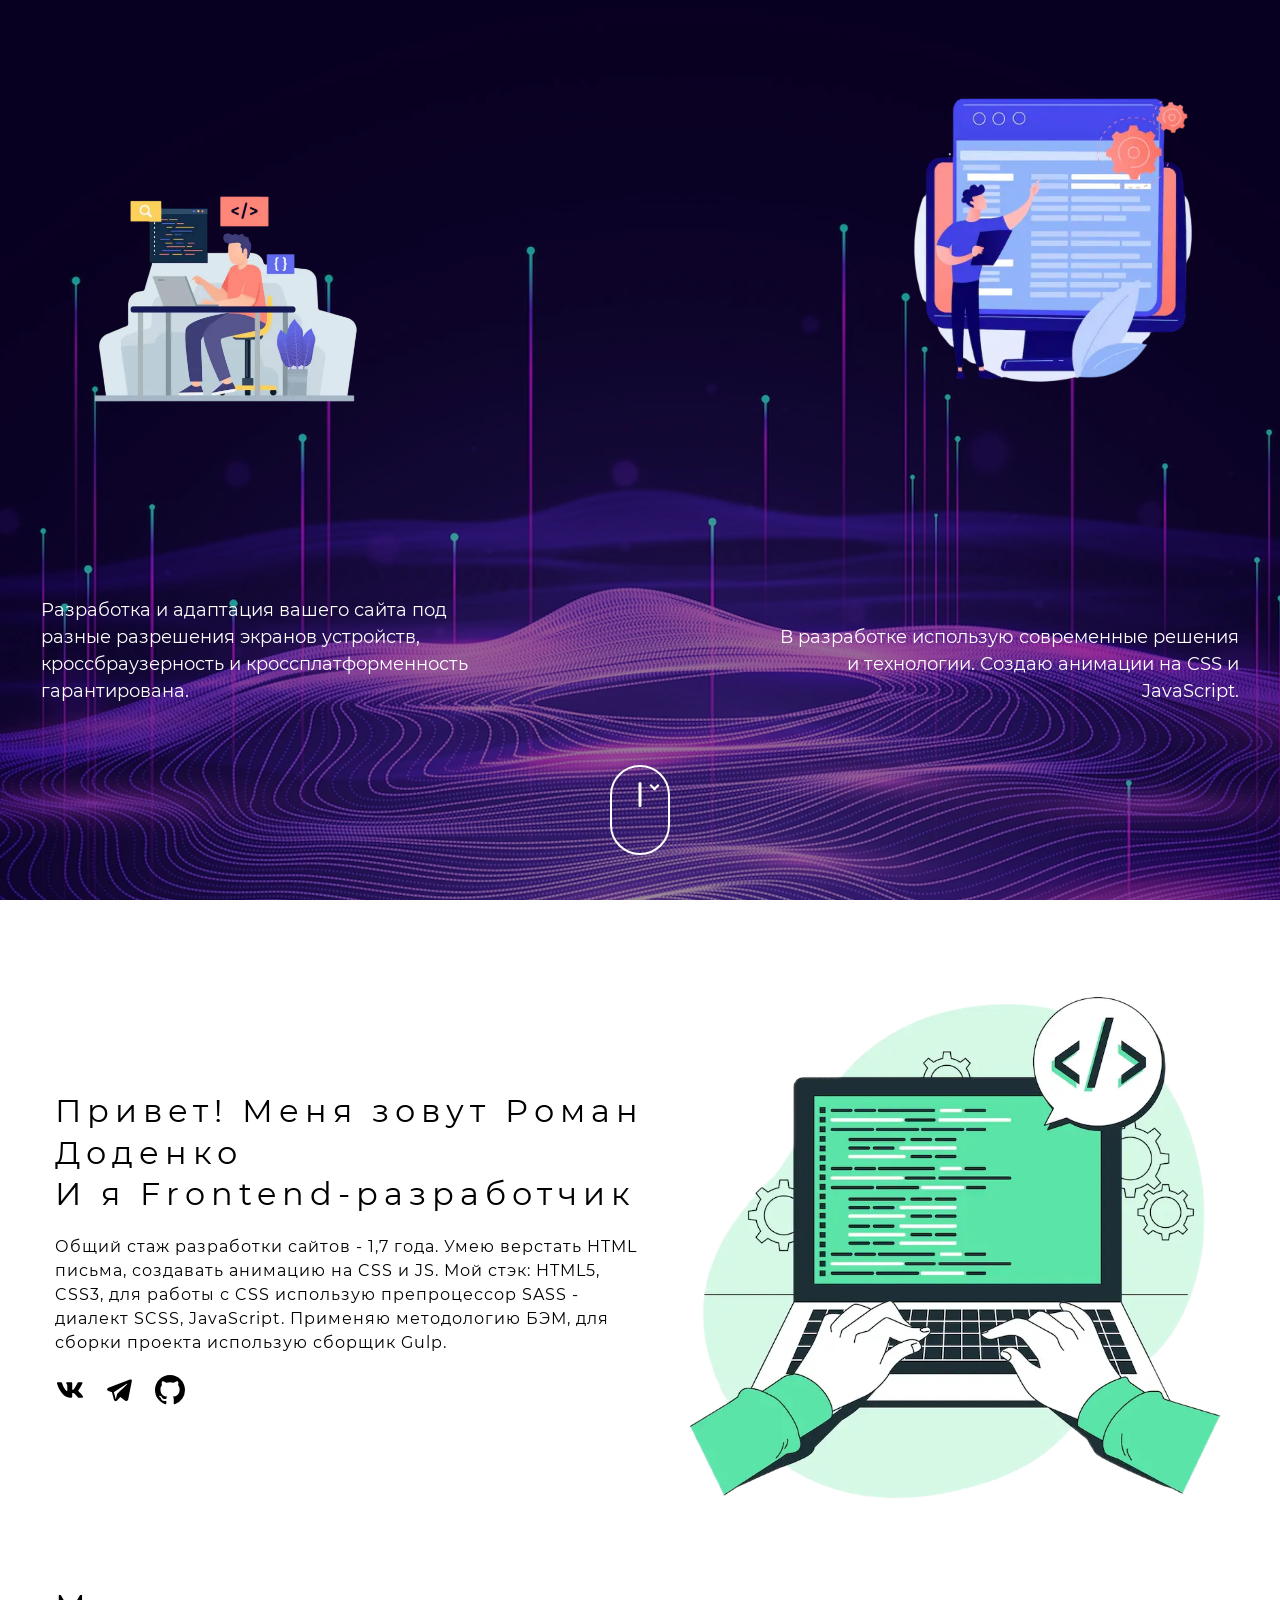
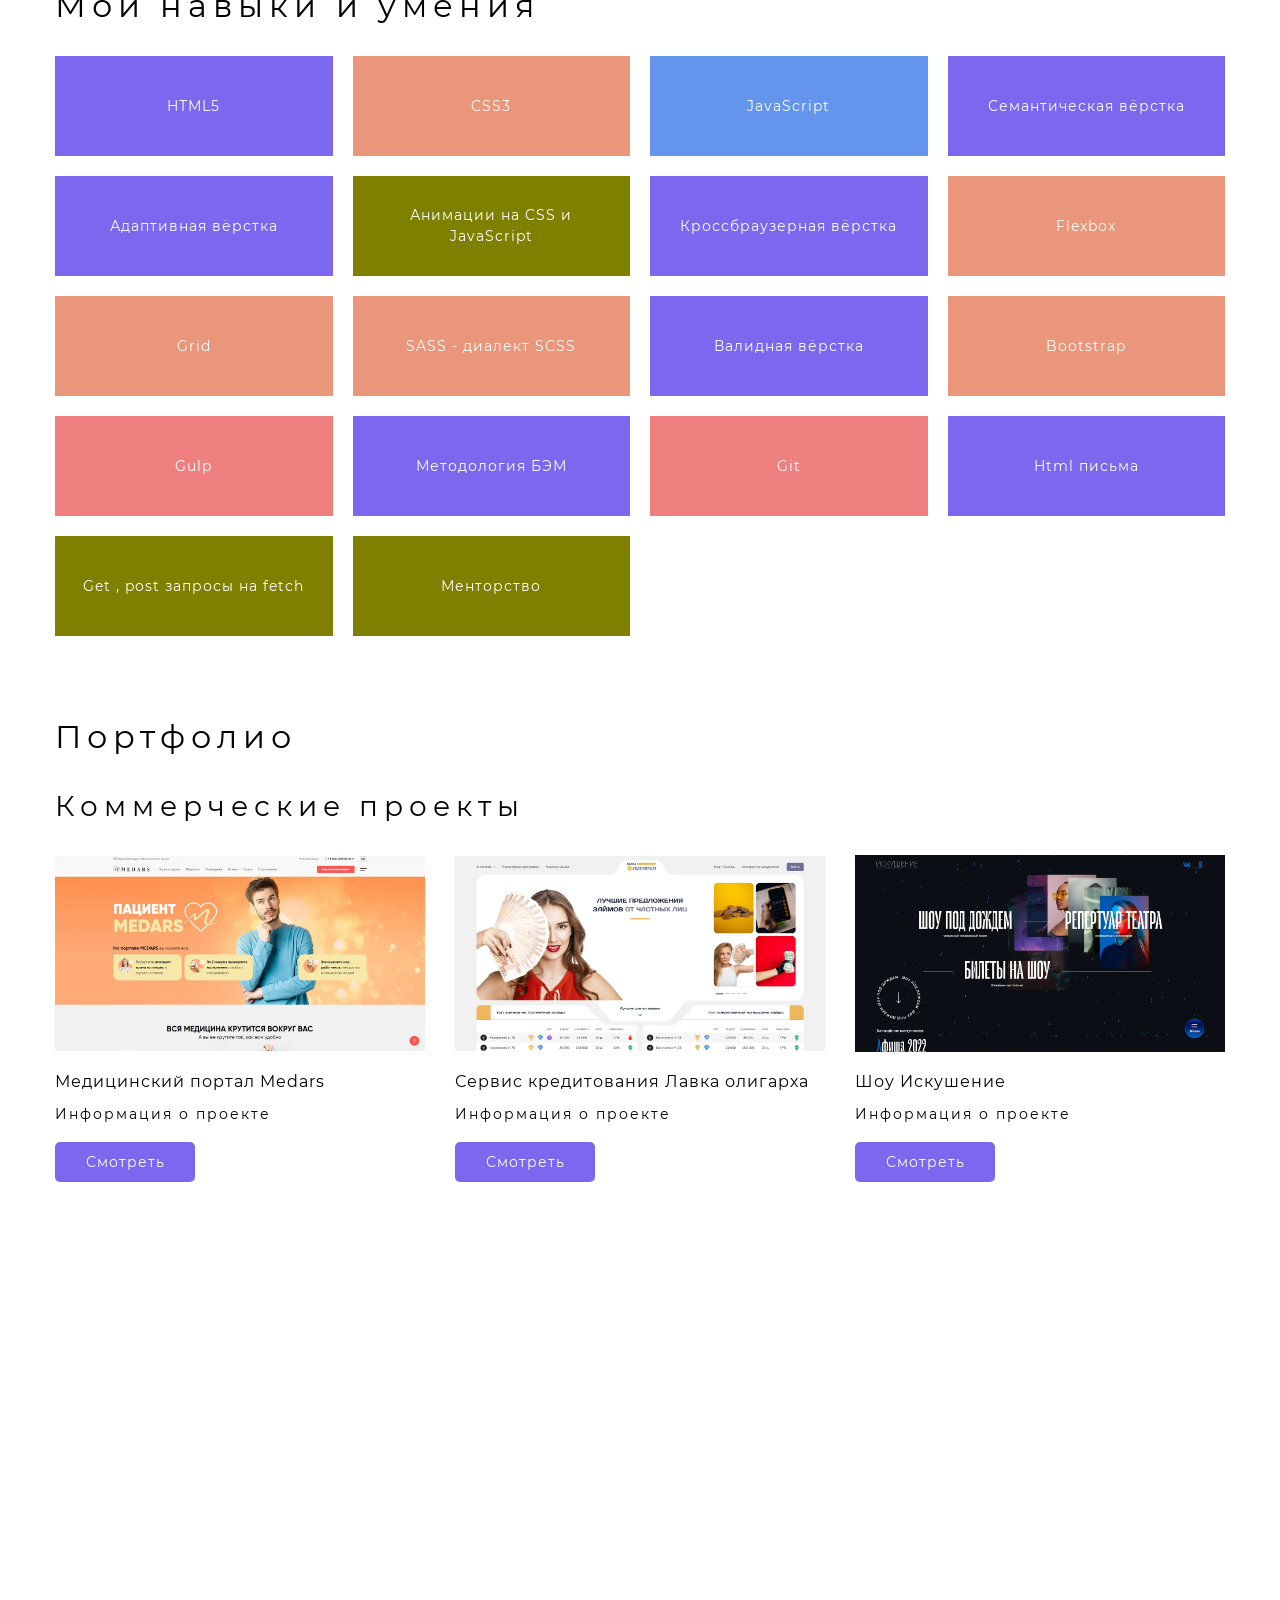
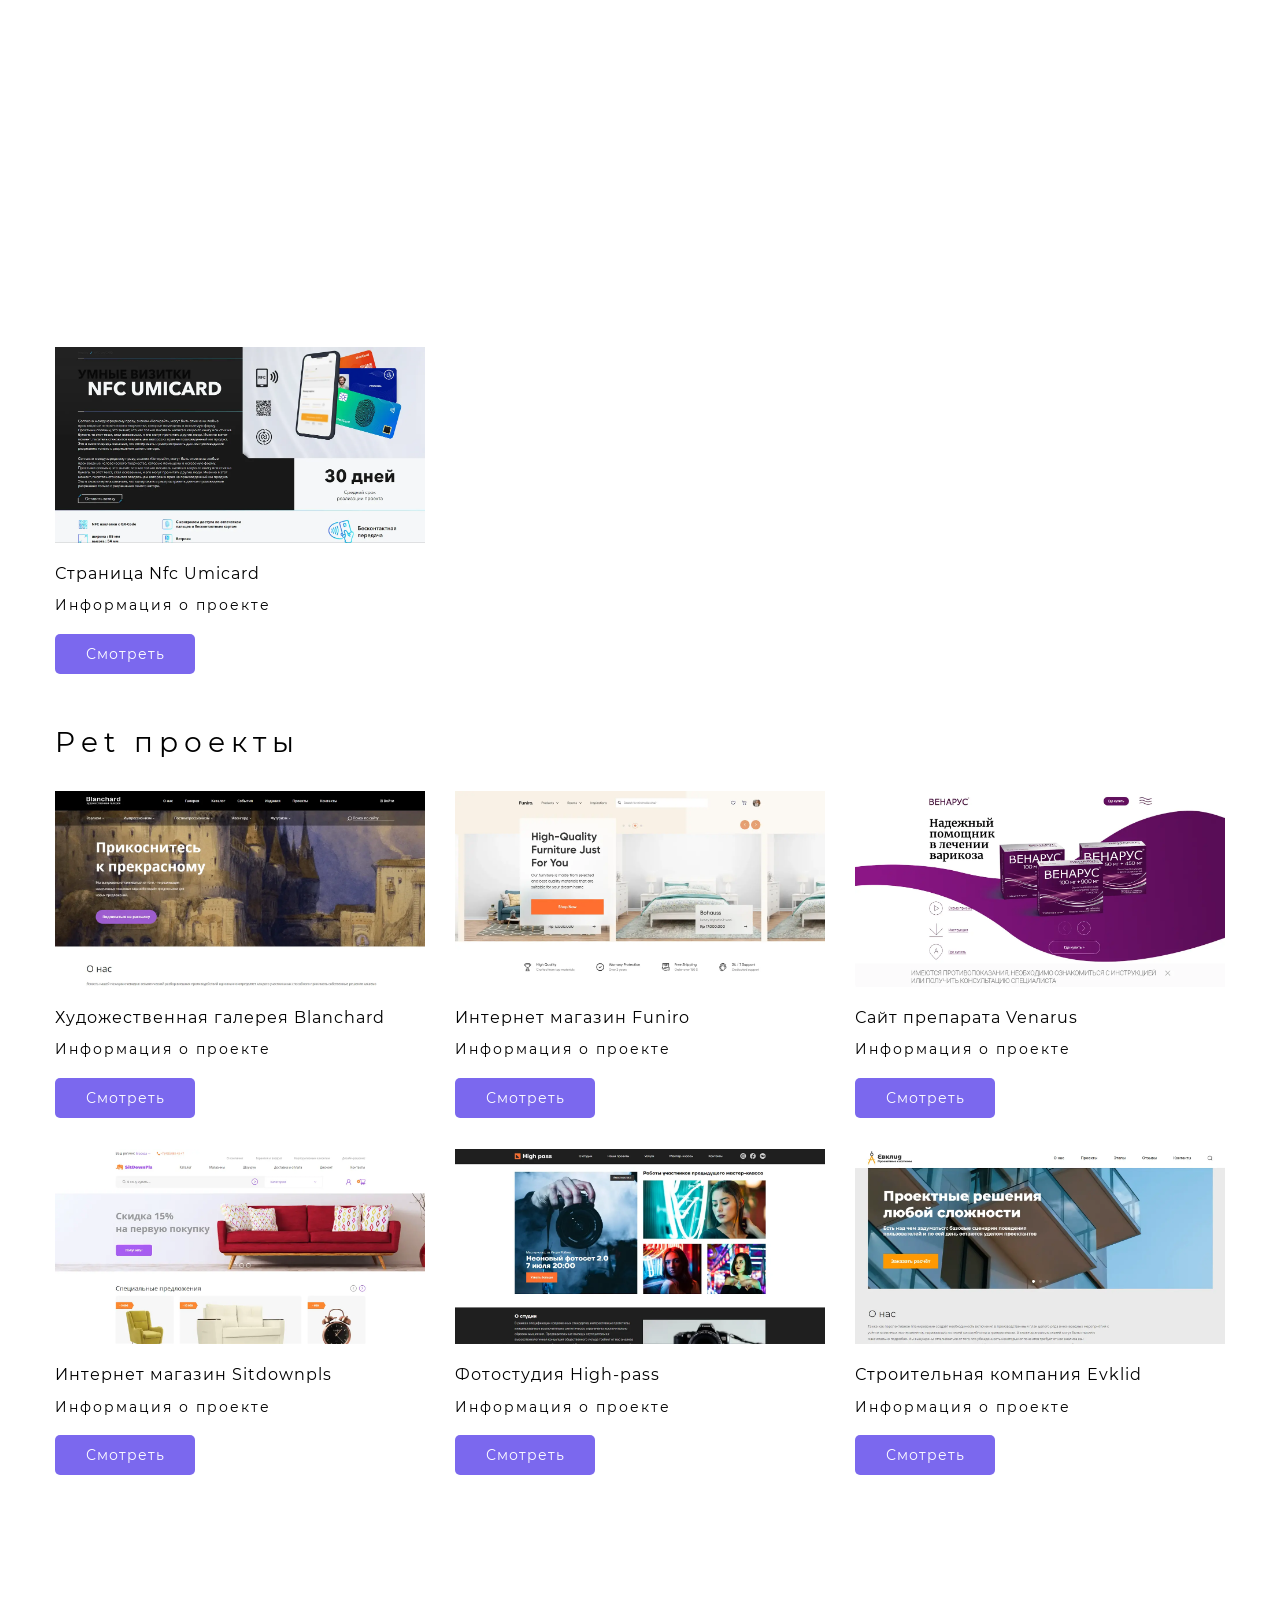
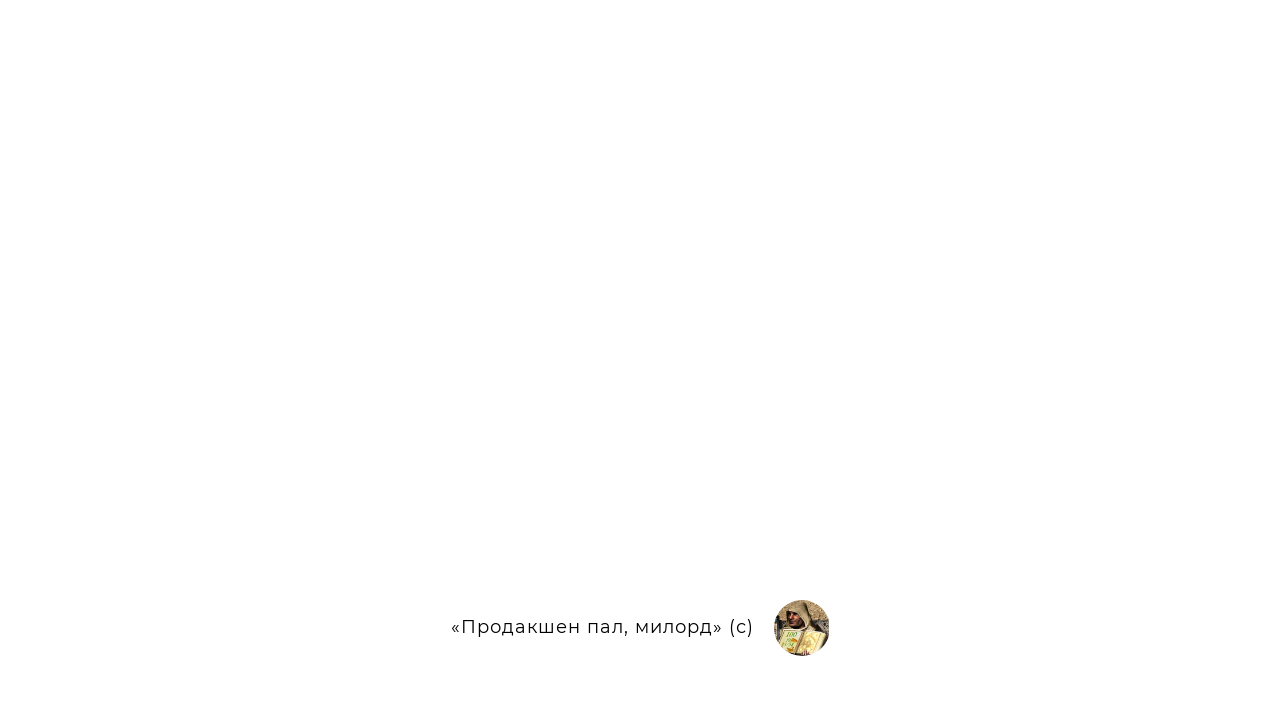
==== index.html @ 62f86262 "Новый сайт, и фикс херо блока" ====
<!DOCTYPE html>
<html lang="ru">

<head>
  <meta charset="UTF-8">
  <meta http-equiv="X-UA-Compatible" content="IE=edge">
  <meta name="viewport" content="width=device-width,initial-scale=1">
  <meta name="description" content="Роман Доденко. Frontend-разработчик. Личный сайт разработчика">
  <meta name="keywords"
    content="Frontend-разработчик, frontend-developer, frontend разработчик, frontend developer, html-верстальщик, html верстальщик, разработка сайта, вёрстка сайта, специалист по созданию сайтов, специалист по вёрстке, senior frontend-разработчик, senior frontend разработчик, senior frontend developer, senior frontend-developer, middle frontend-разработчик, middle frontend разработчик, middle frontend developer, middle frontend-developer">
  <meta name="author" content="Роман Доденко">
  <link rel="shortcut icon" href="./img/favicon.png">
  <link rel="preload" href="./fonts/Montserrat-Bold.woff" as="font">
  <link rel="preload" href="./fonts/Montserrat-Bold.woff2" as="font">
  <link rel="preload" href="./fonts/Montserrat-Regular.woff" as="font">
  <link rel="preload" href="./fonts/Montserrat-Regular.woff2" as="font">
  <link rel="preload" href="./fonts/Montserrat-Light.woff" as="font">
  <link rel="preload" href="./fonts/Montserrat-Light.woff2" as="font">
  <link rel="stylesheet" href="./resources/swiper/swiper.css">
  <link rel="stylesheet" href="./resources/aos/aos.css">
  <link rel="stylesheet" href="./css/main-min.css">
  <script defer="defer" src="./resources/swiper/swiper.js"></script>
  <script defer="defer" src="./resources/aos/aos.js"></script>
  <script defer="defer" src="./js/main.js"></script>
  <title>Роман Доденко. Frontend-разработчик</title>
</head>

<body>
  <div class="page aos-init">
    <header class="header header_display"></header>
    <main>
      <section class="welcome">
        <div class="welcome__container container"><strong class="welcome__strong"><span
              class="welcome__strong-span welcome__strong-span_1">Д</span><span
              class="welcome__strong-span welcome__strong-span_2">о</span><span
              class="welcome__strong-span welcome__strong-span_3">б</span><span
              class="welcome__strong-span welcome__strong-span_4">р</span><span
              class="welcome__strong-span welcome__strong-span_5">о</span> <span
              class="welcome__strong-span welcome__strong-span_6">п</span><span
              class="welcome__strong-span welcome__strong-span_7">о</span><span
              class="welcome__strong-span welcome__strong-span_8">ж</span><span
              class="welcome__strong-span welcome__strong-span_9">а</span><span
              class="welcome__strong-span welcome__strong-span_10">л</span><span
              class="welcome__strong-span welcome__strong-span_11">о</span><span
              class="welcome__strong-span welcome__strong-span_12">в</span><span
              class="welcome__strong-span welcome__strong-span_13">а</span><span
              class="welcome__strong-span welcome__strong-span_14">т</span><span
              class="welcome__strong-span welcome__strong-span_15">ь</span><span
              class="welcome__strong-span welcome__strong-span_16">!</span></strong>
          <div class="welcome__preload">
            <div class="welcome__image">
              <picture>
                <source srcset="./img/ryki.webp" type="image/webp"><img src="./img/ryki.png" loading="lazy" width="512"
                  height="512" alt="Ручки"></picture>
            </div>
            <div class="welcome__circle welcome-circle">
              <div class="welcome-circle__circle"></div>
              <div class="welcome-circle__circle1"></div>
            </div>
          </div>
        </div>
      </section>
      <section class="main-screen">
        <div class="main-screen__mouse main-screen-mouse">
          <div class="main-screen-mouse__item"><span class="main-screen-mouse__arrow"></span> <span
              class="main-screen-mouse__circle"></span></div>
        </div>
        <div class="main-screen__item main-screen__item_1">
          <h3 class="main-screen__text main-screen__text_1">Разработка и адаптация вашего сайта под разные разрешения
            экранов устройств, кроссбраузерность и кроссплатформенность гарантирована.</h3>
        </div>
        <div class="main-screen__item main-screen__item_2">
          <h3 class="main-screen__text main-screen__text_2">В разработке использую современные решения и технологии.
            Создаю анимации на CSS и JavaScript.</h3>
        </div>
        <div class="main-screen__middle-image main-screen__middle-image_1"><span></span></div>
        <div class="main-screen__middle-image main-screen__middle-image_2"><span></span></div>
        <div class="main-screen__big-image"><span></span></div>
      </section>
      <section class="hello">
        <div class="hello__container container">
          <div class="hello__content">
            <div class="hello__body">
              <h1 class="hello__title title-v1" data-aos="fade-up">Привет! Меня зовут Роман Доденко <span>И я
                  Frontend-разработчик</span></h1>
              <p class="hello__text text" data-aos="fade-up">
                Общий стаж разработки сайтов - 1,7 года.
                Умею верстать HTML письма, создавать анимацию на CSS и JS.
                Мой стэк: HTML5, CSS3, для работы с CSS использую препроцессор SASS - диалект SCSS, JavaScript.
                Применяю методологию БЭМ, для сборки проекта использую сборщик Gulp.</p>
              <ul class="hello__list" aria-label="Список социальных сетей" data-aos="fade-up">
                <li class="hello__item hello__item_1"><a class="hello__link" target="_blank"
                    href="https://vk.com/doden4ik" aria-label="Ссылка на вконтакте"><svg width="24" height="24">
                      <use xlink:href="./img/svg/sprites.svg#vk"></use>
                    </svg></a></li>
                <li class="hello__item hello__item_2"><a class="hello__link" target="_blank"
                    href="https://t.me/romand95" aria-label="Ссылка на телеграм"><svg width="24" height="24">
                      <use xlink:href="./img/svg/sprites.svg#telegram"></use>
                    </svg></a></li>
                <li class="hello__item hello__item_3"><a class="hello__link" target="_blank"
                    href="https://github.com/romandodenko/" aria-label="Ссылка на гитхаб"><svg width="16" height="16">
                      <use xlink:href="./img/svg/sprites.svg#github"></use>
                    </svg></a></li>
              </ul>
            </div>
            <div class="hello__image" data-aos="fade-left">
              <picture>
                <source srcset="./img/hello.webp" type="image/webp"><img src="./img/hello.png" loading="lazy"
                  width="500" height="500" alt="Картинка"></picture>
            </div>
          </div>
        </div>
      </section>
      <section class="about">
        <div class="about__container container">
          <h2 class="about__title title-v1">Мои навыки и умения</h2>
          <ul class="about__list" aria-label="Список моих навыков и умений">
            <li class="about__item about__item_1" data-aos="fade-up">
              <p class="about__text text-v2">HTML5</p>
            </li>
            <li class="about__item about__item_2" data-aos="fade-up">
              <p class="about__text text-v2">CSS3</p>
            </li>
            <li class="about__item about__item_3" data-aos="fade-up">
              <p class="about__text text-v2">JavaScript</p>
            </li>
            <li class="about__item about__item_1" data-aos="fade-up">
              <p class="about__text text-v2">Семантическая вёрстка</p>
            </li>
            <li class="about__item about__item_1" data-aos="fade-up">
              <p class="about__text text-v2">Адаптивная вёрстка</p>
            </li>
            <li class="about__item about__item_5" data-aos="fade-up">
              <p class="about__text text-v2">Анимации на CSS и JavaScript</p>
            </li>
            <li class="about__item about__item_1" data-aos="fade-up">
              <p class="about__text text-v2">Кроссбраузерная вёрстка</p>
            </li>
            <li class="about__item about__item_2" data-aos="fade-up">
              <p class="about__text text-v2">Flexbox</p>
            </li>
            <li class="about__item about__item_2" data-aos="fade-up">
              <p class="about__text text-v2">Grid</p>
            </li>
            <li class="about__item about__item_2" data-aos="fade-up">
              <p class="about__text text-v2">SASS - диалект SCSS</p>
            </li>
            <li class="about__item about__item_1" data-aos="fade-up">
              <p class="about__text text-v2">Валидная вёрстка</p>
            </li>
            <li class="about__item about__item_2" data-aos="fade-up">
              <p class="about__text text-v2">Bootstrap</p>
            </li>
            <li class="about__item about__item_4" data-aos="fade-up">
              <p class="about__text text-v2">Gulp</p>
            </li>
            <li class="about__item about__item_1" data-aos="fade-up">
              <p class="about__text text-v2">Методология БЭМ</p>
            </li>
            <li class="about__item about__item_4" data-aos="fade-up">
              <p class="about__text text-v2">Git</p>
            </li>
            <li class="about__item about__item_1" data-aos="fade-up">
              <p class="about__text text-v2">Html письма</p>
            </li>
            <li class="about__item about__item_5" data-aos="fade-up">
              <p class="about__text text-v2">Get , post запросы на fetch</p>
            </li>
            <li class="about__item about__item_5" data-aos="fade-up">
              <p class="about__text text-v2">Менторство</p>
            </li>
          </ul>
        </div>
      </section>
      <section class="portfolio">
        <div class="container">
          <h2 class="portfolio__title title-v1" data-aos="fade-right">Портфолио</h2>
          <ul class="portfolio__list portfolio-list" aria-label="Список портфолио">
            <li class="portfolio-list__item">
              <h3 class="portfolio-list__title title-v2" data-aos="fade-right">Коммерческие проекты</h3>
              <div class="portfolio-list__wrapper-slider">
                <div class="portfolio-list__swiper portfolio-swiper portfolio-swiper-1 swiper">
                  <ul class="portfolio-swiper__wrapper swiper-wrapper" aria-label="Список сайтов в портфолио">
                    <li class="portfolio-swiper__slide swiper-slide" data-aos="fade-up">
                      <div class="portfolio-swiper__image"><a target="_blank" href="./sites/commerce/medars/index.html"
                          aria-label="Ссылка на проект">
                          <picture>
                            <source srcset="./img/medars.webp" type="image/webp"><img src="./img/medars.png"
                              loading="lazy" width="460" height="301" alt="Картинка проекта"></picture>
                        </a></div>
                      <div class="portfolio-swiper__descr"><a class="portfolio-swiper__see" target="_blank"
                          href="./sites/commerce/medars/index.html" aria-label="Ссылка на проект">Медицинский портал
                          Medars </a><button class="portfolio-swiper__button"
                          aria-label="Информация о проекте">Информация о
                          проекте</button>
                        <p class="portfolio-swiper__text">Лендинг сайта медицинского портала Medars. Сайт был разработан
                          с нуля. Был реализован слайдер, выпадающее меню, анимация, аккордеон, сложная вёрстка и
                          адаптив.</p>
                      </div><a class="portfolio-swiper__link" target="_blank" href="./sites/commerce/medars/index.html"
                        aria-label="Ссылка на проект">Смотреть</a>
                    </li>
                    <li class="portfolio-swiper__slide swiper-slide" data-aos="fade-up">
                      <div class="portfolio-swiper__image"><a target="_blank"
                          href="./sites/commerce/lavka-oligarha/index.html" aria-label="Ссылка на проект">
                          <picture>
                            <source srcset="./img/lavka-oligarha.webp" type="image/webp"><img
                              src="./img/lavka-oligarha.png" loading="lazy" width="460" height="301"
                              alt="Картинка проекта"></picture>
                        </a></div>
                      <div class="portfolio-swiper__descr"><a class="portfolio-swiper__see" target="_blank"
                          href="./sites/commerce/lavka-oligarha/index.html" aria-label="Ссылка на проект">Сервис
                          кредитования Лавка олигарха </a><button class="portfolio-swiper__button"
                          aria-label="Информация о проекте">Информация о
                          проекте</button>
                        <p class="portfolio-swiper__text">Сайт состоит из 74 страниц. Сайт был разработан с нуля. На
                          данном сайте сделал множество слайдеров, кастомные селекты, кастомные инпуты, кастомные радио
                          кнопки. Аккордеон, табы. Подгрузку элементов при нажатии на кнопку. Была проделана большая
                          работа с DOM деревом. При наведении на пользователя на главной странице появляется статистика
                          пользователя. Добавление полей в конструкторе документов, появление элемента при заполнение
                          инпута. Сложный адаптив.</p>
                      </div><a class="portfolio-swiper__link" target="_blank"
                        href="./sites/commerce/lavka-oligarha/index.html" aria-label="Ссылка на проект">Смотреть</a>
                    </li>
                    <li class="portfolio-swiper__slide swiper-slide" data-aos="fade-up">
                      <div class="portfolio-swiper__image"><a target="_blank"
                          href="./sites/commerce/iskywenie/index.html" aria-label="Ссылка на проект">
                          <picture>
                            <source srcset="./img/iskywenie.webp" type="image/webp"><img src="./img/iskywenie.png"
                              loading="lazy" width="460" height="301" alt="Картинка проекта"></picture>
                        </a></div>
                      <div class="portfolio-swiper__descr"><a class="portfolio-swiper__see" target="_blank"
                          href="./sites/commerce/iskywenie/index.html" aria-label="Ссылка на проект">Шоу Искушение
                        </a><button class="portfolio-swiper__button" aria-label="Информация о проекте">Информация о
                          проекте</button>
                        <p class="portfolio-swiper__text">Лендинг сайта шоу Искушение. Сайт был разработан с нуля. На
                          данном сайте реализовал дождь, через canvas. При наведение на главный блок, появляются
                          фотографии. Классный ховер эффект капель при наведение на кнопку билеты.</p>
                      </div><a class="portfolio-swiper__link" target="_blank"
                        href="./sites/commerce/iskywenie/index.html" aria-label="Ссылка на проект">Смотреть</a>
                    </li>
                    <li class="portfolio-swiper__slide swiper-slide" data-aos="fade-up">
                      <div class="portfolio-swiper__image"><a target="_blank" href="./sites/commerce/akb/index.html"
                          aria-label="Ссылка на проект">
                          <picture>
                            <source srcset="./img/akb.webp" type="image/webp"><img src="./img/akb.png" loading="lazy"
                              width="460" height="301" alt="Картинка проекта"></picture>
                        </a></div>
                      <div class="portfolio-swiper__descr"><a class="portfolio-swiper__see" target="_blank"
                          href="./sites/commerce/akb/index.html" aria-label="Ссылка на проект">Интернет магазин
                          Zamena-AKB </a><button class="portfolio-swiper__button"
                          aria-label="Информация о проекте">Информация о
                          проекте</button>
                        <p class="portfolio-swiper__text">Сайт состоит из 6 страниц. Сайт был разработан с нуля. На
                          данном сайте сделал множество кастомных инпутов, селектов. Кастомный скролл. Фильтр в
                          каталоге. Попапы. Grid сетку. Вставил яндекс карту, с ленивой загрузкой( условно если
                          пользователь приближается к карте, до неё остается 500 пикселей, она загружается ), такой
                          метод улучшает загрузка сайта. Сложный адаптив.</p>
                      </div><a class="portfolio-swiper__link" target="_blank" href="./sites/commerce/akb/index.html"
                        aria-label="Ссылка на проект">Смотреть</a>
                    </li>
                    <li class="portfolio-swiper__slide swiper-slide" data-aos="fade-up">
                      <div class="portfolio-swiper__image">
                        <a target="_blank" href="./sites/commerce/septik-stroy/index.html" aria-label="Ссылка на проект">
                        <picture><source srcset="./img/septik-stroy.webp"type="image/webp"><img src="./img/septik-stroy.png" loading="lazy" width="460" height="301" alt="Картинка проекта"></picture>
                      </a>
                      </div>
                      <div class="portfolio-swiper__descr">
                        <a class="portfolio-swiper__see" target="_blank" href="./sites/commerce/septik-stroy/index.html" aria-label="Ссылка на проект">
                          Продажа и установка септиков на вашем участке Septik stroy
                        </a>
                        <button class="portfolio-swiper__button" aria-label="Информация о проекте">Информация о проекте</button>
                        <p class="portfolio-swiper__text">
                          Сайт состоит из 10 страниц. Сайт был разработан с нуля. На данном сайте сделал многоуровневое бургер меню. Множество слайдеров. Двойной слайдер. Яндекс карты. Подгрузку элементов при нажатии на кнопку. Грид сетки.
                        </p>
                      </div>
                      <a class="portfolio-swiper__link" target="_blank" href="./sites/commerce/septik-stroy/index.html" aria-label="Ссылка на проект">
                        Смотреть
                      </a>
                    </li>
                    <li class="portfolio-swiper__slide swiper-slide" data-aos="fade-up">
                      <div class="portfolio-swiper__image"><a target="_blank" href="./sites/commerce/grevs/index.html"
                          aria-label="Ссылка на проект">
                          <picture>
                            <source srcset="./img/grevs.webp" type="image/webp"><img src="./img/grevs.png"
                              loading="lazy" width="460" height="301" alt="Картинка проекта"></picture>
                        </a></div>
                      <div class="portfolio-swiper__descr"><a class="portfolio-swiper__see" target="_blank"
                          href="./sites/commerce/grevs/index.html" aria-label="Ссылка на проект">Интернет магазин Grevs
                        </a><button class="portfolio-swiper__button" aria-label="Информация о проекте">Информация о
                          проекте</button>
                        <p class="portfolio-swiper__text">Лендинг интернет магазина по продаже спортивной экипировки и
                          снаряжения Grevs. Сайт был разработан с нуля. На данном сайте сделал кастомные инпуты,
                          кастомный селект. Анимация.</p>
                      </div><a class="portfolio-swiper__link" target="_blank" href="./sites/commerce/grevs/index.html"
                        aria-label="Ссылка на проект">Смотреть</a>
                    </li>
                    <li class="portfolio-swiper__slide swiper-slide" data-aos="fade-up">
                      <div class="portfolio-swiper__image"><a target="_blank" href="./sites/commerce/ohta/index.html"
                          aria-label="Ссылка на проект">
                          <picture>
                            <source srcset="./img/ohta.webp" type="image/webp"><img src="./img/ohta.png" loading="lazy"
                              width="460" height="301" alt="Картинка проекта"></picture>
                        </a></div>
                      <div class="portfolio-swiper__descr"><a class="portfolio-swiper__see" target="_blank"
                          href="./sites/commerce/ohta/index.html" aria-label="Ссылка на проект">Апарт отель Ohta SKI
                          Resort </a><button class="portfolio-swiper__button"
                          aria-label="Информация о проекте">Информация о
                          проекте</button>
                        <p class="portfolio-swiper__text">Сайт состоит из 9 страниц. Сайт был разработан с нуля. На
                          данном сайте сделал множество слайдеров. Галерею. Кастомные инпуты. Табы. Попапы. Grid сетку
                          Вставил яндекс карту, с ленивой загрузкой( условно если пользователь приближается к карте, до
                          неё остается 500 пикселей, она загружается ), такой метод улучшает загрузка сайта.</p>
                      </div><a class="portfolio-swiper__link" target="_blank" href="./sites/commerce/ohta/index.html"
                        aria-label="Ссылка на проект">Смотреть</a>
                    </li>
                    <li class="portfolio-swiper__slide swiper-slide" data-aos="fade-up">
                      <div class="portfolio-swiper__image"><a target="_blank" href="./sites/commerce/quality/index.html"
                          aria-label="Ссылка на проект">
                          <picture>
                            <source srcset="./img/quality.webp" type="image/webp"><img src="./img/quality.png"
                              loading="lazy" width="460" height="301" alt="Картинка проекта"></picture>
                        </a></div>
                      <div class="portfolio-swiper__descr"><a class="portfolio-swiper__see" target="_blank"
                          href="./sites/commerce/quality/index.html" aria-label="Ссылка на проект">Сервис по ремонту
                          техники Quality </a><button class="portfolio-swiper__button"
                          aria-label="Информация о проекте">Информация о
                          проекте</button>
                        <p class="portfolio-swiper__text">Лендинг сервиса по ремонту техники Quality. Сайт был
                          разработан с нуля. На данном сайте сделал параллакс эффект. Grid сетку. Табы. Попапы. Анимацию
                          при скролле сайта. Вставил яндекс карту, с ленивой загрузкой( условно если пользователь
                          приближается к карте, до неё остается 500 пикселей, она загружается ), такой метод улучшает
                          загрузка сайта. Подключил и настроил форму для отправки письма на почту.</p>
                      </div><a class="portfolio-swiper__link" target="_blank" href="./sites/commerce/quality/index.html"
                        aria-label="Ссылка на проект">Смотреть</a>
                    </li>
                    <li class="portfolio-swiper__slide swiper-slide" data-aos="fade-up">
                      <div class="portfolio-swiper__image"><a target="_blank" href="./sites/commerce/lyasya/index.html"
                          aria-label="Ссылка на проект">
                          <picture>
                            <source srcset="./img/lyasya.webp" type="image/webp"><img src="./img/lyasya.png"
                              loading="lazy" width="460" height="301" alt="Картинка проекта"></picture>
                        </a></div>
                      <div class="portfolio-swiper__descr"><a class="portfolio-swiper__see" target="_blank"
                          href="./sites/commerce/lyasya/index.html" aria-label="Ссылка на проект">Интернет магазин Ляся
                        </a><button class="portfolio-swiper__button" aria-label="Информация о проекте">Информация о
                          проекте</button>
                        <p class="portfolio-swiper__text">Лендинг интернет магазина Ляся. Сайт был разработан с нуля. На
                          данном сайте сделал слайдер в главном блоке, слайдер в карточке товара, многорядный слайдер в
                          каталоге. Табы.</p>
                      </div><a class="portfolio-swiper__link" target="_blank" href="./sites/commerce/lyasya/index.html"
                        aria-label="Ссылка на проект">Смотреть</a>
                    </li>
                    <li class="portfolio-swiper__slide swiper-slide" data-aos="fade-up">
                      <div class="portfolio-swiper__image"><a target="_blank"
                          href="./sites/commerce/nfc-umicard/index.html" aria-label="Ссылка на проект">
                          <picture>
                            <source srcset="./img/umi-card-page.webp" type="image/webp"><img
                              src="./img/umi-card-page.png" loading="lazy" width="460" height="301"
                              alt="Картинка проекта"></picture>
                        </a></div>
                      <div class="portfolio-swiper__descr"><a class="portfolio-swiper__see" target="_blank"
                          href="./sites/commerce/nfc-umicard/index.html" aria-label="Ссылка на проект">Страница Nfc
                          Umicard </a><button class="portfolio-swiper__button"
                          aria-label="Информация о проекте">Информация о
                          проекте</button>
                        <p class="portfolio-swiper__text">Страница Nfc Umicard для сайта веб студии ABI business.
                          Страница была разработана с нуля. На данном сайте сделал интересный аккордеон. Сложный
                          адаптив.</p>
                      </div><a class="portfolio-swiper__link" target="_blank"
                        href="./sites/commerce/nfc-umicard/index.html" aria-label="Ссылка на проект">Смотреть</a>
                    </li>
                  </ul>
                </div>
                <div class="portfolio__controls">
                  <div class="portfolio-swiper-pagination portfolio-swiper-pagination-1 swiper-pagination"></div>
                </div>
              </div>
            </li>
            <li class="portfolio-list__item">
              <h3 class="portfolio-list__title title-v2" data-aos="fade-right">Pet проекты</h3>
              <div class="portfolio-list__wrapper-slider">
                <div class="portfolio-list__swiper portfolio-swiper portfolio-swiper-2 swiper">
                  <ul class="portfolio-swiper__wrapper swiper-wrapper" aria-label="Список сайтов в портфолио">
                    <li class="portfolio-swiper__slide swiper-slide" data-aos="fade-up">
                      <div class="portfolio-swiper__image"><a target="_blank" href="./sites/pet/blanchard/index.html"
                          aria-label="Ссылка на проект">
                          <picture>
                            <source srcset="./img/blanchard.webp" type="image/webp"><img src="./img/blanchard.png"
                              loading="lazy" width="460" height="301" alt="Картинка проекта"></picture>
                        </a></div>
                      <div class="portfolio-swiper__descr"><a class="portfolio-swiper__see" target="_blank"
                          href="./sites/pet/blanchard/index.html" aria-label="Ссылка на проект">Художественная галерея
                          Blanchard </a><button class="portfolio-swiper__button"
                          aria-label="Информация о проекте">Информация о
                          проекте</button>
                        <p class="portfolio-swiper__text">Лендинг художественной галереи Blanchard. Сайт был разработан
                          с нуля. На данном сайте сделал красивый слайдер на заднем фоне, с анимацией увеличения и
                          уменьшения. Аккордеон, табы. Тултип. Кастомный селект, слайдер с попапами. Кастомные инпуты.
                          Кастомный скролл. Вставил яндекс карту, с ленивой загрузкой( условно если пользователь
                          приближается к карте, до неё остается 500 пикселей, она загружается ), такой метод улучшает
                          загрузка сайта. Подключил и настроил форму для отправки письма на почту.</p>
                      </div><a class="portfolio-swiper__link" target="_blank" href="./sites/pet/blanchard/index.html"
                        aria-label="Ссылка на проект">Смотреть</a>
                    </li>
                    <li class="portfolio-swiper__slide swiper-slide" data-aos="fade-up">
                      <div class="portfolio-swiper__image"><a target="_blank" href="./sites/pet/funiro/index.html"
                          aria-label="Ссылка на проект">
                          <picture>
                            <source srcset="./img/funiro.webp" type="image/webp"><img src="./img/funiro.png"
                              loading="lazy" width="460" height="301" alt="Картинка проекта"></picture>
                        </a></div>
                      <div class="portfolio-swiper__descr"><a class="portfolio-swiper__see" target="_blank"
                          href="./sites/pet/funiro/index.html" aria-label="Ссылка на проект">Интернет магазин Funiro
                        </a><button class="portfolio-swiper__button" aria-label="Информация о проекте">Информация о
                          проекте</button>
                        <p class="portfolio-swiper__text">Лендинг интернет магазина Funiro. Сайт был разработан с нуля.
                          На данном сайте сделал множество необычных и красивых слайдеров. Красивый ховер эффект на
                          карточки. Красивую галерею.</p>
                      </div><a class="portfolio-swiper__link" target="_blank" href="./sites/pet/funiro/index.html"
                        aria-label="Ссылка на проект">Смотреть</a>
                    </li>
                    <li class="portfolio-swiper__slide swiper-slide" data-aos="fade-up">
                      <div class="portfolio-swiper__image"><a target="_blank" href="./sites/pet/venarus/index.html"
                          aria-label="Ссылка на проект">
                          <picture>
                            <source srcset="./img/venarus.webp" type="image/webp"><img src="./img/venarus.png"
                              loading="lazy" width="460" height="301" alt="Картинка проекта"></picture>
                        </a></div>
                      <div class="portfolio-swiper__descr"><a class="portfolio-swiper__see" target="_blank"
                          href="./sites/pet/venarus/index.html" aria-label="Ссылка на проект">Сайт препарата Venarus
                        </a><button class="portfolio-swiper__button" aria-label="Информация о проекте">Информация о
                          проекте</button>
                        <p class="portfolio-swiper__text">Лендинг препарата Venarus. Сайт был разработан с нуля. На
                          данном сайте сделал слайдеры, бесконечную анимацию прокрутки блока, много анимаций.</p>
                      </div><a class="portfolio-swiper__link" target="_blank" href="./sites/pet/venarus/index.html"
                        aria-label="Ссылка на проект">Смотреть</a>
                    </li>
                    <li class="portfolio-swiper__slide swiper-slide" data-aos="fade-up">
                      <div class="portfolio-swiper__image"><a target="_blank" href="./sites/pet/sitdownpls/index.html"
                          aria-label="Ссылка на проект">
                          <picture>
                            <source srcset="./img/sitdownpls.webp" type="image/webp"><img src="./img/sitdownpls.png"
                              loading="lazy" width="460" height="301" alt="Картинка проекта"></picture>
                        </a></div>
                      <div class="portfolio-swiper__descr"><a class="portfolio-swiper__see" target="_blank"
                          href="./sites/pet/sitdownpls/index.html" aria-label="Ссылка на проект">Интернет магазин
                          Sitdownpls </a><button class="portfolio-swiper__button"
                          aria-label="Информация о проекте">Информация о
                          проекте</button>
                        <p class="portfolio-swiper__text">Сайт состоит из 4 страниц. Сайт был разработан с нуля. На
                          данном сайте сделал множество слайдеров. Подключил и настроил форму для отправки письма на
                          почту. Кастомные селекты. Кастомные инпуты. Кастомный range цены. Фильтр в каталоге. Grid
                          сетку. Тултип.</p>
                      </div><a class="portfolio-swiper__link" target="_blank" href="./sites/pet/sitdownpls/index.html"
                        aria-label="Ссылка на проект">Смотреть</a>
                    </li>
                    <li class="portfolio-swiper__slide swiper-slide" data-aos="fade-up">
                      <div class="portfolio-swiper__image"><a target="_blank" href="./sites/pet/high-pass/index.html"
                          aria-label="Ссылка на проект">
                          <picture>
                            <source srcset="./img/high-pass.webp" type="image/webp"><img src="./img/high-pass.png"
                              loading="lazy" width="460" height="301" alt="Картинка проекта"></picture>
                        </a></div>
                      <div class="portfolio-swiper__descr"><a class="portfolio-swiper__see" target="_blank"
                          href="./sites/pet/high-pass/index.html" aria-label="Ссылка на проект">Фотостудия High-pass
                        </a><button class="portfolio-swiper__button" aria-label="Информация о проекте">Информация о
                          проекте</button>
                        <p class="portfolio-swiper__text">Лендинг фотостудии High-pass. Сайт был разработан с нуля.
                          Данный сайт сделан с помощью grid, добавил анимацию.</p>
                      </div><a class="portfolio-swiper__link" target="_blank" href="./sites/pet/high-pass/index.html"
                        aria-label="Ссылка на проект">Смотреть</a>
                    </li>
                    <li class="portfolio-swiper__slide swiper-slide" data-aos="fade-up">
                      <div class="portfolio-swiper__image"><a target="_blank" href="./sites/pet/evklid/index.html"
                          aria-label="Ссылка на проект">
                          <picture>
                            <source srcset="./img/evklid.webp" type="image/webp"><img src="./img/evklid.png"
                              loading="lazy" width="460" height="301" alt="Картинка проекта"></picture>
                        </a></div>
                      <div class="portfolio-swiper__descr"><a class="portfolio-swiper__see" target="_blank"
                          href="./sites/pet/evklid/index.html" aria-label="Ссылка на проект">Строительная компания
                          Evklid </a><button class="portfolio-swiper__button"
                          aria-label="Информация о проекте">Информация о
                          проекте</button>
                        <p class="portfolio-swiper__text">Лендинг строительной компании Evklid. Сайт был разработан с
                          нуля. На данном сайте сделал слайдер, аккордеон, табы, валидацию формы.</p>
                      </div><a class="portfolio-swiper__link" target="_blank" href="./sites/pet/evklid/index.html"
                        aria-label="Ссылка на проект">Смотреть</a>
                    </li>
                  </ul>
                </div>
                <div class="portfolio__controls">
                  <div class="portfolio-swiper-pagination portfolio-swiper-pagination-2 swiper-pagination"></div>
                </div>
              </div>
            </li>
          </ul>
        </div>
      </section>
      <section class="contacts">
        <div class="contacts__container container">
          <div class="contacts__left" data-aos="fade-right">
            <h2 class="contacts__title title-v1">Контакты</h2>
            <ul class="contacts__list contacts-list" aria-label="Список контактов">
              <li class="contacts-list__item">
                <h3 class="contacts-list__subtitle title-v3">Телефон</h3><a class="contacts-list__link"
                  href="tel:+79609179874" aria-label="Мой телефон">+7 960 917 98 74</a>
              </li>
              <li class="contacts-list__item">
                <h3 class="contacts-list__subtitle title-v3">Почта</h3><a class="contacts-list__link"
                  href="mailto:creed6695@mail.ru" aria-label="Моя почта">creed6695@mail.ru</a>
              </li>
              <li class="contacts-list__item">
                <h3 class="contacts-list__subtitle title-v3">Социальные сети</h3>
                <ul class="contacts-list__list contacts-sublist" aria-label="Список социальных сетей">
                  <li class="contacts-sublist__item contacts-sublist__item_1"><a class="contacts-sublist__link"
                      target="_blank" href="https://vk.com/doden4ik" aria-label="Ссылка на вконтакте"><svg width="24"
                        height="24">
                        <use xlink:href="./img/svg/sprites.svg#vk"></use>
                      </svg></a></li>
                  <li class="contacts-sublist__item contacts-sublist__item_2"><a class="contacts-sublist__link"
                      target="_blank" href="https://t.me/romand95" aria-label="Ссылка на телеграм"><svg width="24"
                        height="24">
                        <use xlink:href="./img/svg/sprites.svg#telegram"></use>
                      </svg></a></li>
                  <li class="contacts-sublist__item contacts-sublist__item_3"><a class="contacts-sublist__link"
                      target="_blank" href="https://github.com/romandodenko/" aria-label="Ссылка на гитхаб"><svg
                        width="16" height="16">
                        <use xlink:href="./img/svg/sprites.svg#github"></use>
                      </svg></a></li>
                </ul>
              </li>
            </ul>
          </div>
          <div class="contacts__image" data-aos="fade-up"><img src="./img/contacts.svg" loading="lazy" width="826"
              height="826" alt="Картинка"></div>
        </div>
      </section>
    </main>
    <footer class="footer">
      <div class="container">
        <div class="footer__item">
          <p class="footer__text"><q>Продакшен пал, милорд</q> (с)</p><span class="footer__icon">
            <picture>
              <source srcset="./img/footer.webp" type="image/webp"><img src="./img/footer.png" loading="lazy"
                width="100" height="100" alt="Картинка"></picture>
          </span>
        </div>
      </div>
    </footer>
  </div>
</body>

</html>
---- css/main-min.css ----
@charset "UTF-8";

* {
  padding: 0;
  margin: 0;
  border: 0
}

*,
:after,
:before {
  -webkit-box-sizing: border-box;
  box-sizing: border-box
}

:active,
:focus {
  outline: 0
}

a:active,
a:focus {
  outline: 0
}

aside,
footer,
header,
nav {
  display: block
}

body,
html {
  height: 100%;
  width: 100%;
  font-size: 100%;
  line-height: 1;
  font-size: 14px;
  -ms-text-size-adjust: 100%;
  -moz-text-size-adjust: 100%;
  -webkit-text-size-adjust: 100%
}

button,
input,
textarea {
  font-family: inherit
}

input::-ms-clear {
  display: none
}

input,
textarea {
  -webkit-appearance: none;
  border-radius: 0
}

button {
  cursor: pointer;
  background-color: transparent
}

button::-moz-focus-inner {
  padding: 0;
  border: 0
}

a {
  display: inline-block
}

a,
a:visited {
  text-decoration: none
}

a:hover {
  text-decoration: none
}

ul li {
  list-style: none
}

img {
  vertical-align: top
}

h1,
h2,
h3,
h4,
h5,
h6 {
  font-size: inherit;
  font-weight: inherit
}

picture {
  display: block;
  width: 100%;
  height: 100%
}

@font-face {
  font-family: Montserrat;
  font-style: normal;
  font-weight: 700;
  font-display: swap;
  src: local("Montserrat-Bold"), url(../fonts/Montserrat-Bold.woff2) format("woff2"), url(../fonts/Montserrat-Bold.woff) format("woff")
}

@font-face {
  font-family: Montserrat;
  font-style: normal;
  font-weight: 400;
  font-display: swap;
  src: local("Montserrat-Regular"), url(../fonts/Montserrat-Regular.woff2) format("woff2"), url(../fonts/Montserrat-Regular.woff) format("woff")
}

@font-face {
  font-family: Montserrat;
  font-style: normal;
  font-weight: 300;
  font-display: swap;
  src: local("Montserrat-Light"), url(../fonts/Montserrat-Light.woff2) format("woff2"), url(../fonts/Montserrat-Light.woff) format("woff")
}

:root {
  --black: #000000;
  --white: #ffffff;
  --purple: #7b68ee;
  --salmon: #e9967a;
  --cornflowerblue: #6495ed;
  --lightcoral: #f08080;
  --olive: #808000;
  --hover: #7b68ee;
  --active: #4169e1;
  --hover2: #ffffff;
  --active2: #ffffff
}

.container {
  max-width: 1210px;
  padding: 0 20px;
  margin: 0 auto
}

@media (max-width:991px) {
  .container {
    padding: 0 15px
  }
}

@media (max-width:600px) {
  .container {
    padding: 0 10px
  }
}

body {
  background-color: #fff
}

.page {
  display: -webkit-box;
  display: -ms-flexbox;
  display: flex;
  -webkit-box-orient: vertical;
  -webkit-box-direction: normal;
  -ms-flex-direction: column;
  flex-direction: column;
  font-family: Montserrat;
  min-height: 100%;
  overflow: hidden;
  max-width: 1920px;
  margin: 0 auto
}

main {
  -webkit-box-flex: 1;
  -ms-flex: 1 1 auto;
  flex: 1 1 auto
}

main:not(:last-child) {
  margin-bottom: 80px
}

@media (max-width:991px) {
  main:not(:last-child) {
    margin-bottom: 60px
  }
}

@media (max-width:600px) {
  main:not(:last-child) {
    margin-bottom: 40px
  }
}

.title-v1 {
  font-size: 32px;
  line-height: 1.3;
  font-weight: 400;
  color: var(--black);
  letter-spacing: 6px
}

@media (max-width:991px) {
  .title-v1 {
    font-size: 26px
  }
}

@media (max-width:600px) {
  .title-v1 {
    font-size: 22px
  }
}

.title-v1:not(:last-child) {
  margin-bottom: 30px
}

@media (max-width:991px) {
  .title-v1:not(:last-child) {
    margin-bottom: 25px
  }
}

@media (max-width:600px) {
  .title-v1:not(:last-child) {
    margin-bottom: 20px
  }
}

.title-v2 {
  font-size: 28px;
  line-height: 1.3;
  font-weight: 400;
  color: var(--black);
  letter-spacing: 6px
}

@media (max-width:991px) {
  .title-v2 {
    font-size: 24px
  }
}

@media (max-width:600px) {
  .title-v2 {
    font-size: 20px
  }
}

.title-v2:not(:last-child) {
  margin-bottom: 30px
}

@media (max-width:991px) {
  .title-v2:not(:last-child) {
    margin-bottom: 25px
  }
}

@media (max-width:600px) {
  .title-v2:not(:last-child) {
    margin-bottom: 20px
  }
}

.title-v3 {
  font-size: 22px;
  line-height: 1.3;
  font-weight: 400;
  color: var(--black);
  letter-spacing: 6px
}

@media (max-width:991px) {
  .title-v3 {
    font-size: 18px
  }
}

@media (max-width:600px) {
  .title-v3 {
    font-size: 16px
  }
}

.title-v3:not(:last-child) {
  margin-bottom: 30px
}

@media (max-width:991px) {
  .title-v3:not(:last-child) {
    margin-bottom: 25px
  }
}

@media (max-width:600px) {
  .title-v3:not(:last-child) {
    margin-bottom: 20px
  }
}

.text {
  font-size: 16px;
  line-height: 1.5;
  font-weight: 400;
  color: var(--black);
  letter-spacing: 1px
}

@media (max-width:600px) {
  .text {
    font-size: 14px
  }
}

.text-v2 {
  font-size: 14px;
  line-height: 1.5;
  font-weight: 400;
  color: var(--black);
  letter-spacing: 1px
}

@media (max-width:600px) {
  .text-v2 {
    font-size: 12px
  }
}

.header {
  padding: 20px 0
}

.header_display {
  display: none
}

.header__container {
  display: -webkit-box;
  display: -ms-flexbox;
  display: flex;
  -webkit-box-align: center;
  -ms-flex-align: center;
  align-items: center;
  -webkit-box-pack: justify;
  -ms-flex-pack: justify;
  justify-content: space-between;
  gap: 20px
}

.header__logo {
  -webkit-box-flex: 0;
  -ms-flex: 0 0 86px;
  flex: 0 0 86px;
  min-height: 30px;
  font-size: 42px;
  line-height: 1;
  font-weight: 400;
  color: var(--black);
  text-transform: uppercase;
  letter-spacing: 3px
}

@media (max-width:991px) {
  .header__logo {
    font-size: 34px;
    -webkit-box-flex: 0;
    -ms-flex: 0 0 71px;
    flex: 0 0 71px;
    min-height: 25px
  }
}

@media (max-width:600px) {
  .header__logo {
    font-size: 24px;
    -webkit-box-flex: 0;
    -ms-flex: 0 0 55px;
    flex: 0 0 55px
  }
}

.header__logo_menu {
  display: none;
  margin-right: auto;
  margin-bottom: 100px;
  -webkit-box-flex: 0;
  -ms-flex: none;
  flex: none
}

@media (max-width:991px) {
  .header__logo_menu {
    display: inline-block;
    font-size: 42px
  }
}

@media (max-width:991px) {
  .header__menu {
    display: -webkit-box;
    display: -ms-flexbox;
    display: flex;
    -webkit-box-orient: vertical;
    -webkit-box-direction: normal;
    -ms-flex-direction: column;
    flex-direction: column;
    position: fixed;
    top: 0;
    left: 0;
    width: 100vw;
    height: 100vh;
    background-color: var(--white);
    z-index: 100;
    padding: 30px;
    opacity: 0;
    visibility: hidden;
    pointer-events: none;
    overflow: auto;
    -webkit-transition: opacity .2s ease-in-out, visibility .2s ease-in-out, pointer-events .2s ease-in-out;
    -o-transition: opacity .2s ease-in-out, visibility .2s ease-in-out, pointer-events .2s ease-in-out;
    transition: opacity .2s ease-in-out, visibility .2s ease-in-out, pointer-events .2s ease-in-out
  }
}

@media (max-width:600px) {
  .header__menu {
    padding: 15px
  }
}

.header__exit-menu {
  display: none;
  position: absolute;
  width: 30px;
  height: 30px;
  background-color: transparent;
  top: 30px;
  right: 30px
}

@media (max-width:991px) {
  .header__exit-menu {
    display: block
  }
}

@media (max-width:600px) {
  .header__exit-menu {
    top: 15px;
    right: 15px
  }
}

.header__exit-menu::before {
  content: "";
  position: absolute;
  top: 12px;
  left: 0;
  width: 100%;
  height: 2px;
  background-color: var(--black);
  -webkit-transform: rotate(45deg);
  -ms-transform: rotate(45deg);
  transform: rotate(45deg)
}

.header__exit-menu::after {
  content: "";
  position: absolute;
  top: 12px;
  right: 0;
  width: 100%;
  height: 2px;
  background-color: var(--black);
  -webkit-transform: rotate(-45deg);
  -ms-transform: rotate(-45deg);
  transform: rotate(-45deg)
}

.menu-active {
  opacity: 1;
  visibility: visible;
  pointer-events: visible
}

.burger {
  display: none;
  -webkit-box-orient: vertical;
  -webkit-box-direction: normal;
  -ms-flex-direction: column;
  flex-direction: column;
  -webkit-box-pack: justify;
  -ms-flex-pack: justify;
  justify-content: space-between;
  position: relative;
  -webkit-box-flex: 0;
  -ms-flex: 0 0 42px;
  flex: 0 0 42px;
  height: 25px;
  background-color: transparent;
  z-index: 10
}

@media (max-width:991px) {
  .burger {
    display: -webkit-box;
    display: -ms-flexbox;
    display: flex
  }
}

@media (max-width:600px) {
  .burger {
    -webkit-box-flex: 0;
    -ms-flex: 0 0 32px;
    flex: 0 0 32px
  }
}

.burger span {
  display: block;
  width: 100%;
  height: 3px;
  background-color: var(--black);
  margin-bottom: 5px;
  border-radius: 10px
}

.burger span:first-child {
  margin-bottom: 5px
}

.burger span:last-child {
  margin-bottom: 0
}

.nav__list {
  display: -webkit-box;
  display: -ms-flexbox;
  display: flex;
  -webkit-box-align: center;
  -ms-flex-align: center;
  align-items: center;
  -ms-flex-wrap: wrap;
  flex-wrap: wrap;
  gap: 20px 50px
}

@media (max-width:991px) {
  .nav__list {
    row-gap: 50px;
    -webkit-box-orient: vertical;
    -webkit-box-direction: normal;
    -ms-flex-direction: column;
    flex-direction: column
  }
}

@media (max-width:991px) {
  .nav__list_footer {
    -webkit-box-orient: horizontal;
    -webkit-box-direction: normal;
    -ms-flex-direction: row;
    flex-direction: row;
    row-gap: 15px
  }
}

@media (max-width:700px) {
  .nav__list_footer {
    row-gap: 10px;
    -webkit-box-pack: center;
    -ms-flex-pack: center;
    justify-content: center
  }
}

.nav__link {
  font-size: 22px;
  line-height: 1.2;
  font-weight: 400;
  letter-spacing: 2px;
  color: var(--black)
}

@media (max-width:991px) {
  .nav__link_footer {
    font-size: 18px
  }
}

@media (max-width:600px) {
  .nav__link_footer {
    font-size: 16px
  }
}

.nav__link span {
  display: inline-block;
  -webkit-transition: -webkit-transform .2s ease;
  transition: -webkit-transform .2s ease;
  -o-transition: transform .2s ease;
  transition: transform .2s ease;
  transition: transform .2s ease, -webkit-transform .2s ease
}

@media (any-hover:hover) {
  .nav__link:hover span:first-child {
    -webkit-transform: translateY(-5px);
    -ms-transform: translateY(-5px);
    transform: translateY(-5px)
  }

  .nav__link:hover span:last-child {
    -webkit-transform: translateY(5px);
    -ms-transform: translateY(5px);
    transform: translateY(5px)
  }
}

.nav__link:active span:first-child {
  -webkit-transform: translateY(-5px);
  -ms-transform: translateY(-5px);
  transform: translateY(-5px);
  -webkit-transition-duration: .1s;
  -o-transition-duration: .1s;
  transition-duration: .1s
}

.nav__link:active span:last-child {
  -webkit-transform: translateY(5px);
  -ms-transform: translateY(5px);
  transform: translateY(5px);
  -webkit-transition-duration: .1s;
  -o-transition-duration: .1s;
  transition-duration: .1s
}

.welcome {
  position: fixed;
  top: 0;
  left: 0;
  height: 100vh;
  width: 100vw;
  z-index: 100;
  background-color: var(--white);
  -webkit-transition: opacity .4s ease, visibility .4s ease;
  -o-transition: opacity .4s ease, visibility .4s ease;
  transition: opacity .4s ease, visibility .4s ease
}

.welcome.welcome-disabled {
  opacity: 0;
  visibility: hidden
}

.welcome__container {
  display: -webkit-box;
  display: -ms-flexbox;
  display: flex;
  -webkit-box-align: center;
  -ms-flex-align: center;
  align-items: center;
  -webkit-box-pack: center;
  -ms-flex-pack: center;
  justify-content: center;
  -webkit-box-orient: vertical;
  -webkit-box-direction: normal;
  -ms-flex-direction: column;
  flex-direction: column;
  gap: 20px;
  height: 100vh
}

@media (max-width:991px) {
  .welcome__container {
    gap: 15px
  }
}

.welcome__strong {
  display: block;
  font-size: 32px;
  line-height: 1.2;
  color: var(--black);
  font-weight: 700;
  letter-spacing: 8px;
  text-align: center
}

@media (max-width:1439px) {
  .welcome__strong {
    font-size: 28px
  }
}

@media (max-width:1220px) {
  .welcome__strong {
    font-size: 24px
  }
}

@media (max-width:991px) {
  .welcome__strong {
    font-size: 20px
  }
}

@media (max-width:600px) {
  .welcome__strong {
    font-size: 18px;
    letter-spacing: 6px
  }
}

.welcome__image {
  width: 200px;
  height: 200px
}

@media (max-width:991px) {
  .welcome__image {
    width: 150px;
    height: 150px
  }
}

@media (max-width:600px) {
  .welcome__image {
    width: 100px;
    height: 100px
  }
}

.welcome__image img {
  display: block;
  width: 100%;
  height: 100%;
  -o-object-fit: contain;
  object-fit: contain;
  -o-object-position: center;
  object-position: center
}

.welcome__preload {
  position: relative;
  -webkit-animation-name: welcomeCircle;
  animation-name: welcomeCircle;
  -webkit-animation-duration: 1s;
  animation-duration: 1s;
  -webkit-animation-fill-mode: forwards;
  animation-fill-mode: forwards;
  -webkit-animation-timing-function: ease;
  animation-timing-function: ease;
  opacity: 0
}

.welcome__strong-span {
  display: inline-block;
  -webkit-animation-timing-function: ease;
  animation-timing-function: ease;
  -webkit-animation-duration: .5s;
  animation-duration: .5s;
  -webkit-animation-fill-mode: forwards;
  animation-fill-mode: forwards;
  opacity: 0
}

.welcome__strong-span_1 {
  -webkit-animation-name: span1;
  animation-name: span1;
  -webkit-animation-delay: .4s;
  animation-delay: .4s
}

.welcome__strong-span_2 {
  -webkit-animation-name: span2;
  animation-name: span2;
  -webkit-animation-delay: .3s;
  animation-delay: .3s
}

.welcome__strong-span_3 {
  -webkit-animation-name: span3;
  animation-name: span3;
  -webkit-animation-delay: .2s;
  animation-delay: .2s
}

.welcome__strong-span_4 {
  -webkit-animation-name: span4;
  animation-name: span4;
  -webkit-animation-delay: .1s;
  animation-delay: .1s
}

.welcome__strong-span_5 {
  -webkit-animation-name: span5;
  animation-name: span5
}

.welcome__strong-span_6 {
  -webkit-animation-name: span6;
  animation-name: span6
}

.welcome__strong-span_7 {
  -webkit-animation-name: span7;
  animation-name: span7;
  -webkit-animation-delay: .1s;
  animation-delay: .1s
}

.welcome__strong-span_8 {
  -webkit-animation-name: span8;
  animation-name: span8;
  -webkit-animation-delay: .2s;
  animation-delay: .2s
}

.welcome__strong-span_9 {
  -webkit-animation-name: span9;
  animation-name: span9;
  -webkit-animation-delay: .3s;
  animation-delay: .3s
}

.welcome__strong-span_10 {
  -webkit-animation-name: span10;
  animation-name: span10;
  -webkit-animation-delay: .4s;
  animation-delay: .4s
}

.welcome__strong-span_11 {
  -webkit-animation-name: span11;
  animation-name: span11;
  -webkit-animation-delay: .5s;
  animation-delay: .5s
}

.welcome__strong-span_12 {
  -webkit-animation-name: span12;
  animation-name: span12;
  -webkit-animation-delay: .6s;
  animation-delay: .6s
}

.welcome__strong-span_13 {
  -webkit-animation-name: span13;
  animation-name: span13;
  -webkit-animation-delay: .7s;
  animation-delay: .7s
}

.welcome__strong-span_14 {
  -webkit-animation-name: span14;
  animation-name: span14;
  -webkit-animation-delay: .8s;
  animation-delay: .8s
}

.welcome__strong-span_15 {
  -webkit-animation-name: span15;
  animation-name: span15;
  -webkit-animation-delay: .9s;
  animation-delay: .9s
}

.welcome__strong-span_16 {
  -webkit-animation-name: span16;
  animation-name: span16;
  -webkit-animation-delay: 1s;
  animation-delay: 1s
}

.welcome-circle {
  position: absolute;
  top: 30px;
  left: 50%;
  -webkit-transform: translateX(-50%);
  -ms-transform: translateX(-50%);
  transform: translateX(-50%);
  display: -webkit-box;
  display: -ms-flexbox;
  display: flex;
  -webkit-box-align: center;
  -ms-flex-align: center;
  align-items: center;
  -webkit-box-pack: center;
  -ms-flex-pack: center;
  justify-content: center;
  width: 50px;
  height: 50px;
  -webkit-animation-name: welcomeCircleOpacity;
  animation-name: welcomeCircleOpacity;
  -webkit-animation-duration: 1s;
  animation-duration: 1s;
  -webkit-animation-fill-mode: forwards;
  animation-fill-mode: forwards;
  -webkit-animation-timing-function: ease;
  animation-timing-function: ease;
  -webkit-animation-delay: 1s;
  animation-delay: 1s;
  opacity: 0
}

@media (max-width:991px) {
  .welcome-circle {
    top: 10px
  }
}

@media (max-width:600px) {
  .welcome-circle {
    width: 30px;
    height: 30px
  }
}

.welcome-circle__circle {
  position: absolute;
  top: 0;
  left: 0;
  background-color: rgba(0, 0, 0, 0);
  border: 5px solid #000;
  opacity: .9;
  border-right: 5px solid transparent;
  border-left: 5px solid transparent;
  border-radius: 50px;
  -webkit-box-shadow: 0 0 35px #000;
  box-shadow: 0 0 35px #000;
  width: 50px;
  height: 50px;
  margin: 0 auto;
  -moz-animation: spinPulse 1s infinite ease-in-out;
  -webkit-animation: spinPulse 1s infinite linear
}

@media (max-width:600px) {
  .welcome-circle__circle {
    width: 30px;
    height: 30px
  }
}

.welcome-circle__circle1 {
  background-color: rgba(0, 0, 0, 0);
  border: 5px solid #000;
  opacity: .9;
  border-left: 5px solid transparent;
  border-right: 5px solid transparent;
  border-radius: 50px;
  -webkit-box-shadow: 0 0 15px #2187e7;
  box-shadow: 0 0 15px #2187e7;
  width: 30px;
  height: 30px;
  -moz-animation: spinoffPulse 1s infinite linear;
  -webkit-animation: spinoffPulse 1s infinite linear
}

@media (max-width:600px) {
  .welcome-circle__circle1 {
    display: none
  }
}

@-webkit-keyframes welcomeCircleOpacity {
  0% {
    opacity: 0
  }

  100% {
    opacity: 1
  }
}

@keyframes welcomeCircleOpacity {
  0% {
    opacity: 0
  }

  100% {
    opacity: 1
  }
}

@-webkit-keyframes welcomeCircle {
  0% {
    -webkit-transform: translateY(200px);
    transform: translateY(200px);
    opacity: 0
  }

  100% {
    -webkit-transform: translateY(0);
    transform: translateY(0);
    opacity: 1
  }
}

@keyframes welcomeCircle {
  0% {
    -webkit-transform: translateY(200px);
    transform: translateY(200px);
    opacity: 0
  }

  100% {
    -webkit-transform: translateY(0);
    transform: translateY(0);
    opacity: 1
  }
}

@-webkit-keyframes spinPulse {
  0% {
    -webkit-transform: rotate(160deg);
    opacity: 0;
    -webkit-box-shadow: 0 0 1px #2187e7;
    box-shadow: 0 0 1px #2187e7
  }

  50% {
    -webkit-transform: rotate(145deg);
    opacity: 1
  }

  100% {
    -webkit-transform: rotate(-320deg);
    opacity: 0
  }
}

@-webkit-keyframes spinoffPulse {
  0% {
    -webkit-transform: rotate(0)
  }

  100% {
    -webkit-transform: rotate(360deg)
  }
}

@-webkit-keyframes span1 {
  0% {
    opacity: 0;
    -webkit-transform: translateX(-500px) scale(.1);
    transform: translateX(-500px) scale(.1)
  }

  100% {
    opacity: 1;
    -webkit-transform: translateX(0) scale(1);
    transform: translateX(0) scale(1)
  }
}

@keyframes span1 {
  0% {
    opacity: 0;
    -webkit-transform: translateX(-500px) scale(.1);
    transform: translateX(-500px) scale(.1)
  }

  100% {
    opacity: 1;
    -webkit-transform: translateX(0) scale(1);
    transform: translateX(0) scale(1)
  }
}

@-webkit-keyframes span2 {
  0% {
    opacity: 0;
    -webkit-transform: translateX(-450px) scale(.1);
    transform: translateX(-450px) scale(.1)
  }

  100% {
    opacity: 1;
    -webkit-transform: translateX(0) scale(1);
    transform: translateX(0) scale(1)
  }
}

@keyframes span2 {
  0% {
    opacity: 0;
    -webkit-transform: translateX(-450px) scale(.1);
    transform: translateX(-450px) scale(.1)
  }

  100% {
    opacity: 1;
    -webkit-transform: translateX(0) scale(1);
    transform: translateX(0) scale(1)
  }
}

@-webkit-keyframes span3 {
  0% {
    opacity: 0;
    -webkit-transform: translateX(-400px) scale(.1);
    transform: translateX(-400px) scale(.1)
  }

  100% {
    opacity: 1;
    -webkit-transform: translateX(0) scale(1);
    transform: translateX(0) scale(1)
  }
}

@keyframes span3 {
  0% {
    opacity: 0;
    -webkit-transform: translateX(-400px) scale(.1);
    transform: translateX(-400px) scale(.1)
  }

  100% {
    opacity: 1;
    -webkit-transform: translateX(0) scale(1);
    transform: translateX(0) scale(1)
  }
}

@-webkit-keyframes span4 {
  0% {
    opacity: 0;
    -webkit-transform: translateX(-350px) scale(.1);
    transform: translateX(-350px) scale(.1)
  }

  100% {
    opacity: 1;
    -webkit-transform: translateX(0) scale(1);
    transform: translateX(0) scale(1)
  }
}

@keyframes span4 {
  0% {
    opacity: 0;
    -webkit-transform: translateX(-350px) scale(.1);
    transform: translateX(-350px) scale(.1)
  }

  100% {
    opacity: 1;
    -webkit-transform: translateX(0) scale(1);
    transform: translateX(0) scale(1)
  }
}

@-webkit-keyframes span5 {
  0% {
    opacity: 0;
    -webkit-transform: translateX(300px) scale(.1);
    transform: translateX(300px) scale(.1)
  }

  100% {
    opacity: 1;
    -webkit-transform: translateX(0) scale(1);
    transform: translateX(0) scale(1)
  }
}

@keyframes span5 {
  0% {
    opacity: 0;
    -webkit-transform: translateX(300px) scale(.1);
    transform: translateX(300px) scale(.1)
  }

  100% {
    opacity: 1;
    -webkit-transform: translateX(0) scale(1);
    transform: translateX(0) scale(1)
  }
}

@-webkit-keyframes span6 {
  0% {
    opacity: 0;
    -webkit-transform: translateX(500px) scale(.1);
    transform: translateX(500px) scale(.1)
  }

  100% {
    opacity: 1;
    -webkit-transform: translateX(0) scale(1);
    transform: translateX(0) scale(1)
  }
}

@keyframes span6 {
  0% {
    opacity: 0;
    -webkit-transform: translateX(500px) scale(.1);
    transform: translateX(500px) scale(.1)
  }

  100% {
    opacity: 1;
    -webkit-transform: translateX(0) scale(1);
    transform: translateX(0) scale(1)
  }
}

@-webkit-keyframes span7 {
  0% {
    opacity: 0;
    -webkit-transform: translateX(480px) scale(.1);
    transform: translateX(480px) scale(.1)
  }

  100% {
    opacity: 1;
    -webkit-transform: translateX(0) scale(1);
    transform: translateX(0) scale(1)
  }
}

@keyframes span7 {
  0% {
    opacity: 0;
    -webkit-transform: translateX(480px) scale(.1);
    transform: translateX(480px) scale(.1)
  }

  100% {
    opacity: 1;
    -webkit-transform: translateX(0) scale(1);
    transform: translateX(0) scale(1)
  }
}

@-webkit-keyframes span8 {
  0% {
    opacity: 0;
    -webkit-transform: translateX(460px) scale(.1);
    transform: translateX(460px) scale(.1)
  }

  100% {
    opacity: 1;
    -webkit-transform: translateX(0) scale(1);
    transform: translateX(0) scale(1)
  }
}

@keyframes span8 {
  0% {
    opacity: 0;
    -webkit-transform: translateX(460px) scale(.1);
    transform: translateX(460px) scale(.1)
  }

  100% {
    opacity: 1;
    -webkit-transform: translateX(0) scale(1);
    transform: translateX(0) scale(1)
  }
}

@-webkit-keyframes span9 {
  0% {
    opacity: 0;
    -webkit-transform: translateX(440px) scale(.1);
    transform: translateX(440px) scale(.1)
  }

  100% {
    opacity: 1;
    -webkit-transform: translateX(0) scale(1);
    transform: translateX(0) scale(1)
  }
}

@keyframes span9 {
  0% {
    opacity: 0;
    -webkit-transform: translateX(440px) scale(.1);
    transform: translateX(440px) scale(.1)
  }

  100% {
    opacity: 1;
    -webkit-transform: translateX(0) scale(1);
    transform: translateX(0) scale(1)
  }
}

@-webkit-keyframes span10 {
  0% {
    opacity: 0;
    -webkit-transform: translateX(420px) scale(.1);
    transform: translateX(420px) scale(.1)
  }

  100% {
    opacity: 1;
    -webkit-transform: translateX(0) scale(1);
    transform: translateX(0) scale(1)
  }
}

@keyframes span10 {
  0% {
    opacity: 0;
    -webkit-transform: translateX(420px) scale(.1);
    transform: translateX(420px) scale(.1)
  }

  100% {
    opacity: 1;
    -webkit-transform: translateX(0) scale(1);
    transform: translateX(0) scale(1)
  }
}

@-webkit-keyframes span11 {
  0% {
    opacity: 0;
    -webkit-transform: translateX(400px) scale(.1);
    transform: translateX(400px) scale(.1)
  }

  100% {
    opacity: 1;
    -webkit-transform: translateX(0) scale(1);
    transform: translateX(0) scale(1)
  }
}

@keyframes span11 {
  0% {
    opacity: 0;
    -webkit-transform: translateX(400px) scale(.1);
    transform: translateX(400px) scale(.1)
  }

  100% {
    opacity: 1;
    -webkit-transform: translateX(0) scale(1);
    transform: translateX(0) scale(1)
  }
}

@-webkit-keyframes span12 {
  0% {
    opacity: 0;
    -webkit-transform: translateX(380px) scale(.1);
    transform: translateX(380px) scale(.1)
  }

  100% {
    opacity: 1;
    -webkit-transform: translateX(0) scale(1);
    transform: translateX(0) scale(1)
  }
}

@keyframes span12 {
  0% {
    opacity: 0;
    -webkit-transform: translateX(380px) scale(.1);
    transform: translateX(380px) scale(.1)
  }

  100% {
    opacity: 1;
    -webkit-transform: translateX(0) scale(1);
    transform: translateX(0) scale(1)
  }
}

@-webkit-keyframes span13 {
  0% {
    opacity: 0;
    -webkit-transform: translateX(360px) scale(.1);
    transform: translateX(360px) scale(.1)
  }

  100% {
    opacity: 1;
    -webkit-transform: translateX(0) scale(1);
    transform: translateX(0) scale(1)
  }
}

@keyframes span13 {
  0% {
    opacity: 0;
    -webkit-transform: translateX(360px) scale(.1);
    transform: translateX(360px) scale(.1)
  }

  100% {
    opacity: 1;
    -webkit-transform: translateX(0) scale(1);
    transform: translateX(0) scale(1)
  }
}

@-webkit-keyframes span14 {
  0% {
    opacity: 0;
    -webkit-transform: translateX(340px) scale(.1);
    transform: translateX(340px) scale(.1)
  }

  100% {
    opacity: 1;
    -webkit-transform: translateX(0) scale(1);
    transform: translateX(0) scale(1)
  }
}

@keyframes span14 {
  0% {
    opacity: 0;
    -webkit-transform: translateX(340px) scale(.1);
    transform: translateX(340px) scale(.1)
  }

  100% {
    opacity: 1;
    -webkit-transform: translateX(0) scale(1);
    transform: translateX(0) scale(1)
  }
}

@-webkit-keyframes span15 {
  0% {
    opacity: 0;
    -webkit-transform: translateX(320px) scale(.1);
    transform: translateX(320px) scale(.1)
  }

  100% {
    opacity: 1;
    -webkit-transform: translateX(0) scale(1);
    transform: translateX(0) scale(1)
  }
}

@keyframes span15 {
  0% {
    opacity: 0;
    -webkit-transform: translateX(320px) scale(.1);
    transform: translateX(320px) scale(.1)
  }

  100% {
    opacity: 1;
    -webkit-transform: translateX(0) scale(1);
    transform: translateX(0) scale(1)
  }
}

@-webkit-keyframes span16 {
  0% {
    opacity: 0;
    -webkit-transform: translateX(300px) scale(.1);
    transform: translateX(300px) scale(.1)
  }

  100% {
    opacity: 1;
    -webkit-transform: translateX(0) scale(1);
    transform: translateX(0) scale(1)
  }
}

@keyframes span16 {
  0% {
    opacity: 0;
    -webkit-transform: translateX(300px) scale(.1);
    transform: translateX(300px) scale(.1)
  }

  100% {
    opacity: 1;
    -webkit-transform: translateX(0) scale(1);
    transform: translateX(0) scale(1)
  }
}

@media (max-width:600px) {
  @-webkit-keyframes span1 {
    0% {
      opacity: 0;
      -webkit-transform: translateX(-300px) scale(.1);
      transform: translateX(-300px) scale(.1)
    }

    100% {
      opacity: 1;
      -webkit-transform: translateX(0) scale(1);
      transform: translateX(0) scale(1)
    }
  }

  @keyframes span1 {
    0% {
      opacity: 0;
      -webkit-transform: translateX(-300px) scale(.1);
      transform: translateX(-300px) scale(.1)
    }

    100% {
      opacity: 1;
      -webkit-transform: translateX(0) scale(1);
      transform: translateX(0) scale(1)
    }
  }

  @-webkit-keyframes span2 {
    0% {
      opacity: 0;
      -webkit-transform: translateX(-280px) scale(.1);
      transform: translateX(-280px) scale(.1)
    }

    100% {
      opacity: 1;
      -webkit-transform: translateX(0) scale(1);
      transform: translateX(0) scale(1)
    }
  }

  @keyframes span2 {
    0% {
      opacity: 0;
      -webkit-transform: translateX(-280px) scale(.1);
      transform: translateX(-280px) scale(.1)
    }

    100% {
      opacity: 1;
      -webkit-transform: translateX(0) scale(1);
      transform: translateX(0) scale(1)
    }
  }

  @-webkit-keyframes span3 {
    0% {
      opacity: 0;
      -webkit-transform: translateX(-260px) scale(.1);
      transform: translateX(-260px) scale(.1)
    }

    100% {
      opacity: 1;
      -webkit-transform: translateX(0) scale(1);
      transform: translateX(0) scale(1)
    }
  }

  @keyframes span3 {
    0% {
      opacity: 0;
      -webkit-transform: translateX(-260px) scale(.1);
      transform: translateX(-260px) scale(.1)
    }

    100% {
      opacity: 1;
      -webkit-transform: translateX(0) scale(1);
      transform: translateX(0) scale(1)
    }
  }

  @-webkit-keyframes span4 {
    0% {
      opacity: 0;
      -webkit-transform: translateX(-240px) scale(.1);
      transform: translateX(-240px) scale(.1)
    }

    100% {
      opacity: 1;
      -webkit-transform: translateX(0) scale(1);
      transform: translateX(0) scale(1)
    }
  }

  @keyframes span4 {
    0% {
      opacity: 0;
      -webkit-transform: translateX(-240px) scale(.1);
      transform: translateX(-240px) scale(.1)
    }

    100% {
      opacity: 1;
      -webkit-transform: translateX(0) scale(1);
      transform: translateX(0) scale(1)
    }
  }

  @-webkit-keyframes span5 {
    0% {
      opacity: 0;
      -webkit-transform: translateX(220px) scale(.1);
      transform: translateX(220px) scale(.1)
    }

    100% {
      opacity: 1;
      -webkit-transform: translateX(0) scale(1);
      transform: translateX(0) scale(1)
    }
  }

  @keyframes span5 {
    0% {
      opacity: 0;
      -webkit-transform: translateX(220px) scale(.1);
      transform: translateX(220px) scale(.1)
    }

    100% {
      opacity: 1;
      -webkit-transform: translateX(0) scale(1);
      transform: translateX(0) scale(1)
    }
  }

  @-webkit-keyframes span6 {
    0% {
      opacity: 0;
      -webkit-transform: translateX(300px) scale(.1);
      transform: translateX(300px) scale(.1)
    }

    100% {
      opacity: 1;
      -webkit-transform: translateX(0) scale(1);
      transform: translateX(0) scale(1)
    }
  }

  @keyframes span6 {
    0% {
      opacity: 0;
      -webkit-transform: translateX(300px) scale(.1);
      transform: translateX(300px) scale(.1)
    }

    100% {
      opacity: 1;
      -webkit-transform: translateX(0) scale(1);
      transform: translateX(0) scale(1)
    }
  }

  @-webkit-keyframes span7 {
    0% {
      opacity: 0;
      -webkit-transform: translateX(280px) scale(.1);
      transform: translateX(280px) scale(.1)
    }

    100% {
      opacity: 1;
      -webkit-transform: translateX(0) scale(1);
      transform: translateX(0) scale(1)
    }
  }

  @keyframes span7 {
    0% {
      opacity: 0;
      -webkit-transform: translateX(280px) scale(.1);
      transform: translateX(280px) scale(.1)
    }

    100% {
      opacity: 1;
      -webkit-transform: translateX(0) scale(1);
      transform: translateX(0) scale(1)
    }
  }

  @-webkit-keyframes span8 {
    0% {
      opacity: 0;
      -webkit-transform: translateX(260px) scale(.1);
      transform: translateX(260px) scale(.1)
    }

    100% {
      opacity: 1;
      -webkit-transform: translateX(0) scale(1);
      transform: translateX(0) scale(1)
    }
  }

  @keyframes span8 {
    0% {
      opacity: 0;
      -webkit-transform: translateX(260px) scale(.1);
      transform: translateX(260px) scale(.1)
    }

    100% {
      opacity: 1;
      -webkit-transform: translateX(0) scale(1);
      transform: translateX(0) scale(1)
    }
  }

  @-webkit-keyframes span9 {
    0% {
      opacity: 0;
      -webkit-transform: translateX(240px) scale(.1);
      transform: translateX(240px) scale(.1)
    }

    100% {
      opacity: 1;
      -webkit-transform: translateX(0) scale(1);
      transform: translateX(0) scale(1)
    }
  }

  @keyframes span9 {
    0% {
      opacity: 0;
      -webkit-transform: translateX(240px) scale(.1);
      transform: translateX(240px) scale(.1)
    }

    100% {
      opacity: 1;
      -webkit-transform: translateX(0) scale(1);
      transform: translateX(0) scale(1)
    }
  }

  @-webkit-keyframes span10 {
    0% {
      opacity: 0;
      -webkit-transform: translateX(220px) scale(.1);
      transform: translateX(220px) scale(.1)
    }

    100% {
      opacity: 1;
      -webkit-transform: translateX(0) scale(1);
      transform: translateX(0) scale(1)
    }
  }

  @keyframes span10 {
    0% {
      opacity: 0;
      -webkit-transform: translateX(220px) scale(.1);
      transform: translateX(220px) scale(.1)
    }

    100% {
      opacity: 1;
      -webkit-transform: translateX(0) scale(1);
      transform: translateX(0) scale(1)
    }
  }

  @-webkit-keyframes span11 {
    0% {
      opacity: 0;
      -webkit-transform: translateX(200px) scale(.1);
      transform: translateX(200px) scale(.1)
    }

    100% {
      opacity: 1;
      -webkit-transform: translateX(0) scale(1);
      transform: translateX(0) scale(1)
    }
  }

  @keyframes span11 {
    0% {
      opacity: 0;
      -webkit-transform: translateX(200px) scale(.1);
      transform: translateX(200px) scale(.1)
    }

    100% {
      opacity: 1;
      -webkit-transform: translateX(0) scale(1);
      transform: translateX(0) scale(1)
    }
  }

  @-webkit-keyframes span12 {
    0% {
      opacity: 0;
      -webkit-transform: translateX(180px) scale(.1);
      transform: translateX(180px) scale(.1)
    }

    100% {
      opacity: 1;
      -webkit-transform: translateX(0) scale(1);
      transform: translateX(0) scale(1)
    }
  }

  @keyframes span12 {
    0% {
      opacity: 0;
      -webkit-transform: translateX(180px) scale(.1);
      transform: translateX(180px) scale(.1)
    }

    100% {
      opacity: 1;
      -webkit-transform: translateX(0) scale(1);
      transform: translateX(0) scale(1)
    }
  }

  @-webkit-keyframes span13 {
    0% {
      opacity: 0;
      -webkit-transform: translateX(160px) scale(.1);
      transform: translateX(160px) scale(.1)
    }

    100% {
      opacity: 1;
      -webkit-transform: translateX(0) scale(1);
      transform: translateX(0) scale(1)
    }
  }

  @keyframes span13 {
    0% {
      opacity: 0;
      -webkit-transform: translateX(160px) scale(.1);
      transform: translateX(160px) scale(.1)
    }

    100% {
      opacity: 1;
      -webkit-transform: translateX(0) scale(1);
      transform: translateX(0) scale(1)
    }
  }

  @-webkit-keyframes span14 {
    0% {
      opacity: 0;
      -webkit-transform: translateX(140px) scale(.1);
      transform: translateX(140px) scale(.1)
    }

    100% {
      opacity: 1;
      -webkit-transform: translateX(0) scale(1);
      transform: translateX(0) scale(1)
    }
  }

  @keyframes span14 {
    0% {
      opacity: 0;
      -webkit-transform: translateX(140px) scale(.1);
      transform: translateX(140px) scale(.1)
    }

    100% {
      opacity: 1;
      -webkit-transform: translateX(0) scale(1);
      transform: translateX(0) scale(1)
    }
  }

  @-webkit-keyframes span15 {
    0% {
      opacity: 0;
      -webkit-transform: translateX(120px) scale(.1);
      transform: translateX(120px) scale(.1)
    }

    100% {
      opacity: 1;
      -webkit-transform: translateX(0) scale(1);
      transform: translateX(0) scale(1)
    }
  }

  @keyframes span15 {
    0% {
      opacity: 0;
      -webkit-transform: translateX(120px) scale(.1);
      transform: translateX(120px) scale(.1)
    }

    100% {
      opacity: 1;
      -webkit-transform: translateX(0) scale(1);
      transform: translateX(0) scale(1)
    }
  }

  @-webkit-keyframes span16 {
    0% {
      opacity: 0;
      -webkit-transform: translateX(100px) scale(.1);
      transform: translateX(100px) scale(.1)
    }

    100% {
      opacity: 1;
      -webkit-transform: translateX(0) scale(1);
      transform: translateX(0) scale(1)
    }
  }

  @keyframes span16 {
    0% {
      opacity: 0;
      -webkit-transform: translateX(100px) scale(.1);
      transform: translateX(100px) scale(.1)
    }

    100% {
      opacity: 1;
      -webkit-transform: translateX(0) scale(1);
      transform: translateX(0) scale(1)
    }
  }
}

.main-screen {
  position: fixed;
  width: 100%;
  height: 100%;
  top: 0;
  left: 0;
  pointer-events: none
}
@media (max-width: 1439px) {

}
@media (max-width: 1220px) {

}
@media (max-width: 991px) {
  .main-screen {
    display: none;
  }
}
@media (max-width: 600px) {

}
.main-screen-mouse {
  position: absolute;
  bottom: 5vh;
  left: 50%;
  -webkit-transform: translateX(-50%);
  -ms-transform: translateX(-50%);
  transform: translateX(-50%);
  border-radius: 50px;
  width: 60px;
  height: 90px;
  border: 2px solid var(--white);
  z-index: 10;
  overflow: hidden;
  -webkit-transition: opacity .3s ease, visibility .3s ease;
  -o-transition: opacity .3s ease, visibility .3s ease;
  transition: opacity .3s ease, visibility .3s ease
}

@media (max-width:991px) {
  .main-screen-mouse {
    bottom: 3vh;
    width: 50px;
    height: 80px
  }
}

.main-screen-mouse__item {
  position: absolute;
  top: 15px;
  left: 50%;
  -webkit-transform: translateX(-50%);
  -ms-transform: translateX(-50%);
  transform: translateX(-50%);
  width: 30px;
  height: 30px
}

.main-screen-mouse__arrow {
  position: absolute;
  top: 0;
  right: -3px;
  width: 7px;
  height: 7px;
  border-bottom: 2px solid var(--white);
  border-right: 2px solid var(--white);
  -webkit-transform: rotate(45deg);
  -ms-transform: rotate(45deg);
  transform: rotate(45deg);
  -webkit-animation-name: mainScreenMouseArrow;
  animation-name: mainScreenMouseArrow;
  -webkit-animation-timing-function: ease;
  animation-timing-function: ease;
  -webkit-animation-duration: 2s;
  animation-duration: 2s;
  -webkit-animation-iteration-count: infinite;
  animation-iteration-count: infinite
}

@media (max-width:991px) {
  .main-screen-mouse__arrow {
    right: 0
  }
}

.main-screen-mouse__circle {
  display: block;
  position: absolute;
  top: 0;
  left: 50%;
  -webkit-transform: translateX(-50%);
  -ms-transform: translateX(-50%);
  transform: translateX(-50%);
  width: 3px;
  height: 25px;
  background-color: var(--white);
  border-radius: 20px
}

@media (max-width:991px) {
  .main-screen-mouse__circle {
    height: 20px
  }
}

@-webkit-keyframes mainScreenMouseArrow {
  0% {
    opacity: 0;
    -webkit-transform: translateY(-10px) rotate(45deg);
    transform: translateY(-10px) rotate(45deg)
  }

  50% {
    opacity: 1;
    -webkit-transform: translateY(20px) rotate(45deg);
    transform: translateY(20px) rotate(45deg)
  }

  100% {
    opacity: 0;
    -webkit-transform: translateY(20px) rotate(45deg);
    transform: translateY(20px) rotate(45deg)
  }
}

@keyframes mainScreenMouseArrow {
  0% {
    opacity: 0;
    -webkit-transform: translateY(-10px) rotate(45deg);
    transform: translateY(-10px) rotate(45deg)
  }

  50% {
    opacity: 1;
    -webkit-transform: translateY(20px) rotate(45deg);
    transform: translateY(20px) rotate(45deg)
  }

  100% {
    opacity: 0;
    -webkit-transform: translateY(20px) rotate(45deg);
    transform: translateY(20px) rotate(45deg)
  }
}

.main-screen__item {
  position: absolute;
  z-index: 3;
  width: 600px;
  padding: 15px;
  will-change: transform
}

@media (max-width:1320px) {
  .main-screen__item {
    width: 500px
  }
}

@media (max-width:600px) {
  .main-screen__item {
    width: 100%
  }
}

.main-screen__text {
  font-size: 22px;
  line-height: 1.5;
  color: var(--white);
  font-weight: 400;
  -webkit-transition: color .4s ease;
  -o-transition: color .4s ease;
  transition: color .4s ease
}

@media (max-width:1320px) {
  .main-screen__text {
    font-size: 18px
  }
}

@media (max-width:600px) {
  .main-screen__text {
    font-size: 16px
  }
}

@media (max-width:450px) {
  .main-screen__text {
    font-size: 14px
  }
}

.main-screen__item_1 {
  bottom: 12vh;
  left: 12vw
}

@media (max-width:1660px) {
  .main-screen__item_1 {
    left: 4vw
  }
}

@media (max-width:1320px) {
  .main-screen__item_1 {
    left: 2vw;
    bottom: 20vh
  }
}

@media (max-width:991px) {
  .main-screen__item_1 {
    bottom: 32vh;
    left: 1vh
  }
}

.main-screen__item_2 {
  bottom: 12vh;
  right: 12vw
}

@media (max-width:1660px) {
  .main-screen__item_2 {
    right: 4vw
  }
}

@media (max-width:1320px) {
  .main-screen__item_2 {
    right: 2vw;
    bottom: 20vh
  }
}

@media (max-width:991px) {
  .main-screen__item_2 {
    bottom: 18vh;
    right: 1vh
  }
}

.main-screen__text_1 {
  text-align: left
}

.main-screen__text_2 {
  text-align: right
}

.main-screen__middle-image {
  position: fixed;
  z-index: 2;
  width: 400px
}

@media (max-width:1320px) {
  .main-screen__middle-image {
    width: 300px
  }
}

@media (max-width:991px) {
  .main-screen__middle-image {
    width: 250px
  }
}

@media (max-width:600px) {
  .main-screen__middle-image {
    width: 300px
  }
}

@media (max-width:400px) {
  .main-screen__middle-image {
    width: 100%
  }
}

.main-screen__middle-image span {
  display: block
}

.main-screen__middle-image_1 {
  left: 10vw;
  top: 20vh
}

@media (max-width:1660px) {
  .main-screen__middle-image_1 {
    left: 6vw
  }
}

@media (max-width:991px) {
  .main-screen__middle-image_1 {
    top: 15vh;
    left: 3vw
  }
}

.no-webp .main-screen__middle-image_1 span {
  background-image: url(../img/image-2.png)
}

.main-screen__middle-image_1 span {
  background-position: 0 0;
  background-repeat: no-repeat;
  background-size: contain;
  padding-bottom: 76%;
  -webkit-transform: translate(0, 0);
  -ms-transform: translate(0, 0);
  transform: translate(0, 0);
  -webkit-transition: -webkit-transform .8s ease;
  transition: -webkit-transform .8s ease;
  -o-transition: transform .8s ease;
  transition: transform .8s ease;
  transition: transform .8s ease, -webkit-transform .8s ease;
  -webkit-transition-delay: 2.3s;
  -o-transition-delay: 2.3s;
  transition-delay: 2.3s
}

.main-screen__middle-image_2 {
  right: 10vw;
  top: 10vh
}

@media (max-width:1660px) {
  .main-screen__middle-image_2 {
    right: 6vw
  }
}

@media (max-width:991px) {
  .main-screen__middle-image_2 {
    right: 3vw
  }
}

@media (max-width:600px) {
  .main-screen__middle-image_2 {
    display: none
  }
}

.no-webp .main-screen__middle-image_2 span {
  background-image: url(../img/image-3.png)
}

.main-screen__middle-image_2 span {
  background-position: 0 0;
  background-repeat: no-repeat;
  background-size: contain;
  padding-bottom: 100%;
  -webkit-transform: translate(0, 0);
  -ms-transform: translate(0, 0);
  transform: translate(0, 0);
  -webkit-transition: -webkit-transform .8s ease;
  transition: -webkit-transform .8s ease;
  -o-transition: transform .8s ease;
  transition: transform .8s ease;
  transition: transform .8s ease, -webkit-transform .8s ease;
  -webkit-transition-delay: 2.3s;
  -o-transition-delay: 2.3s;
  transition-delay: 2.3s
}

.main-screen__big-image,
.main-screen__big-image span {
  position: absolute;
  top: 0;
  left: 0;
  width: 100%;
  height: 100%;
  z-index: 1
}

.no-webp .main-screen__big-image span {
  background-image: url(../img/image-1.jpg)
}

.main-screen__big-image span {
  background-position: top;
  background-repeat: no-repeat;
  background-size: cover;
  -webkit-transform: translate(0, 0);
  -ms-transform: translate(0, 0);
  transform: translate(0, 0);
  -webkit-transition: -webkit-transform 1.5s ease;
  transition: -webkit-transform 1.5s ease;
  -o-transition: transform 1.5s ease;
  transition: transform 1.5s ease;
  transition: transform 1.5s ease, -webkit-transform 1.5s ease;
  -webkit-transition-delay: 1.5s;
  -o-transition-delay: 1.5s;
  transition-delay: 1.5s
}

@media (max-width:600px) {
  .main-screen__big-image span {
    background-repeat: no-repeat
  }
}

.main-screen__big-image span::before {
  content: "";
  position: absolute;
  top: 0;
  left: 0;
  background-color: rgba(0, 0, 0, .4);
  width: 100%;
  height: 100%
}

.hello {
  padding-top: 110vh
}
@media (max-width: 1439px) {

}
@media (max-width: 1220px) {

}
@media (max-width: 991px) {
  .hello {
  padding-top: 60px;
  }
}
@media (max-width: 600px) {

}
.hello:not(:last-child) {
  margin-bottom: 80px
}

@media (max-width:991px) {
  .hello:not(:last-child) {
    margin-bottom: 60px
  }
}

@media (max-width:600px) {
  .hello:not(:last-child) {
    margin-bottom: 40px
  }
}

.hello__content {
  display: -webkit-box;
  display: -ms-flexbox;
  display: flex;
  -webkit-box-align: center;
  -ms-flex-align: center;
  align-items: center;
  gap: 30px
}

@media (max-width:850px) {
  .hello__content {
    -webkit-box-orient: vertical;
    -webkit-box-direction: normal;
    -ms-flex-direction: column;
    flex-direction: column
  }
}

.hello__body {
  -webkit-box-flex: 0;
  -ms-flex: 0 1 600px;
  flex: 0 1 600px
}

@media (max-width:850px) {
  .hello__body {
    -webkit-box-flex: 0;
    -ms-flex: none;
    flex: none;
    width: 100%
  }
}

.hello__title span {
  display: block
}

.hello__title:not(:last-child) {
  margin-bottom: 20px
}

@media (max-width:991px) {
  .hello__title:not(:last-child) {
    margin-bottom: 20px
  }
}

@media (max-width:600px) {
  .hello__title:not(:last-child) {
    margin-bottom: 20px
  }
}

.hello__text:not(:last-child) {
  margin-bottom: 20px
}

@media (max-width:991px) {
  .hello__text:not(:last-child) {
    margin-bottom: 20px
  }
}

@media (max-width:600px) {
  .hello__text:not(:last-child) {
    margin-bottom: 20px
  }
}

.hello__image {
  position: relative;
  -webkit-box-flex: 0;
  -ms-flex: 0 1 542px;
  flex: 0 1 542px;
  padding-bottom: 44%
}

@media (max-width:850px) {
  .hello__image {
    -webkit-box-flex: 0;
    -ms-flex: none;
    flex: none;
    width: 100%;
    max-width: 800px;
    margin: 0 auto;
    padding-bottom: 55%
  }
}

@media (max-width:500px) {
  .hello__image {
    padding-bottom: 75%
  }
}

.hello__image img {
  position: absolute;
  top: 0;
  left: 0;
  display: block;
  width: 100%;
  height: 100%;
  -o-object-fit: contain;
  object-fit: contain;
  -o-object-position: center;
  object-position: center
}

.hello__list {
  display: -webkit-box;
  display: -ms-flexbox;
  display: flex;
  -webkit-box-align: center;
  -ms-flex-align: center;
  align-items: center;
  -ms-flex-wrap: wrap;
  flex-wrap: wrap;
  gap: 20px
}

.hello__item {
  position: relative;
  -webkit-box-flex: 0;
  -ms-flex: 0 0 30px;
  flex: 0 0 30px;
  height: 30px
}

.hello__link {
  position: absolute;
  top: 0;
  left: 0;
  width: 100%;
  height: 100%
}

@media (any-hover:hover) {
  .hello__link:hover svg {
    fill: var(--hover)
  }
}

.hello__link:active svg {
  fill: var(--active);
  -webkit-transition-duration: .1s;
  -o-transition-duration: .1s;
  transition-duration: .1s
}

.hello__link svg {
  display: block;
  width: 100%;
  height: 100%;
  -o-object-fit: contain;
  object-fit: contain;
  -o-object-position: center;
  object-position: center;
  fill: var(--black);
  -webkit-transition: fill .4s ease;
  -o-transition: fill .4s ease;
  transition: fill .4s ease
}

.about:not(:last-child) {
  margin-bottom: 80px
}

@media (max-width:991px) {
  .about:not(:last-child) {
    margin-bottom: 60px
  }
}

@media (max-width:600px) {
  .about:not(:last-child) {
    margin-bottom: 40px
  }
}

.about__list {
  display: -ms-grid;
  display: grid;
  grid-template: auto/repeat(auto-fill, minmax(230px, 1fr));
  gap: 20px
}

@media (max-width:991px) {
  .about__list {
    gap: 15px
  }
}

@media (max-width:600px) {
  .about__list {
    gap: 10px
  }
}

.about__item {
  display: -webkit-box;
  display: -ms-flexbox;
  display: flex;
  -webkit-box-align: center;
  -ms-flex-align: center;
  align-items: center;
  -webkit-box-pack: center;
  -ms-flex-pack: center;
  justify-content: center;
  min-height: 100px;
  padding: 20px
}

@media (max-width:991px) {
  .about__item {
    padding: 15px
  }
}

@media (max-width:600px) {
  .about__item {
    min-height: 70px;
    padding: 10px
  }
}

.about__item_1 {
  background-color: var(--purple)
}

.about__item_2 {
  background-color: var(--salmon)
}

.about__item_3 {
  background-color: var(--cornflowerblue)
}

.about__item_4 {
  background-color: var(--lightcoral)
}

.about__item_5 {
  background-color: var(--olive)
}

.about__text {
  text-align: center;
  color: var(--white)
}

.contacts:not(:last-child) {
  margin-bottom: 80px
}

@media (max-width:991px) {
  .contacts:not(:last-child) {
    margin-bottom: 60px
  }
}

@media (max-width:600px) {
  .contacts:not(:last-child) {
    margin-bottom: 40px
  }
}

.contacts__container {
  display: -webkit-box;
  display: -ms-flexbox;
  display: flex;
  -webkit-box-pack: justify;
  -ms-flex-pack: justify;
  justify-content: space-between;
  gap: 20px
}

@media (max-width:650px) {
  .contacts__container {
    -webkit-box-orient: vertical;
    -webkit-box-direction: normal;
    -ms-flex-direction: column;
    flex-direction: column;
    gap: 30px;
    -webkit-box-pack: start;
    -ms-flex-pack: start;
    justify-content: flex-start
  }
}

.contacts__left {
  -webkit-box-flex: 0;
  -ms-flex: 0 0 400px;
  flex: 0 0 400px
}

@media (max-width:991px) {
  .contacts__left {
    -webkit-box-flex: 0;
    -ms-flex: 0 0 260px;
    flex: 0 0 260px
  }
}

@media (max-width:650px) {
  .contacts__left {
    -webkit-box-flex: 0;
    -ms-flex: none;
    flex: none;
    width: 100%
  }
}

.contacts__image {
  position: relative;
  -webkit-box-flex: 0;
  -ms-flex: 0 1 826px;
  flex: 0 1 826px;
  padding-bottom: 44%
}

@media (max-width:650px) {
  .contacts__image {
    -webkit-box-flex: 0;
    -ms-flex: none;
    flex: none;
    width: 100%;
    max-width: 800px;
    margin: 0 auto;
    padding-bottom: 65%
  }
}

@media (max-width:450px) {
  .contacts__image {
    padding-bottom: 75%
  }
}

.contacts__image img {
  position: absolute;
  top: 0;
  left: 0;
  display: block;
  width: 100%;
  height: 100%;
  -o-object-fit: contain;
  object-fit: contain;
  -o-object-position: center;
  object-position: center
}

.contacts-list__item:not(:last-child) {
  margin-bottom: 30px
}

@media (max-width:991px) {
  .contacts-list__item:not(:last-child) {
    margin-bottom: 25px
  }
}

@media (max-width:600px) {
  .contacts-list__item:not(:last-child) {
    margin-bottom: 20px
  }
}

.contacts-list__subtitle:not(:last-child) {
  margin-bottom: 30px
}

@media (max-width:991px) {
  .contacts-list__subtitle:not(:last-child) {
    margin-bottom: 25px
  }
}

@media (max-width:600px) {
  .contacts-list__subtitle:not(:last-child) {
    margin-bottom: 20px
  }
}

.contacts-list__link {
  font-size: 16px;
  line-height: 1.2;
  color: var(--black);
  font-weight: 400;
  letter-spacing: 1px;
  -webkit-transition: color .2s ease;
  -o-transition: color .2s ease;
  transition: color .2s ease
}

@media (max-width:600px) {
  .contacts-list__link {
    font-size: 18px
  }
}

@media (any-hover:hover) {
  .contacts-list__link:hover {
    color: var(--hover)
  }
}

.contacts-list__link:active {
  color: var(--active);
  -webkit-transition-duration: .1s;
  -o-transition-duration: .1s;
  transition-duration: .1s
}

.contacts-sublist {
  display: -webkit-box;
  display: -ms-flexbox;
  display: flex;
  -webkit-box-align: center;
  -ms-flex-align: center;
  align-items: center;
  -ms-flex-wrap: wrap;
  flex-wrap: wrap;
  gap: 20px
}

.contacts-sublist__item {
  position: relative;
  -webkit-box-flex: 0;
  -ms-flex: 0 0 30px;
  flex: 0 0 30px;
  height: 30px
}

.contacts-sublist__link {
  position: absolute;
  top: 0;
  left: 0;
  width: 100%;
  height: 100%
}

@media (any-hover:hover) {
  .contacts-sublist__link:hover svg {
    fill: var(--hover)
  }
}

.contacts-sublist__link:active svg {
  fill: var(--active);
  -webkit-transition-duration: .1s;
  -o-transition-duration: .1s;
  transition-duration: .1s
}

.contacts-sublist__link svg {
  display: block;
  width: 100%;
  height: 100%;
  -o-object-fit: contain;
  object-fit: contain;
  -o-object-position: center;
  object-position: center;
  fill: var(--black);
  -webkit-transition: fill .4s ease;
  -o-transition: fill .4s ease;
  transition: fill .4s ease
}

.portfolio-list__item:not(:last-child) {
  margin-bottom: 50px
}

@media (max-width:991px) {
  .portfolio-list__item:not(:last-child) {
    margin-bottom: 40px
  }
}

@media (max-width:600px) {
  .portfolio-list__item:not(:last-child) {
    margin-bottom: 30px
  }
}

.portfolio-swiper {
  overflow: visible
}

@media (max-width:991px) {
  .portfolio-swiper {
    overflow: hidden;
  }
  .portfolio-swiper:not(:last-child) {
    margin-bottom: 50px
  }
}

@media (max-width:600px) {
  .portfolio-swiper:not(:last-child) {
    margin-bottom: 30px
  }
}

.portfolio-swiper__wrapper {
  display: -ms-grid;
  display: grid;
  grid-template: auto/repeat(auto-fill, minmax(350px, 1fr));
  gap: 30px
}

@media (max-width:991px) {
  .portfolio-swiper__wrapper {
    display: -webkit-box;
    display: -ms-flexbox;
    display: flex;
    gap: 0
  }
}

.portfolio-swiper__slide {
  display: -webkit-box;
  display: -ms-flexbox;
  display: flex;
  -webkit-box-orient: vertical;
  -webkit-box-direction: normal;
  -ms-flex-direction: column;
  flex-direction: column;
  height: auto
}

.portfolio-swiper__descr {
  position: relative;
  height: 100%;
  -webkit-box-flex: 0;
  -ms-flex: 0 1 auto;
  flex: 0 1 auto;
  display: -webkit-box;
  display: -ms-flexbox;
  display: flex;
  -webkit-box-orient: vertical;
  -webkit-box-direction: normal;
  -ms-flex-direction: column;
  flex-direction: column
}

.portfolio-swiper__descr:not(:last-child) {
  margin-bottom: 20px
}

@media (max-width:991px) {
  .portfolio-swiper__descr:not(:last-child) {
    margin-bottom: 15px
  }
}

.portfolio-swiper__image {
  position: relative;
  padding-bottom: 53.5%;
  -ms-flex-negative: 0;
  flex-shrink: 0
}

.portfolio-swiper__image:not(:last-child) {
  margin-bottom: 20px
}

@media (max-width:991px) {
  .portfolio-swiper__image:not(:last-child) {
    margin-bottom: 15px
  }
}

@media (max-width:600px) {
  .portfolio-swiper__image:not(:last-child) {
    margin-bottom: 10px
  }
}

.portfolio-swiper__image a {
  position: absolute;
  bottom: 0;
  left: 0;
  display: block;
  width: 100%;
  height: 100%
}

.portfolio-swiper__image a picture img {
  display: block;
  width: 100%;
  height: 100%;
  -o-object-fit: contain;
  object-fit: contain;
  -o-object-position: center;
  object-position: center
}

.portfolio-swiper__button {
  background-color: transparent;
  display: block;
  font-size: 14px;
  line-height: 1.1;
  font-weight: 400;
  color: var(--black);
  letter-spacing: 2px;
  -ms-flex-item-align: start;
  align-self: flex-start;
  -webkit-transition: color .2s ease;
  -o-transition: color .2s ease;
  transition: color .2s ease
}

@media (max-width:600px) {
  .portfolio-swiper__button {
    font-size: 12px
  }
}

@media (any-hover:hover) {
  .portfolio-swiper__button:hover {
    color: var(--hover)
  }
}

.portfolio-swiper__button:active {
  color: var(--active);
  -webkit-transition-duration: .1s;
  -o-transition-duration: .1s;
  transition-duration: .1s
}

.portfolio-swiper__see {
  -webkit-box-flex: 0;
  -ms-flex: 0 1 auto;
  flex: 0 1 auto;
  height: 100%;
  font-size: 16px;
  line-height: 1.2;
  color: var(--black);
  font-weight: 400;
  letter-spacing: 1px;
  -webkit-transition: color .2s ease;
  -o-transition: color .2s ease;
  transition: color .2s ease
}

@media (max-width:600px) {
  .portfolio-swiper__see {
    font-size: 14px
  }
}

@media (any-hover:hover) {
  .portfolio-swiper__see:hover {
    color: var(--hover)
  }
}

.portfolio-swiper__see:active {
  color: var(--active);
  -webkit-transition-duration: .1s;
  -o-transition-duration: .1s;
  transition-duration: .1s
}

.portfolio-swiper__see:not(:last-child) {
  margin-bottom: 15px
}

@media (max-width:600px) {
  .portfolio-swiper__see:not(:last-child) {
    margin-bottom: 10px
  }
}

.portfolio-swiper__text {
  position: absolute;
  bottom: 0;
  left: 0;
  width: 100%;
  padding: 15px;
  background-color: var(--white);
  font-size: 14px;
  line-height: 1.5;
  font-weight: 400;
  color: var(--black);
  letter-spacing: 1px;
  z-index: 10;
  opacity: 0;
  visibility: hidden;
  border: 1px solid var(--black);
  -webkit-transition: opacity .5s ease, visibility .5s ease;
  -o-transition: opacity .5s ease, visibility .5s ease;
  transition: opacity .5s ease, visibility .5s ease
}

@media (max-width:991px) {
  .portfolio-swiper__text {
    padding: 10px;
    max-height: 350px;
    overflow-y: scroll;
    overflow-x: hidden
  }

  .portfolio-swiper__text::-webkit-scrollbar {
    width: 2px;
    background-color: var(--white)
  }

  .portfolio-swiper__text::-webkit-scrollbar-thumb {
    background-color: var(--black)
  }
}

@media (max-width:600px) {
  .portfolio-swiper__text {
    font-size: 12px;
    max-height: 250px
  }
}

.portfolio-swiper__text:not(:last-child) {
  margin-bottom: 20px
}

@media (max-width:991px) {
  .portfolio-swiper__text:not(:last-child) {
    margin-bottom: 15px
  }
}

@media (max-width:600px) {
  .portfolio-swiper__text:not(:last-child) {
    margin-bottom: 10px
  }
}

.portfolio-swiper__link {
  display: -webkit-box;
  display: -ms-flexbox;
  display: flex;
  -webkit-box-align: center;
  -ms-flex-align: center;
  align-items: center;
  -webkit-box-pack: center;
  -ms-flex-pack: center;
  justify-content: center;
  padding: 10px;
  width: -webkit-fit-content;
  width: -moz-fit-content;
  width: fit-content;
  min-width: 140px;
  min-height: 40px;
  font-size: 14px;
  line-height: 1;
  font-weight: 400;
  letter-spacing: 1px;
  color: var(--white);
  border-radius: 5px;
  background-color: var(--purple);
  -webkit-transition: color .2s ease, background-color .2s ease;
  -o-transition: color .2s ease, background-color .2s ease;
  transition: color .2s ease, background-color .2s ease
}

@media (max-width:600px) {
  .portfolio-swiper__link {
    font-size: 12px;
    min-width: 120px;
    min-height: 35px
  }
}

@media (any-hover:hover) {
  .portfolio-swiper__link:hover {
    color: var(--purple);
    background-color: var(--hover2)
  }
}

.portfolio-swiper__link:active {
  color: var(--purple);
  background-color: var(--active2);
  -webkit-transition-duration: .1s;
  -o-transition-duration: .1s;
  transition-duration: .1s
}

.portfolio-swiper-descr-active .portfolio-swiper__text {
  opacity: 1;
  visibility: visible
}

.portfolio:not(:last-child) {
  margin-bottom: 80px
}

@media (max-width:991px) {
  .portfolio:not(:last-child) {
    margin-bottom: 60px
  }
}

@media (max-width:600px) {
  .portfolio:not(:last-child) {
    margin-bottom: 40px
  }
}

.portfolio__controls {
  position: relative;
  display: none
}

@media (max-width:991px) {
  .portfolio__controls {
    display: block
  }
}

.portfolio-swiper-pagination {
  position: static;
  gap: 10px;
  display: -webkit-box;
  display: -ms-flexbox;
  display: flex;
  -webkit-box-align: center;
  -ms-flex-align: center;
  align-items: center;
  -webkit-box-pack: center;
  -ms-flex-pack: center;
  justify-content: center
}

@media (max-width:600px) {
  .portfolio-swiper-pagination {
    gap: 8px
  }
}

.portfolio-swiper-pagination .swiper-pagination-bullet {
  background-color: transparent;
  width: 15px;
  height: 15px;
  border: 1px solid var(--purple);
  opacity: 1
}

@media (max-width:600px) {
  .portfolio-swiper-pagination .swiper-pagination-bullet {
    width: 12px;
    height: 12px
  }
}

.portfolio-swiper-pagination .swiper-pagination-bullet-active {
  background-color: var(--purple)
}

.portfolio__controls .swiper-pagination-horizontal.swiper-pagination-bullets .swiper-pagination-bullet {
  margin: 0
}

.footer {
  padding: 50px 0
}

.footer__text {
  font-size: 18px;
  line-height: 1.3;
  color: var(--black);
  font-weight: 400;
  letter-spacing: 1px
}

@media (max-width:991px) {
  .footer__text {
    font-size: 16px
  }
}

@media (max-width:600px) {
  .footer__text {
    font-size: 14px
  }
}

.footer__item {
  display: -webkit-box;
  display: -ms-flexbox;
  display: flex;
  -webkit-box-align: center;
  -ms-flex-align: center;
  align-items: center;
  -webkit-box-pack: center;
  -ms-flex-pack: center;
  justify-content: center;
  gap: 20px
}

@media (max-width:600px) {
  .footer__item {
    gap: 15px
  }
}

.footer__icon {
  display: block;
  -webkit-box-flex: 0;
  -ms-flex: 0 0 56px;
  flex: 0 0 56px;
  height: 56px;
  overflow: hidden;
  border-radius: 50%
}

@media (max-width:991px) {
  .footer__icon {
    -webkit-box-flex: 0;
    -ms-flex: 0 0 48px;
    flex: 0 0 48px;
    height: 48px
  }
}

@media (max-width:600px) {
  .footer__icon {
    -webkit-box-flex: 0;
    -ms-flex: 0 0 38px;
    flex: 0 0 38px;
    height: 38px
  }
}

.footer__icon img {
  display: block;
  width: 100%;
  height: 100%;
  -o-object-fit: contain;
  object-fit: contain;
  -o-object-position: center;
  object-position: center
}

.webp .main-screen__middle-image_1 span {
  background-image: url(../img/image-2.webp)
}

.webp .main-screen__middle-image_2 span {
  background-image: url(../img/image-3.webp)
}

.webp .main-screen__big-image span {
  background-image: url(../img/image-1.webp)
}
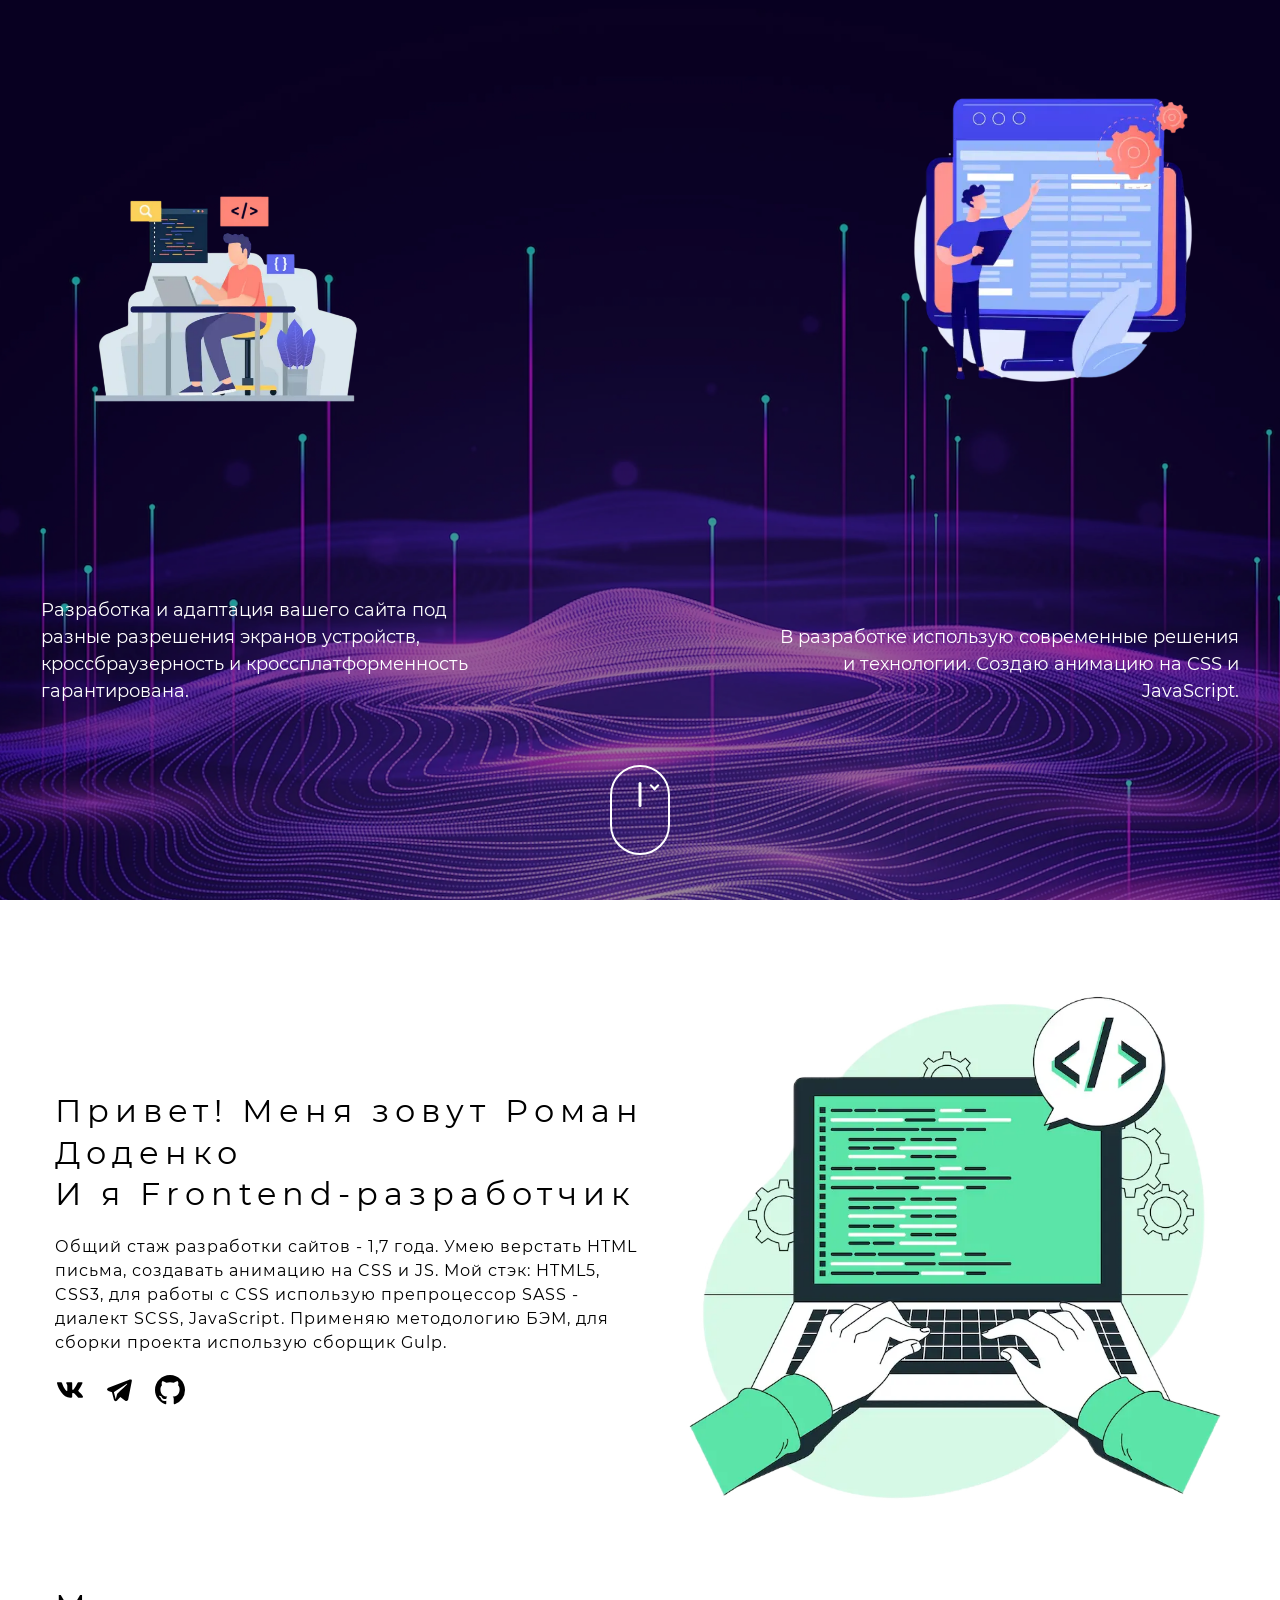
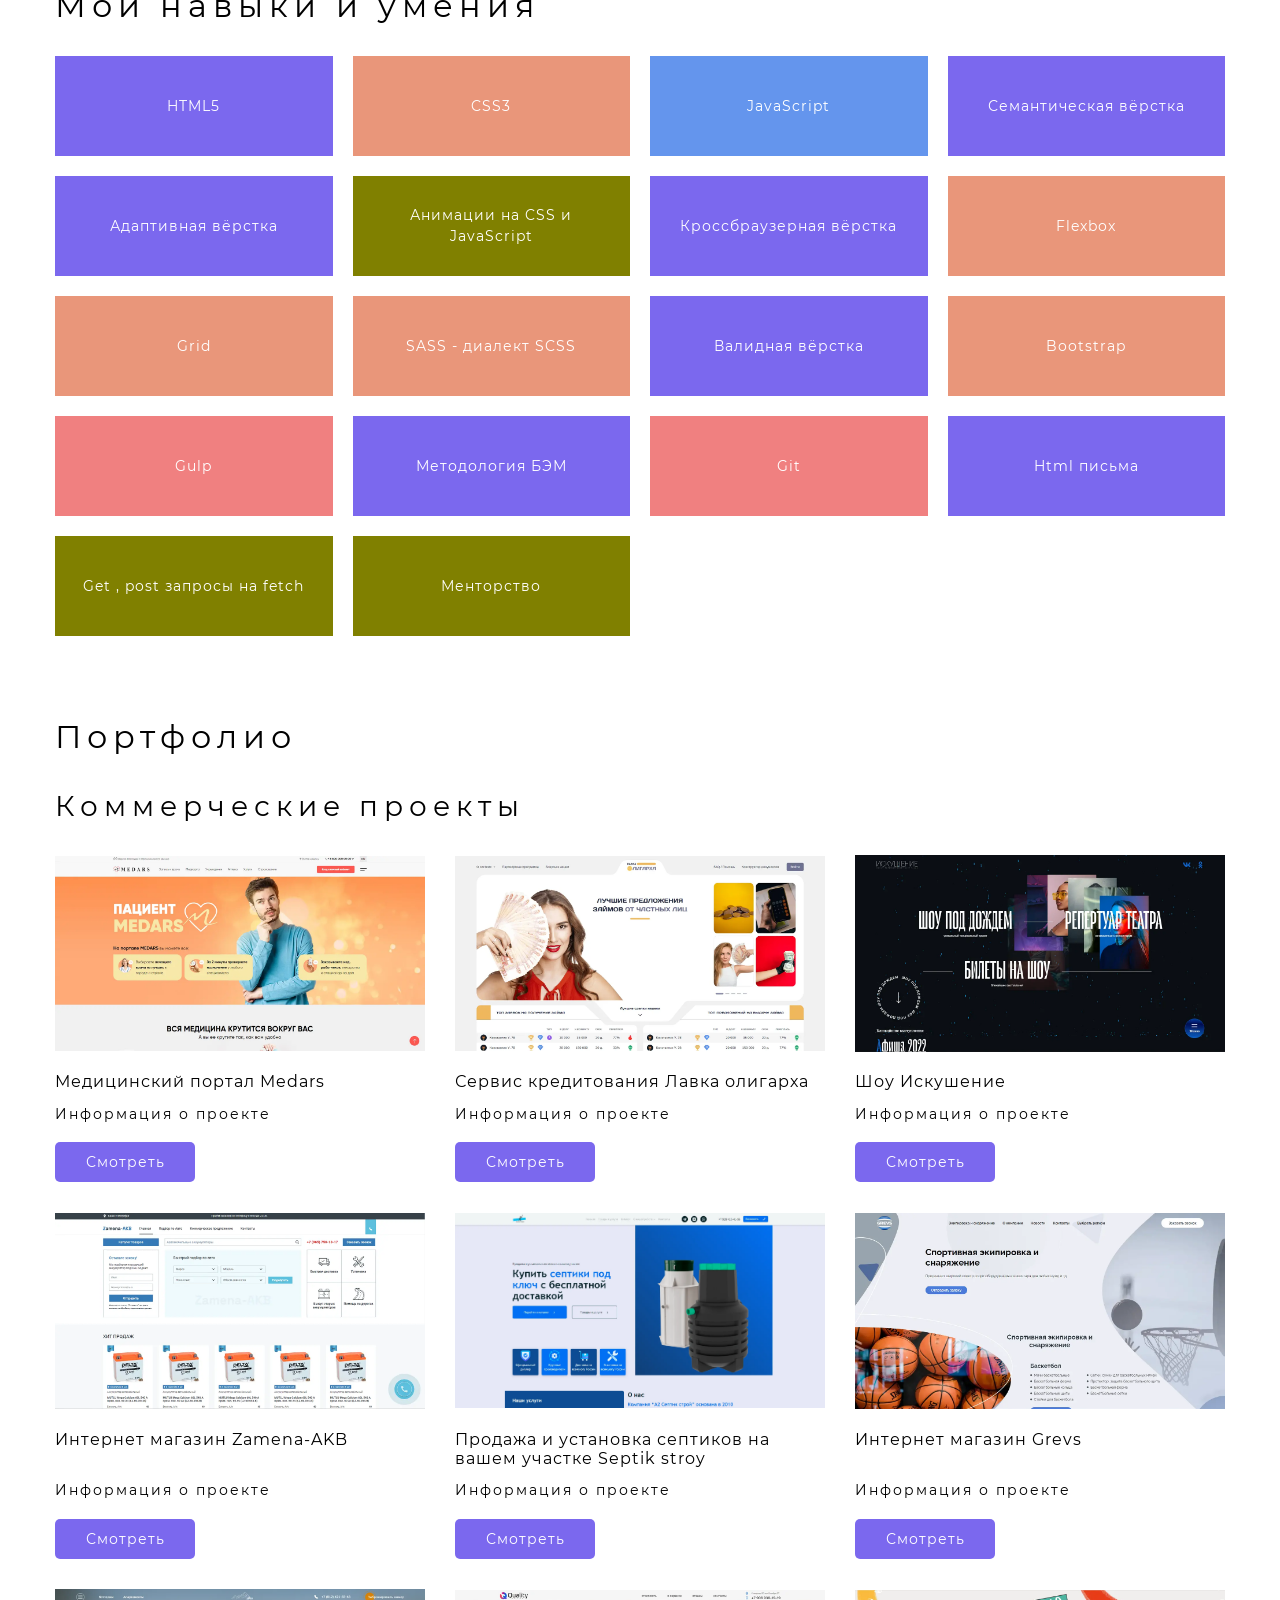
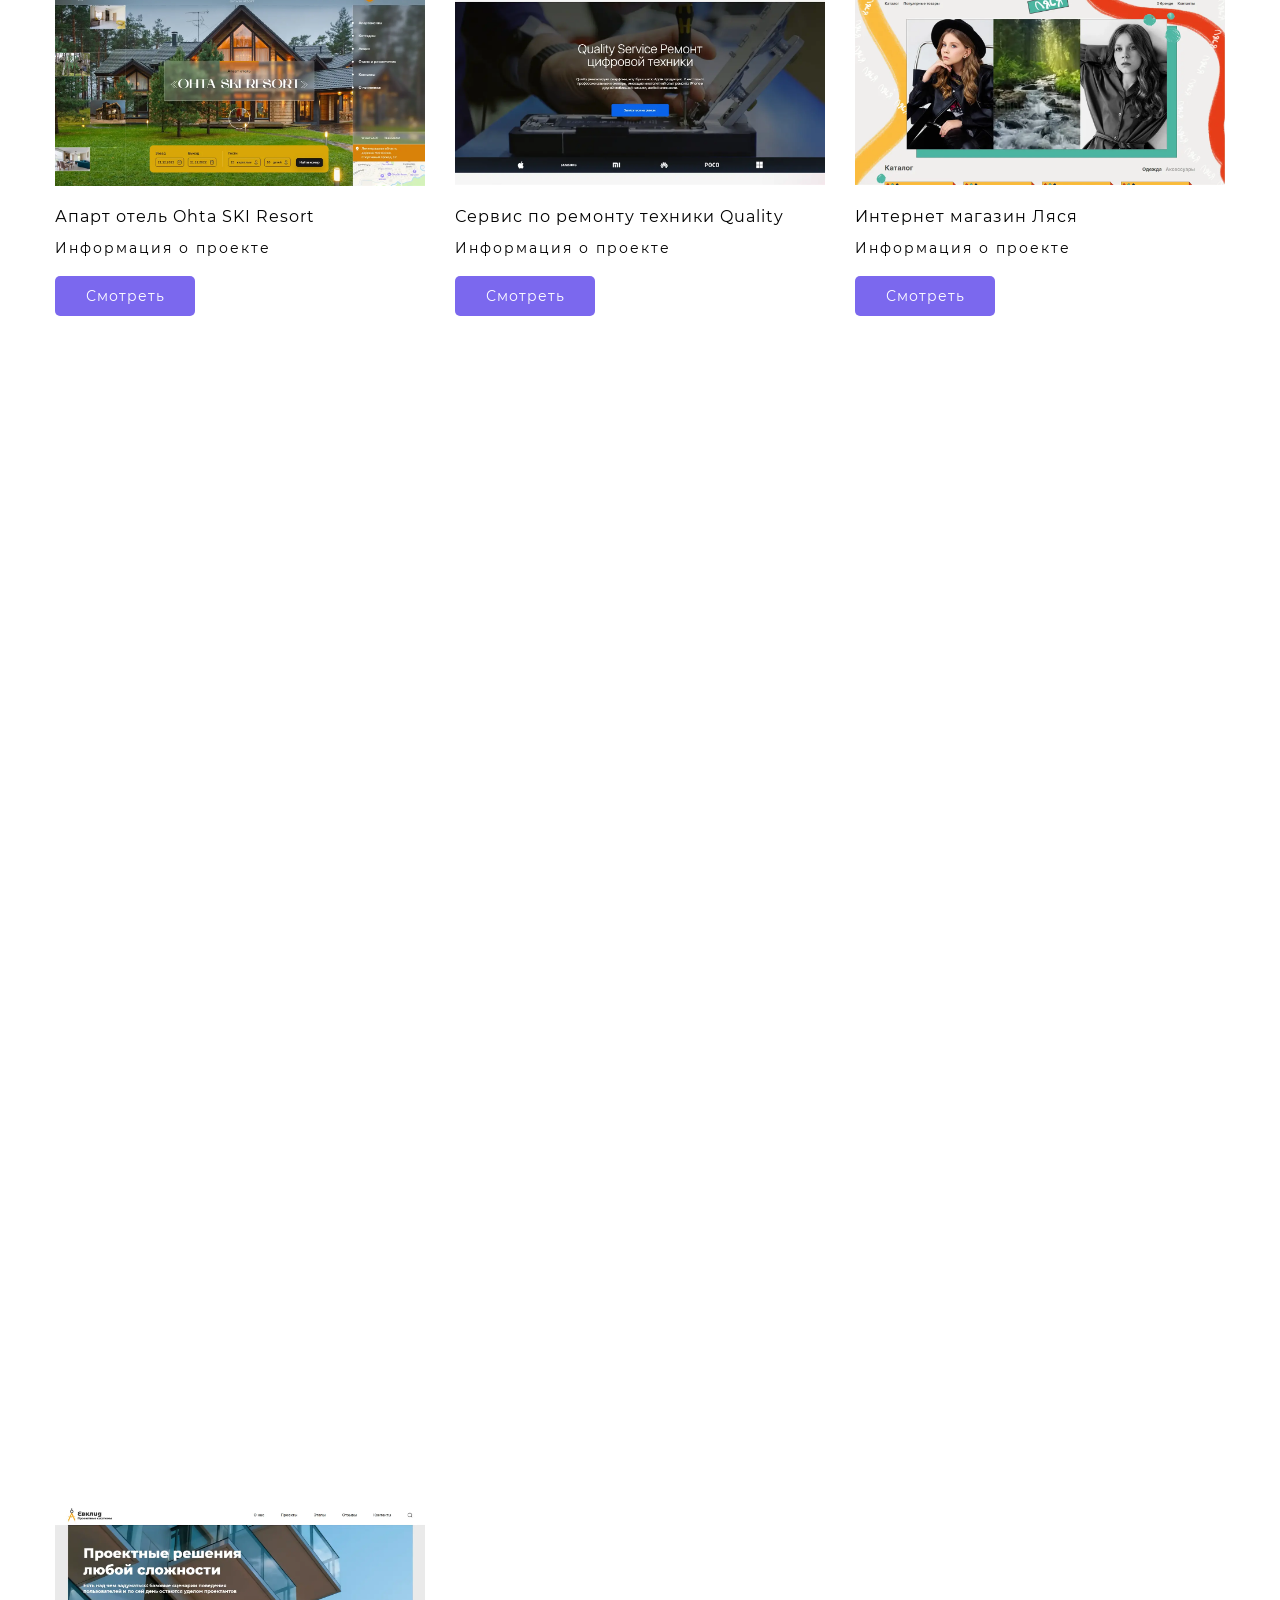
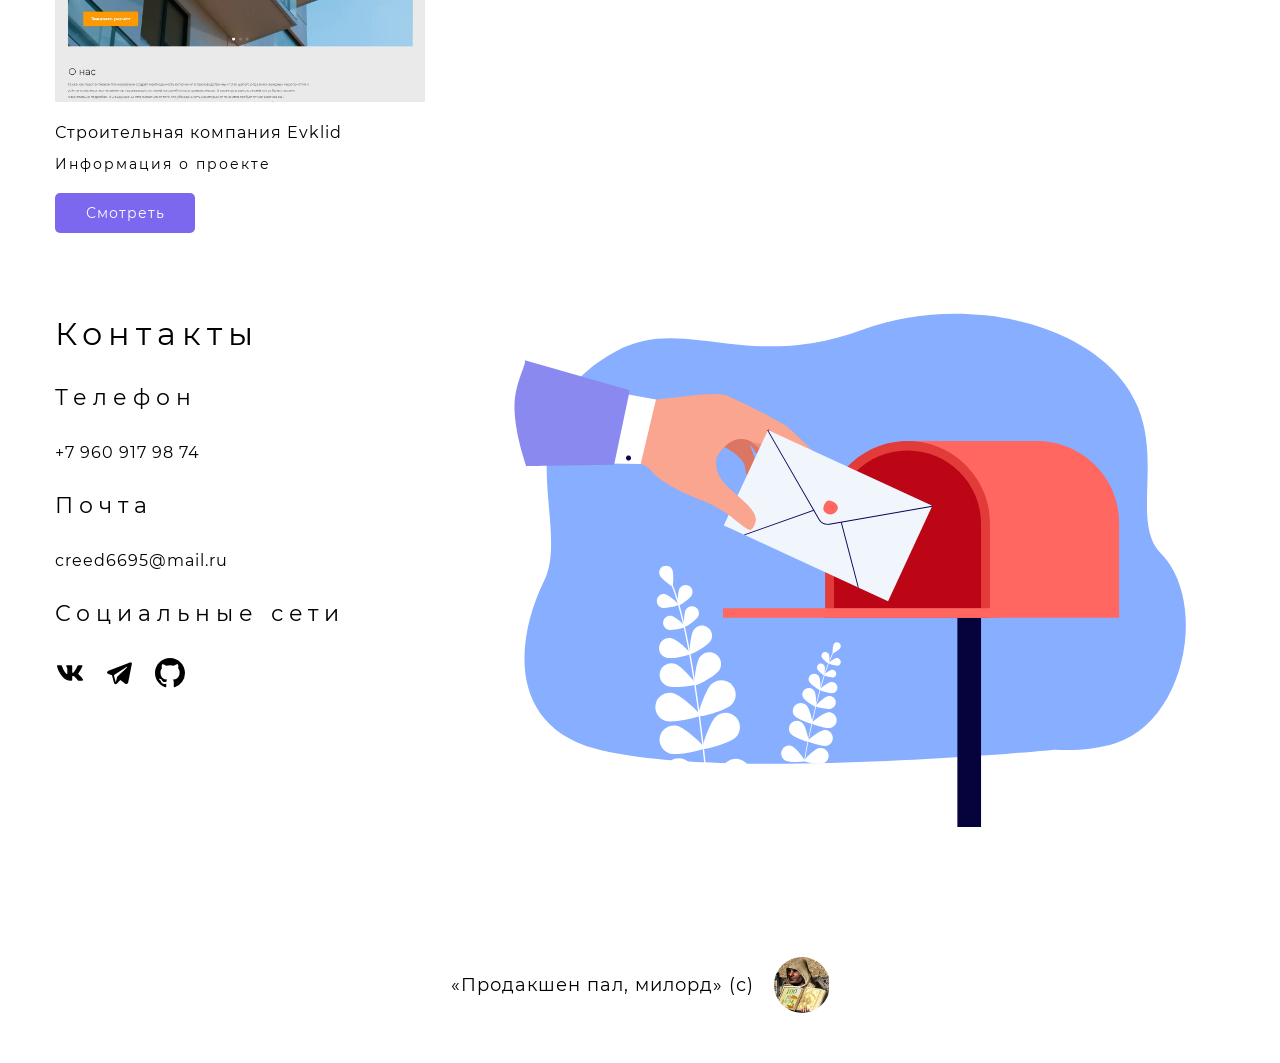
==== commit 77247b2a: "Новый сайт, плюс фиксы - 1" ====
--- a/index.html
+++ b/index.html
@@ -71,7 +71,7 @@
         </div>
         <div class="main-screen__item main-screen__item_2">
           <h3 class="main-screen__text main-screen__text_2">В разработке использую современные решения и технологии.
-            Создаю анимации на CSS и JavaScript.</h3>
+            Создаю анимацию на CSS и JavaScript.</h3>
         </div>
         <div class="main-screen__middle-image main-screen__middle-image_1"><span></span></div>
         <div class="main-screen__middle-image main-screen__middle-image_2"><span></span></div>
@@ -270,7 +270,7 @@
                         </a>
                         <button class="portfolio-swiper__button" aria-label="Информация о проекте">Информация о проекте</button>
                         <p class="portfolio-swiper__text">
-                          Сайт состоит из 10 страниц. Сайт был разработан с нуля. На данном сайте сделал многоуровневое бургер меню. Множество слайдеров. Двойной слайдер. Яндекс карты. Подгрузку элементов при нажатии на кнопку. Грид сетки.
+                          Сайт состоит из 10 страниц. Сайт был разработан с нуля. На данном сайте сделал выпадающий список в меню. Множество слайдеров. Двойной слайдер. Яндекс карты. Грид сетки. Сделал отправку форм на сервер, через метод fetch.
                         </p>
                       </div>
                       <a class="portfolio-swiper__link" target="_blank" href="./sites/commerce/septik-stroy/index.html" aria-label="Ссылка на проект">
@@ -434,6 +434,27 @@
                           данном сайте сделал слайдеры, бесконечную анимацию прокрутки блока, много анимаций.</p>
                       </div><a class="portfolio-swiper__link" target="_blank" href="./sites/pet/venarus/index.html"
                         aria-label="Ссылка на проект">Смотреть</a>
+                    </li>
+                    <li class="portfolio-swiper__slide swiper-slide" data-aos="fade-up">
+                      <div class="portfolio-swiper__image">
+                        <a target="_blank" href="./sites/pet/interactive/index.html" aria-label="Ссылка на проект">
+                        <picture>
+                          <source srcset="./img/interactive.webp" type="image/webp">
+                          <img src="./img/interactive.png" loading="lazy" width="460" height="301" alt="Картинка проекта"></picture>
+                      </a>
+                      </div>
+                      <div class="portfolio-swiper__descr">
+                        <a class="portfolio-swiper__see" target="_blank" href="./sites/pet/interactive/index.html" aria-label="Ссылка на проект">
+                          Интерактивные элементы
+                        </a>
+                        <button class="portfolio-swiper__button" aria-label="Информация о проекте">Информация о проекте</button>
+                        <p class="portfolio-swiper__text">
+                          Сделан выпадающий список, таймер в слайдере, переключение слайдов - анимация fade, калькулятор, валидация формы, отправка данных на сервер с калькулятора(чтобы её посмотреть, нужно нажать на кнопку оставить заявку, открыть девтулс и в объекте будут данные).
+                        </p>
+                      </div>
+                      <a class="portfolio-swiper__link" target="_blank" href="./sites/pet/interactive/index.html" aria-label="Ссылка на проект">
+                        Смотреть
+                      </a>
                     </li>
                     <li class="portfolio-swiper__slide swiper-slide" data-aos="fade-up">
                       <div class="portfolio-swiper__image"><a target="_blank" href="./sites/pet/sitdownpls/index.html"
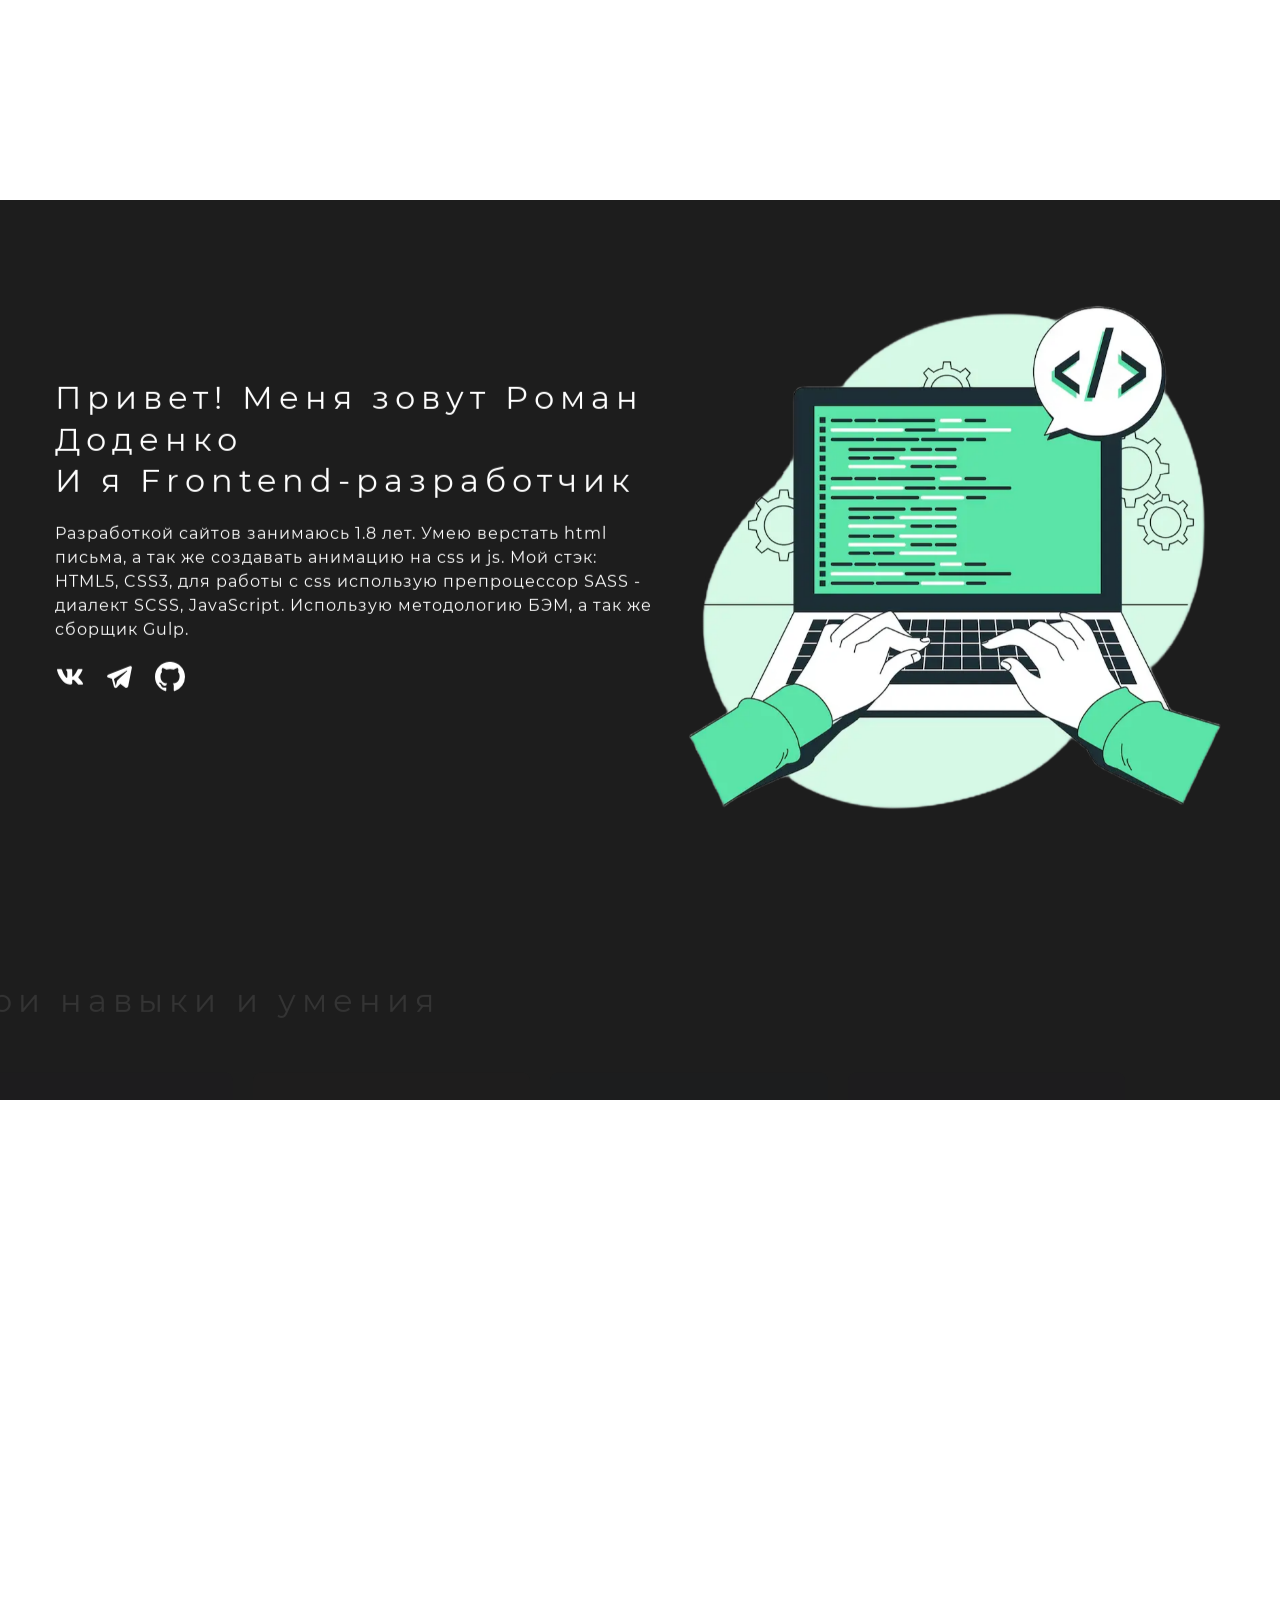
==== commit 8b504f6f: "Новая версия" ====
--- a/index.html
+++ b/index.html
@@ -4,7 +4,7 @@
 <head>
   <meta charset="UTF-8">
   <meta http-equiv="X-UA-Compatible" content="IE=edge">
-  <meta name="viewport" content="width=device-width,initial-scale=1">
+  <meta name="viewport" content="width=device-width, initial-scale=1.0">
   <meta name="description" content="Роман Доденко. Frontend-разработчик. Личный сайт разработчика">
   <meta name="keywords"
     content="Frontend-разработчик, frontend-developer, frontend разработчик, frontend developer, html-верстальщик, html верстальщик, разработка сайта, вёрстка сайта, специалист по созданию сайтов, специалист по вёрстке, senior frontend-разработчик, senior frontend разработчик, senior frontend developer, senior frontend-developer, middle frontend-разработчик, middle frontend разработчик, middle frontend developer, middle frontend-developer">
@@ -17,558 +17,684 @@
   <link rel="preload" href="./fonts/Montserrat-Light.woff" as="font">
   <link rel="preload" href="./fonts/Montserrat-Light.woff2" as="font">
   <link rel="stylesheet" href="./resources/swiper/swiper.css">
-  <link rel="stylesheet" href="./resources/aos/aos.css">
   <link rel="stylesheet" href="./css/main-min.css">
-  <script defer="defer" src="./resources/swiper/swiper.js"></script>
-  <script defer="defer" src="./resources/aos/aos.js"></script>
-  <script defer="defer" src="./js/main.js"></script>
+  <script defer src="./resources/swiper/swiper.js"></script>
+  <script defer src="./resources/gsap/gsap.min.js"></script>
+  <script defer src="./resources/gsap/ScrollTrigger.min.js"></script>
+  <script defer src="./resources/gsap/ScrollSmoother.min.js"></script>
+  <script defer src="./js/main.js"></script>
   <title>Роман Доденко. Frontend-разработчик</title>
 </head>
 
 <body>
-  <div class="page aos-init">
-    <header class="header header_display"></header>
-    <main>
-      <section class="welcome">
-        <div class="welcome__container container"><strong class="welcome__strong"><span
-              class="welcome__strong-span welcome__strong-span_1">Д</span><span
-              class="welcome__strong-span welcome__strong-span_2">о</span><span
-              class="welcome__strong-span welcome__strong-span_3">б</span><span
-              class="welcome__strong-span welcome__strong-span_4">р</span><span
-              class="welcome__strong-span welcome__strong-span_5">о</span> <span
-              class="welcome__strong-span welcome__strong-span_6">п</span><span
-              class="welcome__strong-span welcome__strong-span_7">о</span><span
-              class="welcome__strong-span welcome__strong-span_8">ж</span><span
-              class="welcome__strong-span welcome__strong-span_9">а</span><span
-              class="welcome__strong-span welcome__strong-span_10">л</span><span
-              class="welcome__strong-span welcome__strong-span_11">о</span><span
-              class="welcome__strong-span welcome__strong-span_12">в</span><span
-              class="welcome__strong-span welcome__strong-span_13">а</span><span
-              class="welcome__strong-span welcome__strong-span_14">т</span><span
-              class="welcome__strong-span welcome__strong-span_15">ь</span><span
-              class="welcome__strong-span welcome__strong-span_16">!</span></strong>
-          <div class="welcome__preload">
-            <div class="welcome__image">
-              <picture>
-                <source srcset="./img/ryki.webp" type="image/webp"><img src="./img/ryki.png" loading="lazy" width="512"
-                  height="512" alt="Ручки"></picture>
-            </div>
-            <div class="welcome__circle welcome-circle">
-              <div class="welcome-circle__circle"></div>
-              <div class="welcome-circle__circle1"></div>
+  <div class="page">
+    <div class="scroll">
+      <header class="header header_display">
+      </header>
+      <main>
+        <section class="hello">
+          <div class="hello__container container">
+            <div class="hello__content">
+              <div class="hello__body" data-speed=".75">
+                <h1 class="hello__title title-v1">
+                  Привет! Меня зовут Роман Доденко
+                  <span>И я Frontend-разработчик</span>
+                </h1>
+                <p class="hello__text text">Разработкой сайтов занимаюсь 1.8 лет. Умею верстать html
+                  письма, а так же создавать анимацию на css и js. Мой стэк: HTML5, CSS3, для работы с css использую
+                  препроцессор SASS - диалект SCSS,
+                  JavaScript. Использую методологию БЭМ, а так же сборщик Gulp.</p>
+                <ul class="hello__list" aria-label="Список социальных сетей">
+                  <li class="hello__item hello__item_1">
+                    <a class="hello__link" target="_blank" href="https://vk.com/doden4ik"
+                      aria-label="Ссылка на вконтакте">
+                      <svg width="24" height="24">
+                        <use xlink:href="./img/svg/sprites.svg#vk"></use>
+                      </svg>
+                    </a>
+                  </li>
+                  <li class="hello__item hello__item_2">
+                    <a class="hello__link" target="_blank" href="https://t.me/romand95" aria-label="Ссылка на телеграм">
+                      <svg width="24" height="24">
+                        <use xlink:href="./img/svg/sprites.svg#telegram"></use>
+                      </svg>
+                    </a>
+                  </li>
+                  <li class="hello__item hello__item_3">
+                    <a class="hello__link" target="_blank" href="https://github.com/romandodenko/"
+                      aria-label="Ссылка на гитхаб">
+                      <svg width="16" height="16">
+                        <use xlink:href="./img/svg/sprites.svg#github"></use>
+                      </svg>
+                    </a>
+                  </li>
+                </ul>
+              </div>
+              <div class="hello__image" data-speed=".6">
+                <picture>
+                  <source srcset="./img/hello.webp" type="image/webp"><img src="./img/hello.png" loading="lazy"
+                    width="500" height="500" alt="Картинка"></picture>
+              </div>
             </div>
           </div>
-        </div>
-      </section>
-      <section class="main-screen">
-        <div class="main-screen__mouse main-screen-mouse">
-          <div class="main-screen-mouse__item"><span class="main-screen-mouse__arrow"></span> <span
-              class="main-screen-mouse__circle"></span></div>
-        </div>
-        <div class="main-screen__item main-screen__item_1">
-          <h3 class="main-screen__text main-screen__text_1">Разработка и адаптация вашего сайта под разные разрешения
-            экранов устройств, кроссбраузерность и кроссплатформенность гарантирована.</h3>
-        </div>
-        <div class="main-screen__item main-screen__item_2">
-          <h3 class="main-screen__text main-screen__text_2">В разработке использую современные решения и технологии.
-            Создаю анимацию на CSS и JavaScript.</h3>
-        </div>
-        <div class="main-screen__middle-image main-screen__middle-image_1"><span></span></div>
-        <div class="main-screen__middle-image main-screen__middle-image_2"><span></span></div>
-        <div class="main-screen__big-image"><span></span></div>
-      </section>
-      <section class="hello">
-        <div class="hello__container container">
-          <div class="hello__content">
-            <div class="hello__body">
-              <h1 class="hello__title title-v1" data-aos="fade-up">Привет! Меня зовут Роман Доденко <span>И я
-                  Frontend-разработчик</span></h1>
-              <p class="hello__text text" data-aos="fade-up">
-                Общий стаж разработки сайтов - 1,7 года.
-                Умею верстать HTML письма, создавать анимацию на CSS и JS.
-                Мой стэк: HTML5, CSS3, для работы с CSS использую препроцессор SASS - диалект SCSS, JavaScript.
-                Применяю методологию БЭМ, для сборки проекта использую сборщик Gulp.</p>
-              <ul class="hello__list" aria-label="Список социальных сетей" data-aos="fade-up">
-                <li class="hello__item hello__item_1"><a class="hello__link" target="_blank"
-                    href="https://vk.com/doden4ik" aria-label="Ссылка на вконтакте"><svg width="24" height="24">
-                      <use xlink:href="./img/svg/sprites.svg#vk"></use>
-                    </svg></a></li>
-                <li class="hello__item hello__item_2"><a class="hello__link" target="_blank"
-                    href="https://t.me/romand95" aria-label="Ссылка на телеграм"><svg width="24" height="24">
-                      <use xlink:href="./img/svg/sprites.svg#telegram"></use>
-                    </svg></a></li>
-                <li class="hello__item hello__item_3"><a class="hello__link" target="_blank"
-                    href="https://github.com/romandodenko/" aria-label="Ссылка на гитхаб"><svg width="16" height="16">
-                      <use xlink:href="./img/svg/sprites.svg#github"></use>
-                    </svg></a></li>
+        </section>
+        <section class="about">
+          <div class="about__container container">
+            <h2 class="about__title title-v1">
+              Мои навыки и умения
+            </h2>
+            <ul class="about__list" aria-label="Список моих навыков и умений">
+              <li class="about__item about__item_1">
+                <p class="about__text text-v2">
+                  HTML5
+                </p>
+              </li>
+              <li class="about__item about__item_2">
+                <p class="about__text text-v2">
+                  CSS3
+                </p>
+              </li>
+              <li class="about__item about__item_3">
+                <p class="about__text text-v2">
+                  JavaScript
+                </p>
+              </li>
+              <li class="about__item about__item_1">
+                <p class="about__text text-v2">
+                  Семантическая вёрстка
+                </p>
+              </li>
+              <li class="about__item about__item_1">
+                <p class="about__text text-v2">
+                  Адаптивная вёрстка
+                </p>
+              </li>
+              <li class="about__item about__item_5">
+                <p class="about__text text-v2">
+                  Анимации на CSS и JavaScript
+                </p>
+              </li>
+              <li class="about__item about__item_1">
+                <p class="about__text text-v2">
+                  Кроссбраузерная вёрстка
+                </p>
+              </li>
+              <li class="about__item about__item_2">
+                <p class="about__text text-v2">
+                  Flexbox
+                </p>
+              </li>
+              <li class="about__item about__item_2">
+                <p class="about__text text-v2">
+                  Grid
+                </p>
+              </li>
+              <li class="about__item about__item_2">
+                <p class="about__text text-v2">
+                  SASS - диалект SCSS
+                </p>
+              </li>
+              <li class="about__item about__item_1">
+                <p class="about__text text-v2">
+                  Валидная вёрстка
+                </p>
+              </li>
+
+              <li class="about__item about__item_2">
+                <p class="about__text text-v2">
+                  Bootstrap
+                </p>
+              </li>
+              <li class="about__item about__item_4">
+                <p class="about__text text-v2">
+                  Gulp
+                </p>
+              </li>
+              <li class="about__item about__item_1">
+                <p class="about__text text-v2">
+                  Методология БЭМ
+                </p>
+              </li>
+              <li class="about__item about__item_4">
+                <p class="about__text text-v2">
+                  Git
+                </p>
+              </li>
+              <li class="about__item about__item_1">
+                <p class="about__text text-v2">
+                  Html письма
+                </p>
+              </li>
+
+              <li class="about__item about__item_3">
+                <p class="about__text text-v2">
+                  Get , post запросы на fetch
+                </p>
+              </li>
+              <li class="about__item about__item_4">
+                <p class="about__text text-v2">
+                  Менторство
+                </p>
+              </li>
+            </ul>
+          </div>
+        </section>
+        <section class="portfolio">
+          <div class="container">
+            <h2 class="portfolio__title title-v1">
+              Портфолио
+            </h2>
+            <ul class="portfolio__list portfolio-list" aria-label="Список портфолио">
+              <li class="portfolio-list__item">
+                <h3 class="portfolio-list__title title-v2">
+                  Коммерческие проекты
+                </h3>
+                <div class="portfolio-list__wrapper-slider">
+                  <div class="portfolio-list__swiper portfolio-swiper portfolio-swiper-1 swiper">
+                    <ul class="portfolio-swiper__wrapper swiper-wrapper" aria-label="Список сайтов в портфолио">
+                      <li class="portfolio-swiper__slide swiper-slide">
+                        <div class="portfolio-swiper__image">
+                          <a target="_blank" href="./sites/commerce/medars/index.html" aria-label="Ссылка на проект">
+                            <picture>
+                              <source srcset="./img/medars.webp" type="image/webp"><img src="./img/medars.png"
+                                loading="lazy" width="460" height="301" alt="Картинка проекта"></picture>
+                          </a>
+                        </div>
+                        <div class="portfolio-swiper__descr">
+                          <a class="portfolio-swiper__see" target="_blank" href="./sites/commerce/medars/index.html" aria-label="Ссылка на проект">
+                            Медицинский портал Medars
+                          </a>
+                          <p class="portfolio-swiper__text">
+                            Лендинг сайта медицинского портала Medars. Сайт был разработан с нуля. Был реализован
+                            слайдер, выпадающее меню, анимация,
+                            аккордеон, сложная вёрстка и адаптив.
+                          </p>
+                          <a class="portfolio-swiper__link" target="_blank" href="./sites/commerce/medars/index.html"
+                            aria-label="Ссылка на проект">
+                            Смотреть
+                          </a>
+                        </div>
+                      </li>
+                      <li class="portfolio-swiper__slide swiper-slide">
+                        <div class="portfolio-swiper__image">
+                          <a target="_blank" href="./sites/commerce/lavka-oligarha/index.html"
+                            aria-label="Ссылка на проект">
+                            <picture>
+                              <source srcset="./img/lavka-oligarha.webp" type="image/webp"><img
+                                src="./img/lavka-oligarha.png" loading="lazy" width="460" height="301"
+                                alt="Картинка проекта"></picture>
+                          </a>
+                        </div>
+                        <div class="portfolio-swiper__descr">
+                          <a class="portfolio-swiper__see" target="_blank" href="./sites/commerce/lavka-oligarha/index.html" aria-label="Ссылка на проект">
+                            Сервис кредитования Лавка олигарха
+                          </a>
+                          <p class="portfolio-swiper__text">
+                            Сайт состоит из 74 страниц. Сайт был разработан с нуля. На данном сайте сделал множество
+                            слайдеров, кастомные селекты, кастомные инпуты, кастомные радио кнопки. Аккордеон, табы.
+                            Подгрузку элементов при нажатии на кнопку. Была проделана большая работа с DOM деревом.
+                            При наведении на пользователя на главной странице появляется статистика пользователя.
+                            Добавление полей в конструкторе документов, появление элемента при заполнение инпута.
+                            Сложный адаптив.
+                          </p>
+                          <a class="portfolio-swiper__link" target="_blank"
+                            href="./sites/commerce/lavka-oligarha/index.html" aria-label="Ссылка на проект">
+                            Смотреть
+                          </a>
+                        </div>
+                      </li>
+                      <li class="portfolio-swiper__slide swiper-slide">
+                        <div class="portfolio-swiper__image">
+                          <a target="_blank" href="./sites/commerce/iskywenie/index.html" aria-label="Ссылка на проект">
+                            <picture>
+                              <source srcset="./img/iskywenie.webp" type="image/webp"><img src="./img/iskywenie.png"
+                                loading="lazy" width="460" height="301" alt="Картинка проекта"></picture>
+                          </a>
+                        </div>
+                        <div class="portfolio-swiper__descr">
+                          <a class="portfolio-swiper__see" target="_blank" href="./sites/commerce/iskywenie/index.html" aria-label="Ссылка на проект">
+                            Шоу Искушение
+                          </a>
+                          <p class="portfolio-swiper__text">
+                            Лендинг сайта шоу Искушение. Сайт был разработан с нуля. На данном сайте реализовал дождь,
+                            через canvas. При наведение на главный блок, появляются фотографии. Классный ховер эффект
+                            капель при наведение на кнопку билеты.
+                          </p>
+                          <a class="portfolio-swiper__link" target="_blank" href="./sites/commerce/iskywenie/index.html"
+                            aria-label="Ссылка на проект">
+                            Смотреть
+                          </a>
+                        </div>
+                      </li>
+                      <li class="portfolio-swiper__slide swiper-slide">
+                        <div class="portfolio-swiper__image">
+                          <a target="_blank" href="./sites/commerce/akb/index.html" aria-label="Ссылка на проект">
+                            <picture>
+                              <source srcset="./img/akb.webp" type="image/webp"><img src="./img/akb.png" loading="lazy"
+                                width="460" height="301" alt="Картинка проекта"></picture>
+                          </a>
+                        </div>
+                        <div class="portfolio-swiper__descr">
+                          <a class="portfolio-swiper__see" target="_blank" href="./sites/commerce/akb/index.html" aria-label="Ссылка на проект">
+                            Интернет магазин Zamena-AKB
+                          </a>
+                          <p class="portfolio-swiper__text">
+                            Сайт состоит из 6 страниц. Сайт был разработан с нуля. На данном сайте сделал множество
+                            кастомных инпутов, селектов. Кастомный скролл. Фильтр в каталоге. Попапы. Grid сетку.
+                            Вставил яндекс карту, с ленивой загрузкой( условно если пользователь приближается к карте,
+                            до неё остается 500 пикселей, она загружается ), такой метод улучшает загрузка сайта.
+                            Сложный адаптив.
+                          </p>
+                          <a class="portfolio-swiper__link" target="_blank" href="./sites/commerce/akb/index.html"
+                            aria-label="Ссылка на проект">
+                            Смотреть
+                          </a>
+                        </div>
+                      </li>
+                      <li class="portfolio-swiper__slide swiper-slide">
+                        <div class="portfolio-swiper__image">
+                          <a target="_blank" href="./sites/commerce/septik-stroy/index.html"
+                            aria-label="Ссылка на проект">
+                            <picture>
+                              <source srcset="./img/septik-stroy.webp" type="image/webp"><img
+                                src="./img/septik-stroy.png" loading="lazy" width="460" height="301"
+                                alt="Картинка проекта"></picture>
+                          </a>
+                        </div>
+                        <div class="portfolio-swiper__descr">
+                          <a class="portfolio-swiper__see" target="_blank" href="./sites/commerce/septik-stroy/index.html" aria-label="Ссылка на проект">
+                            Продажа и установка септиков на вашем участке Septik stroy
+                          </a>
+                          <p class="portfolio-swiper__text">
+                            Сайт состоит из 10 страниц. Сайт был разработан с нуля. На данном сайте сделал выпадающий
+                            список в меню. Множество слайдеров. Двойной слайдер. Яндекс карты. Грид сетки. Сделал
+                            отправку форм на сервер, через метод fetch.
+                          </p>
+                          <a class="portfolio-swiper__link" target="_blank"
+                            href="./sites/commerce/septik-stroy/index.html" aria-label="Ссылка на проект">
+                            Смотреть
+                          </a>
+                        </div>
+                      </li>
+                      <li class="portfolio-swiper__slide swiper-slide">
+                        <div class="portfolio-swiper__image">
+                          <a target="_blank" href="./sites/commerce/grevs/index.html" aria-label="Ссылка на проект">
+                            <picture>
+                              <source srcset="./img/grevs.webp" type="image/webp"><img src="./img/grevs.png"
+                                loading="lazy" width="460" height="301" alt="Картинка проекта"></picture>
+                          </a>
+                        </div>
+                        <div class="portfolio-swiper__descr">
+                          <a class="portfolio-swiper__see" target="_blank" href="./sites/commerce/grevs/index.html" aria-label="Ссылка на проект">
+                            Интернет магазин Grevs
+                          </a>
+                          <p class="portfolio-swiper__text">
+                            Лендинг интернет магазина по продаже спортивной экипировки и снаряжения Grevs. Сайт был
+                            разработан с нуля. На данном сайте сделал кастомные инпуты, кастомный селект. Анимация.
+                          </p>
+                          <a class="portfolio-swiper__link" target="_blank" href="./sites/commerce/grevs/index.html"
+                            aria-label="Ссылка на проект">
+                            Смотреть
+                          </a>
+                        </div>
+                      </li>
+                      <li class="portfolio-swiper__slide swiper-slide">
+                        <div class="portfolio-swiper__image">
+                          <a target="_blank" href="./sites/commerce/ohta/index.html" aria-label="Ссылка на проект">
+                            <picture>
+                              <source srcset="./img/ohta.webp" type="image/webp"><img src="./img/ohta.png"
+                                loading="lazy" width="460" height="301" alt="Картинка проекта"></picture>
+                          </a>
+                        </div>
+                        <div class="portfolio-swiper__descr">
+                          <a class="portfolio-swiper__see" target="_blank" href="./sites/commerce/ohta/index.html"
+                            aria-label="Ссылка на проект">
+                            Апарт отель Ohta SKI Resort
+                          </a>
+                          <p class="portfolio-swiper__text">
+                            Сайт состоит из 9 страниц. Сайт был разработан с нуля. На данном сайте сделал множество
+                            слайдеров. Галерею. Кастомные инпуты. Табы. Попапы. Grid сетку Вставил яндекс карту, с
+                            ленивой загрузкой( условно если пользователь приближается к карте, до неё остается 500
+                            пикселей, она загружается ), такой метод улучшает загрузка сайта.
+                          </p>
+                          <a class="portfolio-swiper__link" target="_blank" href="./sites/commerce/ohta/index.html"
+                            aria-label="Ссылка на проект">
+                            Смотреть
+                          </a>
+                        </div>
+                      </li>
+                      <li class="portfolio-swiper__slide swiper-slide">
+                        <div class="portfolio-swiper__image">
+                          <a target="_blank" href="./sites/commerce/quality/index.html" aria-label="Ссылка на проект">
+                            <picture>
+                              <source srcset="./img/quality.webp" type="image/webp"><img src="./img/quality.png"
+                                loading="lazy" width="460" height="301" alt="Картинка проекта"></picture>
+                          </a>
+                        </div>
+                        <div class="portfolio-swiper__descr">
+                          <a class="portfolio-swiper__see" target="_blank" href="./sites/commerce/quality/index.html" aria-label="Ссылка на проект">
+                            Сервис по ремонту техники Quality
+                          </a>
+                          <p class="portfolio-swiper__text">
+                            Лендинг сервиса по ремонту техники Quality. Сайт был разработан с нуля. На данном сайте
+                            сделал параллакс эффект. Grid сетку. Табы. Попапы. Анимацию при скролле сайта. Вставил
+                            яндекс карту, с ленивой загрузкой( условно если пользователь приближается к карте, до неё
+                            остается 500 пикселей, она загружается ), такой метод улучшает загрузка сайта. Подключил и
+                            настроил форму для отправки письма на почту.
+                          </p>
+                          <a class="portfolio-swiper__link" target="_blank" href="./sites/commerce/quality/index.html"
+                            aria-label="Ссылка на проект">
+                            Смотреть
+                          </a>
+                        </div>
+                      </li>
+                      <li class="portfolio-swiper__slide swiper-slide">
+                        <div class="portfolio-swiper__image">
+                          <a target="_blank" href="./sites/commerce/lyasya/index.html" aria-label="Ссылка на проект">
+                            <picture>
+                              <source srcset="./img/lyasya.webp" type="image/webp"><img src="./img/lyasya.png"
+                                loading="lazy" width="460" height="301" alt="Картинка проекта"></picture>
+                          </a>
+                        </div>
+                        <div class="portfolio-swiper__descr">
+                          <a class="portfolio-swiper__see" target="_blank" href="./sites/commerce/lyasya/index.html"
+                            aria-label="Ссылка на проект">
+                            Интернет магазин Ляся
+                          </a>
+                          <p class="portfolio-swiper__text">
+                            Лендинг интернет магазина Ляся. Сайт был разработан с нуля. На данном сайте сделал слайдер в
+                            главном блоке, слайдер в карточке товара, многорядный слайдер в каталоге. Табы.
+                          </p>
+                          <a class="portfolio-swiper__link" target="_blank" href="./sites/commerce/lyasya/index.html"
+                            aria-label="Ссылка на проект">
+                            Смотреть
+                          </a>
+                        </div>
+                      </li>
+                      <li class="portfolio-swiper__slide swiper-slide">
+                        <div class="portfolio-swiper__image">
+                          <a target="_blank" href="./sites/commerce/nfc-umicard/index.html" aria-label="Ссылка на проект">
+                            <picture>
+                              <source srcset="./img/umi-card-page.webp" type="image/webp"><img
+                                src="./img/umi-card-page.png" loading="lazy" width="460" height="301"
+                                alt="Картинка проекта"></picture>
+                          </a>
+                        </div>
+                        <div class="portfolio-swiper__descr">
+                          <a class="portfolio-swiper__see" target="_blank"
+                            href="./sites/commerce/nfc-umicard/index.html" aria-label="Ссылка на проект">
+                            Страница Nfc Umicard
+                          </a>
+                          <p class="portfolio-swiper__text">
+                            Страница Nfc Umicard для сайта веб студии ABI business. Страница была разработана с нуля. На
+                            данном сайте сделал интересный аккордеон. Сложный адаптив.
+                          </p>
+                          <a class="portfolio-swiper__link" target="_blank"
+                            href="./sites/commerce/nfc-umicard/index.html" aria-label="Ссылка на проект">
+                            Смотреть
+                          </a>
+                        </div>
+                      </li>
+                    </ul>
+                  </div>
+                  <div class="portfolio__controls">
+                    <div class="portfolio-swiper-pagination portfolio-swiper-pagination-1 swiper-pagination"></div>
+                  </div>
+                </div>
+              </li>
+              <li class="portfolio-list__item">
+                <h3 class="portfolio-list__title title-v2">
+                  Pet проекты
+                </h3>
+                <div class="portfolio-list__wrapper-slider">
+                  <div class="portfolio-list__swiper portfolio-swiper portfolio-swiper-2 swiper">
+                    <ul class="portfolio-swiper__wrapper swiper-wrapper" aria-label="Список сайтов в портфолио">
+                      <li class="portfolio-swiper__slide swiper-slide">
+                        <div class="portfolio-swiper__image">
+                          <a target="_blank" href="./sites/pet/blanchard/index.html" aria-label="Ссылка на проект">
+                            <picture>
+                              <source srcset="./img/blanchard.webp" type="image/webp"><img src="./img/blanchard.png"
+                                loading="lazy" width="460" height="301" alt="Картинка проекта"></picture>
+                          </a>
+                        </div>
+                        <div class="portfolio-swiper__descr">
+                          <a class="portfolio-swiper__see" target="_blank" href="./sites/pet/blanchard/index.html" aria-label="Ссылка на проект">
+                            Художественная галерея Blanchard
+                          </a>
+                          <p class="portfolio-swiper__text">
+                            Лендинг художественной галереи Blanchard. Сайт был разработан с нуля. На данном сайте сделал
+                            красивый слайдер на заднем фоне, с анимацией увеличения и уменьшения. Аккордеон, табы.
+                            Тултип. Кастомный селект, слайдер с попапами. Кастомные инпуты. Кастомный скролл. Вставил
+                            яндекс карту, с ленивой загрузкой( условно если пользователь приближается к карте, до неё
+                            остается 500 пикселей, она загружается ), такой метод улучшает загрузка сайта. Подключил и
+                            настроил форму для отправки письма на почту.
+                          </p>
+                          <a class="portfolio-swiper__link" target="_blank" href="./sites/pet/blanchard/index.html"
+                            aria-label="Ссылка на проект">
+                            Смотреть
+                          </a>
+                        </div>
+                      </li>
+                      <li class="portfolio-swiper__slide swiper-slide">
+                        <div class="portfolio-swiper__image">
+                          <a target="_blank" href="./sites/pet/funiro/index.html" aria-label="Ссылка на проект">
+                            <picture>
+                              <source srcset="./img/funiro.webp" type="image/webp"><img src="./img/funiro.png"
+                                loading="lazy" width="460" height="301" alt="Картинка проекта"></picture>
+                          </a>
+                        </div>
+                        <div class="portfolio-swiper__descr">
+                          <a class="portfolio-swiper__see" target="_blank" href="./sites/pet/funiro/index.html" aria-label="Ссылка на проект">
+                            Интернет магазин Funiro
+                          </a>
+                          <p class="portfolio-swiper__text">
+                            Лендинг интернет магазина Funiro. Сайт был разработан с нуля. На данном сайте сделал
+                            множество необычных и красивых слайдеров. Красивый ховер эффект на карточки. Красивую
+                            галерею.
+                          </p>
+                          <a class="portfolio-swiper__link" target="_blank" href="./sites/pet/funiro/index.html"
+                            aria-label="Ссылка на проект">
+                            Смотреть
+                          </a>
+                        </div>
+                      </li>
+                      <li class="portfolio-swiper__slide swiper-slide">
+                        <div class="portfolio-swiper__image">
+                          <a target="_blank" href="./sites/pet/venarus/index.html" aria-label="Ссылка на проект">
+                            <picture>
+                              <source srcset="./img/venarus.webp" type="image/webp"><img src="./img/venarus.png"
+                                loading="lazy" width="460" height="301" alt="Картинка проекта"></picture>
+                          </a>
+                        </div>
+                        <div class="portfolio-swiper__descr">
+                          <a class="portfolio-swiper__see" target="_blank" href="./sites/pet/venarus/index.html" aria-label="Ссылка на проект">
+                            Сайт препарата Venarus
+                          </a>
+                          <p class="portfolio-swiper__text">
+                            Лендинг препарата Venarus. Сайт был разработан с нуля. На данном сайте сделал слайдеры,
+                            бесконечную анимацию прокрутки блока, много анимаций.
+                          </p>
+                          <a class="portfolio-swiper__link" target="_blank" href="./sites/pet/venarus/index.html"
+                            aria-label="Ссылка на проект">
+                            Смотреть
+                          </a>
+                        </div>
+                      </li>
+                      <li class="portfolio-swiper__slide swiper-slide">
+                        <div class="portfolio-swiper__image">
+                          <a target="_blank" href="./sites/pet/interactive/index.html" aria-label="Ссылка на проект">
+                            <picture>
+                              <source srcset="./img/interactive.webp" type="image/webp"><img src="./img/interactive.png"
+                                loading="lazy" width="460" height="301" alt="Картинка проекта"></picture>
+                          </a>
+                        </div>
+                        <div class="portfolio-swiper__descr">
+                          <a class="portfolio-swiper__see" target="_blank" href="./sites/pet/interactive/index.html" aria-label="Ссылка на проект">
+                            Интерактивные элементы
+                          </a>
+                          <p class="portfolio-swiper__text">
+                            Сделан выпадающий список, таймер в слайдере, переключение слайдов - анимация fade,
+                            калькулятор, валидация формы, отправка данных на сервер с калькулятора(чтобы её посмотреть,
+                            нужно нажать на кнопку оставить заявку, открыть девтулс и в объекте будут данные).
+                          </p>
+                          <a class="portfolio-swiper__link" target="_blank" href="./sites/pet/interactive/index.html"
+                            aria-label="Ссылка на проект">
+                            Смотреть
+                          </a>
+                        </div>
+                      </li>
+                      <li class="portfolio-swiper__slide swiper-slide">
+                        <div class="portfolio-swiper__image">
+                          <a target="_blank" href="./sites/pet/sitdownpls/index.html" aria-label="Ссылка на проект">
+                            <picture>
+                              <source srcset="./img/sitdownpls.webp" type="image/webp"><img src="./img/sitdownpls.png"
+                                loading="lazy" width="460" height="301" alt="Картинка проекта"></picture>
+                          </a>
+                        </div>
+                        <div class="portfolio-swiper__descr">
+                          <a class="portfolio-swiper__see" target="_blank" href="./sites/pet/sitdownpls/index.html" aria-label="Ссылка на проект">
+                            Интернет магазин Sitdownpls
+                          </a>
+                          <p class="portfolio-swiper__text">
+                            Сайт состоит из 4 страниц. Сайт был разработан с нуля. На данном сайте сделал множество
+                            слайдеров. Подключил и настроил форму для отправки письма на почту. Кастомные селекты.
+                            Кастомные инпуты. Кастомный range цены. Фильтр в каталоге. Grid сетку. Тултип.
+                          </p>
+                          <a class="portfolio-swiper__link" target="_blank" href="./sites/pet/sitdownpls/index.html"
+                            aria-label="Ссылка на проект">
+                            Смотреть
+                          </a>
+                        </div>
+                      </li>
+                      <li class="portfolio-swiper__slide swiper-slide">
+                        <div class="portfolio-swiper__image">
+                          <a target="_blank" href="./sites/pet/high-pass/index.html" aria-label="Ссылка на проект">
+                            <picture>
+                              <source srcset="./img/high-pass.webp" type="image/webp"><img src="./img/high-pass.png"
+                                loading="lazy" width="460" height="301" alt="Картинка проекта"></picture>
+                          </a>
+                        </div>
+                        <div class="portfolio-swiper__descr">
+                          <a class="portfolio-swiper__see" target="_blank" href="./sites/pet/high-pass/index.html" aria-label="Ссылка на проект">
+                            Фотостудия High-pass
+                          </a>
+                          <p class="portfolio-swiper__text">
+                            Лендинг фотостудии High-pass. Сайт был разработан с нуля. Данный сайт сделан с помощью grid,
+                            добавил анимацию.
+                          </p>
+                          <a class="portfolio-swiper__link" target="_blank" href="./sites/pet/high-pass/index.html"
+                            aria-label="Ссылка на проект">
+                            Смотреть
+                          </a>
+                        </div>
+                      </li>
+                      <li class="portfolio-swiper__slide swiper-slide">
+                        <div class="portfolio-swiper__image">
+                          <a target="_blank" href="./sites/pet/evklid/index.html" aria-label="Ссылка на проект">
+                            <picture>
+                              <source srcset="./img/evklid.webp" type="image/webp"><img src="./img/evklid.png"
+                                loading="lazy" width="460" height="301" alt="Картинка проекта"></picture>
+                          </a>
+                        </div>
+                        <div class="portfolio-swiper__descr">
+                          <a class="portfolio-swiper__see" target="_blank" href="./sites/pet/evklid/index.html" aria-label="Ссылка на проект">
+                            Строительная компания Evklid
+                          </a>
+                          <p class="portfolio-swiper__text">
+                            Лендинг строительной компании Evklid. Сайт был разработан с нуля. На данном сайте сделал
+                            слайдер, аккордеон, табы, валидацию формы.
+                          </p>
+                          <a class="portfolio-swiper__link" target="_blank" href="./sites/pet/evklid/index.html"
+                            aria-label="Ссылка на проект">
+                            Смотреть
+                          </a>
+                        </div>
+                      </li>
+                    </ul>
+                  </div>
+                  <div class="portfolio__controls">
+                    <div class="portfolio-swiper-pagination portfolio-swiper-pagination-2 swiper-pagination"></div>
+                  </div>
+                </div>
+              </li>
+            </ul>
+          </div>
+        </section>
+        <section class="contacts">
+          <div class="contacts__container container">
+            <div class="contacts__left">
+              <h2 class="contacts__title title-v1">
+                Контакты
+              </h2>
+              <ul class="contacts__list contacts-list" aria-label="Список контактов">
+                <li class="contacts-list__item">
+                  <h3 class="contacts-list__subtitle title-v3">
+                    Телефон
+                  </h3>
+                  <a class="contacts-list__link" href="tel:+79609179874" aria-label="Мой телефон">
+                    +7 960 917 98 74
+                  </a>
+                </li>
+                <li class="contacts-list__item">
+                  <h3 class="contacts-list__subtitle title-v3">
+                    Почта
+                  </h3>
+                  <a class="contacts-list__link" href="mailto:creed6695@mail.ru" aria-label="Моя почта">
+                    creed6695@mail.ru
+                  </a>
+                </li>
+                <li class="contacts-list__item">
+                  <h3 class="contacts-list__subtitle title-v3">
+                    Социальные сети
+                  </h3>
+                  <ul class="contacts-list__list contacts-sublist" aria-label="Список социальных сетей">
+                    <li class="contacts-sublist__item contacts-sublist__item_1">
+                      <a class="contacts-sublist__link" target="_blank" href="https://vk.com/doden4ik"
+                        aria-label="Ссылка на вконтакте">
+                        <svg width="24" height="24">
+                          <use xlink:href="./img/svg/sprites.svg#vk"></use>
+                        </svg>
+                      </a>
+                    </li>
+                    <li class="contacts-sublist__item contacts-sublist__item_2">
+                      <a class="contacts-sublist__link" target="_blank" href="https://t.me/romand95"
+                        aria-label="Ссылка на телеграм">
+                        <svg width="24" height="24">
+                          <use xlink:href="./img/svg/sprites.svg#telegram"></use>
+                        </svg>
+                      </a>
+                    </li>
+                    <li class="contacts-sublist__item contacts-sublist__item_3">
+                      <a class="contacts-sublist__link" target="_blank" href="https://github.com/romandodenko/"
+                        aria-label="Ссылка на гитхаб">
+                        <svg width="16" height="16">
+                          <use xlink:href="./img/svg/sprites.svg#github"></use>
+                        </svg>
+                      </a>
+                    </li>
+                  </ul>
+                </li>
               </ul>
             </div>
-            <div class="hello__image" data-aos="fade-left">
-              <picture>
-                <source srcset="./img/hello.webp" type="image/webp"><img src="./img/hello.png" loading="lazy"
-                  width="500" height="500" alt="Картинка"></picture>
+            <div class="contacts__image">
+              <img src="./img/contacts.svg" loading="lazy" width="826" height="826" alt="Картинка">
             </div>
           </div>
+        </section>
+      </main>
+      <footer class="footer">
+        <div class="container">
+          <div class="footer__item">
+            <p class="footer__text"> <q>Продакшен пал, милорд</q> (с)</p>
+            <span class="footer__icon">
+              <picture>
+                <source srcset="./img/footer.webp" type="image/webp"><img src="./img/footer.png" loading="lazy"
+                  width="100" height="100" alt="Картинка"></picture>
+            </span>
+          </div>
         </div>
-      </section>
-      <section class="about">
-        <div class="about__container container">
-          <h2 class="about__title title-v1">Мои навыки и умения</h2>
-          <ul class="about__list" aria-label="Список моих навыков и умений">
-            <li class="about__item about__item_1" data-aos="fade-up">
-              <p class="about__text text-v2">HTML5</p>
-            </li>
-            <li class="about__item about__item_2" data-aos="fade-up">
-              <p class="about__text text-v2">CSS3</p>
-            </li>
-            <li class="about__item about__item_3" data-aos="fade-up">
-              <p class="about__text text-v2">JavaScript</p>
-            </li>
-            <li class="about__item about__item_1" data-aos="fade-up">
-              <p class="about__text text-v2">Семантическая вёрстка</p>
-            </li>
-            <li class="about__item about__item_1" data-aos="fade-up">
-              <p class="about__text text-v2">Адаптивная вёрстка</p>
-            </li>
-            <li class="about__item about__item_5" data-aos="fade-up">
-              <p class="about__text text-v2">Анимации на CSS и JavaScript</p>
-            </li>
-            <li class="about__item about__item_1" data-aos="fade-up">
-              <p class="about__text text-v2">Кроссбраузерная вёрстка</p>
-            </li>
-            <li class="about__item about__item_2" data-aos="fade-up">
-              <p class="about__text text-v2">Flexbox</p>
-            </li>
-            <li class="about__item about__item_2" data-aos="fade-up">
-              <p class="about__text text-v2">Grid</p>
-            </li>
-            <li class="about__item about__item_2" data-aos="fade-up">
-              <p class="about__text text-v2">SASS - диалект SCSS</p>
-            </li>
-            <li class="about__item about__item_1" data-aos="fade-up">
-              <p class="about__text text-v2">Валидная вёрстка</p>
-            </li>
-            <li class="about__item about__item_2" data-aos="fade-up">
-              <p class="about__text text-v2">Bootstrap</p>
-            </li>
-            <li class="about__item about__item_4" data-aos="fade-up">
-              <p class="about__text text-v2">Gulp</p>
-            </li>
-            <li class="about__item about__item_1" data-aos="fade-up">
-              <p class="about__text text-v2">Методология БЭМ</p>
-            </li>
-            <li class="about__item about__item_4" data-aos="fade-up">
-              <p class="about__text text-v2">Git</p>
-            </li>
-            <li class="about__item about__item_1" data-aos="fade-up">
-              <p class="about__text text-v2">Html письма</p>
-            </li>
-            <li class="about__item about__item_5" data-aos="fade-up">
-              <p class="about__text text-v2">Get , post запросы на fetch</p>
-            </li>
-            <li class="about__item about__item_5" data-aos="fade-up">
-              <p class="about__text text-v2">Менторство</p>
-            </li>
-          </ul>
-        </div>
-      </section>
-      <section class="portfolio">
-        <div class="container">
-          <h2 class="portfolio__title title-v1" data-aos="fade-right">Портфолио</h2>
-          <ul class="portfolio__list portfolio-list" aria-label="Список портфолио">
-            <li class="portfolio-list__item">
-              <h3 class="portfolio-list__title title-v2" data-aos="fade-right">Коммерческие проекты</h3>
-              <div class="portfolio-list__wrapper-slider">
-                <div class="portfolio-list__swiper portfolio-swiper portfolio-swiper-1 swiper">
-                  <ul class="portfolio-swiper__wrapper swiper-wrapper" aria-label="Список сайтов в портфолио">
-                    <li class="portfolio-swiper__slide swiper-slide" data-aos="fade-up">
-                      <div class="portfolio-swiper__image"><a target="_blank" href="./sites/commerce/medars/index.html"
-                          aria-label="Ссылка на проект">
-                          <picture>
-                            <source srcset="./img/medars.webp" type="image/webp"><img src="./img/medars.png"
-                              loading="lazy" width="460" height="301" alt="Картинка проекта"></picture>
-                        </a></div>
-                      <div class="portfolio-swiper__descr"><a class="portfolio-swiper__see" target="_blank"
-                          href="./sites/commerce/medars/index.html" aria-label="Ссылка на проект">Медицинский портал
-                          Medars </a><button class="portfolio-swiper__button"
-                          aria-label="Информация о проекте">Информация о
-                          проекте</button>
-                        <p class="portfolio-swiper__text">Лендинг сайта медицинского портала Medars. Сайт был разработан
-                          с нуля. Был реализован слайдер, выпадающее меню, анимация, аккордеон, сложная вёрстка и
-                          адаптив.</p>
-                      </div><a class="portfolio-swiper__link" target="_blank" href="./sites/commerce/medars/index.html"
-                        aria-label="Ссылка на проект">Смотреть</a>
-                    </li>
-                    <li class="portfolio-swiper__slide swiper-slide" data-aos="fade-up">
-                      <div class="portfolio-swiper__image"><a target="_blank"
-                          href="./sites/commerce/lavka-oligarha/index.html" aria-label="Ссылка на проект">
-                          <picture>
-                            <source srcset="./img/lavka-oligarha.webp" type="image/webp"><img
-                              src="./img/lavka-oligarha.png" loading="lazy" width="460" height="301"
-                              alt="Картинка проекта"></picture>
-                        </a></div>
-                      <div class="portfolio-swiper__descr"><a class="portfolio-swiper__see" target="_blank"
-                          href="./sites/commerce/lavka-oligarha/index.html" aria-label="Ссылка на проект">Сервис
-                          кредитования Лавка олигарха </a><button class="portfolio-swiper__button"
-                          aria-label="Информация о проекте">Информация о
-                          проекте</button>
-                        <p class="portfolio-swiper__text">Сайт состоит из 74 страниц. Сайт был разработан с нуля. На
-                          данном сайте сделал множество слайдеров, кастомные селекты, кастомные инпуты, кастомные радио
-                          кнопки. Аккордеон, табы. Подгрузку элементов при нажатии на кнопку. Была проделана большая
-                          работа с DOM деревом. При наведении на пользователя на главной странице появляется статистика
-                          пользователя. Добавление полей в конструкторе документов, появление элемента при заполнение
-                          инпута. Сложный адаптив.</p>
-                      </div><a class="portfolio-swiper__link" target="_blank"
-                        href="./sites/commerce/lavka-oligarha/index.html" aria-label="Ссылка на проект">Смотреть</a>
-                    </li>
-                    <li class="portfolio-swiper__slide swiper-slide" data-aos="fade-up">
-                      <div class="portfolio-swiper__image"><a target="_blank"
-                          href="./sites/commerce/iskywenie/index.html" aria-label="Ссылка на проект">
-                          <picture>
-                            <source srcset="./img/iskywenie.webp" type="image/webp"><img src="./img/iskywenie.png"
-                              loading="lazy" width="460" height="301" alt="Картинка проекта"></picture>
-                        </a></div>
-                      <div class="portfolio-swiper__descr"><a class="portfolio-swiper__see" target="_blank"
-                          href="./sites/commerce/iskywenie/index.html" aria-label="Ссылка на проект">Шоу Искушение
-                        </a><button class="portfolio-swiper__button" aria-label="Информация о проекте">Информация о
-                          проекте</button>
-                        <p class="portfolio-swiper__text">Лендинг сайта шоу Искушение. Сайт был разработан с нуля. На
-                          данном сайте реализовал дождь, через canvas. При наведение на главный блок, появляются
-                          фотографии. Классный ховер эффект капель при наведение на кнопку билеты.</p>
-                      </div><a class="portfolio-swiper__link" target="_blank"
-                        href="./sites/commerce/iskywenie/index.html" aria-label="Ссылка на проект">Смотреть</a>
-                    </li>
-                    <li class="portfolio-swiper__slide swiper-slide" data-aos="fade-up">
-                      <div class="portfolio-swiper__image"><a target="_blank" href="./sites/commerce/akb/index.html"
-                          aria-label="Ссылка на проект">
-                          <picture>
-                            <source srcset="./img/akb.webp" type="image/webp"><img src="./img/akb.png" loading="lazy"
-                              width="460" height="301" alt="Картинка проекта"></picture>
-                        </a></div>
-                      <div class="portfolio-swiper__descr"><a class="portfolio-swiper__see" target="_blank"
-                          href="./sites/commerce/akb/index.html" aria-label="Ссылка на проект">Интернет магазин
-                          Zamena-AKB </a><button class="portfolio-swiper__button"
-                          aria-label="Информация о проекте">Информация о
-                          проекте</button>
-                        <p class="portfolio-swiper__text">Сайт состоит из 6 страниц. Сайт был разработан с нуля. На
-                          данном сайте сделал множество кастомных инпутов, селектов. Кастомный скролл. Фильтр в
-                          каталоге. Попапы. Grid сетку. Вставил яндекс карту, с ленивой загрузкой( условно если
-                          пользователь приближается к карте, до неё остается 500 пикселей, она загружается ), такой
-                          метод улучшает загрузка сайта. Сложный адаптив.</p>
-                      </div><a class="portfolio-swiper__link" target="_blank" href="./sites/commerce/akb/index.html"
-                        aria-label="Ссылка на проект">Смотреть</a>
-                    </li>
-                    <li class="portfolio-swiper__slide swiper-slide" data-aos="fade-up">
-                      <div class="portfolio-swiper__image">
-                        <a target="_blank" href="./sites/commerce/septik-stroy/index.html" aria-label="Ссылка на проект">
-                        <picture><source srcset="./img/septik-stroy.webp"type="image/webp"><img src="./img/septik-stroy.png" loading="lazy" width="460" height="301" alt="Картинка проекта"></picture>
-                      </a>
-                      </div>
-                      <div class="portfolio-swiper__descr">
-                        <a class="portfolio-swiper__see" target="_blank" href="./sites/commerce/septik-stroy/index.html" aria-label="Ссылка на проект">
-                          Продажа и установка септиков на вашем участке Septik stroy
-                        </a>
-                        <button class="portfolio-swiper__button" aria-label="Информация о проекте">Информация о проекте</button>
-                        <p class="portfolio-swiper__text">
-                          Сайт состоит из 10 страниц. Сайт был разработан с нуля. На данном сайте сделал выпадающий список в меню. Множество слайдеров. Двойной слайдер. Яндекс карты. Грид сетки. Сделал отправку форм на сервер, через метод fetch.
-                        </p>
-                      </div>
-                      <a class="portfolio-swiper__link" target="_blank" href="./sites/commerce/septik-stroy/index.html" aria-label="Ссылка на проект">
-                        Смотреть
-                      </a>
-                    </li>
-                    <li class="portfolio-swiper__slide swiper-slide" data-aos="fade-up">
-                      <div class="portfolio-swiper__image"><a target="_blank" href="./sites/commerce/grevs/index.html"
-                          aria-label="Ссылка на проект">
-                          <picture>
-                            <source srcset="./img/grevs.webp" type="image/webp"><img src="./img/grevs.png"
-                              loading="lazy" width="460" height="301" alt="Картинка проекта"></picture>
-                        </a></div>
-                      <div class="portfolio-swiper__descr"><a class="portfolio-swiper__see" target="_blank"
-                          href="./sites/commerce/grevs/index.html" aria-label="Ссылка на проект">Интернет магазин Grevs
-                        </a><button class="portfolio-swiper__button" aria-label="Информация о проекте">Информация о
-                          проекте</button>
-                        <p class="portfolio-swiper__text">Лендинг интернет магазина по продаже спортивной экипировки и
-                          снаряжения Grevs. Сайт был разработан с нуля. На данном сайте сделал кастомные инпуты,
-                          кастомный селект. Анимация.</p>
-                      </div><a class="portfolio-swiper__link" target="_blank" href="./sites/commerce/grevs/index.html"
-                        aria-label="Ссылка на проект">Смотреть</a>
-                    </li>
-                    <li class="portfolio-swiper__slide swiper-slide" data-aos="fade-up">
-                      <div class="portfolio-swiper__image"><a target="_blank" href="./sites/commerce/ohta/index.html"
-                          aria-label="Ссылка на проект">
-                          <picture>
-                            <source srcset="./img/ohta.webp" type="image/webp"><img src="./img/ohta.png" loading="lazy"
-                              width="460" height="301" alt="Картинка проекта"></picture>
-                        </a></div>
-                      <div class="portfolio-swiper__descr"><a class="portfolio-swiper__see" target="_blank"
-                          href="./sites/commerce/ohta/index.html" aria-label="Ссылка на проект">Апарт отель Ohta SKI
-                          Resort </a><button class="portfolio-swiper__button"
-                          aria-label="Информация о проекте">Информация о
-                          проекте</button>
-                        <p class="portfolio-swiper__text">Сайт состоит из 9 страниц. Сайт был разработан с нуля. На
-                          данном сайте сделал множество слайдеров. Галерею. Кастомные инпуты. Табы. Попапы. Grid сетку
-                          Вставил яндекс карту, с ленивой загрузкой( условно если пользователь приближается к карте, до
-                          неё остается 500 пикселей, она загружается ), такой метод улучшает загрузка сайта.</p>
-                      </div><a class="portfolio-swiper__link" target="_blank" href="./sites/commerce/ohta/index.html"
-                        aria-label="Ссылка на проект">Смотреть</a>
-                    </li>
-                    <li class="portfolio-swiper__slide swiper-slide" data-aos="fade-up">
-                      <div class="portfolio-swiper__image"><a target="_blank" href="./sites/commerce/quality/index.html"
-                          aria-label="Ссылка на проект">
-                          <picture>
-                            <source srcset="./img/quality.webp" type="image/webp"><img src="./img/quality.png"
-                              loading="lazy" width="460" height="301" alt="Картинка проекта"></picture>
-                        </a></div>
-                      <div class="portfolio-swiper__descr"><a class="portfolio-swiper__see" target="_blank"
-                          href="./sites/commerce/quality/index.html" aria-label="Ссылка на проект">Сервис по ремонту
-                          техники Quality </a><button class="portfolio-swiper__button"
-                          aria-label="Информация о проекте">Информация о
-                          проекте</button>
-                        <p class="portfolio-swiper__text">Лендинг сервиса по ремонту техники Quality. Сайт был
-                          разработан с нуля. На данном сайте сделал параллакс эффект. Grid сетку. Табы. Попапы. Анимацию
-                          при скролле сайта. Вставил яндекс карту, с ленивой загрузкой( условно если пользователь
-                          приближается к карте, до неё остается 500 пикселей, она загружается ), такой метод улучшает
-                          загрузка сайта. Подключил и настроил форму для отправки письма на почту.</p>
-                      </div><a class="portfolio-swiper__link" target="_blank" href="./sites/commerce/quality/index.html"
-                        aria-label="Ссылка на проект">Смотреть</a>
-                    </li>
-                    <li class="portfolio-swiper__slide swiper-slide" data-aos="fade-up">
-                      <div class="portfolio-swiper__image"><a target="_blank" href="./sites/commerce/lyasya/index.html"
-                          aria-label="Ссылка на проект">
-                          <picture>
-                            <source srcset="./img/lyasya.webp" type="image/webp"><img src="./img/lyasya.png"
-                              loading="lazy" width="460" height="301" alt="Картинка проекта"></picture>
-                        </a></div>
-                      <div class="portfolio-swiper__descr"><a class="portfolio-swiper__see" target="_blank"
-                          href="./sites/commerce/lyasya/index.html" aria-label="Ссылка на проект">Интернет магазин Ляся
-                        </a><button class="portfolio-swiper__button" aria-label="Информация о проекте">Информация о
-                          проекте</button>
-                        <p class="portfolio-swiper__text">Лендинг интернет магазина Ляся. Сайт был разработан с нуля. На
-                          данном сайте сделал слайдер в главном блоке, слайдер в карточке товара, многорядный слайдер в
-                          каталоге. Табы.</p>
-                      </div><a class="portfolio-swiper__link" target="_blank" href="./sites/commerce/lyasya/index.html"
-                        aria-label="Ссылка на проект">Смотреть</a>
-                    </li>
-                    <li class="portfolio-swiper__slide swiper-slide" data-aos="fade-up">
-                      <div class="portfolio-swiper__image"><a target="_blank"
-                          href="./sites/commerce/nfc-umicard/index.html" aria-label="Ссылка на проект">
-                          <picture>
-                            <source srcset="./img/umi-card-page.webp" type="image/webp"><img
-                              src="./img/umi-card-page.png" loading="lazy" width="460" height="301"
-                              alt="Картинка проекта"></picture>
-                        </a></div>
-                      <div class="portfolio-swiper__descr"><a class="portfolio-swiper__see" target="_blank"
-                          href="./sites/commerce/nfc-umicard/index.html" aria-label="Ссылка на проект">Страница Nfc
-                          Umicard </a><button class="portfolio-swiper__button"
-                          aria-label="Информация о проекте">Информация о
-                          проекте</button>
-                        <p class="portfolio-swiper__text">Страница Nfc Umicard для сайта веб студии ABI business.
-                          Страница была разработана с нуля. На данном сайте сделал интересный аккордеон. Сложный
-                          адаптив.</p>
-                      </div><a class="portfolio-swiper__link" target="_blank"
-                        href="./sites/commerce/nfc-umicard/index.html" aria-label="Ссылка на проект">Смотреть</a>
-                    </li>
-                  </ul>
-                </div>
-                <div class="portfolio__controls">
-                  <div class="portfolio-swiper-pagination portfolio-swiper-pagination-1 swiper-pagination"></div>
-                </div>
-              </div>
-            </li>
-            <li class="portfolio-list__item">
-              <h3 class="portfolio-list__title title-v2" data-aos="fade-right">Pet проекты</h3>
-              <div class="portfolio-list__wrapper-slider">
-                <div class="portfolio-list__swiper portfolio-swiper portfolio-swiper-2 swiper">
-                  <ul class="portfolio-swiper__wrapper swiper-wrapper" aria-label="Список сайтов в портфолио">
-                    <li class="portfolio-swiper__slide swiper-slide" data-aos="fade-up">
-                      <div class="portfolio-swiper__image"><a target="_blank" href="./sites/pet/blanchard/index.html"
-                          aria-label="Ссылка на проект">
-                          <picture>
-                            <source srcset="./img/blanchard.webp" type="image/webp"><img src="./img/blanchard.png"
-                              loading="lazy" width="460" height="301" alt="Картинка проекта"></picture>
-                        </a></div>
-                      <div class="portfolio-swiper__descr"><a class="portfolio-swiper__see" target="_blank"
-                          href="./sites/pet/blanchard/index.html" aria-label="Ссылка на проект">Художественная галерея
-                          Blanchard </a><button class="portfolio-swiper__button"
-                          aria-label="Информация о проекте">Информация о
-                          проекте</button>
-                        <p class="portfolio-swiper__text">Лендинг художественной галереи Blanchard. Сайт был разработан
-                          с нуля. На данном сайте сделал красивый слайдер на заднем фоне, с анимацией увеличения и
-                          уменьшения. Аккордеон, табы. Тултип. Кастомный селект, слайдер с попапами. Кастомные инпуты.
-                          Кастомный скролл. Вставил яндекс карту, с ленивой загрузкой( условно если пользователь
-                          приближается к карте, до неё остается 500 пикселей, она загружается ), такой метод улучшает
-                          загрузка сайта. Подключил и настроил форму для отправки письма на почту.</p>
-                      </div><a class="portfolio-swiper__link" target="_blank" href="./sites/pet/blanchard/index.html"
-                        aria-label="Ссылка на проект">Смотреть</a>
-                    </li>
-                    <li class="portfolio-swiper__slide swiper-slide" data-aos="fade-up">
-                      <div class="portfolio-swiper__image"><a target="_blank" href="./sites/pet/funiro/index.html"
-                          aria-label="Ссылка на проект">
-                          <picture>
-                            <source srcset="./img/funiro.webp" type="image/webp"><img src="./img/funiro.png"
-                              loading="lazy" width="460" height="301" alt="Картинка проекта"></picture>
-                        </a></div>
-                      <div class="portfolio-swiper__descr"><a class="portfolio-swiper__see" target="_blank"
-                          href="./sites/pet/funiro/index.html" aria-label="Ссылка на проект">Интернет магазин Funiro
-                        </a><button class="portfolio-swiper__button" aria-label="Информация о проекте">Информация о
-                          проекте</button>
-                        <p class="portfolio-swiper__text">Лендинг интернет магазина Funiro. Сайт был разработан с нуля.
-                          На данном сайте сделал множество необычных и красивых слайдеров. Красивый ховер эффект на
-                          карточки. Красивую галерею.</p>
-                      </div><a class="portfolio-swiper__link" target="_blank" href="./sites/pet/funiro/index.html"
-                        aria-label="Ссылка на проект">Смотреть</a>
-                    </li>
-                    <li class="portfolio-swiper__slide swiper-slide" data-aos="fade-up">
-                      <div class="portfolio-swiper__image"><a target="_blank" href="./sites/pet/venarus/index.html"
-                          aria-label="Ссылка на проект">
-                          <picture>
-                            <source srcset="./img/venarus.webp" type="image/webp"><img src="./img/venarus.png"
-                              loading="lazy" width="460" height="301" alt="Картинка проекта"></picture>
-                        </a></div>
-                      <div class="portfolio-swiper__descr"><a class="portfolio-swiper__see" target="_blank"
-                          href="./sites/pet/venarus/index.html" aria-label="Ссылка на проект">Сайт препарата Venarus
-                        </a><button class="portfolio-swiper__button" aria-label="Информация о проекте">Информация о
-                          проекте</button>
-                        <p class="portfolio-swiper__text">Лендинг препарата Venarus. Сайт был разработан с нуля. На
-                          данном сайте сделал слайдеры, бесконечную анимацию прокрутки блока, много анимаций.</p>
-                      </div><a class="portfolio-swiper__link" target="_blank" href="./sites/pet/venarus/index.html"
-                        aria-label="Ссылка на проект">Смотреть</a>
-                    </li>
-                    <li class="portfolio-swiper__slide swiper-slide" data-aos="fade-up">
-                      <div class="portfolio-swiper__image">
-                        <a target="_blank" href="./sites/pet/interactive/index.html" aria-label="Ссылка на проект">
-                        <picture>
-                          <source srcset="./img/interactive.webp" type="image/webp">
-                          <img src="./img/interactive.png" loading="lazy" width="460" height="301" alt="Картинка проекта"></picture>
-                      </a>
-                      </div>
-                      <div class="portfolio-swiper__descr">
-                        <a class="portfolio-swiper__see" target="_blank" href="./sites/pet/interactive/index.html" aria-label="Ссылка на проект">
-                          Интерактивные элементы
-                        </a>
-                        <button class="portfolio-swiper__button" aria-label="Информация о проекте">Информация о проекте</button>
-                        <p class="portfolio-swiper__text">
-                          Сделан выпадающий список, таймер в слайдере, переключение слайдов - анимация fade, калькулятор, валидация формы, отправка данных на сервер с калькулятора(чтобы её посмотреть, нужно нажать на кнопку оставить заявку, открыть девтулс и в объекте будут данные).
-                        </p>
-                      </div>
-                      <a class="portfolio-swiper__link" target="_blank" href="./sites/pet/interactive/index.html" aria-label="Ссылка на проект">
-                        Смотреть
-                      </a>
-                    </li>
-                    <li class="portfolio-swiper__slide swiper-slide" data-aos="fade-up">
-                      <div class="portfolio-swiper__image"><a target="_blank" href="./sites/pet/sitdownpls/index.html"
-                          aria-label="Ссылка на проект">
-                          <picture>
-                            <source srcset="./img/sitdownpls.webp" type="image/webp"><img src="./img/sitdownpls.png"
-                              loading="lazy" width="460" height="301" alt="Картинка проекта"></picture>
-                        </a></div>
-                      <div class="portfolio-swiper__descr"><a class="portfolio-swiper__see" target="_blank"
-                          href="./sites/pet/sitdownpls/index.html" aria-label="Ссылка на проект">Интернет магазин
-                          Sitdownpls </a><button class="portfolio-swiper__button"
-                          aria-label="Информация о проекте">Информация о
-                          проекте</button>
-                        <p class="portfolio-swiper__text">Сайт состоит из 4 страниц. Сайт был разработан с нуля. На
-                          данном сайте сделал множество слайдеров. Подключил и настроил форму для отправки письма на
-                          почту. Кастомные селекты. Кастомные инпуты. Кастомный range цены. Фильтр в каталоге. Grid
-                          сетку. Тултип.</p>
-                      </div><a class="portfolio-swiper__link" target="_blank" href="./sites/pet/sitdownpls/index.html"
-                        aria-label="Ссылка на проект">Смотреть</a>
-                    </li>
-                    <li class="portfolio-swiper__slide swiper-slide" data-aos="fade-up">
-                      <div class="portfolio-swiper__image"><a target="_blank" href="./sites/pet/high-pass/index.html"
-                          aria-label="Ссылка на проект">
-                          <picture>
-                            <source srcset="./img/high-pass.webp" type="image/webp"><img src="./img/high-pass.png"
-                              loading="lazy" width="460" height="301" alt="Картинка проекта"></picture>
-                        </a></div>
-                      <div class="portfolio-swiper__descr"><a class="portfolio-swiper__see" target="_blank"
-                          href="./sites/pet/high-pass/index.html" aria-label="Ссылка на проект">Фотостудия High-pass
-                        </a><button class="portfolio-swiper__button" aria-label="Информация о проекте">Информация о
-                          проекте</button>
-                        <p class="portfolio-swiper__text">Лендинг фотостудии High-pass. Сайт был разработан с нуля.
-                          Данный сайт сделан с помощью grid, добавил анимацию.</p>
-                      </div><a class="portfolio-swiper__link" target="_blank" href="./sites/pet/high-pass/index.html"
-                        aria-label="Ссылка на проект">Смотреть</a>
-                    </li>
-                    <li class="portfolio-swiper__slide swiper-slide" data-aos="fade-up">
-                      <div class="portfolio-swiper__image"><a target="_blank" href="./sites/pet/evklid/index.html"
-                          aria-label="Ссылка на проект">
-                          <picture>
-                            <source srcset="./img/evklid.webp" type="image/webp"><img src="./img/evklid.png"
-                              loading="lazy" width="460" height="301" alt="Картинка проекта"></picture>
-                        </a></div>
-                      <div class="portfolio-swiper__descr"><a class="portfolio-swiper__see" target="_blank"
-                          href="./sites/pet/evklid/index.html" aria-label="Ссылка на проект">Строительная компания
-                          Evklid </a><button class="portfolio-swiper__button"
-                          aria-label="Информация о проекте">Информация о
-                          проекте</button>
-                        <p class="portfolio-swiper__text">Лендинг строительной компании Evklid. Сайт был разработан с
-                          нуля. На данном сайте сделал слайдер, аккордеон, табы, валидацию формы.</p>
-                      </div><a class="portfolio-swiper__link" target="_blank" href="./sites/pet/evklid/index.html"
-                        aria-label="Ссылка на проект">Смотреть</a>
-                    </li>
-                  </ul>
-                </div>
-                <div class="portfolio__controls">
-                  <div class="portfolio-swiper-pagination portfolio-swiper-pagination-2 swiper-pagination"></div>
-                </div>
-              </div>
-            </li>
-          </ul>
-        </div>
-      </section>
-      <section class="contacts">
-        <div class="contacts__container container">
-          <div class="contacts__left" data-aos="fade-right">
-            <h2 class="contacts__title title-v1">Контакты</h2>
-            <ul class="contacts__list contacts-list" aria-label="Список контактов">
-              <li class="contacts-list__item">
-                <h3 class="contacts-list__subtitle title-v3">Телефон</h3><a class="contacts-list__link"
-                  href="tel:+79609179874" aria-label="Мой телефон">+7 960 917 98 74</a>
-              </li>
-              <li class="contacts-list__item">
-                <h3 class="contacts-list__subtitle title-v3">Почта</h3><a class="contacts-list__link"
-                  href="mailto:creed6695@mail.ru" aria-label="Моя почта">creed6695@mail.ru</a>
-              </li>
-              <li class="contacts-list__item">
-                <h3 class="contacts-list__subtitle title-v3">Социальные сети</h3>
-                <ul class="contacts-list__list contacts-sublist" aria-label="Список социальных сетей">
-                  <li class="contacts-sublist__item contacts-sublist__item_1"><a class="contacts-sublist__link"
-                      target="_blank" href="https://vk.com/doden4ik" aria-label="Ссылка на вконтакте"><svg width="24"
-                        height="24">
-                        <use xlink:href="./img/svg/sprites.svg#vk"></use>
-                      </svg></a></li>
-                  <li class="contacts-sublist__item contacts-sublist__item_2"><a class="contacts-sublist__link"
-                      target="_blank" href="https://t.me/romand95" aria-label="Ссылка на телеграм"><svg width="24"
-                        height="24">
-                        <use xlink:href="./img/svg/sprites.svg#telegram"></use>
-                      </svg></a></li>
-                  <li class="contacts-sublist__item contacts-sublist__item_3"><a class="contacts-sublist__link"
-                      target="_blank" href="https://github.com/romandodenko/" aria-label="Ссылка на гитхаб"><svg
-                        width="16" height="16">
-                        <use xlink:href="./img/svg/sprites.svg#github"></use>
-                      </svg></a></li>
-                </ul>
-              </li>
-            </ul>
-          </div>
-          <div class="contacts__image" data-aos="fade-up"><img src="./img/contacts.svg" loading="lazy" width="826"
-              height="826" alt="Картинка"></div>
-        </div>
-      </section>
-    </main>
-    <footer class="footer">
-      <div class="container">
-        <div class="footer__item">
-          <p class="footer__text"><q>Продакшен пал, милорд</q> (с)</p><span class="footer__icon">
-            <picture>
-              <source srcset="./img/footer.webp" type="image/webp"><img src="./img/footer.png" loading="lazy"
-                width="100" height="100" alt="Картинка"></picture>
-          </span>
-        </div>
-      </div>
-    </footer>
+      </footer>
+    </div>
   </div>
 </body>
 
--- a/css/main-min.css
+++ b/css/main-min.css
@@ -1,5 +1,3 @@
-@charset "UTF-8";
-
 * {
   padding: 0;
   margin: 0;
@@ -177,7 +175,16 @@
   min-height: 100%;
   overflow: hidden;
   max-width: 1920px;
-  margin: 0 auto
+  margin: 0 auto;
+  background-size: 3px
+}
+
+.no-webp .no-webp .page {
+  background-image: url(../img/bg.jpg)
+}
+
+.webp .page {
+  background-image: url(../img/bg.webp)
 }
 
 main {
@@ -206,7 +213,7 @@
   font-size: 32px;
   line-height: 1.3;
   font-weight: 400;
-  color: var(--black);
+  color: var(--white);
   letter-spacing: 6px
 }
 
@@ -242,7 +249,7 @@
   font-size: 28px;
   line-height: 1.3;
   font-weight: 400;
-  color: var(--black);
+  color: var(--white);
   letter-spacing: 6px
 }
 
@@ -278,7 +285,7 @@
   font-size: 22px;
   line-height: 1.3;
   font-weight: 400;
-  color: var(--black);
+  color: var(--white);
   letter-spacing: 6px
 }
 
@@ -314,7 +321,7 @@
   font-size: 16px;
   line-height: 1.5;
   font-weight: 400;
-  color: var(--black);
+  color: var(--white);
   letter-spacing: 1px
 }
 
@@ -328,7 +335,7 @@
   font-size: 14px;
   line-height: 1.5;
   font-weight: 400;
-  color: var(--black);
+  color: var(--white);
   letter-spacing: 1px
 }
 
@@ -338,335 +345,33 @@
   }
 }
 
-.header {
-  padding: 20px 0
-}
-
-.header_display {
-  display: none
-}
-
-.header__container {
-  display: -webkit-box;
-  display: -ms-flexbox;
-  display: flex;
-  -webkit-box-align: center;
-  -ms-flex-align: center;
-  align-items: center;
-  -webkit-box-pack: justify;
-  -ms-flex-pack: justify;
-  justify-content: space-between;
-  gap: 20px
-}
-
-.header__logo {
-  -webkit-box-flex: 0;
-  -ms-flex: 0 0 86px;
-  flex: 0 0 86px;
-  min-height: 30px;
-  font-size: 42px;
-  line-height: 1;
-  font-weight: 400;
-  color: var(--black);
-  text-transform: uppercase;
-  letter-spacing: 3px
-}
-
-@media (max-width:991px) {
-  .header__logo {
-    font-size: 34px;
-    -webkit-box-flex: 0;
-    -ms-flex: 0 0 71px;
-    flex: 0 0 71px;
-    min-height: 25px
-  }
-}
-
-@media (max-width:600px) {
-  .header__logo {
-    font-size: 24px;
-    -webkit-box-flex: 0;
-    -ms-flex: 0 0 55px;
-    flex: 0 0 55px
-  }
-}
-
-.header__logo_menu {
-  display: none;
-  margin-right: auto;
-  margin-bottom: 100px;
-  -webkit-box-flex: 0;
-  -ms-flex: none;
-  flex: none
-}
-
-@media (max-width:991px) {
-  .header__logo_menu {
-    display: inline-block;
-    font-size: 42px
-  }
-}
-
-@media (max-width:991px) {
-  .header__menu {
-    display: -webkit-box;
-    display: -ms-flexbox;
-    display: flex;
-    -webkit-box-orient: vertical;
-    -webkit-box-direction: normal;
-    -ms-flex-direction: column;
-    flex-direction: column;
-    position: fixed;
-    top: 0;
-    left: 0;
-    width: 100vw;
-    height: 100vh;
-    background-color: var(--white);
-    z-index: 100;
-    padding: 30px;
-    opacity: 0;
-    visibility: hidden;
-    pointer-events: none;
-    overflow: auto;
-    -webkit-transition: opacity .2s ease-in-out, visibility .2s ease-in-out, pointer-events .2s ease-in-out;
-    -o-transition: opacity .2s ease-in-out, visibility .2s ease-in-out, pointer-events .2s ease-in-out;
-    transition: opacity .2s ease-in-out, visibility .2s ease-in-out, pointer-events .2s ease-in-out
-  }
-}
-
-@media (max-width:600px) {
-  .header__menu {
-    padding: 15px
-  }
-}
-
-.header__exit-menu {
-  display: none;
-  position: absolute;
-  width: 30px;
-  height: 30px;
-  background-color: transparent;
-  top: 30px;
-  right: 30px
-}
-
-@media (max-width:991px) {
-  .header__exit-menu {
-    display: block
-  }
-}
-
-@media (max-width:600px) {
-  .header__exit-menu {
-    top: 15px;
-    right: 15px
-  }
-}
-
-.header__exit-menu::before {
-  content: "";
-  position: absolute;
-  top: 12px;
-  left: 0;
-  width: 100%;
-  height: 2px;
-  background-color: var(--black);
-  -webkit-transform: rotate(45deg);
-  -ms-transform: rotate(45deg);
-  transform: rotate(45deg)
-}
-
-.header__exit-menu::after {
-  content: "";
-  position: absolute;
-  top: 12px;
-  right: 0;
-  width: 100%;
-  height: 2px;
-  background-color: var(--black);
-  -webkit-transform: rotate(-45deg);
-  -ms-transform: rotate(-45deg);
-  transform: rotate(-45deg)
-}
-
-.menu-active {
-  opacity: 1;
-  visibility: visible;
-  pointer-events: visible
-}
-
-.burger {
-  display: none;
-  -webkit-box-orient: vertical;
-  -webkit-box-direction: normal;
-  -ms-flex-direction: column;
-  flex-direction: column;
-  -webkit-box-pack: justify;
-  -ms-flex-pack: justify;
-  justify-content: space-between;
-  position: relative;
-  -webkit-box-flex: 0;
-  -ms-flex: 0 0 42px;
-  flex: 0 0 42px;
-  height: 25px;
-  background-color: transparent;
-  z-index: 10
-}
-
-@media (max-width:991px) {
-  .burger {
-    display: -webkit-box;
-    display: -ms-flexbox;
-    display: flex
-  }
-}
-
-@media (max-width:600px) {
-  .burger {
-    -webkit-box-flex: 0;
-    -ms-flex: 0 0 32px;
-    flex: 0 0 32px
-  }
-}
-
-.burger span {
-  display: block;
-  width: 100%;
-  height: 3px;
-  background-color: var(--black);
-  margin-bottom: 5px;
-  border-radius: 10px
-}
-
-.burger span:first-child {
-  margin-bottom: 5px
-}
-
-.burger span:last-child {
-  margin-bottom: 0
-}
-
-.nav__list {
-  display: -webkit-box;
-  display: -ms-flexbox;
-  display: flex;
-  -webkit-box-align: center;
-  -ms-flex-align: center;
-  align-items: center;
-  -ms-flex-wrap: wrap;
-  flex-wrap: wrap;
-  gap: 20px 50px
-}
-
-@media (max-width:991px) {
-  .nav__list {
-    row-gap: 50px;
-    -webkit-box-orient: vertical;
-    -webkit-box-direction: normal;
-    -ms-flex-direction: column;
-    flex-direction: column
-  }
-}
-
-@media (max-width:991px) {
-  .nav__list_footer {
-    -webkit-box-orient: horizontal;
-    -webkit-box-direction: normal;
-    -ms-flex-direction: row;
-    flex-direction: row;
-    row-gap: 15px
-  }
-}
-
-@media (max-width:700px) {
-  .nav__list_footer {
-    row-gap: 10px;
-    -webkit-box-pack: center;
-    -ms-flex-pack: center;
-    justify-content: center
-  }
-}
-
-.nav__link {
-  font-size: 22px;
-  line-height: 1.2;
-  font-weight: 400;
-  letter-spacing: 2px;
-  color: var(--black)
-}
-
-@media (max-width:991px) {
-  .nav__link_footer {
-    font-size: 18px
-  }
-}
-
-@media (max-width:600px) {
-  .nav__link_footer {
-    font-size: 16px
-  }
-}
-
-.nav__link span {
-  display: inline-block;
-  -webkit-transition: -webkit-transform .2s ease;
-  transition: -webkit-transform .2s ease;
-  -o-transition: transform .2s ease;
-  transition: transform .2s ease;
-  transition: transform .2s ease, -webkit-transform .2s ease
-}
-
-@media (any-hover:hover) {
-  .nav__link:hover span:first-child {
-    -webkit-transform: translateY(-5px);
-    -ms-transform: translateY(-5px);
-    transform: translateY(-5px)
-  }
-
-  .nav__link:hover span:last-child {
-    -webkit-transform: translateY(5px);
-    -ms-transform: translateY(5px);
-    transform: translateY(5px)
-  }
-}
-
-.nav__link:active span:first-child {
-  -webkit-transform: translateY(-5px);
-  -ms-transform: translateY(-5px);
-  transform: translateY(-5px);
-  -webkit-transition-duration: .1s;
-  -o-transition-duration: .1s;
-  transition-duration: .1s
-}
-
-.nav__link:active span:last-child {
-  -webkit-transform: translateY(5px);
-  -ms-transform: translateY(5px);
-  transform: translateY(5px);
-  -webkit-transition-duration: .1s;
-  -o-transition-duration: .1s;
-  transition-duration: .1s
-}
-
-.welcome {
-  position: fixed;
-  top: 0;
-  left: 0;
-  height: 100vh;
-  width: 100vw;
-  z-index: 100;
-  background-color: var(--white);
-  -webkit-transition: opacity .4s ease, visibility .4s ease;
-  -o-transition: opacity .4s ease, visibility .4s ease;
-  transition: opacity .4s ease, visibility .4s ease
-}
-
-.welcome.welcome-disabled {
-  opacity: 0;
-  visibility: hidden
-}
-
-.welcome__container {
+.webp .no-webp .page {
+  background-image: url(../img/bg.webp)
+}
+
+.scroll {
+  will-change: transform
+}
+
+.hello:not(:last-child) {
+  margin-bottom: 80px
+}
+
+@media (max-width:991px) {
+  .hello:not(:last-child) {
+    margin-bottom: 60px
+  }
+}
+
+@media (max-width:600px) {
+  .hello:not(:last-child) {
+    margin-bottom: 40px
+  }
+}
+
+.hello__container {
+  padding-top: 10vh;
+  min-height: 100vh;
   display: -webkit-box;
   display: -ms-flexbox;
   display: flex;
@@ -675,1732 +380,7 @@
   align-items: center;
   -webkit-box-pack: center;
   -ms-flex-pack: center;
-  justify-content: center;
-  -webkit-box-orient: vertical;
-  -webkit-box-direction: normal;
-  -ms-flex-direction: column;
-  flex-direction: column;
-  gap: 20px;
-  height: 100vh
-}
-
-@media (max-width:991px) {
-  .welcome__container {
-    gap: 15px
-  }
-}
-
-.welcome__strong {
-  display: block;
-  font-size: 32px;
-  line-height: 1.2;
-  color: var(--black);
-  font-weight: 700;
-  letter-spacing: 8px;
-  text-align: center
-}
-
-@media (max-width:1439px) {
-  .welcome__strong {
-    font-size: 28px
-  }
-}
-
-@media (max-width:1220px) {
-  .welcome__strong {
-    font-size: 24px
-  }
-}
-
-@media (max-width:991px) {
-  .welcome__strong {
-    font-size: 20px
-  }
-}
-
-@media (max-width:600px) {
-  .welcome__strong {
-    font-size: 18px;
-    letter-spacing: 6px
-  }
-}
-
-.welcome__image {
-  width: 200px;
-  height: 200px
-}
-
-@media (max-width:991px) {
-  .welcome__image {
-    width: 150px;
-    height: 150px
-  }
-}
-
-@media (max-width:600px) {
-  .welcome__image {
-    width: 100px;
-    height: 100px
-  }
-}
-
-.welcome__image img {
-  display: block;
-  width: 100%;
-  height: 100%;
-  -o-object-fit: contain;
-  object-fit: contain;
-  -o-object-position: center;
-  object-position: center
-}
-
-.welcome__preload {
-  position: relative;
-  -webkit-animation-name: welcomeCircle;
-  animation-name: welcomeCircle;
-  -webkit-animation-duration: 1s;
-  animation-duration: 1s;
-  -webkit-animation-fill-mode: forwards;
-  animation-fill-mode: forwards;
-  -webkit-animation-timing-function: ease;
-  animation-timing-function: ease;
-  opacity: 0
-}
-
-.welcome__strong-span {
-  display: inline-block;
-  -webkit-animation-timing-function: ease;
-  animation-timing-function: ease;
-  -webkit-animation-duration: .5s;
-  animation-duration: .5s;
-  -webkit-animation-fill-mode: forwards;
-  animation-fill-mode: forwards;
-  opacity: 0
-}
-
-.welcome__strong-span_1 {
-  -webkit-animation-name: span1;
-  animation-name: span1;
-  -webkit-animation-delay: .4s;
-  animation-delay: .4s
-}
-
-.welcome__strong-span_2 {
-  -webkit-animation-name: span2;
-  animation-name: span2;
-  -webkit-animation-delay: .3s;
-  animation-delay: .3s
-}
-
-.welcome__strong-span_3 {
-  -webkit-animation-name: span3;
-  animation-name: span3;
-  -webkit-animation-delay: .2s;
-  animation-delay: .2s
-}
-
-.welcome__strong-span_4 {
-  -webkit-animation-name: span4;
-  animation-name: span4;
-  -webkit-animation-delay: .1s;
-  animation-delay: .1s
-}
-
-.welcome__strong-span_5 {
-  -webkit-animation-name: span5;
-  animation-name: span5
-}
-
-.welcome__strong-span_6 {
-  -webkit-animation-name: span6;
-  animation-name: span6
-}
-
-.welcome__strong-span_7 {
-  -webkit-animation-name: span7;
-  animation-name: span7;
-  -webkit-animation-delay: .1s;
-  animation-delay: .1s
-}
-
-.welcome__strong-span_8 {
-  -webkit-animation-name: span8;
-  animation-name: span8;
-  -webkit-animation-delay: .2s;
-  animation-delay: .2s
-}
-
-.welcome__strong-span_9 {
-  -webkit-animation-name: span9;
-  animation-name: span9;
-  -webkit-animation-delay: .3s;
-  animation-delay: .3s
-}
-
-.welcome__strong-span_10 {
-  -webkit-animation-name: span10;
-  animation-name: span10;
-  -webkit-animation-delay: .4s;
-  animation-delay: .4s
-}
-
-.welcome__strong-span_11 {
-  -webkit-animation-name: span11;
-  animation-name: span11;
-  -webkit-animation-delay: .5s;
-  animation-delay: .5s
-}
-
-.welcome__strong-span_12 {
-  -webkit-animation-name: span12;
-  animation-name: span12;
-  -webkit-animation-delay: .6s;
-  animation-delay: .6s
-}
-
-.welcome__strong-span_13 {
-  -webkit-animation-name: span13;
-  animation-name: span13;
-  -webkit-animation-delay: .7s;
-  animation-delay: .7s
-}
-
-.welcome__strong-span_14 {
-  -webkit-animation-name: span14;
-  animation-name: span14;
-  -webkit-animation-delay: .8s;
-  animation-delay: .8s
-}
-
-.welcome__strong-span_15 {
-  -webkit-animation-name: span15;
-  animation-name: span15;
-  -webkit-animation-delay: .9s;
-  animation-delay: .9s
-}
-
-.welcome__strong-span_16 {
-  -webkit-animation-name: span16;
-  animation-name: span16;
-  -webkit-animation-delay: 1s;
-  animation-delay: 1s
-}
-
-.welcome-circle {
-  position: absolute;
-  top: 30px;
-  left: 50%;
-  -webkit-transform: translateX(-50%);
-  -ms-transform: translateX(-50%);
-  transform: translateX(-50%);
-  display: -webkit-box;
-  display: -ms-flexbox;
-  display: flex;
-  -webkit-box-align: center;
-  -ms-flex-align: center;
-  align-items: center;
-  -webkit-box-pack: center;
-  -ms-flex-pack: center;
-  justify-content: center;
-  width: 50px;
-  height: 50px;
-  -webkit-animation-name: welcomeCircleOpacity;
-  animation-name: welcomeCircleOpacity;
-  -webkit-animation-duration: 1s;
-  animation-duration: 1s;
-  -webkit-animation-fill-mode: forwards;
-  animation-fill-mode: forwards;
-  -webkit-animation-timing-function: ease;
-  animation-timing-function: ease;
-  -webkit-animation-delay: 1s;
-  animation-delay: 1s;
-  opacity: 0
-}
-
-@media (max-width:991px) {
-  .welcome-circle {
-    top: 10px
-  }
-}
-
-@media (max-width:600px) {
-  .welcome-circle {
-    width: 30px;
-    height: 30px
-  }
-}
-
-.welcome-circle__circle {
-  position: absolute;
-  top: 0;
-  left: 0;
-  background-color: rgba(0, 0, 0, 0);
-  border: 5px solid #000;
-  opacity: .9;
-  border-right: 5px solid transparent;
-  border-left: 5px solid transparent;
-  border-radius: 50px;
-  -webkit-box-shadow: 0 0 35px #000;
-  box-shadow: 0 0 35px #000;
-  width: 50px;
-  height: 50px;
-  margin: 0 auto;
-  -moz-animation: spinPulse 1s infinite ease-in-out;
-  -webkit-animation: spinPulse 1s infinite linear
-}
-
-@media (max-width:600px) {
-  .welcome-circle__circle {
-    width: 30px;
-    height: 30px
-  }
-}
-
-.welcome-circle__circle1 {
-  background-color: rgba(0, 0, 0, 0);
-  border: 5px solid #000;
-  opacity: .9;
-  border-left: 5px solid transparent;
-  border-right: 5px solid transparent;
-  border-radius: 50px;
-  -webkit-box-shadow: 0 0 15px #2187e7;
-  box-shadow: 0 0 15px #2187e7;
-  width: 30px;
-  height: 30px;
-  -moz-animation: spinoffPulse 1s infinite linear;
-  -webkit-animation: spinoffPulse 1s infinite linear
-}
-
-@media (max-width:600px) {
-  .welcome-circle__circle1 {
-    display: none
-  }
-}
-
-@-webkit-keyframes welcomeCircleOpacity {
-  0% {
-    opacity: 0
-  }
-
-  100% {
-    opacity: 1
-  }
-}
-
-@keyframes welcomeCircleOpacity {
-  0% {
-    opacity: 0
-  }
-
-  100% {
-    opacity: 1
-  }
-}
-
-@-webkit-keyframes welcomeCircle {
-  0% {
-    -webkit-transform: translateY(200px);
-    transform: translateY(200px);
-    opacity: 0
-  }
-
-  100% {
-    -webkit-transform: translateY(0);
-    transform: translateY(0);
-    opacity: 1
-  }
-}
-
-@keyframes welcomeCircle {
-  0% {
-    -webkit-transform: translateY(200px);
-    transform: translateY(200px);
-    opacity: 0
-  }
-
-  100% {
-    -webkit-transform: translateY(0);
-    transform: translateY(0);
-    opacity: 1
-  }
-}
-
-@-webkit-keyframes spinPulse {
-  0% {
-    -webkit-transform: rotate(160deg);
-    opacity: 0;
-    -webkit-box-shadow: 0 0 1px #2187e7;
-    box-shadow: 0 0 1px #2187e7
-  }
-
-  50% {
-    -webkit-transform: rotate(145deg);
-    opacity: 1
-  }
-
-  100% {
-    -webkit-transform: rotate(-320deg);
-    opacity: 0
-  }
-}
-
-@-webkit-keyframes spinoffPulse {
-  0% {
-    -webkit-transform: rotate(0)
-  }
-
-  100% {
-    -webkit-transform: rotate(360deg)
-  }
-}
-
-@-webkit-keyframes span1 {
-  0% {
-    opacity: 0;
-    -webkit-transform: translateX(-500px) scale(.1);
-    transform: translateX(-500px) scale(.1)
-  }
-
-  100% {
-    opacity: 1;
-    -webkit-transform: translateX(0) scale(1);
-    transform: translateX(0) scale(1)
-  }
-}
-
-@keyframes span1 {
-  0% {
-    opacity: 0;
-    -webkit-transform: translateX(-500px) scale(.1);
-    transform: translateX(-500px) scale(.1)
-  }
-
-  100% {
-    opacity: 1;
-    -webkit-transform: translateX(0) scale(1);
-    transform: translateX(0) scale(1)
-  }
-}
-
-@-webkit-keyframes span2 {
-  0% {
-    opacity: 0;
-    -webkit-transform: translateX(-450px) scale(.1);
-    transform: translateX(-450px) scale(.1)
-  }
-
-  100% {
-    opacity: 1;
-    -webkit-transform: translateX(0) scale(1);
-    transform: translateX(0) scale(1)
-  }
-}
-
-@keyframes span2 {
-  0% {
-    opacity: 0;
-    -webkit-transform: translateX(-450px) scale(.1);
-    transform: translateX(-450px) scale(.1)
-  }
-
-  100% {
-    opacity: 1;
-    -webkit-transform: translateX(0) scale(1);
-    transform: translateX(0) scale(1)
-  }
-}
-
-@-webkit-keyframes span3 {
-  0% {
-    opacity: 0;
-    -webkit-transform: translateX(-400px) scale(.1);
-    transform: translateX(-400px) scale(.1)
-  }
-
-  100% {
-    opacity: 1;
-    -webkit-transform: translateX(0) scale(1);
-    transform: translateX(0) scale(1)
-  }
-}
-
-@keyframes span3 {
-  0% {
-    opacity: 0;
-    -webkit-transform: translateX(-400px) scale(.1);
-    transform: translateX(-400px) scale(.1)
-  }
-
-  100% {
-    opacity: 1;
-    -webkit-transform: translateX(0) scale(1);
-    transform: translateX(0) scale(1)
-  }
-}
-
-@-webkit-keyframes span4 {
-  0% {
-    opacity: 0;
-    -webkit-transform: translateX(-350px) scale(.1);
-    transform: translateX(-350px) scale(.1)
-  }
-
-  100% {
-    opacity: 1;
-    -webkit-transform: translateX(0) scale(1);
-    transform: translateX(0) scale(1)
-  }
-}
-
-@keyframes span4 {
-  0% {
-    opacity: 0;
-    -webkit-transform: translateX(-350px) scale(.1);
-    transform: translateX(-350px) scale(.1)
-  }
-
-  100% {
-    opacity: 1;
-    -webkit-transform: translateX(0) scale(1);
-    transform: translateX(0) scale(1)
-  }
-}
-
-@-webkit-keyframes span5 {
-  0% {
-    opacity: 0;
-    -webkit-transform: translateX(300px) scale(.1);
-    transform: translateX(300px) scale(.1)
-  }
-
-  100% {
-    opacity: 1;
-    -webkit-transform: translateX(0) scale(1);
-    transform: translateX(0) scale(1)
-  }
-}
-
-@keyframes span5 {
-  0% {
-    opacity: 0;
-    -webkit-transform: translateX(300px) scale(.1);
-    transform: translateX(300px) scale(.1)
-  }
-
-  100% {
-    opacity: 1;
-    -webkit-transform: translateX(0) scale(1);
-    transform: translateX(0) scale(1)
-  }
-}
-
-@-webkit-keyframes span6 {
-  0% {
-    opacity: 0;
-    -webkit-transform: translateX(500px) scale(.1);
-    transform: translateX(500px) scale(.1)
-  }
-
-  100% {
-    opacity: 1;
-    -webkit-transform: translateX(0) scale(1);
-    transform: translateX(0) scale(1)
-  }
-}
-
-@keyframes span6 {
-  0% {
-    opacity: 0;
-    -webkit-transform: translateX(500px) scale(.1);
-    transform: translateX(500px) scale(.1)
-  }
-
-  100% {
-    opacity: 1;
-    -webkit-transform: translateX(0) scale(1);
-    transform: translateX(0) scale(1)
-  }
-}
-
-@-webkit-keyframes span7 {
-  0% {
-    opacity: 0;
-    -webkit-transform: translateX(480px) scale(.1);
-    transform: translateX(480px) scale(.1)
-  }
-
-  100% {
-    opacity: 1;
-    -webkit-transform: translateX(0) scale(1);
-    transform: translateX(0) scale(1)
-  }
-}
-
-@keyframes span7 {
-  0% {
-    opacity: 0;
-    -webkit-transform: translateX(480px) scale(.1);
-    transform: translateX(480px) scale(.1)
-  }
-
-  100% {
-    opacity: 1;
-    -webkit-transform: translateX(0) scale(1);
-    transform: translateX(0) scale(1)
-  }
-}
-
-@-webkit-keyframes span8 {
-  0% {
-    opacity: 0;
-    -webkit-transform: translateX(460px) scale(.1);
-    transform: translateX(460px) scale(.1)
-  }
-
-  100% {
-    opacity: 1;
-    -webkit-transform: translateX(0) scale(1);
-    transform: translateX(0) scale(1)
-  }
-}
-
-@keyframes span8 {
-  0% {
-    opacity: 0;
-    -webkit-transform: translateX(460px) scale(.1);
-    transform: translateX(460px) scale(.1)
-  }
-
-  100% {
-    opacity: 1;
-    -webkit-transform: translateX(0) scale(1);
-    transform: translateX(0) scale(1)
-  }
-}
-
-@-webkit-keyframes span9 {
-  0% {
-    opacity: 0;
-    -webkit-transform: translateX(440px) scale(.1);
-    transform: translateX(440px) scale(.1)
-  }
-
-  100% {
-    opacity: 1;
-    -webkit-transform: translateX(0) scale(1);
-    transform: translateX(0) scale(1)
-  }
-}
-
-@keyframes span9 {
-  0% {
-    opacity: 0;
-    -webkit-transform: translateX(440px) scale(.1);
-    transform: translateX(440px) scale(.1)
-  }
-
-  100% {
-    opacity: 1;
-    -webkit-transform: translateX(0) scale(1);
-    transform: translateX(0) scale(1)
-  }
-}
-
-@-webkit-keyframes span10 {
-  0% {
-    opacity: 0;
-    -webkit-transform: translateX(420px) scale(.1);
-    transform: translateX(420px) scale(.1)
-  }
-
-  100% {
-    opacity: 1;
-    -webkit-transform: translateX(0) scale(1);
-    transform: translateX(0) scale(1)
-  }
-}
-
-@keyframes span10 {
-  0% {
-    opacity: 0;
-    -webkit-transform: translateX(420px) scale(.1);
-    transform: translateX(420px) scale(.1)
-  }
-
-  100% {
-    opacity: 1;
-    -webkit-transform: translateX(0) scale(1);
-    transform: translateX(0) scale(1)
-  }
-}
-
-@-webkit-keyframes span11 {
-  0% {
-    opacity: 0;
-    -webkit-transform: translateX(400px) scale(.1);
-    transform: translateX(400px) scale(.1)
-  }
-
-  100% {
-    opacity: 1;
-    -webkit-transform: translateX(0) scale(1);
-    transform: translateX(0) scale(1)
-  }
-}
-
-@keyframes span11 {
-  0% {
-    opacity: 0;
-    -webkit-transform: translateX(400px) scale(.1);
-    transform: translateX(400px) scale(.1)
-  }
-
-  100% {
-    opacity: 1;
-    -webkit-transform: translateX(0) scale(1);
-    transform: translateX(0) scale(1)
-  }
-}
-
-@-webkit-keyframes span12 {
-  0% {
-    opacity: 0;
-    -webkit-transform: translateX(380px) scale(.1);
-    transform: translateX(380px) scale(.1)
-  }
-
-  100% {
-    opacity: 1;
-    -webkit-transform: translateX(0) scale(1);
-    transform: translateX(0) scale(1)
-  }
-}
-
-@keyframes span12 {
-  0% {
-    opacity: 0;
-    -webkit-transform: translateX(380px) scale(.1);
-    transform: translateX(380px) scale(.1)
-  }
-
-  100% {
-    opacity: 1;
-    -webkit-transform: translateX(0) scale(1);
-    transform: translateX(0) scale(1)
-  }
-}
-
-@-webkit-keyframes span13 {
-  0% {
-    opacity: 0;
-    -webkit-transform: translateX(360px) scale(.1);
-    transform: translateX(360px) scale(.1)
-  }
-
-  100% {
-    opacity: 1;
-    -webkit-transform: translateX(0) scale(1);
-    transform: translateX(0) scale(1)
-  }
-}
-
-@keyframes span13 {
-  0% {
-    opacity: 0;
-    -webkit-transform: translateX(360px) scale(.1);
-    transform: translateX(360px) scale(.1)
-  }
-
-  100% {
-    opacity: 1;
-    -webkit-transform: translateX(0) scale(1);
-    transform: translateX(0) scale(1)
-  }
-}
-
-@-webkit-keyframes span14 {
-  0% {
-    opacity: 0;
-    -webkit-transform: translateX(340px) scale(.1);
-    transform: translateX(340px) scale(.1)
-  }
-
-  100% {
-    opacity: 1;
-    -webkit-transform: translateX(0) scale(1);
-    transform: translateX(0) scale(1)
-  }
-}
-
-@keyframes span14 {
-  0% {
-    opacity: 0;
-    -webkit-transform: translateX(340px) scale(.1);
-    transform: translateX(340px) scale(.1)
-  }
-
-  100% {
-    opacity: 1;
-    -webkit-transform: translateX(0) scale(1);
-    transform: translateX(0) scale(1)
-  }
-}
-
-@-webkit-keyframes span15 {
-  0% {
-    opacity: 0;
-    -webkit-transform: translateX(320px) scale(.1);
-    transform: translateX(320px) scale(.1)
-  }
-
-  100% {
-    opacity: 1;
-    -webkit-transform: translateX(0) scale(1);
-    transform: translateX(0) scale(1)
-  }
-}
-
-@keyframes span15 {
-  0% {
-    opacity: 0;
-    -webkit-transform: translateX(320px) scale(.1);
-    transform: translateX(320px) scale(.1)
-  }
-
-  100% {
-    opacity: 1;
-    -webkit-transform: translateX(0) scale(1);
-    transform: translateX(0) scale(1)
-  }
-}
-
-@-webkit-keyframes span16 {
-  0% {
-    opacity: 0;
-    -webkit-transform: translateX(300px) scale(.1);
-    transform: translateX(300px) scale(.1)
-  }
-
-  100% {
-    opacity: 1;
-    -webkit-transform: translateX(0) scale(1);
-    transform: translateX(0) scale(1)
-  }
-}
-
-@keyframes span16 {
-  0% {
-    opacity: 0;
-    -webkit-transform: translateX(300px) scale(.1);
-    transform: translateX(300px) scale(.1)
-  }
-
-  100% {
-    opacity: 1;
-    -webkit-transform: translateX(0) scale(1);
-    transform: translateX(0) scale(1)
-  }
-}
-
-@media (max-width:600px) {
-  @-webkit-keyframes span1 {
-    0% {
-      opacity: 0;
-      -webkit-transform: translateX(-300px) scale(.1);
-      transform: translateX(-300px) scale(.1)
-    }
-
-    100% {
-      opacity: 1;
-      -webkit-transform: translateX(0) scale(1);
-      transform: translateX(0) scale(1)
-    }
-  }
-
-  @keyframes span1 {
-    0% {
-      opacity: 0;
-      -webkit-transform: translateX(-300px) scale(.1);
-      transform: translateX(-300px) scale(.1)
-    }
-
-    100% {
-      opacity: 1;
-      -webkit-transform: translateX(0) scale(1);
-      transform: translateX(0) scale(1)
-    }
-  }
-
-  @-webkit-keyframes span2 {
-    0% {
-      opacity: 0;
-      -webkit-transform: translateX(-280px) scale(.1);
-      transform: translateX(-280px) scale(.1)
-    }
-
-    100% {
-      opacity: 1;
-      -webkit-transform: translateX(0) scale(1);
-      transform: translateX(0) scale(1)
-    }
-  }
-
-  @keyframes span2 {
-    0% {
-      opacity: 0;
-      -webkit-transform: translateX(-280px) scale(.1);
-      transform: translateX(-280px) scale(.1)
-    }
-
-    100% {
-      opacity: 1;
-      -webkit-transform: translateX(0) scale(1);
-      transform: translateX(0) scale(1)
-    }
-  }
-
-  @-webkit-keyframes span3 {
-    0% {
-      opacity: 0;
-      -webkit-transform: translateX(-260px) scale(.1);
-      transform: translateX(-260px) scale(.1)
-    }
-
-    100% {
-      opacity: 1;
-      -webkit-transform: translateX(0) scale(1);
-      transform: translateX(0) scale(1)
-    }
-  }
-
-  @keyframes span3 {
-    0% {
-      opacity: 0;
-      -webkit-transform: translateX(-260px) scale(.1);
-      transform: translateX(-260px) scale(.1)
-    }
-
-    100% {
-      opacity: 1;
-      -webkit-transform: translateX(0) scale(1);
-      transform: translateX(0) scale(1)
-    }
-  }
-
-  @-webkit-keyframes span4 {
-    0% {
-      opacity: 0;
-      -webkit-transform: translateX(-240px) scale(.1);
-      transform: translateX(-240px) scale(.1)
-    }
-
-    100% {
-      opacity: 1;
-      -webkit-transform: translateX(0) scale(1);
-      transform: translateX(0) scale(1)
-    }
-  }
-
-  @keyframes span4 {
-    0% {
-      opacity: 0;
-      -webkit-transform: translateX(-240px) scale(.1);
-      transform: translateX(-240px) scale(.1)
-    }
-
-    100% {
-      opacity: 1;
-      -webkit-transform: translateX(0) scale(1);
-      transform: translateX(0) scale(1)
-    }
-  }
-
-  @-webkit-keyframes span5 {
-    0% {
-      opacity: 0;
-      -webkit-transform: translateX(220px) scale(.1);
-      transform: translateX(220px) scale(.1)
-    }
-
-    100% {
-      opacity: 1;
-      -webkit-transform: translateX(0) scale(1);
-      transform: translateX(0) scale(1)
-    }
-  }
-
-  @keyframes span5 {
-    0% {
-      opacity: 0;
-      -webkit-transform: translateX(220px) scale(.1);
-      transform: translateX(220px) scale(.1)
-    }
-
-    100% {
-      opacity: 1;
-      -webkit-transform: translateX(0) scale(1);
-      transform: translateX(0) scale(1)
-    }
-  }
-
-  @-webkit-keyframes span6 {
-    0% {
-      opacity: 0;
-      -webkit-transform: translateX(300px) scale(.1);
-      transform: translateX(300px) scale(.1)
-    }
-
-    100% {
-      opacity: 1;
-      -webkit-transform: translateX(0) scale(1);
-      transform: translateX(0) scale(1)
-    }
-  }
-
-  @keyframes span6 {
-    0% {
-      opacity: 0;
-      -webkit-transform: translateX(300px) scale(.1);
-      transform: translateX(300px) scale(.1)
-    }
-
-    100% {
-      opacity: 1;
-      -webkit-transform: translateX(0) scale(1);
-      transform: translateX(0) scale(1)
-    }
-  }
-
-  @-webkit-keyframes span7 {
-    0% {
-      opacity: 0;
-      -webkit-transform: translateX(280px) scale(.1);
-      transform: translateX(280px) scale(.1)
-    }
-
-    100% {
-      opacity: 1;
-      -webkit-transform: translateX(0) scale(1);
-      transform: translateX(0) scale(1)
-    }
-  }
-
-  @keyframes span7 {
-    0% {
-      opacity: 0;
-      -webkit-transform: translateX(280px) scale(.1);
-      transform: translateX(280px) scale(.1)
-    }
-
-    100% {
-      opacity: 1;
-      -webkit-transform: translateX(0) scale(1);
-      transform: translateX(0) scale(1)
-    }
-  }
-
-  @-webkit-keyframes span8 {
-    0% {
-      opacity: 0;
-      -webkit-transform: translateX(260px) scale(.1);
-      transform: translateX(260px) scale(.1)
-    }
-
-    100% {
-      opacity: 1;
-      -webkit-transform: translateX(0) scale(1);
-      transform: translateX(0) scale(1)
-    }
-  }
-
-  @keyframes span8 {
-    0% {
-      opacity: 0;
-      -webkit-transform: translateX(260px) scale(.1);
-      transform: translateX(260px) scale(.1)
-    }
-
-    100% {
-      opacity: 1;
-      -webkit-transform: translateX(0) scale(1);
-      transform: translateX(0) scale(1)
-    }
-  }
-
-  @-webkit-keyframes span9 {
-    0% {
-      opacity: 0;
-      -webkit-transform: translateX(240px) scale(.1);
-      transform: translateX(240px) scale(.1)
-    }
-
-    100% {
-      opacity: 1;
-      -webkit-transform: translateX(0) scale(1);
-      transform: translateX(0) scale(1)
-    }
-  }
-
-  @keyframes span9 {
-    0% {
-      opacity: 0;
-      -webkit-transform: translateX(240px) scale(.1);
-      transform: translateX(240px) scale(.1)
-    }
-
-    100% {
-      opacity: 1;
-      -webkit-transform: translateX(0) scale(1);
-      transform: translateX(0) scale(1)
-    }
-  }
-
-  @-webkit-keyframes span10 {
-    0% {
-      opacity: 0;
-      -webkit-transform: translateX(220px) scale(.1);
-      transform: translateX(220px) scale(.1)
-    }
-
-    100% {
-      opacity: 1;
-      -webkit-transform: translateX(0) scale(1);
-      transform: translateX(0) scale(1)
-    }
-  }
-
-  @keyframes span10 {
-    0% {
-      opacity: 0;
-      -webkit-transform: translateX(220px) scale(.1);
-      transform: translateX(220px) scale(.1)
-    }
-
-    100% {
-      opacity: 1;
-      -webkit-transform: translateX(0) scale(1);
-      transform: translateX(0) scale(1)
-    }
-  }
-
-  @-webkit-keyframes span11 {
-    0% {
-      opacity: 0;
-      -webkit-transform: translateX(200px) scale(.1);
-      transform: translateX(200px) scale(.1)
-    }
-
-    100% {
-      opacity: 1;
-      -webkit-transform: translateX(0) scale(1);
-      transform: translateX(0) scale(1)
-    }
-  }
-
-  @keyframes span11 {
-    0% {
-      opacity: 0;
-      -webkit-transform: translateX(200px) scale(.1);
-      transform: translateX(200px) scale(.1)
-    }
-
-    100% {
-      opacity: 1;
-      -webkit-transform: translateX(0) scale(1);
-      transform: translateX(0) scale(1)
-    }
-  }
-
-  @-webkit-keyframes span12 {
-    0% {
-      opacity: 0;
-      -webkit-transform: translateX(180px) scale(.1);
-      transform: translateX(180px) scale(.1)
-    }
-
-    100% {
-      opacity: 1;
-      -webkit-transform: translateX(0) scale(1);
-      transform: translateX(0) scale(1)
-    }
-  }
-
-  @keyframes span12 {
-    0% {
-      opacity: 0;
-      -webkit-transform: translateX(180px) scale(.1);
-      transform: translateX(180px) scale(.1)
-    }
-
-    100% {
-      opacity: 1;
-      -webkit-transform: translateX(0) scale(1);
-      transform: translateX(0) scale(1)
-    }
-  }
-
-  @-webkit-keyframes span13 {
-    0% {
-      opacity: 0;
-      -webkit-transform: translateX(160px) scale(.1);
-      transform: translateX(160px) scale(.1)
-    }
-
-    100% {
-      opacity: 1;
-      -webkit-transform: translateX(0) scale(1);
-      transform: translateX(0) scale(1)
-    }
-  }
-
-  @keyframes span13 {
-    0% {
-      opacity: 0;
-      -webkit-transform: translateX(160px) scale(.1);
-      transform: translateX(160px) scale(.1)
-    }
-
-    100% {
-      opacity: 1;
-      -webkit-transform: translateX(0) scale(1);
-      transform: translateX(0) scale(1)
-    }
-  }
-
-  @-webkit-keyframes span14 {
-    0% {
-      opacity: 0;
-      -webkit-transform: translateX(140px) scale(.1);
-      transform: translateX(140px) scale(.1)
-    }
-
-    100% {
-      opacity: 1;
-      -webkit-transform: translateX(0) scale(1);
-      transform: translateX(0) scale(1)
-    }
-  }
-
-  @keyframes span14 {
-    0% {
-      opacity: 0;
-      -webkit-transform: translateX(140px) scale(.1);
-      transform: translateX(140px) scale(.1)
-    }
-
-    100% {
-      opacity: 1;
-      -webkit-transform: translateX(0) scale(1);
-      transform: translateX(0) scale(1)
-    }
-  }
-
-  @-webkit-keyframes span15 {
-    0% {
-      opacity: 0;
-      -webkit-transform: translateX(120px) scale(.1);
-      transform: translateX(120px) scale(.1)
-    }
-
-    100% {
-      opacity: 1;
-      -webkit-transform: translateX(0) scale(1);
-      transform: translateX(0) scale(1)
-    }
-  }
-
-  @keyframes span15 {
-    0% {
-      opacity: 0;
-      -webkit-transform: translateX(120px) scale(.1);
-      transform: translateX(120px) scale(.1)
-    }
-
-    100% {
-      opacity: 1;
-      -webkit-transform: translateX(0) scale(1);
-      transform: translateX(0) scale(1)
-    }
-  }
-
-  @-webkit-keyframes span16 {
-    0% {
-      opacity: 0;
-      -webkit-transform: translateX(100px) scale(.1);
-      transform: translateX(100px) scale(.1)
-    }
-
-    100% {
-      opacity: 1;
-      -webkit-transform: translateX(0) scale(1);
-      transform: translateX(0) scale(1)
-    }
-  }
-
-  @keyframes span16 {
-    0% {
-      opacity: 0;
-      -webkit-transform: translateX(100px) scale(.1);
-      transform: translateX(100px) scale(.1)
-    }
-
-    100% {
-      opacity: 1;
-      -webkit-transform: translateX(0) scale(1);
-      transform: translateX(0) scale(1)
-    }
-  }
-}
-
-.main-screen {
-  position: fixed;
-  width: 100%;
-  height: 100%;
-  top: 0;
-  left: 0;
-  pointer-events: none
-}
-@media (max-width: 1439px) {
-
-}
-@media (max-width: 1220px) {
-
-}
-@media (max-width: 991px) {
-  .main-screen {
-    display: none;
-  }
-}
-@media (max-width: 600px) {
-
-}
-.main-screen-mouse {
-  position: absolute;
-  bottom: 5vh;
-  left: 50%;
-  -webkit-transform: translateX(-50%);
-  -ms-transform: translateX(-50%);
-  transform: translateX(-50%);
-  border-radius: 50px;
-  width: 60px;
-  height: 90px;
-  border: 2px solid var(--white);
-  z-index: 10;
-  overflow: hidden;
-  -webkit-transition: opacity .3s ease, visibility .3s ease;
-  -o-transition: opacity .3s ease, visibility .3s ease;
-  transition: opacity .3s ease, visibility .3s ease
-}
-
-@media (max-width:991px) {
-  .main-screen-mouse {
-    bottom: 3vh;
-    width: 50px;
-    height: 80px
-  }
-}
-
-.main-screen-mouse__item {
-  position: absolute;
-  top: 15px;
-  left: 50%;
-  -webkit-transform: translateX(-50%);
-  -ms-transform: translateX(-50%);
-  transform: translateX(-50%);
-  width: 30px;
-  height: 30px
-}
-
-.main-screen-mouse__arrow {
-  position: absolute;
-  top: 0;
-  right: -3px;
-  width: 7px;
-  height: 7px;
-  border-bottom: 2px solid var(--white);
-  border-right: 2px solid var(--white);
-  -webkit-transform: rotate(45deg);
-  -ms-transform: rotate(45deg);
-  transform: rotate(45deg);
-  -webkit-animation-name: mainScreenMouseArrow;
-  animation-name: mainScreenMouseArrow;
-  -webkit-animation-timing-function: ease;
-  animation-timing-function: ease;
-  -webkit-animation-duration: 2s;
-  animation-duration: 2s;
-  -webkit-animation-iteration-count: infinite;
-  animation-iteration-count: infinite
-}
-
-@media (max-width:991px) {
-  .main-screen-mouse__arrow {
-    right: 0
-  }
-}
-
-.main-screen-mouse__circle {
-  display: block;
-  position: absolute;
-  top: 0;
-  left: 50%;
-  -webkit-transform: translateX(-50%);
-  -ms-transform: translateX(-50%);
-  transform: translateX(-50%);
-  width: 3px;
-  height: 25px;
-  background-color: var(--white);
-  border-radius: 20px
-}
-
-@media (max-width:991px) {
-  .main-screen-mouse__circle {
-    height: 20px
-  }
-}
-
-@-webkit-keyframes mainScreenMouseArrow {
-  0% {
-    opacity: 0;
-    -webkit-transform: translateY(-10px) rotate(45deg);
-    transform: translateY(-10px) rotate(45deg)
-  }
-
-  50% {
-    opacity: 1;
-    -webkit-transform: translateY(20px) rotate(45deg);
-    transform: translateY(20px) rotate(45deg)
-  }
-
-  100% {
-    opacity: 0;
-    -webkit-transform: translateY(20px) rotate(45deg);
-    transform: translateY(20px) rotate(45deg)
-  }
-}
-
-@keyframes mainScreenMouseArrow {
-  0% {
-    opacity: 0;
-    -webkit-transform: translateY(-10px) rotate(45deg);
-    transform: translateY(-10px) rotate(45deg)
-  }
-
-  50% {
-    opacity: 1;
-    -webkit-transform: translateY(20px) rotate(45deg);
-    transform: translateY(20px) rotate(45deg)
-  }
-
-  100% {
-    opacity: 0;
-    -webkit-transform: translateY(20px) rotate(45deg);
-    transform: translateY(20px) rotate(45deg)
-  }
-}
-
-.main-screen__item {
-  position: absolute;
-  z-index: 3;
-  width: 600px;
-  padding: 15px;
-  will-change: transform
-}
-
-@media (max-width:1320px) {
-  .main-screen__item {
-    width: 500px
-  }
-}
-
-@media (max-width:600px) {
-  .main-screen__item {
-    width: 100%
-  }
-}
-
-.main-screen__text {
-  font-size: 22px;
-  line-height: 1.5;
-  color: var(--white);
-  font-weight: 400;
-  -webkit-transition: color .4s ease;
-  -o-transition: color .4s ease;
-  transition: color .4s ease
-}
-
-@media (max-width:1320px) {
-  .main-screen__text {
-    font-size: 18px
-  }
-}
-
-@media (max-width:600px) {
-  .main-screen__text {
-    font-size: 16px
-  }
-}
-
-@media (max-width:450px) {
-  .main-screen__text {
-    font-size: 14px
-  }
-}
-
-.main-screen__item_1 {
-  bottom: 12vh;
-  left: 12vw
-}
-
-@media (max-width:1660px) {
-  .main-screen__item_1 {
-    left: 4vw
-  }
-}
-
-@media (max-width:1320px) {
-  .main-screen__item_1 {
-    left: 2vw;
-    bottom: 20vh
-  }
-}
-
-@media (max-width:991px) {
-  .main-screen__item_1 {
-    bottom: 32vh;
-    left: 1vh
-  }
-}
-
-.main-screen__item_2 {
-  bottom: 12vh;
-  right: 12vw
-}
-
-@media (max-width:1660px) {
-  .main-screen__item_2 {
-    right: 4vw
-  }
-}
-
-@media (max-width:1320px) {
-  .main-screen__item_2 {
-    right: 2vw;
-    bottom: 20vh
-  }
-}
-
-@media (max-width:991px) {
-  .main-screen__item_2 {
-    bottom: 18vh;
-    right: 1vh
-  }
-}
-
-.main-screen__text_1 {
-  text-align: left
-}
-
-.main-screen__text_2 {
-  text-align: right
-}
-
-.main-screen__middle-image {
-  position: fixed;
-  z-index: 2;
-  width: 400px
-}
-
-@media (max-width:1320px) {
-  .main-screen__middle-image {
-    width: 300px
-  }
-}
-
-@media (max-width:991px) {
-  .main-screen__middle-image {
-    width: 250px
-  }
-}
-
-@media (max-width:600px) {
-  .main-screen__middle-image {
-    width: 300px
-  }
-}
-
-@media (max-width:400px) {
-  .main-screen__middle-image {
-    width: 100%
-  }
-}
-
-.main-screen__middle-image span {
-  display: block
-}
-
-.main-screen__middle-image_1 {
-  left: 10vw;
-  top: 20vh
-}
-
-@media (max-width:1660px) {
-  .main-screen__middle-image_1 {
-    left: 6vw
-  }
-}
-
-@media (max-width:991px) {
-  .main-screen__middle-image_1 {
-    top: 15vh;
-    left: 3vw
-  }
-}
-
-.no-webp .main-screen__middle-image_1 span {
-  background-image: url(../img/image-2.png)
-}
-
-.main-screen__middle-image_1 span {
-  background-position: 0 0;
-  background-repeat: no-repeat;
-  background-size: contain;
-  padding-bottom: 76%;
-  -webkit-transform: translate(0, 0);
-  -ms-transform: translate(0, 0);
-  transform: translate(0, 0);
-  -webkit-transition: -webkit-transform .8s ease;
-  transition: -webkit-transform .8s ease;
-  -o-transition: transform .8s ease;
-  transition: transform .8s ease;
-  transition: transform .8s ease, -webkit-transform .8s ease;
-  -webkit-transition-delay: 2.3s;
-  -o-transition-delay: 2.3s;
-  transition-delay: 2.3s
-}
-
-.main-screen__middle-image_2 {
-  right: 10vw;
-  top: 10vh
-}
-
-@media (max-width:1660px) {
-  .main-screen__middle-image_2 {
-    right: 6vw
-  }
-}
-
-@media (max-width:991px) {
-  .main-screen__middle-image_2 {
-    right: 3vw
-  }
-}
-
-@media (max-width:600px) {
-  .main-screen__middle-image_2 {
-    display: none
-  }
-}
-
-.no-webp .main-screen__middle-image_2 span {
-  background-image: url(../img/image-3.png)
-}
-
-.main-screen__middle-image_2 span {
-  background-position: 0 0;
-  background-repeat: no-repeat;
-  background-size: contain;
-  padding-bottom: 100%;
-  -webkit-transform: translate(0, 0);
-  -ms-transform: translate(0, 0);
-  transform: translate(0, 0);
-  -webkit-transition: -webkit-transform .8s ease;
-  transition: -webkit-transform .8s ease;
-  -o-transition: transform .8s ease;
-  transition: transform .8s ease;
-  transition: transform .8s ease, -webkit-transform .8s ease;
-  -webkit-transition-delay: 2.3s;
-  -o-transition-delay: 2.3s;
-  transition-delay: 2.3s
-}
-
-.main-screen__big-image,
-.main-screen__big-image span {
-  position: absolute;
-  top: 0;
-  left: 0;
-  width: 100%;
-  height: 100%;
-  z-index: 1
-}
-
-.no-webp .main-screen__big-image span {
-  background-image: url(../img/image-1.jpg)
-}
-
-.main-screen__big-image span {
-  background-position: top;
-  background-repeat: no-repeat;
-  background-size: cover;
-  -webkit-transform: translate(0, 0);
-  -ms-transform: translate(0, 0);
-  transform: translate(0, 0);
-  -webkit-transition: -webkit-transform 1.5s ease;
-  transition: -webkit-transform 1.5s ease;
-  -o-transition: transform 1.5s ease;
-  transition: transform 1.5s ease;
-  transition: transform 1.5s ease, -webkit-transform 1.5s ease;
-  -webkit-transition-delay: 1.5s;
-  -o-transition-delay: 1.5s;
-  transition-delay: 1.5s
-}
-
-@media (max-width:600px) {
-  .main-screen__big-image span {
-    background-repeat: no-repeat
-  }
-}
-
-.main-screen__big-image span::before {
-  content: "";
-  position: absolute;
-  top: 0;
-  left: 0;
-  background-color: rgba(0, 0, 0, .4);
-  width: 100%;
-  height: 100%
-}
-
-.hello {
-  padding-top: 110vh
-}
-@media (max-width: 1439px) {
-
-}
-@media (max-width: 1220px) {
-
-}
-@media (max-width: 991px) {
-  .hello {
-  padding-top: 60px;
-  }
-}
-@media (max-width: 600px) {
-
-}
-.hello:not(:last-child) {
-  margin-bottom: 80px
-}
-
-@media (max-width:991px) {
-  .hello:not(:last-child) {
-    margin-bottom: 60px
-  }
-}
-
-@media (max-width:600px) {
-  .hello:not(:last-child) {
-    margin-bottom: 40px
-  }
+  justify-content: center
 }
 
 .hello__content {
@@ -2561,10 +541,10 @@
   object-fit: contain;
   -o-object-position: center;
   object-position: center;
-  fill: var(--black);
-  -webkit-transition: fill .4s ease;
-  -o-transition: fill .4s ease;
-  transition: fill .4s ease
+  fill: var(--white);
+  -webkit-transition: fill .4s linear;
+  -o-transition: fill .4s linear;
+  transition: fill .4s linear
 }
 
 .about:not(:last-child) {
@@ -2613,7 +593,8 @@
   -ms-flex-pack: center;
   justify-content: center;
   min-height: 100px;
-  padding: 20px
+  padding: 20px;
+  border-radius: 8px
 }
 
 @media (max-width:991px) {
@@ -2630,23 +611,23 @@
 }
 
 .about__item_1 {
-  background-color: var(--purple)
+  background-color: rgba(123, 104, 238, .8)
 }
 
 .about__item_2 {
-  background-color: var(--salmon)
+  background-color: rgba(233, 150, 122, .8)
 }
 
 .about__item_3 {
-  background-color: var(--cornflowerblue)
+  background-color: rgba(100, 149, 237, .8)
 }
 
 .about__item_4 {
-  background-color: var(--lightcoral)
+  background-color: rgba(240, 128, 128, .8)
 }
 
 .about__item_5 {
-  background-color: var(--olive)
+  background-color: rgba(128, 128, 0, .8)
 }
 
 .about__text {
@@ -2790,12 +771,12 @@
 .contacts-list__link {
   font-size: 16px;
   line-height: 1.2;
-  color: var(--black);
+  color: var(--white);
   font-weight: 400;
   letter-spacing: 1px;
-  -webkit-transition: color .2s ease;
-  -o-transition: color .2s ease;
-  transition: color .2s ease
+  -webkit-transition: color .2s linear;
+  -o-transition: color .2s linear;
+  transition: color .2s linear
 }
 
 @media (max-width:600px) {
@@ -2866,10 +847,10 @@
   object-fit: contain;
   -o-object-position: center;
   object-position: center;
-  fill: var(--black);
-  -webkit-transition: fill .4s ease;
-  -o-transition: fill .4s ease;
-  transition: fill .4s ease
+  fill: var(--white);
+  -webkit-transition: fill .4s linear;
+  -o-transition: fill .4s linear;
+  transition: fill .4s linear
 }
 
 .portfolio-list__item:not(:last-child) {
@@ -2894,24 +875,24 @@
 
 @media (max-width:991px) {
   .portfolio-swiper {
-    overflow: hidden;
-  }
-  .portfolio-swiper:not(:last-child) {
-    margin-bottom: 50px
-  }
-}
-
-@media (max-width:600px) {
+    overflow: hidden
+  }
+}
+
+@media (max-width:991px) {
   .portfolio-swiper:not(:last-child) {
     margin-bottom: 30px
   }
 }
 
+@media (max-width:600px) {
+  .portfolio-swiper:not(:last-child) {
+    margin-bottom: 15px
+  }
+}
+
 .portfolio-swiper__wrapper {
-  display: -ms-grid;
-  display: grid;
-  grid-template: auto/repeat(auto-fill, minmax(350px, 1fr));
-  gap: 30px
+  display: block
 }
 
 @media (max-width:991px) {
@@ -2924,14 +905,45 @@
 }
 
 .portfolio-swiper__slide {
-  display: -webkit-box;
-  display: -ms-flexbox;
-  display: flex;
-  -webkit-box-orient: vertical;
-  -webkit-box-direction: normal;
-  -ms-flex-direction: column;
-  flex-direction: column;
+  display: -ms-grid;
+  display: grid;
+  -webkit-box-align: start;
+  -ms-flex-align: start;
+  align-items: flex-start;
+  -ms-grid-rows: auto;
+  -ms-grid-columns: 1fr 30px 1fr;
+  grid-template: auto/repeat(2, 1fr);
+  gap: 30px;
   height: auto
+}
+
+@media (max-width:991px) {
+  .portfolio-swiper__slide {
+    display: -webkit-box;
+    display: -ms-flexbox;
+    display: flex;
+    -webkit-box-orient: vertical;
+    -webkit-box-direction: normal;
+    -ms-flex-direction: column;
+    flex-direction: column;
+    gap: 15px
+  }
+}
+
+@media (max-width:600px) {
+  .portfolio-swiper__slide {
+    gap: 10px
+  }
+}
+
+.portfolio-swiper__slide:not(:last-child) {
+  margin-bottom: 50px
+}
+
+@media (max-width:991px) {
+  .portfolio-swiper__slide:not(:last-child) {
+    margin-bottom: 0
+  }
 }
 
 .portfolio-swiper__descr {
@@ -2966,19 +978,9 @@
   flex-shrink: 0
 }
 
-.portfolio-swiper__image:not(:last-child) {
-  margin-bottom: 20px
-}
-
-@media (max-width:991px) {
-  .portfolio-swiper__image:not(:last-child) {
-    margin-bottom: 15px
-  }
-}
-
-@media (max-width:600px) {
-  .portfolio-swiper__image:not(:last-child) {
-    margin-bottom: 10px
+@media (max-width:991px) {
+  .portfolio-swiper__image {
+    width: 100%
   }
 }
 
@@ -3001,53 +1003,24 @@
   object-position: center
 }
 
-.portfolio-swiper__button {
-  background-color: transparent;
-  display: block;
-  font-size: 14px;
-  line-height: 1.1;
-  font-weight: 400;
-  color: var(--black);
-  letter-spacing: 2px;
-  -ms-flex-item-align: start;
-  align-self: flex-start;
-  -webkit-transition: color .2s ease;
-  -o-transition: color .2s ease;
-  transition: color .2s ease
-}
-
-@media (max-width:600px) {
-  .portfolio-swiper__button {
-    font-size: 12px
-  }
-}
-
-@media (any-hover:hover) {
-  .portfolio-swiper__button:hover {
-    color: var(--hover)
-  }
-}
-
-.portfolio-swiper__button:active {
-  color: var(--active);
-  -webkit-transition-duration: .1s;
-  -o-transition-duration: .1s;
-  transition-duration: .1s
-}
-
 .portfolio-swiper__see {
-  -webkit-box-flex: 0;
-  -ms-flex: 0 1 auto;
-  flex: 0 1 auto;
-  height: 100%;
   font-size: 16px;
   line-height: 1.2;
-  color: var(--black);
+  color: var(--white);
   font-weight: 400;
   letter-spacing: 1px;
-  -webkit-transition: color .2s ease;
-  -o-transition: color .2s ease;
-  transition: color .2s ease
+  -webkit-transition: color .2s linear;
+  -o-transition: color .2s linear;
+  transition: color .2s linear
+}
+
+@media (max-width:991px) {
+  .portfolio-swiper__see {
+    height: 100%;
+    -webkit-box-flex: 0;
+    -ms-flex: 0 1 auto;
+    flex: 0 1 auto
+  }
 }
 
 @media (max-width:600px) {
@@ -3080,48 +1053,22 @@
 }
 
 .portfolio-swiper__text {
-  position: absolute;
-  bottom: 0;
-  left: 0;
-  width: 100%;
-  padding: 15px;
-  background-color: var(--white);
   font-size: 14px;
   line-height: 1.5;
   font-weight: 400;
-  color: var(--black);
-  letter-spacing: 1px;
-  z-index: 10;
-  opacity: 0;
-  visibility: hidden;
-  border: 1px solid var(--black);
-  -webkit-transition: opacity .5s ease, visibility .5s ease;
-  -o-transition: opacity .5s ease, visibility .5s ease;
-  transition: opacity .5s ease, visibility .5s ease
+  color: var(--white);
+  letter-spacing: 1px
 }
 
 @media (max-width:991px) {
   .portfolio-swiper__text {
-    padding: 10px;
-    max-height: 350px;
-    overflow-y: scroll;
-    overflow-x: hidden
-  }
-
-  .portfolio-swiper__text::-webkit-scrollbar {
-    width: 2px;
-    background-color: var(--white)
-  }
-
-  .portfolio-swiper__text::-webkit-scrollbar-thumb {
-    background-color: var(--black)
+    display: none
   }
 }
 
 @media (max-width:600px) {
   .portfolio-swiper__text {
-    font-size: 12px;
-    max-height: 250px
+    font-size: 12px
   }
 }
 
@@ -3164,9 +1111,9 @@
   color: var(--white);
   border-radius: 5px;
   background-color: var(--purple);
-  -webkit-transition: color .2s ease, background-color .2s ease;
-  -o-transition: color .2s ease, background-color .2s ease;
-  transition: color .2s ease, background-color .2s ease
+  -webkit-transition: color .2s linear, background-color .2s linear;
+  -o-transition: color .2s linear, background-color .2s linear;
+  transition: color .2s linear, background-color .2s linear
 }
 
 @media (max-width:600px) {
@@ -3268,13 +1215,13 @@
 }
 
 .footer {
-  padding: 50px 0
+  padding: 0 0 50px 0
 }
 
 .footer__text {
   font-size: 18px;
   line-height: 1.3;
-  color: var(--black);
+  color: var(--white);
   font-weight: 400;
   letter-spacing: 1px
 }
@@ -3346,16 +1293,4 @@
   object-fit: contain;
   -o-object-position: center;
   object-position: center
-}
-
-.webp .main-screen__middle-image_1 span {
-  background-image: url(../img/image-2.webp)
-}
-
-.webp .main-screen__middle-image_2 span {
-  background-image: url(../img/image-3.webp)
-}
-
-.webp .main-screen__big-image span {
-  background-image: url(../img/image-1.webp)
 }
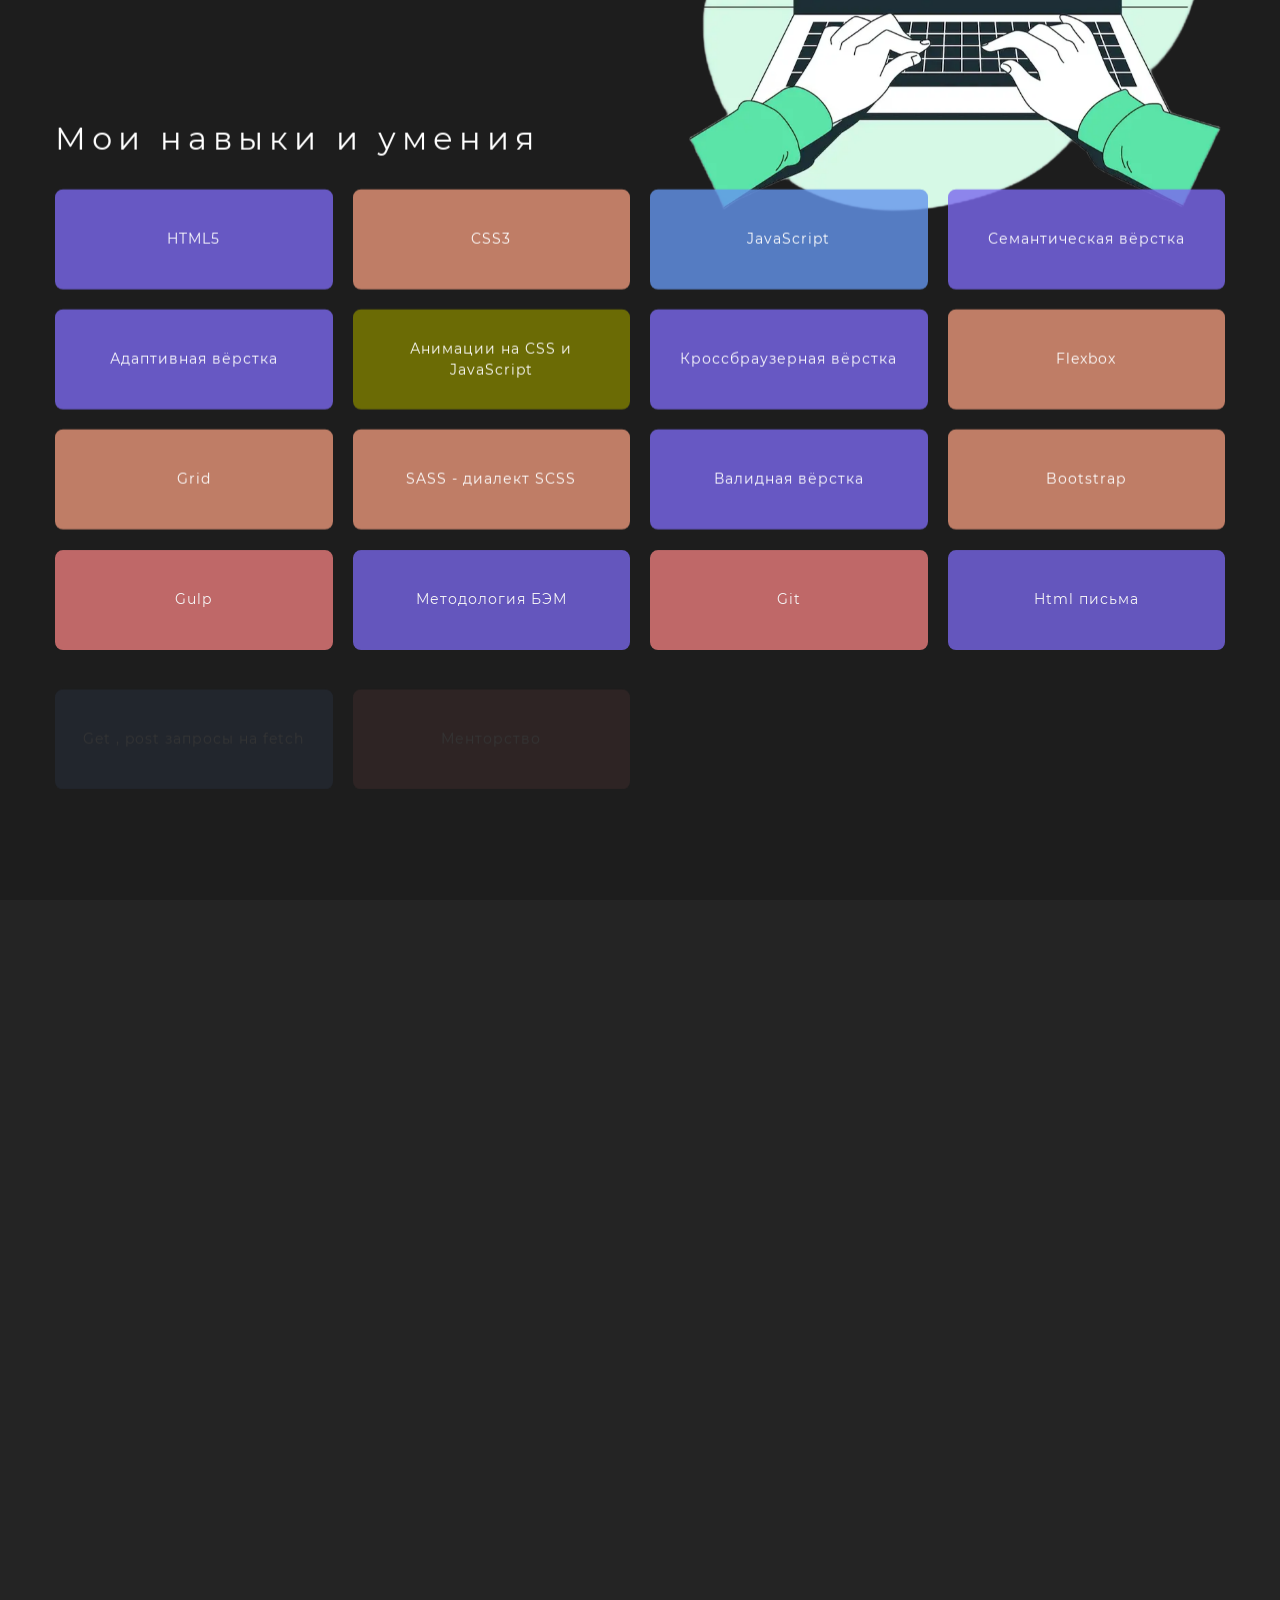
==== commit 178a172c: "работа с анимацией" ====
--- a/index.html
+++ b/index.html
@@ -54,7 +54,7 @@
                     </a>
                   </li>
                   <li class="hello__item hello__item_2">
-                    <a class="hello__link" target="_blank" href="https://t.me/romand95" aria-label="Ссылка на телеграм">
+                    <a class="hello__link" target="_blank" href="https://t.me/rmnddnk" aria-label="Ссылка на телеграм">
                       <svg width="24" height="24">
                         <use xlink:href="./img/svg/sprites.svg#telegram"></use>
                       </svg>
@@ -657,7 +657,7 @@
                       </a>
                     </li>
                     <li class="contacts-sublist__item contacts-sublist__item_2">
-                      <a class="contacts-sublist__link" target="_blank" href="https://t.me/romand95"
+                      <a class="contacts-sublist__link" target="_blank" href="https://t.me/rmnddnk"
                         aria-label="Ссылка на телеграм">
                         <svg width="24" height="24">
                           <use xlink:href="./img/svg/sprites.svg#telegram"></use>
--- a/css/main-min.css
+++ b/css/main-min.css
@@ -160,7 +160,7 @@
 }
 
 body {
-  background-color: #fff
+  background-color: #242424
 }
 
 .page {
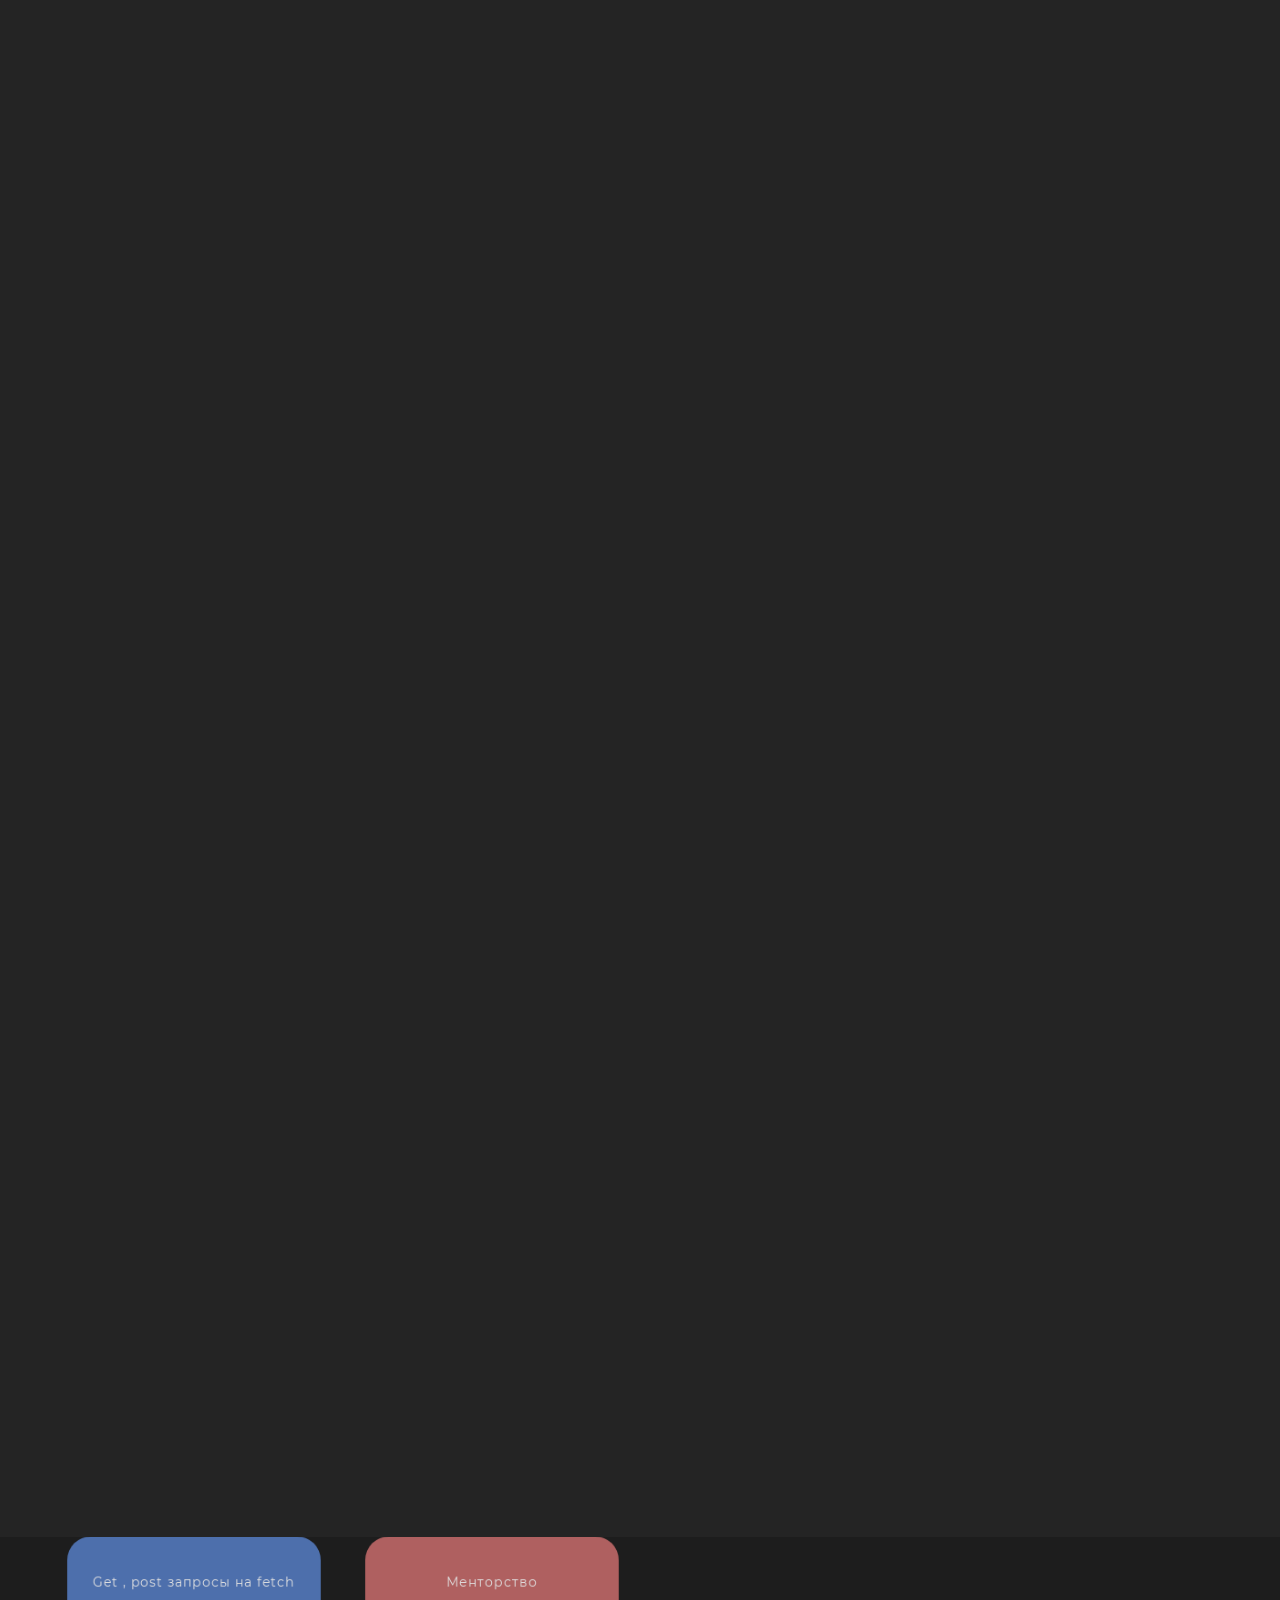
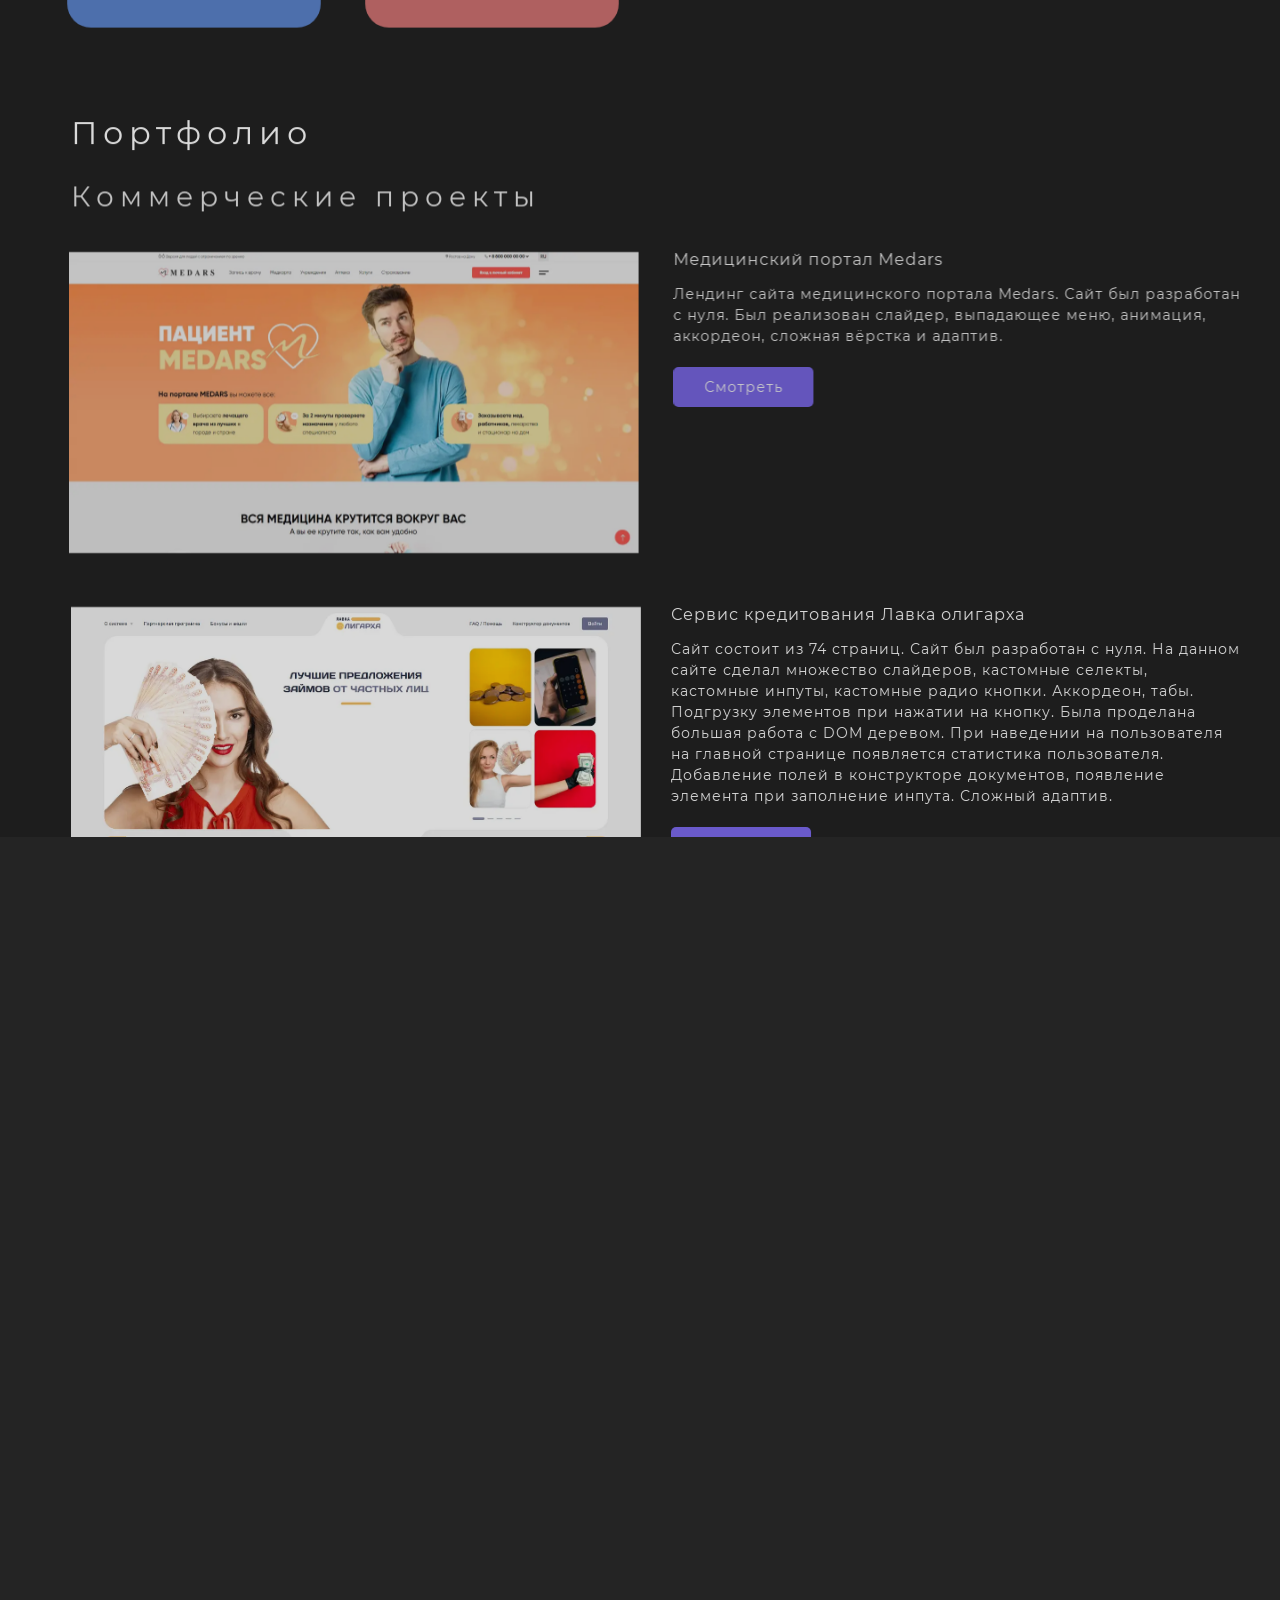
==== commit e2c4de26: "Небольшие правки" ====
--- a/index.html
+++ b/index.html
@@ -10,11 +10,8 @@
     content="Frontend-разработчик, frontend-developer, frontend разработчик, frontend developer, html-верстальщик, html верстальщик, разработка сайта, вёрстка сайта, специалист по созданию сайтов, специалист по вёрстке, senior frontend-разработчик, senior frontend разработчик, senior frontend developer, senior frontend-developer, middle frontend-разработчик, middle frontend разработчик, middle frontend developer, middle frontend-developer">
   <meta name="author" content="Роман Доденко">
   <link rel="shortcut icon" href="./img/favicon.png">
-  <link rel="preload" href="./fonts/Montserrat-Bold.woff" as="font">
   <link rel="preload" href="./fonts/Montserrat-Bold.woff2" as="font">
-  <link rel="preload" href="./fonts/Montserrat-Regular.woff" as="font">
   <link rel="preload" href="./fonts/Montserrat-Regular.woff2" as="font">
-  <link rel="preload" href="./fonts/Montserrat-Light.woff" as="font">
   <link rel="preload" href="./fonts/Montserrat-Light.woff2" as="font">
   <link rel="stylesheet" href="./resources/swiper/swiper.css">
   <link rel="stylesheet" href="./css/main-min.css">
--- a/css/main-min.css
+++ b/css/main-min.css
@@ -108,7 +108,7 @@
   font-style: normal;
   font-weight: 700;
   font-display: swap;
-  src: local("Montserrat-Bold"), url(../fonts/Montserrat-Bold.woff2) format("woff2"), url(../fonts/Montserrat-Bold.woff) format("woff")
+  src: local("Montserrat-Bold"), url(../fonts/Montserrat-Bold.woff2) format("woff2")
 }
 
 @font-face {
@@ -116,7 +116,7 @@
   font-style: normal;
   font-weight: 400;
   font-display: swap;
-  src: local("Montserrat-Regular"), url(../fonts/Montserrat-Regular.woff2) format("woff2"), url(../fonts/Montserrat-Regular.woff) format("woff")
+  src: local("Montserrat-Regular"), url(../fonts/Montserrat-Regular.woff2) format("woff2")
 }
 
 @font-face {
@@ -124,7 +124,7 @@
   font-style: normal;
   font-weight: 300;
   font-display: swap;
-  src: local("Montserrat-Light"), url(../fonts/Montserrat-Light.woff2) format("woff2"), url(../fonts/Montserrat-Light.woff) format("woff")
+  src: local("Montserrat-Light"), url(../fonts/Montserrat-Light.woff2) format("woff2")
 }
 
 :root {
@@ -171,7 +171,7 @@
   -webkit-box-direction: normal;
   -ms-flex-direction: column;
   flex-direction: column;
-  font-family: Montserrat;
+  font-family: Montserrat, Arial, Helvetica, sans-serif;
   min-height: 100%;
   overflow: hidden;
   max-width: 1920px;
@@ -405,7 +405,7 @@
 .hello__body {
   -webkit-box-flex: 0;
   -ms-flex: 0 1 600px;
-  flex: 0 1 600px
+  flex: 0 1 600px;
 }
 
 @media (max-width:850px) {
@@ -417,6 +417,10 @@
   }
 }
 
+.hello__title {
+  opacity: 0;
+}
+
 .hello__title span {
   display: block
 }
@@ -435,6 +439,10 @@
   .hello__title:not(:last-child) {
     margin-bottom: 20px
   }
+}
+
+.hello__text {
+  opacity: 0;
 }
 
 .hello__text:not(:last-child) {
@@ -458,7 +466,8 @@
   -webkit-box-flex: 0;
   -ms-flex: 0 1 542px;
   flex: 0 1 542px;
-  padding-bottom: 44%
+  padding-bottom: 44%;
+  opacity: 0;
 }
 
 @media (max-width:850px) {
@@ -509,7 +518,8 @@
   -webkit-box-flex: 0;
   -ms-flex: 0 0 30px;
   flex: 0 0 30px;
-  height: 30px
+  height: 30px;
+  opacity: 0;
 }
 
 .hello__link {
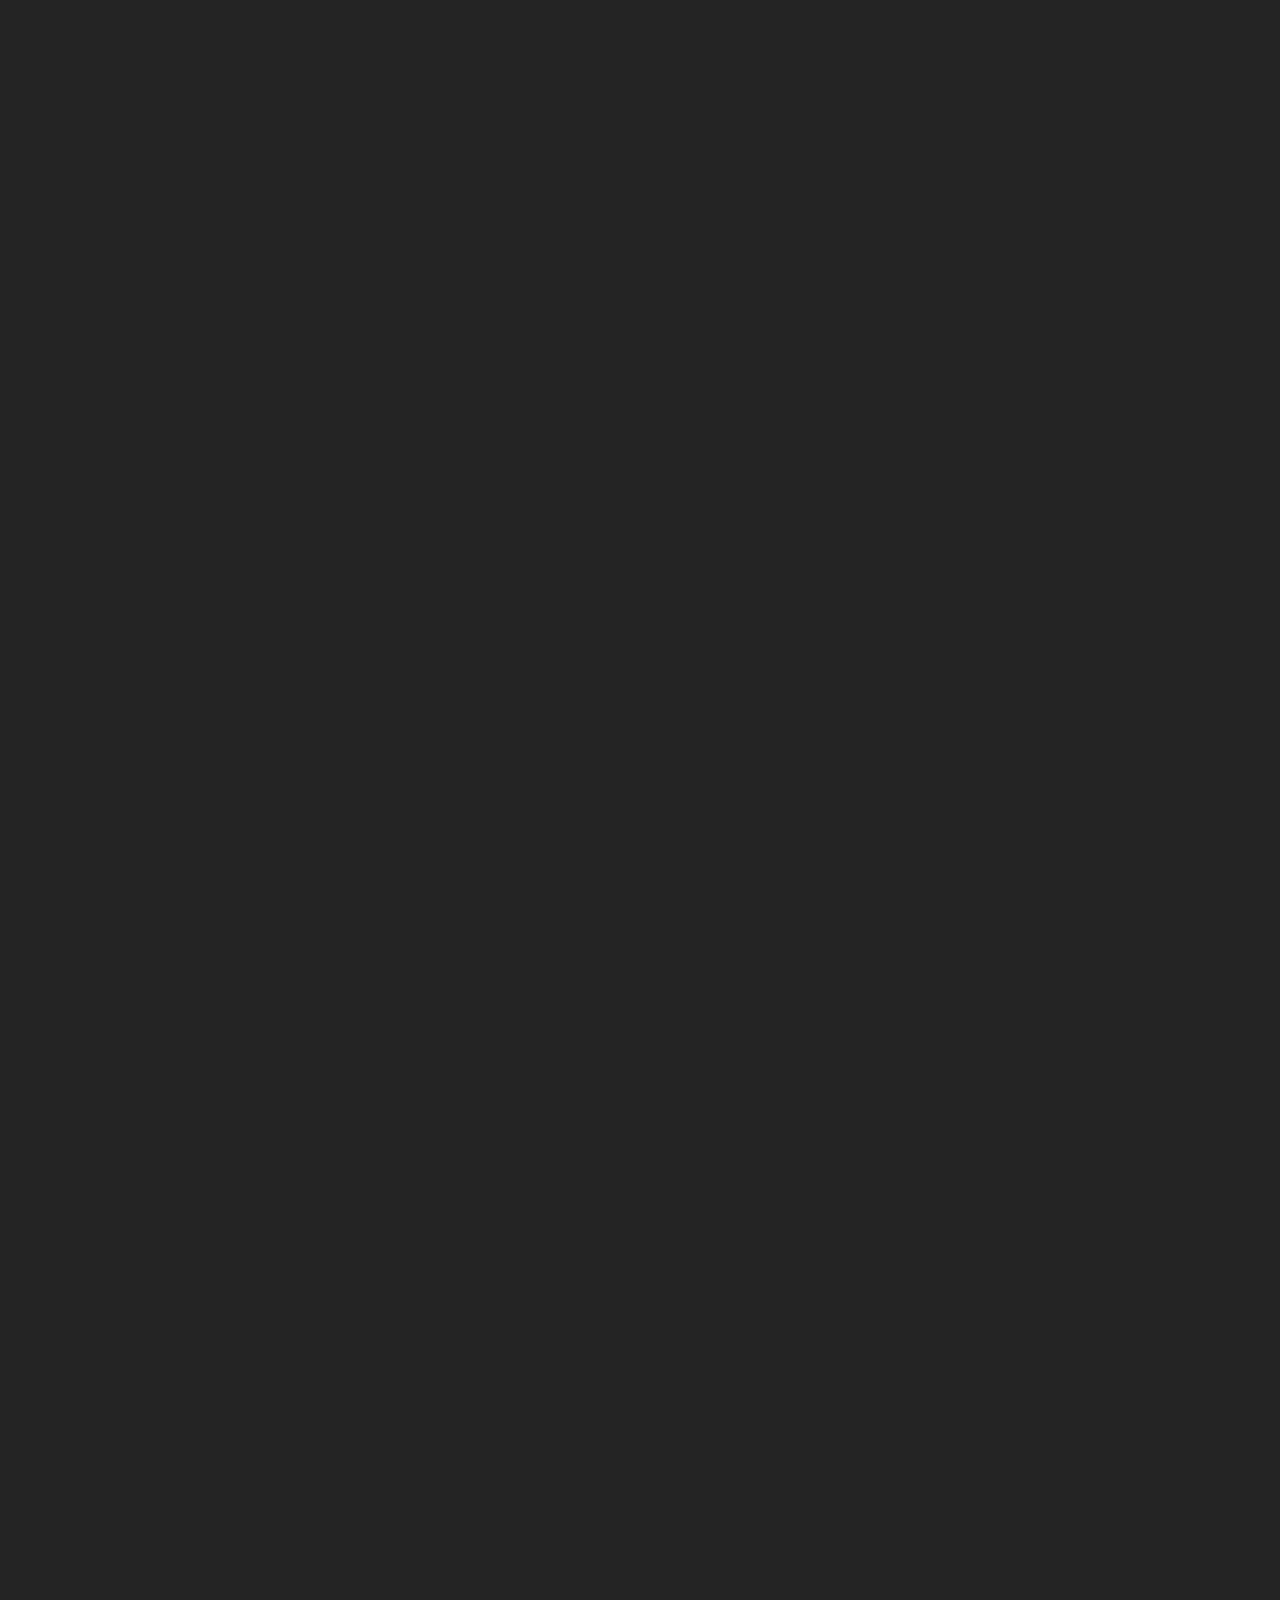
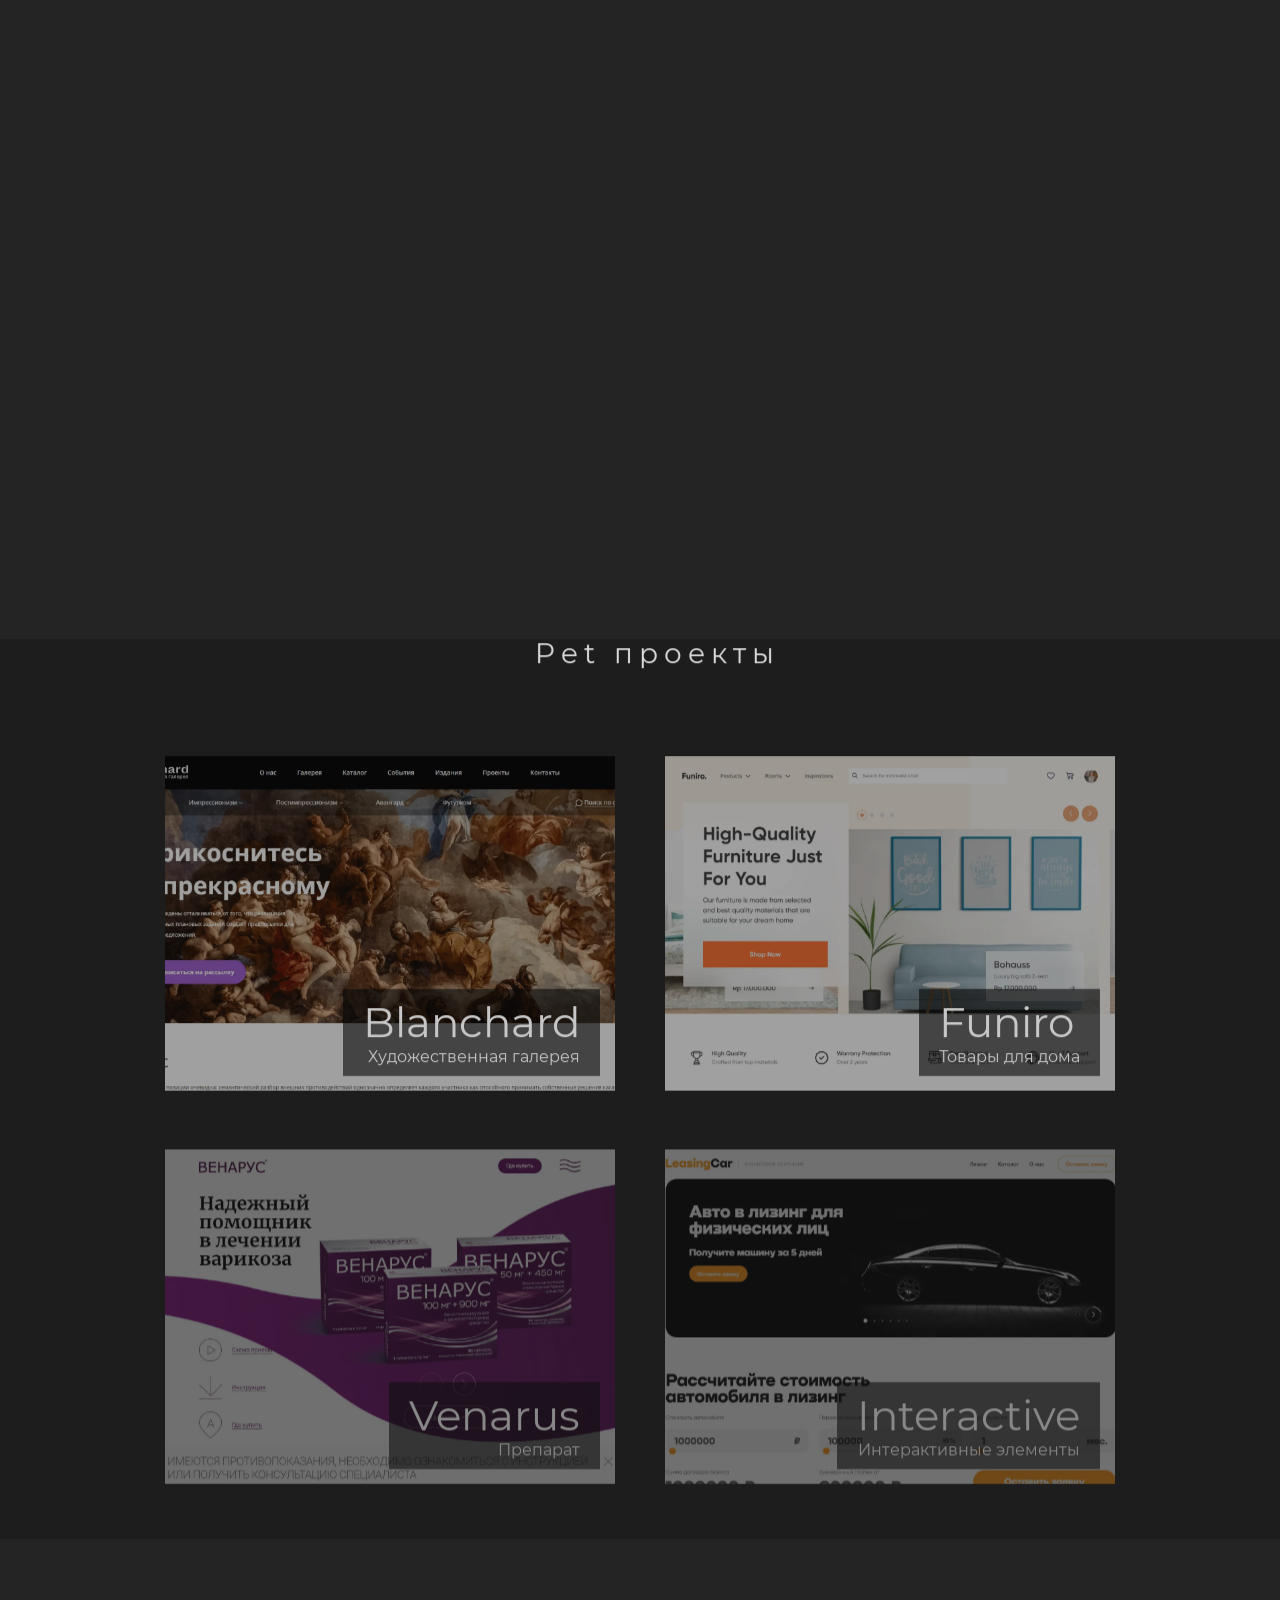
==== commit 9b5c930f: "Новые карточки" ====
--- a/index.html
+++ b/index.html
@@ -176,6 +176,241 @@
             </ul>
           </div>
         </section>
+        <section class="block-zerg">
+          <ul class="zerg-list">
+            <li class="zerg-list__item">
+              <div class="zerg-list__titles">
+                <h2 class="zerg-list__title title-v1">Портфолио</h2>
+                <h3 class="zerg-list__subtitle title-v2">Коммерческие проекты</h3>
+              </div>
+              <div class="zerg-list__items">
+                <div class="zerg-item">
+                  <div class="zerg-item__image">
+                    <picture>
+                      <source media="(min-width: 320px)" srcset="./img/medars.webp" type="image/webp"><img
+                        src="./img/medars.png" loading="lazy" width="300" height="300" alt="Картинка"></picture>
+                  </div>
+                  <p class="zerg-item__text">Лендинг сайта медицинского портала Medars. Сайт был разработан с нуля. Был
+                    реализован слайдер, выпадающее меню, анимация, аккордеон, сложная вёрстка и адаптив.</p><a
+                    class="zerg-item__link" href="./sites/commerce/medars/index.html"></a>
+                  <div class="zerg-item__descr"><button class="zerg-item__button" type="button"
+                      aria-label="Смотреть проект">Medars <span>Медицинский портал</span></button></div>
+                </div>
+                <div class="zerg-item">
+                  <div class="zerg-item__image">
+                    <picture>
+                      <source media="(min-width: 320px)" srcset="./img/lavka-oligarha.webp" type="image/webp"><img
+                        src="./img/lavka-oligarha.png" loading="lazy" width="300" height="300" alt="Картинка"></picture>
+                  </div>
+                  <p class="zerg-item__text">Сайт состоит из 74 страниц. Сайт был разработан с нуля. На данном сайте
+                    сделал множество слайдеров, кастомные селекты, кастомные инпуты, кастомные радио кнопки. Аккордеон,
+                    табы. Подгрузку элементов при нажатии на кнопку. Была проделана большая работа с DOM деревом. При
+                    наведении на пользователя на главной странице появляется статистика пользователя. Добавление полей в
+                    конструкторе документов, появление элемента при заполнение инпута. Сложный адаптив.</p><a
+                    class="zerg-item__link" href="./sites/commerce/lavka-oligarha/index.html"></a>
+                  <div class="zerg-item__descr"><button class="zerg-item__button" type="button"
+                      aria-label="Смотреть проект">Лавка олигарха <span>Сервис кредитования</span></button></div>
+                </div>
+                <div class="zerg-item">
+                  <div class="zerg-item__image">
+                    <picture>
+                      <source media="(min-width: 320px)" srcset="./img/iskywenie.webp" type="image/webp"><img
+                        src="./img/iskywenie.png" loading="lazy" width="300" height="300" alt="Картинка"></picture>
+                  </div>
+                  <p class="zerg-item__text">Лендинг сайта шоу Искушение. Сайт был разработан с нуля. На данном сайте
+                    реализовал дождь, через canvas. При наведение на главный блок, появляются фотографии. Классный ховер
+                    эффект капель при наведение на кнопку билеты.</p><a class="zerg-item__link" href="./sites/commerce/iskywenie/index.html"></a>
+                  <div class="zerg-item__descr"><button class="zerg-item__button" type="button"
+                      aria-label="Смотреть проект">Искушение <span>Шоу Искушение</span></button></div>
+                </div>
+                <div class="zerg-item">
+                  <div class="zerg-item__image">
+                    <picture>
+                      <source media="(min-width: 320px)" srcset="./img/akb.webp" type="image/webp"><img
+                        src="./img/akb.png" loading="lazy" width="300" height="300" alt="Картинка"></picture>
+                  </div>
+                  <p class="zerg-item__text">Сайт состоит из 6 страниц. Сайт был разработан с нуля. На данном сайте
+                    сделал множество кастомных инпутов, селектов. Кастомный скролл. Фильтр в каталоге. Попапы. Grid
+                    сетку. Вставил яндекс карту, с ленивой загрузкой( условно если пользователь приближается к карте, до
+                    неё остается 500 пикселей, она загружается ), такой метод улучшает загрузка сайта. Сложный адаптив.
+                  </p><a class="zerg-item__link" href="./sites/commerce/akb/index.html"></a>
+                  <div class="zerg-item__descr"><button class="zerg-item__button" type="button"
+                      aria-label="Смотреть проект">Zamena-AKB <span>Продажа аккумуляторов</span></button></div>
+                </div>
+                <div class="zerg-item">
+                  <div class="zerg-item__image">
+                    <picture>
+                      <source media="(min-width: 320px)" srcset="./img/septik-stroy.webp" type="image/webp"><img
+                        src="./img/septik-stroy.png" loading="lazy" width="300" height="300" alt="Картинка"></picture>
+                  </div>
+                  <p class="zerg-item__text">Сайт состоит из 10 страниц. Сайт был разработан с нуля. На данном сайте
+                    сделал выпадающий список в меню. Множество слайдеров. Двойной слайдер. Яндекс карты. Грид сетки.
+                    Сделал отправку форм на сервер, через метод fetch.</p><a class="zerg-item__link" href="./sites/commerce/septik-stroy/index.html"></a>
+                  <div class="zerg-item__descr"><button class="zerg-item__button" type="button"
+                      aria-label="Смотреть проект">Septik stroy <span>Установка септиков</span></button></div>
+                </div>
+                <div class="zerg-item">
+                  <div class="zerg-item__image">
+                    <picture>
+                      <source media="(min-width: 320px)" srcset="./img/grevs.webp" type="image/webp"><img
+                        src="./img/grevs.png" loading="lazy" width="300" height="300" alt="Картинка"></picture>
+                  </div>
+                  <p class="zerg-item__text">Лендинг интернет магазина по продаже спортивной экипировки и снаряжения
+                    Grevs. Сайт был разработан с нуля. На данном сайте сделал кастомные инпуты, кастомный селект.
+                    Анимация.</p><a class="zerg-item__link" href="./sites/commerce/grevs/index.html"></a>
+                  <div class="zerg-item__descr"><button class="zerg-item__button" type="button"
+                      aria-label="Смотреть проект">Grevs <span>Спортивные товары</span></button></div>
+                </div>
+                <div class="zerg-item">
+                  <div class="zerg-item__image">
+                    <picture>
+                      <source media="(min-width: 320px)" srcset="./img/ohta.webp" type="image/webp"><img
+                        src="./img/ohta.png" loading="lazy" width="300" height="300" alt="Картинка"></picture>
+                  </div>
+                  <p class="zerg-item__text">Сайт состоит из 9 страниц. Сайт был разработан с нуля. На данном сайте
+                    сделал множество слайдеров. Галерею. Кастомные инпуты. Табы. Попапы. Grid сетку Вставил яндекс
+                    карту, с ленивой загрузкой( условно если пользователь приближается к карте, до неё остается 500
+                    пикселей, она загружается ), такой метод улучшает загрузка сайта.</p><a class="zerg-item__link"
+                    href="./sites/commerce/ohta/index.html"></a>
+                  <div class="zerg-item__descr"><button class="zerg-item__button" type="button"
+                      aria-label="Смотреть проект">Ohta SKI Resort <span>Апарт отель</span></button></div>
+                </div>
+                <div class="zerg-item">
+                  <div class="zerg-item__image">
+                    <picture>
+                      <source media="(min-width: 320px)" srcset="./img/quality.webp" type="image/webp"><img
+                        src="./img/quality.png" loading="lazy" width="300" height="300" alt="Картинка"></picture>
+                  </div>
+                  <p class="zerg-item__text">Лендинг сервиса по ремонту техники Quality. Сайт был разработан с нуля. На
+                    данном сайте сделал параллакс эффект. Grid сетку. Табы. Попапы. Анимацию при скролле сайта. Вставил
+                    яндекс карту, с ленивой загрузкой( условно если пользователь приближается к карте, до неё остается
+                    500 пикселей, она загружается ), такой метод улучшает загрузка сайта. Подключил и настроил форму для
+                    отправки письма на почту.</p><a class="zerg-item__link" href="./sites/commerce/quality/index.html"></a>
+                  <div class="zerg-item__descr"><button class="zerg-item__button" type="button"
+                      aria-label="Смотреть проект">Quality <span>Ремонт техники</span></button></div>
+                </div>
+                <div class="zerg-item">
+                  <div class="zerg-item__image">
+                    <picture>
+                      <source media="(min-width: 320px)" srcset="./img/lyasya.webp" type="image/webp"><img
+                        src="./img/lyasya.png" loading="lazy" width="300" height="300" alt="Картинка"></picture>
+                  </div>
+                  <p class="zerg-item__text">Лендинг интернет магазина Ляся. Сайт был разработан с нуля. На данном сайте
+                    сделал слайдер в главном блоке, слайдер в карточке товара, многорядный слайдер в каталоге. Табы.</p>
+                  <a class="zerg-item__link" href="./sites/commerce/lyasya/index.html"></a>
+                  <div class="zerg-item__descr"><button class="zerg-item__button" type="button"
+                      aria-label="Смотреть проект">Ляся <span>Продажа товаров</span></button></div>
+                </div>
+                <div class="zerg-item">
+                  <div class="zerg-item__image">
+                    <picture>
+                      <source media="(min-width: 320px)" srcset="./img/umi-card-page.webp" type="image/webp"><img
+                        src="./img/umi-card-page.png" loading="lazy" width="300" height="300" alt="Картинка"></picture>
+                  </div>
+                  <p class="zerg-item__text">Страница Nfc Umicard для сайта веб студии ABI business. Страница была
+                    разработана с нуля. На данном сайте сделал интересный аккордеон. Сложный адаптив.</p><a
+                    class="zerg-item__link" href="./sites/commerce/nfc-umicard/index.html"></a>
+                  <div class="zerg-item__descr"><button class="zerg-item__button" type="button"
+                      aria-label="Смотреть проект">Nfc Umicard <span>NFC карты</span></button></div>
+                </div>
+              </div>
+            </li>
+            <li class="zerg-list__item">
+              <div class="zerg-list__titles">
+                <h3 class="zerg-list__subtitle title-v2">Pet проекты</h3>
+              </div>
+              <div class="zerg-list__items">
+                <div class="zerg-item">
+                  <div class="zerg-item__image">
+                    <picture>
+                      <source media="(min-width: 320px)" srcset="./img/blanchard.webp" type="image/webp"><img
+                        src="./img/blanchard.png" loading="lazy" width="300" height="300" alt="Картинка"></picture>
+                  </div>
+                  <p class="zerg-item__text">Лендинг художественной галереи Blanchard. Сайт был разработан с нуля. На
+                    данном сайте сделал красивый слайдер на заднем фоне, с анимацией увеличения и уменьшения. Аккордеон,
+                    табы. Тултип. Кастомный селект, слайдер с попапами. Кастомные инпуты. Кастомный скролл. Вставил
+                    яндекс карту, с ленивой загрузкой( условно если пользователь приближается к карте, до неё остается
+                    500 пикселей, она загружается ), такой метод улучшает загрузка сайта. Подключил и настроил форму для
+                    отправки письма на почту.</p><a class="zerg-item__link" href="./sites/pet/blanchard/index.html"></a>
+                  <div class="zerg-item__descr"><button class="zerg-item__button" type="button"
+                      aria-label="Смотреть проект">Blanchard <span>Художественная галерея</span></button></div>
+                </div>
+                <div class="zerg-item">
+                  <div class="zerg-item__image">
+                    <picture>
+                      <source media="(min-width: 320px)" srcset="./img/funiro.webp" type="image/webp"><img
+                        src="./img/funiro.png" loading="lazy" width="300" height="300" alt="Картинка"></picture>
+                  </div>
+                  <p class="zerg-item__text">Лендинг интернет магазина Funiro. Сайт был разработан с нуля. На данном
+                    сайте сделал множество необычных и красивых слайдеров. Красивый ховер эффект на карточки. Красивую
+                    галерею.</p><a class="zerg-item__link" href="./sites/pet/funiro/index.html"></a>
+                  <div class="zerg-item__descr"><button class="zerg-item__button" type="button"
+                      aria-label="Смотреть проект">Funiro <span>Товары для дома</span></button></div>
+                </div>
+                <div class="zerg-item">
+                  <div class="zerg-item__image">
+                    <picture>
+                      <source media="(min-width: 320px)" srcset="./img/venarus.webp" type="image/webp"><img
+                        src="./img/venarus.png" loading="lazy" width="300" height="300" alt="Картинка"></picture>
+                  </div>
+                  <p class="zerg-item__text">Лендинг препарата Venarus. Сайт был разработан с нуля. На данном сайте
+                    сделал слайдеры, бесконечную анимацию прокрутки блока, много анимаций.</p><a class="zerg-item__link"
+                    href="./sites/pet/venarus/index.html"></a>
+                  <div class="zerg-item__descr"><button class="zerg-item__button" type="button"
+                      aria-label="Смотреть проект">Venarus <span>Препарат</span></button></div>
+                </div>
+                <div class="zerg-item">
+                  <div class="zerg-item__image">
+                    <picture>
+                      <source media="(min-width: 320px)" srcset="./img/interactive.webp" type="image/webp"><img
+                        src="./img/interactive.png" loading="lazy" width="300" height="300" alt="Картинка"></picture>
+                  </div>
+                  <p class="zerg-item__text">Сделан выпадающий список, таймер в слайдере, переключение слайдов -
+                    анимация fade, калькулятор, валидация формы, отправка данных на сервер с калькулятора(чтобы её
+                    посмотреть, нужно нажать на кнопку оставить заявку, открыть девтулс и в объекте будут данные).</p><a
+                    class="zerg-item__link" href="./sites/pet/interactive/index.html"></a>
+                  <div class="zerg-item__descr"><button class="zerg-item__button" type="button"
+                      aria-label="Смотреть проект">Interactive <span>Интерактивные элементы</span></button></div>
+                </div>
+                <div class="zerg-item">
+                  <div class="zerg-item__image">
+                    <picture>
+                      <source media="(min-width: 320px)" srcset="./img/sitdownpls.webp" type="image/webp"><img
+                        src="./img/sitdownpls.png" loading="lazy" width="300" height="300" alt="Картинка"></picture>
+                  </div>
+                  <p class="zerg-item__text">Сайт состоит из 4 страниц. Сайт был разработан с нуля. На данном сайте
+                    сделал множество слайдеров. Подключил и настроил форму для отправки письма на почту. Кастомные
+                    селекты. Кастомные инпуты. Кастомный range цены. Фильтр в каталоге. Grid сетку. Тултип.</p><a
+                    class="zerg-item__link" href="./sites/pet/sitdownpls/index.html"></a>
+                  <div class="zerg-item__descr"><button class="zerg-item__button" type="button"
+                      aria-label="Смотреть проект">Sitdownpls <span>Интернет магазин</span></button></div>
+                </div>
+                <div class="zerg-item">
+                  <div class="zerg-item__image">
+                    <picture>
+                      <source media="(min-width: 320px)" srcset="./img/high-pass.webp" type="image/webp"><img
+                        src="./img/high-pass.png" loading="lazy" width="300" height="300" alt="Картинка"></picture>
+                  </div>
+                  <p class="zerg-item__text">Лендинг фотостудии High-pass. Сайт был разработан с нуля. Данный сайт
+                    сделан с помощью grid, добавил анимацию.</p><a class="zerg-item__link" href="./sites/pet/high-pass/index.html"></a>
+                  <div class="zerg-item__descr"><button class="zerg-item__button" type="button"
+                      aria-label="Смотреть проект">High-pass <span>Фотостудия</span></button></div>
+                </div>
+                <div class="zerg-item">
+                  <div class="zerg-item__image">
+                    <picture>
+                      <source media="(min-width: 320px)" srcset="./img/evklid.webp" type="image/webp"><img
+                        src="./img/evklid.png" loading="lazy" width="300" height="300" alt="Картинка"></picture>
+                  </div>
+                  <p class="zerg-item__text">Лендинг строительной компании Evklid. Сайт был разработан с нуля. На данном
+                    сайте сделал слайдер, аккордеон, табы, валидацию формы.</p><a class="zerg-item__link" href="./sites/pet/evklid/index.html"></a>
+                  <div class="zerg-item__descr"><button class="zerg-item__button" type="button"
+                      aria-label="Смотреть проект">Evklid <span>Строительная компания</span></button></div>
+                </div>
+              </div>
+            </li>
+          </ul>
+        </section>
         <section class="portfolio">
           <div class="container">
             <h2 class="portfolio__title title-v1">
@@ -198,7 +433,8 @@
                           </a>
                         </div>
                         <div class="portfolio-swiper__descr">
-                          <a class="portfolio-swiper__see" target="_blank" href="./sites/commerce/medars/index.html" aria-label="Ссылка на проект">
+                          <a class="portfolio-swiper__see" target="_blank" href="./sites/commerce/medars/index.html"
+                            aria-label="Ссылка на проект">
                             Медицинский портал Medars
                           </a>
                           <p class="portfolio-swiper__text">
@@ -223,7 +459,8 @@
                           </a>
                         </div>
                         <div class="portfolio-swiper__descr">
-                          <a class="portfolio-swiper__see" target="_blank" href="./sites/commerce/lavka-oligarha/index.html" aria-label="Ссылка на проект">
+                          <a class="portfolio-swiper__see" target="_blank"
+                            href="./sites/commerce/lavka-oligarha/index.html" aria-label="Ссылка на проект">
                             Сервис кредитования Лавка олигарха
                           </a>
                           <p class="portfolio-swiper__text">
@@ -249,7 +486,8 @@
                           </a>
                         </div>
                         <div class="portfolio-swiper__descr">
-                          <a class="portfolio-swiper__see" target="_blank" href="./sites/commerce/iskywenie/index.html" aria-label="Ссылка на проект">
+                          <a class="portfolio-swiper__see" target="_blank" href="./sites/commerce/iskywenie/index.html"
+                            aria-label="Ссылка на проект">
                             Шоу Искушение
                           </a>
                           <p class="portfolio-swiper__text">
@@ -272,7 +510,8 @@
                           </a>
                         </div>
                         <div class="portfolio-swiper__descr">
-                          <a class="portfolio-swiper__see" target="_blank" href="./sites/commerce/akb/index.html" aria-label="Ссылка на проект">
+                          <a class="portfolio-swiper__see" target="_blank" href="./sites/commerce/akb/index.html"
+                            aria-label="Ссылка на проект">
                             Интернет магазин Zamena-AKB
                           </a>
                           <p class="portfolio-swiper__text">
@@ -299,7 +538,8 @@
                           </a>
                         </div>
                         <div class="portfolio-swiper__descr">
-                          <a class="portfolio-swiper__see" target="_blank" href="./sites/commerce/septik-stroy/index.html" aria-label="Ссылка на проект">
+                          <a class="portfolio-swiper__see" target="_blank"
+                            href="./sites/commerce/septik-stroy/index.html" aria-label="Ссылка на проект">
                             Продажа и установка септиков на вашем участке Septik stroy
                           </a>
                           <p class="portfolio-swiper__text">
@@ -322,7 +562,8 @@
                           </a>
                         </div>
                         <div class="portfolio-swiper__descr">
-                          <a class="portfolio-swiper__see" target="_blank" href="./sites/commerce/grevs/index.html" aria-label="Ссылка на проект">
+                          <a class="portfolio-swiper__see" target="_blank" href="./sites/commerce/grevs/index.html"
+                            aria-label="Ссылка на проект">
                             Интернет магазин Grevs
                           </a>
                           <p class="portfolio-swiper__text">
@@ -369,7 +610,8 @@
                           </a>
                         </div>
                         <div class="portfolio-swiper__descr">
-                          <a class="portfolio-swiper__see" target="_blank" href="./sites/commerce/quality/index.html" aria-label="Ссылка на проект">
+                          <a class="portfolio-swiper__see" target="_blank" href="./sites/commerce/quality/index.html"
+                            aria-label="Ссылка на проект">
                             Сервис по ремонту техники Quality
                           </a>
                           <p class="portfolio-swiper__text">
@@ -410,7 +652,8 @@
                       </li>
                       <li class="portfolio-swiper__slide swiper-slide">
                         <div class="portfolio-swiper__image">
-                          <a target="_blank" href="./sites/commerce/nfc-umicard/index.html" aria-label="Ссылка на проект">
+                          <a target="_blank" href="./sites/commerce/nfc-umicard/index.html"
+                            aria-label="Ссылка на проект">
                             <picture>
                               <source srcset="./img/umi-card-page.webp" type="image/webp"><img
                                 src="./img/umi-card-page.png" loading="lazy" width="460" height="301"
@@ -455,7 +698,8 @@
                           </a>
                         </div>
                         <div class="portfolio-swiper__descr">
-                          <a class="portfolio-swiper__see" target="_blank" href="./sites/pet/blanchard/index.html" aria-label="Ссылка на проект">
+                          <a class="portfolio-swiper__see" target="_blank" href="./sites/pet/blanchard/index.html"
+                            aria-label="Ссылка на проект">
                             Художественная галерея Blanchard
                           </a>
                           <p class="portfolio-swiper__text">
@@ -481,7 +725,8 @@
                           </a>
                         </div>
                         <div class="portfolio-swiper__descr">
-                          <a class="portfolio-swiper__see" target="_blank" href="./sites/pet/funiro/index.html" aria-label="Ссылка на проект">
+                          <a class="portfolio-swiper__see" target="_blank" href="./sites/pet/funiro/index.html"
+                            aria-label="Ссылка на проект">
                             Интернет магазин Funiro
                           </a>
                           <p class="portfolio-swiper__text">
@@ -504,7 +749,8 @@
                           </a>
                         </div>
                         <div class="portfolio-swiper__descr">
-                          <a class="portfolio-swiper__see" target="_blank" href="./sites/pet/venarus/index.html" aria-label="Ссылка на проект">
+                          <a class="portfolio-swiper__see" target="_blank" href="./sites/pet/venarus/index.html"
+                            aria-label="Ссылка на проект">
                             Сайт препарата Venarus
                           </a>
                           <p class="portfolio-swiper__text">
@@ -526,7 +772,8 @@
                           </a>
                         </div>
                         <div class="portfolio-swiper__descr">
-                          <a class="portfolio-swiper__see" target="_blank" href="./sites/pet/interactive/index.html" aria-label="Ссылка на проект">
+                          <a class="portfolio-swiper__see" target="_blank" href="./sites/pet/interactive/index.html"
+                            aria-label="Ссылка на проект">
                             Интерактивные элементы
                           </a>
                           <p class="portfolio-swiper__text">
@@ -549,7 +796,8 @@
                           </a>
                         </div>
                         <div class="portfolio-swiper__descr">
-                          <a class="portfolio-swiper__see" target="_blank" href="./sites/pet/sitdownpls/index.html" aria-label="Ссылка на проект">
+                          <a class="portfolio-swiper__see" target="_blank" href="./sites/pet/sitdownpls/index.html"
+                            aria-label="Ссылка на проект">
                             Интернет магазин Sitdownpls
                           </a>
                           <p class="portfolio-swiper__text">
@@ -572,7 +820,8 @@
                           </a>
                         </div>
                         <div class="portfolio-swiper__descr">
-                          <a class="portfolio-swiper__see" target="_blank" href="./sites/pet/high-pass/index.html" aria-label="Ссылка на проект">
+                          <a class="portfolio-swiper__see" target="_blank" href="./sites/pet/high-pass/index.html"
+                            aria-label="Ссылка на проект">
                             Фотостудия High-pass
                           </a>
                           <p class="portfolio-swiper__text">
@@ -594,7 +843,8 @@
                           </a>
                         </div>
                         <div class="portfolio-swiper__descr">
-                          <a class="portfolio-swiper__see" target="_blank" href="./sites/pet/evklid/index.html" aria-label="Ссылка на проект">
+                          <a class="portfolio-swiper__see" target="_blank" href="./sites/pet/evklid/index.html"
+                            aria-label="Ссылка на проект">
                             Строительная компания Evklid
                           </a>
                           <p class="portfolio-swiper__text">
@@ -693,6 +943,36 @@
       </footer>
     </div>
   </div>
+  <div class="zerg">
+    <div class="zerg__image zerg__image_1">
+      <picture>
+        <source media="(min-width: 320px)" srcset="./img/medars.webp" type="image/webp"><img src="./img/medars.png"
+          loading="lazy" width="300" height="300" alt="Image"></picture>
+    </div>
+    <div class="zerg__image zerg__image_2">
+      <picture>
+        <source media="(min-width: 320px)" srcset="./img/lavka-oligarha.webp" type="image/webp"><img
+          src="./img/lavka-oligarha.png" loading="lazy" width="300" height="300" alt="Image"></picture>
+    </div>
+    <div class="zerg__image zerg__image_3">
+      <picture>
+        <source media="(min-width: 320px)" srcset="./img/funiro.webp" type="image/webp"><img src="./img/funiro.png"
+          loading="lazy" width="300" height="300" alt="Image"></picture>
+    </div>
+    <div class="zerg__image zerg__image_4">
+      <picture>
+        <source media="(min-width: 320px)" srcset="./img/grevs.webp" type="image/webp"><img src="./img/grevs.png"
+          loading="lazy" width="300" height="300" alt="Image"></picture>
+    </div>
+    <div class="zerg__image zerg__image_main">
+      <picture>
+        <source media="(min-width: 320px)" srcset="./img/iskywenie.webp" type="image/webp"><img
+          src="./img/iskywenie.png" loading="lazy" width="300" height="300" alt="Image"></picture>
+    </div>
+    <div class="zerg__descr"><button class="zerg__close"><span></span></button>
+      <p class="zerg__text text">Тут текст</p><a class="zerg__link" target="_blank" href="">Смотреть</a>
+    </div>
+  </div>
 </body>
 
 </html>
--- a/css/main-min.css
+++ b/css/main-min.css
@@ -1,1306 +1 @@
-* {
-  padding: 0;
-  margin: 0;
-  border: 0
-}
-
-*,
-:after,
-:before {
-  -webkit-box-sizing: border-box;
-  box-sizing: border-box
-}
-
-:active,
-:focus {
-  outline: 0
-}
-
-a:active,
-a:focus {
-  outline: 0
-}
-
-aside,
-footer,
-header,
-nav {
-  display: block
-}
-
-body,
-html {
-  height: 100%;
-  width: 100%;
-  font-size: 100%;
-  line-height: 1;
-  font-size: 14px;
-  -ms-text-size-adjust: 100%;
-  -moz-text-size-adjust: 100%;
-  -webkit-text-size-adjust: 100%
-}
-
-button,
-input,
-textarea {
-  font-family: inherit
-}
-
-input::-ms-clear {
-  display: none
-}
-
-input,
-textarea {
-  -webkit-appearance: none;
-  border-radius: 0
-}
-
-button {
-  cursor: pointer;
-  background-color: transparent
-}
-
-button::-moz-focus-inner {
-  padding: 0;
-  border: 0
-}
-
-a {
-  display: inline-block
-}
-
-a,
-a:visited {
-  text-decoration: none
-}
-
-a:hover {
-  text-decoration: none
-}
-
-ul li {
-  list-style: none
-}
-
-img {
-  vertical-align: top
-}
-
-h1,
-h2,
-h3,
-h4,
-h5,
-h6 {
-  font-size: inherit;
-  font-weight: inherit
-}
-
-picture {
-  display: block;
-  width: 100%;
-  height: 100%
-}
-
-@font-face {
-  font-family: Montserrat;
-  font-style: normal;
-  font-weight: 700;
-  font-display: swap;
-  src: local("Montserrat-Bold"), url(../fonts/Montserrat-Bold.woff2) format("woff2")
-}
-
-@font-face {
-  font-family: Montserrat;
-  font-style: normal;
-  font-weight: 400;
-  font-display: swap;
-  src: local("Montserrat-Regular"), url(../fonts/Montserrat-Regular.woff2) format("woff2")
-}
-
-@font-face {
-  font-family: Montserrat;
-  font-style: normal;
-  font-weight: 300;
-  font-display: swap;
-  src: local("Montserrat-Light"), url(../fonts/Montserrat-Light.woff2) format("woff2")
-}
-
-:root {
-  --black: #000000;
-  --white: #ffffff;
-  --purple: #7b68ee;
-  --salmon: #e9967a;
-  --cornflowerblue: #6495ed;
-  --lightcoral: #f08080;
-  --olive: #808000;
-  --hover: #7b68ee;
-  --active: #4169e1;
-  --hover2: #ffffff;
-  --active2: #ffffff
-}
-
-.container {
-  max-width: 1210px;
-  padding: 0 20px;
-  margin: 0 auto
-}
-
-@media (max-width:991px) {
-  .container {
-    padding: 0 15px
-  }
-}
-
-@media (max-width:600px) {
-  .container {
-    padding: 0 10px
-  }
-}
-
-body {
-  background-color: #242424
-}
-
-.page {
-  display: -webkit-box;
-  display: -ms-flexbox;
-  display: flex;
-  -webkit-box-orient: vertical;
-  -webkit-box-direction: normal;
-  -ms-flex-direction: column;
-  flex-direction: column;
-  font-family: Montserrat, Arial, Helvetica, sans-serif;
-  min-height: 100%;
-  overflow: hidden;
-  max-width: 1920px;
-  margin: 0 auto;
-  background-size: 3px
-}
-
-.no-webp .no-webp .page {
-  background-image: url(../img/bg.jpg)
-}
-
-.webp .page {
-  background-image: url(../img/bg.webp)
-}
-
-main {
-  -webkit-box-flex: 1;
-  -ms-flex: 1 1 auto;
-  flex: 1 1 auto
-}
-
-main:not(:last-child) {
-  margin-bottom: 80px
-}
-
-@media (max-width:991px) {
-  main:not(:last-child) {
-    margin-bottom: 60px
-  }
-}
-
-@media (max-width:600px) {
-  main:not(:last-child) {
-    margin-bottom: 40px
-  }
-}
-
-.title-v1 {
-  font-size: 32px;
-  line-height: 1.3;
-  font-weight: 400;
-  color: var(--white);
-  letter-spacing: 6px
-}
-
-@media (max-width:991px) {
-  .title-v1 {
-    font-size: 26px
-  }
-}
-
-@media (max-width:600px) {
-  .title-v1 {
-    font-size: 22px
-  }
-}
-
-.title-v1:not(:last-child) {
-  margin-bottom: 30px
-}
-
-@media (max-width:991px) {
-  .title-v1:not(:last-child) {
-    margin-bottom: 25px
-  }
-}
-
-@media (max-width:600px) {
-  .title-v1:not(:last-child) {
-    margin-bottom: 20px
-  }
-}
-
-.title-v2 {
-  font-size: 28px;
-  line-height: 1.3;
-  font-weight: 400;
-  color: var(--white);
-  letter-spacing: 6px
-}
-
-@media (max-width:991px) {
-  .title-v2 {
-    font-size: 24px
-  }
-}
-
-@media (max-width:600px) {
-  .title-v2 {
-    font-size: 20px
-  }
-}
-
-.title-v2:not(:last-child) {
-  margin-bottom: 30px
-}
-
-@media (max-width:991px) {
-  .title-v2:not(:last-child) {
-    margin-bottom: 25px
-  }
-}
-
-@media (max-width:600px) {
-  .title-v2:not(:last-child) {
-    margin-bottom: 20px
-  }
-}
-
-.title-v3 {
-  font-size: 22px;
-  line-height: 1.3;
-  font-weight: 400;
-  color: var(--white);
-  letter-spacing: 6px
-}
-
-@media (max-width:991px) {
-  .title-v3 {
-    font-size: 18px
-  }
-}
-
-@media (max-width:600px) {
-  .title-v3 {
-    font-size: 16px
-  }
-}
-
-.title-v3:not(:last-child) {
-  margin-bottom: 30px
-}
-
-@media (max-width:991px) {
-  .title-v3:not(:last-child) {
-    margin-bottom: 25px
-  }
-}
-
-@media (max-width:600px) {
-  .title-v3:not(:last-child) {
-    margin-bottom: 20px
-  }
-}
-
-.text {
-  font-size: 16px;
-  line-height: 1.5;
-  font-weight: 400;
-  color: var(--white);
-  letter-spacing: 1px
-}
-
-@media (max-width:600px) {
-  .text {
-    font-size: 14px
-  }
-}
-
-.text-v2 {
-  font-size: 14px;
-  line-height: 1.5;
-  font-weight: 400;
-  color: var(--white);
-  letter-spacing: 1px
-}
-
-@media (max-width:600px) {
-  .text-v2 {
-    font-size: 12px
-  }
-}
-
-.webp .no-webp .page {
-  background-image: url(../img/bg.webp)
-}
-
-.scroll {
-  will-change: transform
-}
-
-.hello:not(:last-child) {
-  margin-bottom: 80px
-}
-
-@media (max-width:991px) {
-  .hello:not(:last-child) {
-    margin-bottom: 60px
-  }
-}
-
-@media (max-width:600px) {
-  .hello:not(:last-child) {
-    margin-bottom: 40px
-  }
-}
-
-.hello__container {
-  padding-top: 10vh;
-  min-height: 100vh;
-  display: -webkit-box;
-  display: -ms-flexbox;
-  display: flex;
-  -webkit-box-align: center;
-  -ms-flex-align: center;
-  align-items: center;
-  -webkit-box-pack: center;
-  -ms-flex-pack: center;
-  justify-content: center
-}
-
-.hello__content {
-  display: -webkit-box;
-  display: -ms-flexbox;
-  display: flex;
-  -webkit-box-align: center;
-  -ms-flex-align: center;
-  align-items: center;
-  gap: 30px
-}
-
-@media (max-width:850px) {
-  .hello__content {
-    -webkit-box-orient: vertical;
-    -webkit-box-direction: normal;
-    -ms-flex-direction: column;
-    flex-direction: column
-  }
-}
-
-.hello__body {
-  -webkit-box-flex: 0;
-  -ms-flex: 0 1 600px;
-  flex: 0 1 600px;
-}
-
-@media (max-width:850px) {
-  .hello__body {
-    -webkit-box-flex: 0;
-    -ms-flex: none;
-    flex: none;
-    width: 100%
-  }
-}
-
-.hello__title {
-  opacity: 0;
-}
-
-.hello__title span {
-  display: block
-}
-
-.hello__title:not(:last-child) {
-  margin-bottom: 20px
-}
-
-@media (max-width:991px) {
-  .hello__title:not(:last-child) {
-    margin-bottom: 20px
-  }
-}
-
-@media (max-width:600px) {
-  .hello__title:not(:last-child) {
-    margin-bottom: 20px
-  }
-}
-
-.hello__text {
-  opacity: 0;
-}
-
-.hello__text:not(:last-child) {
-  margin-bottom: 20px
-}
-
-@media (max-width:991px) {
-  .hello__text:not(:last-child) {
-    margin-bottom: 20px
-  }
-}
-
-@media (max-width:600px) {
-  .hello__text:not(:last-child) {
-    margin-bottom: 20px
-  }
-}
-
-.hello__image {
-  position: relative;
-  -webkit-box-flex: 0;
-  -ms-flex: 0 1 542px;
-  flex: 0 1 542px;
-  padding-bottom: 44%;
-  opacity: 0;
-}
-
-@media (max-width:850px) {
-  .hello__image {
-    -webkit-box-flex: 0;
-    -ms-flex: none;
-    flex: none;
-    width: 100%;
-    max-width: 800px;
-    margin: 0 auto;
-    padding-bottom: 55%
-  }
-}
-
-@media (max-width:500px) {
-  .hello__image {
-    padding-bottom: 75%
-  }
-}
-
-.hello__image img {
-  position: absolute;
-  top: 0;
-  left: 0;
-  display: block;
-  width: 100%;
-  height: 100%;
-  -o-object-fit: contain;
-  object-fit: contain;
-  -o-object-position: center;
-  object-position: center
-}
-
-.hello__list {
-  display: -webkit-box;
-  display: -ms-flexbox;
-  display: flex;
-  -webkit-box-align: center;
-  -ms-flex-align: center;
-  align-items: center;
-  -ms-flex-wrap: wrap;
-  flex-wrap: wrap;
-  gap: 20px
-}
-
-.hello__item {
-  position: relative;
-  -webkit-box-flex: 0;
-  -ms-flex: 0 0 30px;
-  flex: 0 0 30px;
-  height: 30px;
-  opacity: 0;
-}
-
-.hello__link {
-  position: absolute;
-  top: 0;
-  left: 0;
-  width: 100%;
-  height: 100%
-}
-
-@media (any-hover:hover) {
-  .hello__link:hover svg {
-    fill: var(--hover)
-  }
-}
-
-.hello__link:active svg {
-  fill: var(--active);
-  -webkit-transition-duration: .1s;
-  -o-transition-duration: .1s;
-  transition-duration: .1s
-}
-
-.hello__link svg {
-  display: block;
-  width: 100%;
-  height: 100%;
-  -o-object-fit: contain;
-  object-fit: contain;
-  -o-object-position: center;
-  object-position: center;
-  fill: var(--white);
-  -webkit-transition: fill .4s linear;
-  -o-transition: fill .4s linear;
-  transition: fill .4s linear
-}
-
-.about:not(:last-child) {
-  margin-bottom: 80px
-}
-
-@media (max-width:991px) {
-  .about:not(:last-child) {
-    margin-bottom: 60px
-  }
-}
-
-@media (max-width:600px) {
-  .about:not(:last-child) {
-    margin-bottom: 40px
-  }
-}
-
-.about__list {
-  display: -ms-grid;
-  display: grid;
-  grid-template: auto/repeat(auto-fill, minmax(230px, 1fr));
-  gap: 20px
-}
-
-@media (max-width:991px) {
-  .about__list {
-    gap: 15px
-  }
-}
-
-@media (max-width:600px) {
-  .about__list {
-    gap: 10px
-  }
-}
-
-.about__item {
-  display: -webkit-box;
-  display: -ms-flexbox;
-  display: flex;
-  -webkit-box-align: center;
-  -ms-flex-align: center;
-  align-items: center;
-  -webkit-box-pack: center;
-  -ms-flex-pack: center;
-  justify-content: center;
-  min-height: 100px;
-  padding: 20px;
-  border-radius: 8px
-}
-
-@media (max-width:991px) {
-  .about__item {
-    padding: 15px
-  }
-}
-
-@media (max-width:600px) {
-  .about__item {
-    min-height: 70px;
-    padding: 10px
-  }
-}
-
-.about__item_1 {
-  background-color: rgba(123, 104, 238, .8)
-}
-
-.about__item_2 {
-  background-color: rgba(233, 150, 122, .8)
-}
-
-.about__item_3 {
-  background-color: rgba(100, 149, 237, .8)
-}
-
-.about__item_4 {
-  background-color: rgba(240, 128, 128, .8)
-}
-
-.about__item_5 {
-  background-color: rgba(128, 128, 0, .8)
-}
-
-.about__text {
-  text-align: center;
-  color: var(--white)
-}
-
-.contacts:not(:last-child) {
-  margin-bottom: 80px
-}
-
-@media (max-width:991px) {
-  .contacts:not(:last-child) {
-    margin-bottom: 60px
-  }
-}
-
-@media (max-width:600px) {
-  .contacts:not(:last-child) {
-    margin-bottom: 40px
-  }
-}
-
-.contacts__container {
-  display: -webkit-box;
-  display: -ms-flexbox;
-  display: flex;
-  -webkit-box-pack: justify;
-  -ms-flex-pack: justify;
-  justify-content: space-between;
-  gap: 20px
-}
-
-@media (max-width:650px) {
-  .contacts__container {
-    -webkit-box-orient: vertical;
-    -webkit-box-direction: normal;
-    -ms-flex-direction: column;
-    flex-direction: column;
-    gap: 30px;
-    -webkit-box-pack: start;
-    -ms-flex-pack: start;
-    justify-content: flex-start
-  }
-}
-
-.contacts__left {
-  -webkit-box-flex: 0;
-  -ms-flex: 0 0 400px;
-  flex: 0 0 400px
-}
-
-@media (max-width:991px) {
-  .contacts__left {
-    -webkit-box-flex: 0;
-    -ms-flex: 0 0 260px;
-    flex: 0 0 260px
-  }
-}
-
-@media (max-width:650px) {
-  .contacts__left {
-    -webkit-box-flex: 0;
-    -ms-flex: none;
-    flex: none;
-    width: 100%
-  }
-}
-
-.contacts__image {
-  position: relative;
-  -webkit-box-flex: 0;
-  -ms-flex: 0 1 826px;
-  flex: 0 1 826px;
-  padding-bottom: 44%
-}
-
-@media (max-width:650px) {
-  .contacts__image {
-    -webkit-box-flex: 0;
-    -ms-flex: none;
-    flex: none;
-    width: 100%;
-    max-width: 800px;
-    margin: 0 auto;
-    padding-bottom: 65%
-  }
-}
-
-@media (max-width:450px) {
-  .contacts__image {
-    padding-bottom: 75%
-  }
-}
-
-.contacts__image img {
-  position: absolute;
-  top: 0;
-  left: 0;
-  display: block;
-  width: 100%;
-  height: 100%;
-  -o-object-fit: contain;
-  object-fit: contain;
-  -o-object-position: center;
-  object-position: center
-}
-
-.contacts-list__item:not(:last-child) {
-  margin-bottom: 30px
-}
-
-@media (max-width:991px) {
-  .contacts-list__item:not(:last-child) {
-    margin-bottom: 25px
-  }
-}
-
-@media (max-width:600px) {
-  .contacts-list__item:not(:last-child) {
-    margin-bottom: 20px
-  }
-}
-
-.contacts-list__subtitle:not(:last-child) {
-  margin-bottom: 30px
-}
-
-@media (max-width:991px) {
-  .contacts-list__subtitle:not(:last-child) {
-    margin-bottom: 25px
-  }
-}
-
-@media (max-width:600px) {
-  .contacts-list__subtitle:not(:last-child) {
-    margin-bottom: 20px
-  }
-}
-
-.contacts-list__link {
-  font-size: 16px;
-  line-height: 1.2;
-  color: var(--white);
-  font-weight: 400;
-  letter-spacing: 1px;
-  -webkit-transition: color .2s linear;
-  -o-transition: color .2s linear;
-  transition: color .2s linear
-}
-
-@media (max-width:600px) {
-  .contacts-list__link {
-    font-size: 18px
-  }
-}
-
-@media (any-hover:hover) {
-  .contacts-list__link:hover {
-    color: var(--hover)
-  }
-}
-
-.contacts-list__link:active {
-  color: var(--active);
-  -webkit-transition-duration: .1s;
-  -o-transition-duration: .1s;
-  transition-duration: .1s
-}
-
-.contacts-sublist {
-  display: -webkit-box;
-  display: -ms-flexbox;
-  display: flex;
-  -webkit-box-align: center;
-  -ms-flex-align: center;
-  align-items: center;
-  -ms-flex-wrap: wrap;
-  flex-wrap: wrap;
-  gap: 20px
-}
-
-.contacts-sublist__item {
-  position: relative;
-  -webkit-box-flex: 0;
-  -ms-flex: 0 0 30px;
-  flex: 0 0 30px;
-  height: 30px
-}
-
-.contacts-sublist__link {
-  position: absolute;
-  top: 0;
-  left: 0;
-  width: 100%;
-  height: 100%
-}
-
-@media (any-hover:hover) {
-  .contacts-sublist__link:hover svg {
-    fill: var(--hover)
-  }
-}
-
-.contacts-sublist__link:active svg {
-  fill: var(--active);
-  -webkit-transition-duration: .1s;
-  -o-transition-duration: .1s;
-  transition-duration: .1s
-}
-
-.contacts-sublist__link svg {
-  display: block;
-  width: 100%;
-  height: 100%;
-  -o-object-fit: contain;
-  object-fit: contain;
-  -o-object-position: center;
-  object-position: center;
-  fill: var(--white);
-  -webkit-transition: fill .4s linear;
-  -o-transition: fill .4s linear;
-  transition: fill .4s linear
-}
-
-.portfolio-list__item:not(:last-child) {
-  margin-bottom: 50px
-}
-
-@media (max-width:991px) {
-  .portfolio-list__item:not(:last-child) {
-    margin-bottom: 40px
-  }
-}
-
-@media (max-width:600px) {
-  .portfolio-list__item:not(:last-child) {
-    margin-bottom: 30px
-  }
-}
-
-.portfolio-swiper {
-  overflow: visible
-}
-
-@media (max-width:991px) {
-  .portfolio-swiper {
-    overflow: hidden
-  }
-}
-
-@media (max-width:991px) {
-  .portfolio-swiper:not(:last-child) {
-    margin-bottom: 30px
-  }
-}
-
-@media (max-width:600px) {
-  .portfolio-swiper:not(:last-child) {
-    margin-bottom: 15px
-  }
-}
-
-.portfolio-swiper__wrapper {
-  display: block
-}
-
-@media (max-width:991px) {
-  .portfolio-swiper__wrapper {
-    display: -webkit-box;
-    display: -ms-flexbox;
-    display: flex;
-    gap: 0
-  }
-}
-
-.portfolio-swiper__slide {
-  display: -ms-grid;
-  display: grid;
-  -webkit-box-align: start;
-  -ms-flex-align: start;
-  align-items: flex-start;
-  -ms-grid-rows: auto;
-  -ms-grid-columns: 1fr 30px 1fr;
-  grid-template: auto/repeat(2, 1fr);
-  gap: 30px;
-  height: auto
-}
-
-@media (max-width:991px) {
-  .portfolio-swiper__slide {
-    display: -webkit-box;
-    display: -ms-flexbox;
-    display: flex;
-    -webkit-box-orient: vertical;
-    -webkit-box-direction: normal;
-    -ms-flex-direction: column;
-    flex-direction: column;
-    gap: 15px
-  }
-}
-
-@media (max-width:600px) {
-  .portfolio-swiper__slide {
-    gap: 10px
-  }
-}
-
-.portfolio-swiper__slide:not(:last-child) {
-  margin-bottom: 50px
-}
-
-@media (max-width:991px) {
-  .portfolio-swiper__slide:not(:last-child) {
-    margin-bottom: 0
-  }
-}
-
-.portfolio-swiper__descr {
-  position: relative;
-  height: 100%;
-  -webkit-box-flex: 0;
-  -ms-flex: 0 1 auto;
-  flex: 0 1 auto;
-  display: -webkit-box;
-  display: -ms-flexbox;
-  display: flex;
-  -webkit-box-orient: vertical;
-  -webkit-box-direction: normal;
-  -ms-flex-direction: column;
-  flex-direction: column
-}
-
-.portfolio-swiper__descr:not(:last-child) {
-  margin-bottom: 20px
-}
-
-@media (max-width:991px) {
-  .portfolio-swiper__descr:not(:last-child) {
-    margin-bottom: 15px
-  }
-}
-
-.portfolio-swiper__image {
-  position: relative;
-  padding-bottom: 53.5%;
-  -ms-flex-negative: 0;
-  flex-shrink: 0
-}
-
-@media (max-width:991px) {
-  .portfolio-swiper__image {
-    width: 100%
-  }
-}
-
-.portfolio-swiper__image a {
-  position: absolute;
-  bottom: 0;
-  left: 0;
-  display: block;
-  width: 100%;
-  height: 100%
-}
-
-.portfolio-swiper__image a picture img {
-  display: block;
-  width: 100%;
-  height: 100%;
-  -o-object-fit: contain;
-  object-fit: contain;
-  -o-object-position: center;
-  object-position: center
-}
-
-.portfolio-swiper__see {
-  font-size: 16px;
-  line-height: 1.2;
-  color: var(--white);
-  font-weight: 400;
-  letter-spacing: 1px;
-  -webkit-transition: color .2s linear;
-  -o-transition: color .2s linear;
-  transition: color .2s linear
-}
-
-@media (max-width:991px) {
-  .portfolio-swiper__see {
-    height: 100%;
-    -webkit-box-flex: 0;
-    -ms-flex: 0 1 auto;
-    flex: 0 1 auto
-  }
-}
-
-@media (max-width:600px) {
-  .portfolio-swiper__see {
-    font-size: 14px
-  }
-}
-
-@media (any-hover:hover) {
-  .portfolio-swiper__see:hover {
-    color: var(--hover)
-  }
-}
-
-.portfolio-swiper__see:active {
-  color: var(--active);
-  -webkit-transition-duration: .1s;
-  -o-transition-duration: .1s;
-  transition-duration: .1s
-}
-
-.portfolio-swiper__see:not(:last-child) {
-  margin-bottom: 15px
-}
-
-@media (max-width:600px) {
-  .portfolio-swiper__see:not(:last-child) {
-    margin-bottom: 10px
-  }
-}
-
-.portfolio-swiper__text {
-  font-size: 14px;
-  line-height: 1.5;
-  font-weight: 400;
-  color: var(--white);
-  letter-spacing: 1px
-}
-
-@media (max-width:991px) {
-  .portfolio-swiper__text {
-    display: none
-  }
-}
-
-@media (max-width:600px) {
-  .portfolio-swiper__text {
-    font-size: 12px
-  }
-}
-
-.portfolio-swiper__text:not(:last-child) {
-  margin-bottom: 20px
-}
-
-@media (max-width:991px) {
-  .portfolio-swiper__text:not(:last-child) {
-    margin-bottom: 15px
-  }
-}
-
-@media (max-width:600px) {
-  .portfolio-swiper__text:not(:last-child) {
-    margin-bottom: 10px
-  }
-}
-
-.portfolio-swiper__link {
-  display: -webkit-box;
-  display: -ms-flexbox;
-  display: flex;
-  -webkit-box-align: center;
-  -ms-flex-align: center;
-  align-items: center;
-  -webkit-box-pack: center;
-  -ms-flex-pack: center;
-  justify-content: center;
-  padding: 10px;
-  width: -webkit-fit-content;
-  width: -moz-fit-content;
-  width: fit-content;
-  min-width: 140px;
-  min-height: 40px;
-  font-size: 14px;
-  line-height: 1;
-  font-weight: 400;
-  letter-spacing: 1px;
-  color: var(--white);
-  border-radius: 5px;
-  background-color: var(--purple);
-  -webkit-transition: color .2s linear, background-color .2s linear;
-  -o-transition: color .2s linear, background-color .2s linear;
-  transition: color .2s linear, background-color .2s linear
-}
-
-@media (max-width:600px) {
-  .portfolio-swiper__link {
-    font-size: 12px;
-    min-width: 120px;
-    min-height: 35px
-  }
-}
-
-@media (any-hover:hover) {
-  .portfolio-swiper__link:hover {
-    color: var(--purple);
-    background-color: var(--hover2)
-  }
-}
-
-.portfolio-swiper__link:active {
-  color: var(--purple);
-  background-color: var(--active2);
-  -webkit-transition-duration: .1s;
-  -o-transition-duration: .1s;
-  transition-duration: .1s
-}
-
-.portfolio-swiper-descr-active .portfolio-swiper__text {
-  opacity: 1;
-  visibility: visible
-}
-
-.portfolio:not(:last-child) {
-  margin-bottom: 80px
-}
-
-@media (max-width:991px) {
-  .portfolio:not(:last-child) {
-    margin-bottom: 60px
-  }
-}
-
-@media (max-width:600px) {
-  .portfolio:not(:last-child) {
-    margin-bottom: 40px
-  }
-}
-
-.portfolio__controls {
-  position: relative;
-  display: none
-}
-
-@media (max-width:991px) {
-  .portfolio__controls {
-    display: block
-  }
-}
-
-.portfolio-swiper-pagination {
-  position: static;
-  gap: 10px;
-  display: -webkit-box;
-  display: -ms-flexbox;
-  display: flex;
-  -webkit-box-align: center;
-  -ms-flex-align: center;
-  align-items: center;
-  -webkit-box-pack: center;
-  -ms-flex-pack: center;
-  justify-content: center
-}
-
-@media (max-width:600px) {
-  .portfolio-swiper-pagination {
-    gap: 8px
-  }
-}
-
-.portfolio-swiper-pagination .swiper-pagination-bullet {
-  background-color: transparent;
-  width: 15px;
-  height: 15px;
-  border: 1px solid var(--purple);
-  opacity: 1
-}
-
-@media (max-width:600px) {
-  .portfolio-swiper-pagination .swiper-pagination-bullet {
-    width: 12px;
-    height: 12px
-  }
-}
-
-.portfolio-swiper-pagination .swiper-pagination-bullet-active {
-  background-color: var(--purple)
-}
-
-.portfolio__controls .swiper-pagination-horizontal.swiper-pagination-bullets .swiper-pagination-bullet {
-  margin: 0
-}
-
-.footer {
-  padding: 0 0 50px 0
-}
-
-.footer__text {
-  font-size: 18px;
-  line-height: 1.3;
-  color: var(--white);
-  font-weight: 400;
-  letter-spacing: 1px
-}
-
-@media (max-width:991px) {
-  .footer__text {
-    font-size: 16px
-  }
-}
-
-@media (max-width:600px) {
-  .footer__text {
-    font-size: 14px
-  }
-}
-
-.footer__item {
-  display: -webkit-box;
-  display: -ms-flexbox;
-  display: flex;
-  -webkit-box-align: center;
-  -ms-flex-align: center;
-  align-items: center;
-  -webkit-box-pack: center;
-  -ms-flex-pack: center;
-  justify-content: center;
-  gap: 20px
-}
-
-@media (max-width:600px) {
-  .footer__item {
-    gap: 15px
-  }
-}
-
-.footer__icon {
-  display: block;
-  -webkit-box-flex: 0;
-  -ms-flex: 0 0 56px;
-  flex: 0 0 56px;
-  height: 56px;
-  overflow: hidden;
-  border-radius: 50%
-}
-
-@media (max-width:991px) {
-  .footer__icon {
-    -webkit-box-flex: 0;
-    -ms-flex: 0 0 48px;
-    flex: 0 0 48px;
-    height: 48px
-  }
-}
-
-@media (max-width:600px) {
-  .footer__icon {
-    -webkit-box-flex: 0;
-    -ms-flex: 0 0 38px;
-    flex: 0 0 38px;
-    height: 38px
-  }
-}
-
-.footer__icon img {
-  display: block;
-  width: 100%;
-  height: 100%;
-  -o-object-fit: contain;
-  object-fit: contain;
-  -o-object-position: center;
-  object-position: center
-}+*{padding:0;margin:0;border:0}*,:after,:before{-webkit-box-sizing:border-box;box-sizing:border-box}:active,:focus{outline:0}a:active,a:focus{outline:0}aside,footer,header,nav{display:block}body,html{height:100%;width:100%;font-size:100%;line-height:1;font-size:14px;-ms-text-size-adjust:100%;-moz-text-size-adjust:100%;-webkit-text-size-adjust:100%}button,input,textarea{font-family:inherit}input::-ms-clear{display:none}input,textarea{-webkit-appearance:none;border-radius:0}button{cursor:pointer;background-color:transparent}button::-moz-focus-inner{padding:0;border:0}a{display:inline-block}a,a:visited{text-decoration:none}a:hover{text-decoration:none}ul li{list-style:none}img{vertical-align:top}h1,h2,h3,h4,h5,h6{font-size:inherit;font-weight:inherit}picture{display:block;width:100%;height:100%}@font-face{font-family:Montserrat;font-style:normal;font-weight:700;font-display:swap;src:local("Montserrat-Bold"),url(../fonts/Montserrat-Bold.woff2) format("woff2"),url(../fonts/Montserrat-Bold.woff) format("woff")}@font-face{font-family:Montserrat;font-style:normal;font-weight:400;font-display:swap;src:local("Montserrat-Regular"),url(../fonts/Montserrat-Regular.woff2) format("woff2"),url(../fonts/Montserrat-Regular.woff) format("woff")}@font-face{font-family:Montserrat;font-style:normal;font-weight:300;font-display:swap;src:local("Montserrat-Light"),url(../fonts/Montserrat-Light.woff2) format("woff2"),url(../fonts/Montserrat-Light.woff) format("woff")}:root{--black:#000000;--white:#ffffff;--purple:#7b68ee;--salmon:#e9967a;--cornflowerblue:#6495ed;--lightcoral:#f08080;--olive:#808000;--hover:#7b68ee;--active:#4169e1;--hover2:#ffffff;--active2:#ffffff}.container{max-width:1210px;padding:0 20px;margin:0 auto}@media (max-width:991px){.container{padding:0 15px}}@media (max-width:600px){.container{padding:0 10px}}body{background-color:#242424}.page{display:-webkit-box;display:-ms-flexbox;display:flex;-webkit-box-orient:vertical;-webkit-box-direction:normal;-ms-flex-direction:column;flex-direction:column;font-family:Montserrat,Arial,Helvetica,sans-serif;min-height:100%;overflow:hidden;max-width:1920px;margin:0 auto;background-size:3px;background-color:#242424}.no-webp .no-webp .page{background-image:url(../img/bg.jpg)}.webp .page{background-image:url(../img/bg.webp)}main{-webkit-box-flex:1;-ms-flex:1 1 auto;flex:1 1 auto}main:not(:last-child){margin-bottom:80px}@media (max-width:991px){main:not(:last-child){margin-bottom:60px}}@media (max-width:600px){main:not(:last-child){margin-bottom:40px}}.title-v1{font-size:32px;line-height:1.3;font-weight:400;color:var(--white);letter-spacing:6px}@media (max-width:991px){.title-v1{font-size:26px}}@media (max-width:600px){.title-v1{font-size:22px}}.title-v1:not(:last-child){margin-bottom:30px}@media (max-width:991px){.title-v1:not(:last-child){margin-bottom:25px}}@media (max-width:600px){.title-v1:not(:last-child){margin-bottom:20px}}.title-v2{font-size:28px;line-height:1.3;font-weight:400;color:var(--white);letter-spacing:6px}@media (max-width:991px){.title-v2{font-size:24px}}@media (max-width:600px){.title-v2{font-size:20px}}.title-v2:not(:last-child){margin-bottom:30px}@media (max-width:991px){.title-v2:not(:last-child){margin-bottom:25px}}@media (max-width:600px){.title-v2:not(:last-child){margin-bottom:20px}}.title-v3{font-size:22px;line-height:1.3;font-weight:400;color:var(--white);letter-spacing:6px}@media (max-width:991px){.title-v3{font-size:18px}}@media (max-width:600px){.title-v3{font-size:16px}}.title-v3:not(:last-child){margin-bottom:30px}@media (max-width:991px){.title-v3:not(:last-child){margin-bottom:25px}}@media (max-width:600px){.title-v3:not(:last-child){margin-bottom:20px}}.text{font-size:16px;line-height:1.5;font-weight:400;color:var(--white);letter-spacing:1px}@media (max-width:600px){.text{font-size:14px}}.text-v2{font-size:14px;line-height:1.5;font-weight:400;color:var(--white);letter-spacing:1px}@media (max-width:600px){.text-v2{font-size:12px}}.webp .no-webp .page{background-image:url(../img/bg.webp)}.scroll{will-change:transform}.hello:not(:last-child){margin-bottom:80px}@media (max-width:991px){.hello:not(:last-child){margin-bottom:60px}}@media (max-width:600px){.hello:not(:last-child){margin-bottom:40px}}.hello__container{padding-top:10vh;min-height:100vh;display:-webkit-box;display:-ms-flexbox;display:flex;-webkit-box-align:center;-ms-flex-align:center;align-items:center;-webkit-box-pack:center;-ms-flex-pack:center;justify-content:center}.hello__content{display:-webkit-box;display:-ms-flexbox;display:flex;-webkit-box-align:center;-ms-flex-align:center;align-items:center;gap:30px}@media (max-width:850px){.hello__content{-webkit-box-orient:vertical;-webkit-box-direction:normal;-ms-flex-direction:column;flex-direction:column}}.hello__body{-webkit-box-flex:0;-ms-flex:0 1 600px;flex:0 1 600px}@media (max-width:850px){.hello__body{-webkit-box-flex:0;-ms-flex:none;flex:none;width:100%}}.hello__title{opacity:0}.hello__title span{display:block}.hello__title:not(:last-child){margin-bottom:20px}@media (max-width:991px){.hello__title:not(:last-child){margin-bottom:20px}}@media (max-width:600px){.hello__title:not(:last-child){margin-bottom:20px}}.hello__text{opacity:0}.hello__text:not(:last-child){margin-bottom:20px}@media (max-width:991px){.hello__text:not(:last-child){margin-bottom:20px}}@media (max-width:600px){.hello__text:not(:last-child){margin-bottom:20px}}.hello__image{opacity:0;position:relative;-webkit-box-flex:0;-ms-flex:0 1 542px;flex:0 1 542px;padding-bottom:44%}@media (max-width:850px){.hello__image{-webkit-box-flex:0;-ms-flex:none;flex:none;width:100%;max-width:800px;margin:0 auto;padding-bottom:55%}}@media (max-width:500px){.hello__image{padding-bottom:75%}}.hello__image img{position:absolute;top:0;left:0;display:block;width:100%;height:100%;-o-object-fit:contain;object-fit:contain;-o-object-position:center;object-position:center}.hello__list{display:-webkit-box;display:-ms-flexbox;display:flex;-webkit-box-align:center;-ms-flex-align:center;align-items:center;-ms-flex-wrap:wrap;flex-wrap:wrap;gap:20px}.hello__item{opacity:0;position:relative;-webkit-box-flex:0;-ms-flex:0 0 30px;flex:0 0 30px;height:30px}.hello__link{position:absolute;top:0;left:0;width:100%;height:100%}@media (any-hover:hover){.hello__link:hover svg{fill:var(--hover)}}.hello__link:active svg{fill:var(--active);-webkit-transition-duration:.1s;-o-transition-duration:.1s;transition-duration:.1s}.hello__link svg{display:block;width:100%;height:100%;-o-object-fit:contain;object-fit:contain;-o-object-position:center;object-position:center;fill:var(--white);-webkit-transition:fill .4s linear;-o-transition:fill .4s linear;transition:fill .4s linear}.about:not(:last-child){margin-bottom:150px}@media (max-width:991px){.about:not(:last-child){margin-bottom:60px}}@media (max-width:600px){.about:not(:last-child){margin-bottom:40px}}.about__title{text-align:center}.about__title:not(:last-child){margin-bottom:60px}@media (max-width:991px){.about__title:not(:last-child){margin-bottom:50px}}@media (max-width:600px){.about__title:not(:last-child){margin-bottom:40px}}.about__list{display:-ms-grid;display:grid;grid-template:auto/repeat(auto-fill,minmax(230px,1fr));gap:20px}@media (max-width:991px){.about__list{gap:15px}}@media (max-width:600px){.about__list{gap:10px}}.about__item{display:-webkit-box;display:-ms-flexbox;display:flex;-webkit-box-align:center;-ms-flex-align:center;align-items:center;-webkit-box-pack:center;-ms-flex-pack:center;justify-content:center;min-height:100px;padding:20px;border-radius:8px}@media (max-width:991px){.about__item{padding:15px}}@media (max-width:600px){.about__item{min-height:70px;padding:10px}}.about__item_1{background-color:rgba(123,104,238,.8)}.about__item_2{background-color:rgba(233,150,122,.8)}.about__item_3{background-color:rgba(100,149,237,.8)}.about__item_4{background-color:rgba(240,128,128,.8)}.about__item_5{background-color:rgba(128,128,0,.8)}.about__text{text-align:center;color:var(--white)}.contacts:not(:last-child){margin-bottom:150px}@media (max-width:991px){.contacts:not(:last-child){margin-bottom:60px}}@media (max-width:600px){.contacts:not(:last-child){margin-bottom:40px}}.contacts__container{display:-webkit-box;display:-ms-flexbox;display:flex;-webkit-box-pack:justify;-ms-flex-pack:justify;justify-content:space-between;gap:20px}@media (max-width:650px){.contacts__container{-webkit-box-orient:vertical;-webkit-box-direction:normal;-ms-flex-direction:column;flex-direction:column;gap:30px;-webkit-box-pack:start;-ms-flex-pack:start;justify-content:flex-start}}.contacts__left{-webkit-box-flex:0;-ms-flex:0 0 400px;flex:0 0 400px}@media (max-width:991px){.contacts__left{-webkit-box-flex:0;-ms-flex:0 0 260px;flex:0 0 260px}}@media (max-width:650px){.contacts__left{-webkit-box-flex:0;-ms-flex:none;flex:none;width:100%}}.contacts__image{position:relative;-webkit-box-flex:0;-ms-flex:0 1 826px;flex:0 1 826px;padding-bottom:44%}@media (max-width:650px){.contacts__image{-webkit-box-flex:0;-ms-flex:none;flex:none;width:100%;max-width:800px;margin:0 auto;padding-bottom:65%}}@media (max-width:450px){.contacts__image{padding-bottom:75%}}.contacts__image img{position:absolute;top:0;left:0;display:block;width:100%;height:100%;-o-object-fit:contain;object-fit:contain;-o-object-position:center;object-position:center}.contacts-list__item:not(:last-child){margin-bottom:30px}@media (max-width:991px){.contacts-list__item:not(:last-child){margin-bottom:25px}}@media (max-width:600px){.contacts-list__item:not(:last-child){margin-bottom:20px}}.contacts-list__subtitle:not(:last-child){margin-bottom:30px}@media (max-width:991px){.contacts-list__subtitle:not(:last-child){margin-bottom:25px}}@media (max-width:600px){.contacts-list__subtitle:not(:last-child){margin-bottom:20px}}.contacts-list__link{font-size:16px;line-height:1.2;color:var(--white);font-weight:400;letter-spacing:1px;-webkit-transition:color .2s linear;-o-transition:color .2s linear;transition:color .2s linear}@media (max-width:600px){.contacts-list__link{font-size:18px}}@media (any-hover:hover){.contacts-list__link:hover{color:var(--hover)}}.contacts-list__link:active{color:var(--active);-webkit-transition-duration:.1s;-o-transition-duration:.1s;transition-duration:.1s}.contacts-sublist{display:-webkit-box;display:-ms-flexbox;display:flex;-webkit-box-align:center;-ms-flex-align:center;align-items:center;-ms-flex-wrap:wrap;flex-wrap:wrap;gap:20px}.contacts-sublist__item{position:relative;-webkit-box-flex:0;-ms-flex:0 0 30px;flex:0 0 30px;height:30px}.contacts-sublist__link{position:absolute;top:0;left:0;width:100%;height:100%}@media (any-hover:hover){.contacts-sublist__link:hover svg{fill:var(--hover)}}.contacts-sublist__link:active svg{fill:var(--active);-webkit-transition-duration:.1s;-o-transition-duration:.1s;transition-duration:.1s}.contacts-sublist__link svg{display:block;width:100%;height:100%;-o-object-fit:contain;object-fit:contain;-o-object-position:center;object-position:center;fill:var(--white);-webkit-transition:fill .4s linear;-o-transition:fill .4s linear;transition:fill .4s linear}.portfolio{display:none}@media (max-width:991px){.portfolio{display:block}}.portfolio:not(:last-child){margin-bottom:150px}@media (max-width:991px){.portfolio:not(:last-child){margin-bottom:60px}}@media (max-width:600px){.portfolio:not(:last-child){margin-bottom:40px}}.portfolio__controls{position:relative;display:none}@media (max-width:991px){.portfolio__controls{display:block}}.portfolio-list__item:not(:last-child){margin-bottom:50px}@media (max-width:991px){.portfolio-list__item:not(:last-child){margin-bottom:40px}}@media (max-width:600px){.portfolio-list__item:not(:last-child){margin-bottom:30px}}.portfolio-swiper{overflow:visible}@media (max-width:991px){.portfolio-swiper{overflow:hidden}}@media (max-width:991px){.portfolio-swiper:not(:last-child){margin-bottom:30px}}@media (max-width:600px){.portfolio-swiper:not(:last-child){margin-bottom:15px}}.portfolio-swiper__wrapper{display:block}@media (max-width:991px){.portfolio-swiper__wrapper{display:-webkit-box;display:-ms-flexbox;display:flex;gap:0}}.portfolio-swiper__slide{display:-ms-grid;display:grid;-webkit-box-align:start;-ms-flex-align:start;align-items:flex-start;-ms-grid-rows:auto;-ms-grid-columns:1fr 30px 1fr;grid-template:auto/repeat(2,1fr);gap:30px;height:auto}@media (max-width:991px){.portfolio-swiper__slide{display:-webkit-box;display:-ms-flexbox;display:flex;-webkit-box-orient:vertical;-webkit-box-direction:normal;-ms-flex-direction:column;flex-direction:column;gap:15px}}@media (max-width:600px){.portfolio-swiper__slide{gap:10px}}.portfolio-swiper__slide:not(:last-child){margin-bottom:50px}@media (max-width:991px){.portfolio-swiper__slide:not(:last-child){margin-bottom:0}}.portfolio-swiper__descr{position:relative;height:100%;-webkit-box-flex:0;-ms-flex:0 1 auto;flex:0 1 auto;display:-webkit-box;display:-ms-flexbox;display:flex;-webkit-box-orient:vertical;-webkit-box-direction:normal;-ms-flex-direction:column;flex-direction:column}.portfolio-swiper__descr:not(:last-child){margin-bottom:20px}@media (max-width:991px){.portfolio-swiper__descr:not(:last-child){margin-bottom:15px}}.portfolio-swiper__image{position:relative;padding-bottom:53.5%;-ms-flex-negative:0;flex-shrink:0}@media (max-width:991px){.portfolio-swiper__image{width:100%}}.portfolio-swiper__image a{position:absolute;bottom:0;left:0;display:block;width:100%;height:100%}.portfolio-swiper__image a picture img{display:block;width:100%;height:100%;-o-object-fit:contain;object-fit:contain;-o-object-position:center;object-position:center}.portfolio-swiper__see{font-size:16px;line-height:1.2;color:var(--white);font-weight:400;letter-spacing:1px;-webkit-transition:color .2s linear;-o-transition:color .2s linear;transition:color .2s linear}@media (max-width:991px){.portfolio-swiper__see{height:100%;-webkit-box-flex:0;-ms-flex:0 1 auto;flex:0 1 auto}}@media (max-width:600px){.portfolio-swiper__see{font-size:14px}}@media (any-hover:hover){.portfolio-swiper__see:hover{color:var(--hover)}}.portfolio-swiper__see:active{color:var(--active);-webkit-transition-duration:.1s;-o-transition-duration:.1s;transition-duration:.1s}.portfolio-swiper__see:not(:last-child){margin-bottom:15px}@media (max-width:600px){.portfolio-swiper__see:not(:last-child){margin-bottom:10px}}.portfolio-swiper__text{font-size:14px;line-height:1.5;font-weight:400;color:var(--white);letter-spacing:1px}@media (max-width:991px){.portfolio-swiper__text{display:none}}@media (max-width:600px){.portfolio-swiper__text{font-size:12px}}.portfolio-swiper__text:not(:last-child){margin-bottom:20px}@media (max-width:991px){.portfolio-swiper__text:not(:last-child){margin-bottom:15px}}@media (max-width:600px){.portfolio-swiper__text:not(:last-child){margin-bottom:10px}}.portfolio-swiper__link{display:-webkit-box;display:-ms-flexbox;display:flex;-webkit-box-align:center;-ms-flex-align:center;align-items:center;-webkit-box-pack:center;-ms-flex-pack:center;justify-content:center;padding:10px;width:-webkit-fit-content;width:-moz-fit-content;width:fit-content;min-width:140px;min-height:40px;font-size:14px;line-height:1;font-weight:400;letter-spacing:1px;color:var(--white);border-radius:5px;background-color:var(--purple);-webkit-transition:color .2s linear,background-color .2s linear;-o-transition:color .2s linear,background-color .2s linear;transition:color .2s linear,background-color .2s linear}@media (max-width:600px){.portfolio-swiper__link{font-size:12px;min-width:120px;min-height:35px}}@media (any-hover:hover){.portfolio-swiper__link:hover{color:var(--purple);background-color:var(--hover2)}}.portfolio-swiper__link:active{color:var(--purple);background-color:var(--active2);-webkit-transition-duration:.1s;-o-transition-duration:.1s;transition-duration:.1s}.portfolio-swiper-descr-active .portfolio-swiper__text{opacity:1;visibility:visible}.portfolio-swiper-pagination{position:static;gap:10px;display:-webkit-box;display:-ms-flexbox;display:flex;-webkit-box-align:center;-ms-flex-align:center;align-items:center;-webkit-box-pack:center;-ms-flex-pack:center;justify-content:center}@media (max-width:600px){.portfolio-swiper-pagination{gap:8px}}.portfolio-swiper-pagination .swiper-pagination-bullet{background-color:transparent;width:15px;height:15px;border:1px solid var(--purple);opacity:1}@media (max-width:600px){.portfolio-swiper-pagination .swiper-pagination-bullet{width:12px;height:12px}}.portfolio-swiper-pagination .swiper-pagination-bullet-active{background-color:var(--purple)}.portfolio__controls .swiper-pagination-horizontal.swiper-pagination-bullets .swiper-pagination-bullet{margin:0}.footer{padding:0 0 50px 0}.footer__text{font-size:18px;line-height:1.3;color:var(--white);font-weight:400;letter-spacing:1px}@media (max-width:991px){.footer__text{font-size:16px}}@media (max-width:600px){.footer__text{font-size:14px}}.footer__item{display:-webkit-box;display:-ms-flexbox;display:flex;-webkit-box-align:center;-ms-flex-align:center;align-items:center;-webkit-box-pack:center;-ms-flex-pack:center;justify-content:center;gap:20px}@media (max-width:600px){.footer__item{gap:15px}}.footer__icon{display:block;-webkit-box-flex:0;-ms-flex:0 0 56px;flex:0 0 56px;height:56px;overflow:hidden;border-radius:50%}@media (max-width:991px){.footer__icon{-webkit-box-flex:0;-ms-flex:0 0 48px;flex:0 0 48px;height:48px}}@media (max-width:600px){.footer__icon{-webkit-box-flex:0;-ms-flex:0 0 38px;flex:0 0 38px;height:38px}}.footer__icon img{display:block;width:100%;height:100%;-o-object-fit:contain;object-fit:contain;-o-object-position:center;object-position:center}.block-zerg{padding:0 20px}@media (max-width:991px){.block-zerg{display:none}}.block-zerg:not(:last-child){margin-bottom:150px}@media (max-width:991px){.block-zerg:not(:last-child){margin-bottom:60px}}@media (max-width:600px){.block-zerg:not(:last-child){margin-bottom:40px}}.zerg-list__items{display:-webkit-box;display:-ms-flexbox;display:flex;-webkit-box-align:start;-ms-flex-align:start;align-items:flex-start;-ms-flex-wrap:wrap;flex-wrap:wrap;gap:30px 50px;-webkit-box-pack:center;-ms-flex-pack:center;justify-content:center}.zerg-list__item:not(:last-child){margin-bottom:60px}.zerg-list__titles{text-align:center;max-width:1170px;margin:0 auto}.zerg-list__titles:not(:last-child){margin-bottom:60px}.zerg-item{display:-webkit-box;display:-ms-flexbox;display:flex;-webkit-box-align:end;-ms-flex-align:end;align-items:flex-end;-webkit-box-pack:end;-ms-flex-pack:end;justify-content:flex-end;position:relative;padding:15px;-webkit-box-flex:0;-ms-flex:0 0 450px;flex:0 0 450px;min-height:335px}@media (any-hover:hover){.zerg-item:hover .zerg-item__image{border-radius:50%}}.zerg-item__image{position:absolute;top:0;left:0;width:100%;height:100%;z-index:-1;overflow:hidden;-webkit-transition:border-radius .3s linear;-o-transition:border-radius .3s linear;transition:border-radius .3s linear}.zerg-item__image picture img{display:block;width:100%;height:100%;-o-object-fit:cover;object-fit:cover;-o-object-position:center;object-position:center}.zerg-item__image::before{content:"";position:absolute;top:0;left:0;width:100%;height:100%;background-color:rgba(0,0,0,.2)}.zerg-item__text{display:none}.zerg-item__descr{padding:10px 20px;background-color:rgba(0,0,0,.6)}.zerg-item__button{display:-webkit-box;display:-ms-flexbox;display:flex;-webkit-box-orient:vertical;-webkit-box-direction:normal;-ms-flex-direction:column;flex-direction:column;font-size:42px;line-height:1.1;color:#fff;font-weight:400;gap:3px;-webkit-transition:color .3s linear;-o-transition:color .3s linear;transition:color .3s linear}.zerg-item__button span{font-size:16px;margin-left:auto}@media (any-hover:hover){.zerg-item__button:hover{color:var(--hover)}}.zerg-item__button:active{color:var(--active);-webkit-transition-duration:.1s;-o-transition-duration:.1s;transition-duration:.1s}.zerg-item__button::before{content:"";position:absolute;top:0;left:0;width:100%;height:100%;z-index:3}.zerg-item__link{display:none}.zerg{position:fixed;width:100vw;height:100vh;z-index:1000;top:0;left:0;opacity:0;font-family:Montserrat,Arial,Helvetica,sans-serif;display:none;overflow:hidden}@media (max-width:991px){.zerg{display:none}}.zerg__descr{position:absolute;top:50%;left:50%;-webkit-transform:translate(-50%,-50%);-ms-transform:translate(-50%,-50%);transform:translate(-50%,-50%);z-index:1000;opacity:0;width:800px;background-color:#fff;padding:80px 30px 30px 30px;border-radius:8px}.zerg__text{font-size:22px;line-height:1.2;color:#000;text-align:center;opacity:0;-webkit-transform:translateY(-30px);-ms-transform:translateY(-30px);transform:translateY(-30px)}.zerg__text:not(:last-child){margin-bottom:30px}.zerg__link{display:-webkit-box;display:-ms-flexbox;display:flex;-webkit-box-align:center;-ms-flex-align:center;align-items:center;-webkit-box-pack:center;-ms-flex-pack:center;justify-content:center;padding:10px;width:-webkit-fit-content;width:-moz-fit-content;width:fit-content;min-width:300px;min-height:60px;font-size:20px;line-height:20px;font-weight:400;letter-spacing:1px;color:var(--white);border-radius:5px;margin:0 auto;background-color:var(--purple);opacity:0;-webkit-transform:translateY(30px);-ms-transform:translateY(30px);transform:translateY(30px);-webkit-transition:color .2s linear,background-color .2s linear;-o-transition:color .2s linear,background-color .2s linear;transition:color .2s linear,background-color .2s linear}@media (max-width:600px){.zerg__link{font-size:12px;min-width:120px;min-height:35px}}@media (any-hover:hover){.zerg__link:hover{color:var(--purple);background-color:var(--hover2)}}.zerg__link:active{color:var(--purple);background-color:var(--active2);-webkit-transition-duration:.1s;-o-transition-duration:.1s;transition-duration:.1s}.zerg__close{position:absolute;display:-webkit-box;display:-ms-flexbox;display:flex;-webkit-box-align:center;-ms-flex-align:center;align-items:center;-webkit-box-pack:center;-ms-flex-pack:center;justify-content:center;top:15px;right:15px;width:40px;height:40px;z-index:1}@media (any-hover:hover){.zerg__close:hover span::before{background-color:var(--hover)}.zerg__close:hover span::after{background-color:var(--hover)}}.zerg__close:active span::before{background-color:var(--active);-webkit-transition-duration:.1s;-o-transition-duration:.1s;transition-duration:.1s}.zerg__close:active span::after{background-color:var(--active);-webkit-transition-duration:.1s;-o-transition-duration:.1s;transition-duration:.1s}.zerg__close span{position:relative;display:block;width:100%;height:100%}.zerg__close span::before{content:"";display:block;width:100%;height:2px;background-color:#000;-webkit-transform:rotate(45deg) translate(13px,13px);-ms-transform:rotate(45deg) translate(13px,13px);transform:rotate(45deg) translate(13px,13px);-webkit-transition:background-color .3s linear;-o-transition:background-color .3s linear;transition:background-color .3s linear}.zerg__close span::after{content:"";display:block;width:100%;height:2px;background-color:#000;-webkit-transform:rotate(-45deg) translate(-11px,12px);-ms-transform:rotate(-45deg) translate(-11px,12px);transform:rotate(-45deg) translate(-11px,12px);-webkit-transition:background-color .3s linear;-o-transition:background-color .3s linear;transition:background-color .3s linear}.zerg__image{position:absolute;width:100%;height:100%;left:0;top:0;opacity:0;-webkit-transform:translate3d(0,101%,0);transform:translate3d(0,101%,0)}.zerg__image::before{content:"";position:absolute;top:0;left:0;width:100%;height:100%;background-color:rgba(0,0,0,.4);z-index:2}.zerg__image_main{opacity:0;-webkit-transform:translate3d(0,-101%,0);transform:translate3d(0,-101%,0)}.zerg__image picture img{position:relative;z-index:1;display:block;width:100%;height:100%;-o-object-fit:cover;object-fit:cover;-o-object-position:top;object-position:top}
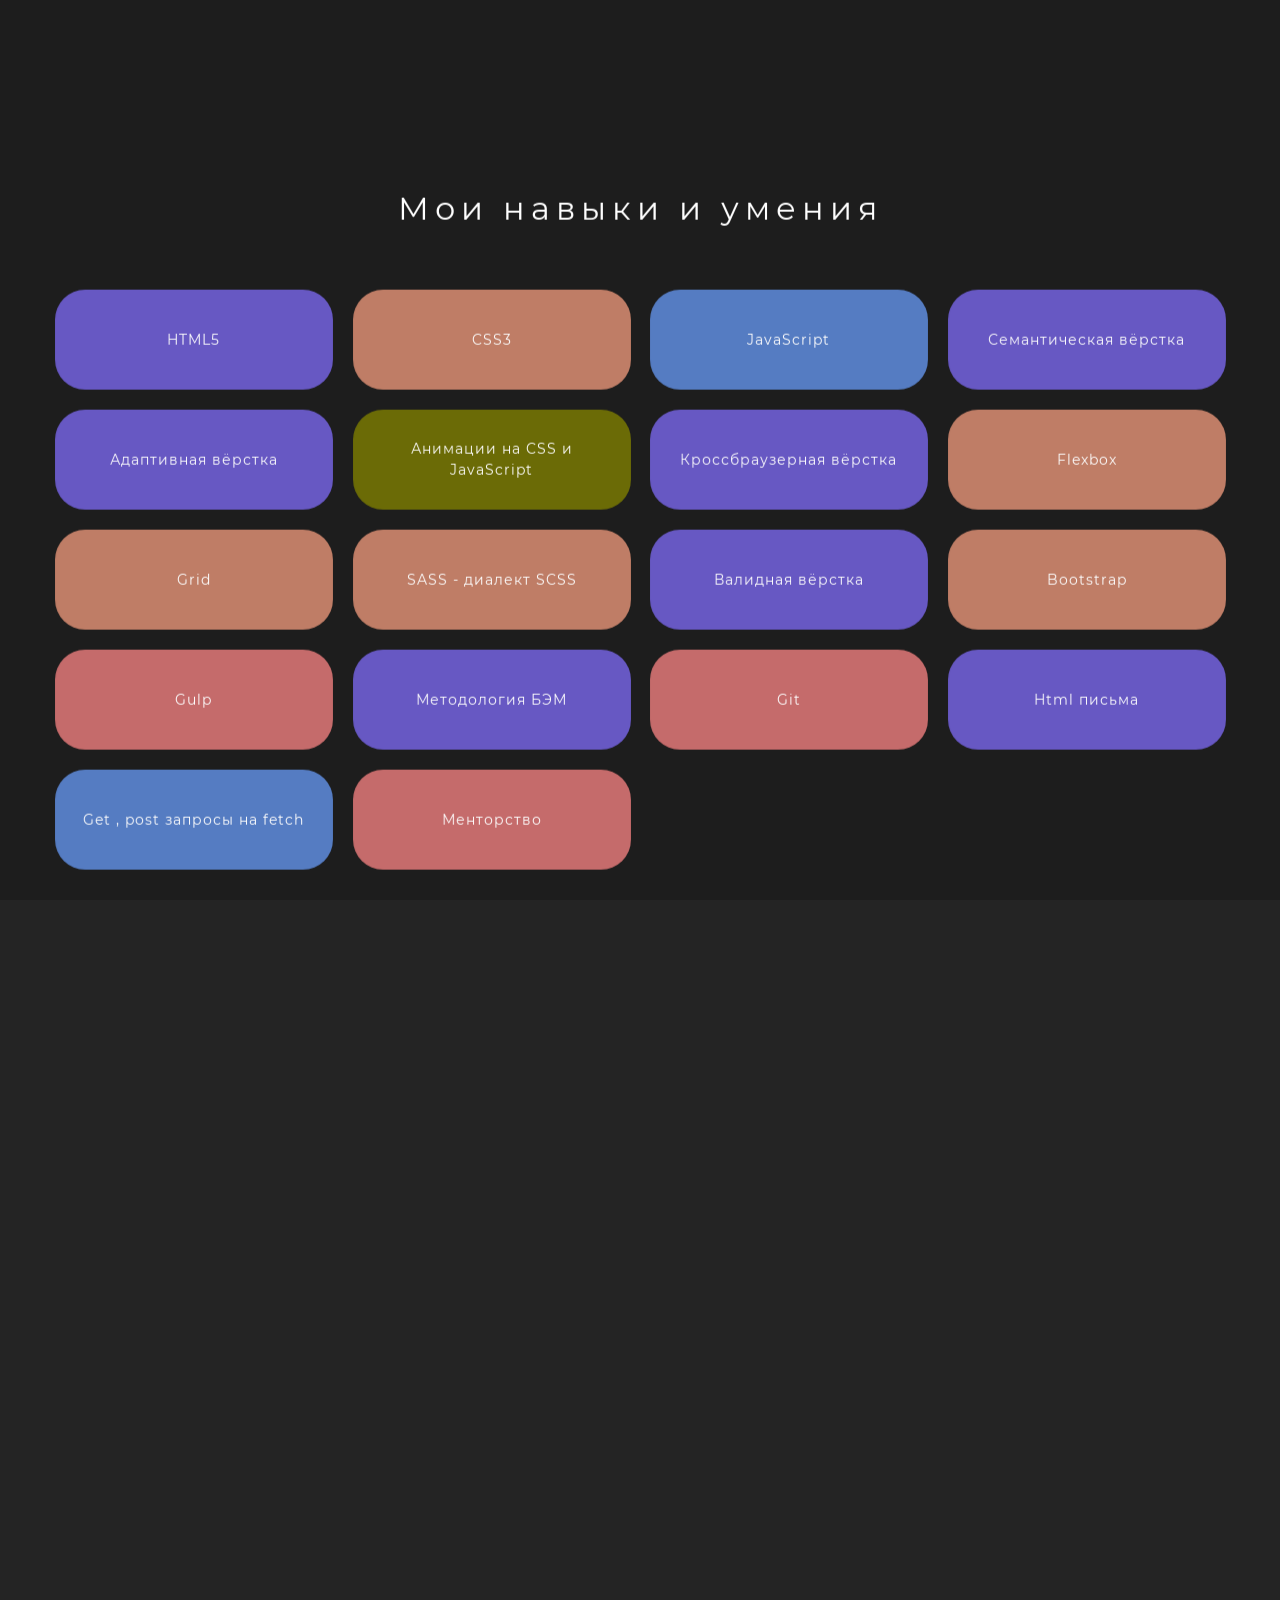
==== commit 82414596: "Небольшие правки" ====
--- a/index.html
+++ b/index.html
@@ -10,9 +10,9 @@
     content="Frontend-разработчик, frontend-developer, frontend разработчик, frontend developer, html-верстальщик, html верстальщик, разработка сайта, вёрстка сайта, специалист по созданию сайтов, специалист по вёрстке, senior frontend-разработчик, senior frontend разработчик, senior frontend developer, senior frontend-developer, middle frontend-разработчик, middle frontend разработчик, middle frontend developer, middle frontend-developer">
   <meta name="author" content="Роман Доденко">
   <link rel="shortcut icon" href="./img/favicon.png">
-  <link rel="preload" href="./fonts/Montserrat-Bold.woff2" as="font">
-  <link rel="preload" href="./fonts/Montserrat-Regular.woff2" as="font">
-  <link rel="preload" href="./fonts/Montserrat-Light.woff2" as="font">
+  <link rel="preload" href="./fonts/Montserrat-Bold.woff2" as="font" type="font/woff2" crossorigin>
+  <link rel="preload" href="./fonts/Montserrat-Regular.woff2" as="font" type="font/woff2" crossorigin>
+  <link rel="preload" href="./fonts/Montserrat-Light.woff2" as="font" type="font/woff2" crossorigin>
   <link rel="stylesheet" href="./resources/swiper/swiper.css">
   <link rel="stylesheet" href="./css/main-min.css">
   <script defer src="./resources/swiper/swiper.js"></script>
--- a/css/main-min.css
+++ b/css/main-min.css
@@ -1 +1 @@
-*{padding:0;margin:0;border:0}*,:after,:before{-webkit-box-sizing:border-box;box-sizing:border-box}:active,:focus{outline:0}a:active,a:focus{outline:0}aside,footer,header,nav{display:block}body,html{height:100%;width:100%;font-size:100%;line-height:1;font-size:14px;-ms-text-size-adjust:100%;-moz-text-size-adjust:100%;-webkit-text-size-adjust:100%}button,input,textarea{font-family:inherit}input::-ms-clear{display:none}input,textarea{-webkit-appearance:none;border-radius:0}button{cursor:pointer;background-color:transparent}button::-moz-focus-inner{padding:0;border:0}a{display:inline-block}a,a:visited{text-decoration:none}a:hover{text-decoration:none}ul li{list-style:none}img{vertical-align:top}h1,h2,h3,h4,h5,h6{font-size:inherit;font-weight:inherit}picture{display:block;width:100%;height:100%}@font-face{font-family:Montserrat;font-style:normal;font-weight:700;font-display:swap;src:local("Montserrat-Bold"),url(../fonts/Montserrat-Bold.woff2) format("woff2"),url(../fonts/Montserrat-Bold.woff) format("woff")}@font-face{font-family:Montserrat;font-style:normal;font-weight:400;font-display:swap;src:local("Montserrat-Regular"),url(../fonts/Montserrat-Regular.woff2) format("woff2"),url(../fonts/Montserrat-Regular.woff) format("woff")}@font-face{font-family:Montserrat;font-style:normal;font-weight:300;font-display:swap;src:local("Montserrat-Light"),url(../fonts/Montserrat-Light.woff2) format("woff2"),url(../fonts/Montserrat-Light.woff) format("woff")}:root{--black:#000000;--white:#ffffff;--purple:#7b68ee;--salmon:#e9967a;--cornflowerblue:#6495ed;--lightcoral:#f08080;--olive:#808000;--hover:#7b68ee;--active:#4169e1;--hover2:#ffffff;--active2:#ffffff}.container{max-width:1210px;padding:0 20px;margin:0 auto}@media (max-width:991px){.container{padding:0 15px}}@media (max-width:600px){.container{padding:0 10px}}body{background-color:#242424}.page{display:-webkit-box;display:-ms-flexbox;display:flex;-webkit-box-orient:vertical;-webkit-box-direction:normal;-ms-flex-direction:column;flex-direction:column;font-family:Montserrat,Arial,Helvetica,sans-serif;min-height:100%;overflow:hidden;max-width:1920px;margin:0 auto;background-size:3px;background-color:#242424}.no-webp .no-webp .page{background-image:url(../img/bg.jpg)}.webp .page{background-image:url(../img/bg.webp)}main{-webkit-box-flex:1;-ms-flex:1 1 auto;flex:1 1 auto}main:not(:last-child){margin-bottom:80px}@media (max-width:991px){main:not(:last-child){margin-bottom:60px}}@media (max-width:600px){main:not(:last-child){margin-bottom:40px}}.title-v1{font-size:32px;line-height:1.3;font-weight:400;color:var(--white);letter-spacing:6px}@media (max-width:991px){.title-v1{font-size:26px}}@media (max-width:600px){.title-v1{font-size:22px}}.title-v1:not(:last-child){margin-bottom:30px}@media (max-width:991px){.title-v1:not(:last-child){margin-bottom:25px}}@media (max-width:600px){.title-v1:not(:last-child){margin-bottom:20px}}.title-v2{font-size:28px;line-height:1.3;font-weight:400;color:var(--white);letter-spacing:6px}@media (max-width:991px){.title-v2{font-size:24px}}@media (max-width:600px){.title-v2{font-size:20px}}.title-v2:not(:last-child){margin-bottom:30px}@media (max-width:991px){.title-v2:not(:last-child){margin-bottom:25px}}@media (max-width:600px){.title-v2:not(:last-child){margin-bottom:20px}}.title-v3{font-size:22px;line-height:1.3;font-weight:400;color:var(--white);letter-spacing:6px}@media (max-width:991px){.title-v3{font-size:18px}}@media (max-width:600px){.title-v3{font-size:16px}}.title-v3:not(:last-child){margin-bottom:30px}@media (max-width:991px){.title-v3:not(:last-child){margin-bottom:25px}}@media (max-width:600px){.title-v3:not(:last-child){margin-bottom:20px}}.text{font-size:16px;line-height:1.5;font-weight:400;color:var(--white);letter-spacing:1px}@media (max-width:600px){.text{font-size:14px}}.text-v2{font-size:14px;line-height:1.5;font-weight:400;color:var(--white);letter-spacing:1px}@media (max-width:600px){.text-v2{font-size:12px}}.webp .no-webp .page{background-image:url(../img/bg.webp)}.scroll{will-change:transform}.hello:not(:last-child){margin-bottom:80px}@media (max-width:991px){.hello:not(:last-child){margin-bottom:60px}}@media (max-width:600px){.hello:not(:last-child){margin-bottom:40px}}.hello__container{padding-top:10vh;min-height:100vh;display:-webkit-box;display:-ms-flexbox;display:flex;-webkit-box-align:center;-ms-flex-align:center;align-items:center;-webkit-box-pack:center;-ms-flex-pack:center;justify-content:center}.hello__content{display:-webkit-box;display:-ms-flexbox;display:flex;-webkit-box-align:center;-ms-flex-align:center;align-items:center;gap:30px}@media (max-width:850px){.hello__content{-webkit-box-orient:vertical;-webkit-box-direction:normal;-ms-flex-direction:column;flex-direction:column}}.hello__body{-webkit-box-flex:0;-ms-flex:0 1 600px;flex:0 1 600px}@media (max-width:850px){.hello__body{-webkit-box-flex:0;-ms-flex:none;flex:none;width:100%}}.hello__title{opacity:0}.hello__title span{display:block}.hello__title:not(:last-child){margin-bottom:20px}@media (max-width:991px){.hello__title:not(:last-child){margin-bottom:20px}}@media (max-width:600px){.hello__title:not(:last-child){margin-bottom:20px}}.hello__text{opacity:0}.hello__text:not(:last-child){margin-bottom:20px}@media (max-width:991px){.hello__text:not(:last-child){margin-bottom:20px}}@media (max-width:600px){.hello__text:not(:last-child){margin-bottom:20px}}.hello__image{opacity:0;position:relative;-webkit-box-flex:0;-ms-flex:0 1 542px;flex:0 1 542px;padding-bottom:44%}@media (max-width:850px){.hello__image{-webkit-box-flex:0;-ms-flex:none;flex:none;width:100%;max-width:800px;margin:0 auto;padding-bottom:55%}}@media (max-width:500px){.hello__image{padding-bottom:75%}}.hello__image img{position:absolute;top:0;left:0;display:block;width:100%;height:100%;-o-object-fit:contain;object-fit:contain;-o-object-position:center;object-position:center}.hello__list{display:-webkit-box;display:-ms-flexbox;display:flex;-webkit-box-align:center;-ms-flex-align:center;align-items:center;-ms-flex-wrap:wrap;flex-wrap:wrap;gap:20px}.hello__item{opacity:0;position:relative;-webkit-box-flex:0;-ms-flex:0 0 30px;flex:0 0 30px;height:30px}.hello__link{position:absolute;top:0;left:0;width:100%;height:100%}@media (any-hover:hover){.hello__link:hover svg{fill:var(--hover)}}.hello__link:active svg{fill:var(--active);-webkit-transition-duration:.1s;-o-transition-duration:.1s;transition-duration:.1s}.hello__link svg{display:block;width:100%;height:100%;-o-object-fit:contain;object-fit:contain;-o-object-position:center;object-position:center;fill:var(--white);-webkit-transition:fill .4s linear;-o-transition:fill .4s linear;transition:fill .4s linear}.about:not(:last-child){margin-bottom:150px}@media (max-width:991px){.about:not(:last-child){margin-bottom:60px}}@media (max-width:600px){.about:not(:last-child){margin-bottom:40px}}.about__title{text-align:center}.about__title:not(:last-child){margin-bottom:60px}@media (max-width:991px){.about__title:not(:last-child){margin-bottom:50px}}@media (max-width:600px){.about__title:not(:last-child){margin-bottom:40px}}.about__list{display:-ms-grid;display:grid;grid-template:auto/repeat(auto-fill,minmax(230px,1fr));gap:20px}@media (max-width:991px){.about__list{gap:15px}}@media (max-width:600px){.about__list{gap:10px}}.about__item{display:-webkit-box;display:-ms-flexbox;display:flex;-webkit-box-align:center;-ms-flex-align:center;align-items:center;-webkit-box-pack:center;-ms-flex-pack:center;justify-content:center;min-height:100px;padding:20px;border-radius:8px}@media (max-width:991px){.about__item{padding:15px}}@media (max-width:600px){.about__item{min-height:70px;padding:10px}}.about__item_1{background-color:rgba(123,104,238,.8)}.about__item_2{background-color:rgba(233,150,122,.8)}.about__item_3{background-color:rgba(100,149,237,.8)}.about__item_4{background-color:rgba(240,128,128,.8)}.about__item_5{background-color:rgba(128,128,0,.8)}.about__text{text-align:center;color:var(--white)}.contacts:not(:last-child){margin-bottom:150px}@media (max-width:991px){.contacts:not(:last-child){margin-bottom:60px}}@media (max-width:600px){.contacts:not(:last-child){margin-bottom:40px}}.contacts__container{display:-webkit-box;display:-ms-flexbox;display:flex;-webkit-box-pack:justify;-ms-flex-pack:justify;justify-content:space-between;gap:20px}@media (max-width:650px){.contacts__container{-webkit-box-orient:vertical;-webkit-box-direction:normal;-ms-flex-direction:column;flex-direction:column;gap:30px;-webkit-box-pack:start;-ms-flex-pack:start;justify-content:flex-start}}.contacts__left{-webkit-box-flex:0;-ms-flex:0 0 400px;flex:0 0 400px}@media (max-width:991px){.contacts__left{-webkit-box-flex:0;-ms-flex:0 0 260px;flex:0 0 260px}}@media (max-width:650px){.contacts__left{-webkit-box-flex:0;-ms-flex:none;flex:none;width:100%}}.contacts__image{position:relative;-webkit-box-flex:0;-ms-flex:0 1 826px;flex:0 1 826px;padding-bottom:44%}@media (max-width:650px){.contacts__image{-webkit-box-flex:0;-ms-flex:none;flex:none;width:100%;max-width:800px;margin:0 auto;padding-bottom:65%}}@media (max-width:450px){.contacts__image{padding-bottom:75%}}.contacts__image img{position:absolute;top:0;left:0;display:block;width:100%;height:100%;-o-object-fit:contain;object-fit:contain;-o-object-position:center;object-position:center}.contacts-list__item:not(:last-child){margin-bottom:30px}@media (max-width:991px){.contacts-list__item:not(:last-child){margin-bottom:25px}}@media (max-width:600px){.contacts-list__item:not(:last-child){margin-bottom:20px}}.contacts-list__subtitle:not(:last-child){margin-bottom:30px}@media (max-width:991px){.contacts-list__subtitle:not(:last-child){margin-bottom:25px}}@media (max-width:600px){.contacts-list__subtitle:not(:last-child){margin-bottom:20px}}.contacts-list__link{font-size:16px;line-height:1.2;color:var(--white);font-weight:400;letter-spacing:1px;-webkit-transition:color .2s linear;-o-transition:color .2s linear;transition:color .2s linear}@media (max-width:600px){.contacts-list__link{font-size:18px}}@media (any-hover:hover){.contacts-list__link:hover{color:var(--hover)}}.contacts-list__link:active{color:var(--active);-webkit-transition-duration:.1s;-o-transition-duration:.1s;transition-duration:.1s}.contacts-sublist{display:-webkit-box;display:-ms-flexbox;display:flex;-webkit-box-align:center;-ms-flex-align:center;align-items:center;-ms-flex-wrap:wrap;flex-wrap:wrap;gap:20px}.contacts-sublist__item{position:relative;-webkit-box-flex:0;-ms-flex:0 0 30px;flex:0 0 30px;height:30px}.contacts-sublist__link{position:absolute;top:0;left:0;width:100%;height:100%}@media (any-hover:hover){.contacts-sublist__link:hover svg{fill:var(--hover)}}.contacts-sublist__link:active svg{fill:var(--active);-webkit-transition-duration:.1s;-o-transition-duration:.1s;transition-duration:.1s}.contacts-sublist__link svg{display:block;width:100%;height:100%;-o-object-fit:contain;object-fit:contain;-o-object-position:center;object-position:center;fill:var(--white);-webkit-transition:fill .4s linear;-o-transition:fill .4s linear;transition:fill .4s linear}.portfolio{display:none}@media (max-width:991px){.portfolio{display:block}}.portfolio:not(:last-child){margin-bottom:150px}@media (max-width:991px){.portfolio:not(:last-child){margin-bottom:60px}}@media (max-width:600px){.portfolio:not(:last-child){margin-bottom:40px}}.portfolio__controls{position:relative;display:none}@media (max-width:991px){.portfolio__controls{display:block}}.portfolio-list__item:not(:last-child){margin-bottom:50px}@media (max-width:991px){.portfolio-list__item:not(:last-child){margin-bottom:40px}}@media (max-width:600px){.portfolio-list__item:not(:last-child){margin-bottom:30px}}.portfolio-swiper{overflow:visible}@media (max-width:991px){.portfolio-swiper{overflow:hidden}}@media (max-width:991px){.portfolio-swiper:not(:last-child){margin-bottom:30px}}@media (max-width:600px){.portfolio-swiper:not(:last-child){margin-bottom:15px}}.portfolio-swiper__wrapper{display:block}@media (max-width:991px){.portfolio-swiper__wrapper{display:-webkit-box;display:-ms-flexbox;display:flex;gap:0}}.portfolio-swiper__slide{display:-ms-grid;display:grid;-webkit-box-align:start;-ms-flex-align:start;align-items:flex-start;-ms-grid-rows:auto;-ms-grid-columns:1fr 30px 1fr;grid-template:auto/repeat(2,1fr);gap:30px;height:auto}@media (max-width:991px){.portfolio-swiper__slide{display:-webkit-box;display:-ms-flexbox;display:flex;-webkit-box-orient:vertical;-webkit-box-direction:normal;-ms-flex-direction:column;flex-direction:column;gap:15px}}@media (max-width:600px){.portfolio-swiper__slide{gap:10px}}.portfolio-swiper__slide:not(:last-child){margin-bottom:50px}@media (max-width:991px){.portfolio-swiper__slide:not(:last-child){margin-bottom:0}}.portfolio-swiper__descr{position:relative;height:100%;-webkit-box-flex:0;-ms-flex:0 1 auto;flex:0 1 auto;display:-webkit-box;display:-ms-flexbox;display:flex;-webkit-box-orient:vertical;-webkit-box-direction:normal;-ms-flex-direction:column;flex-direction:column}.portfolio-swiper__descr:not(:last-child){margin-bottom:20px}@media (max-width:991px){.portfolio-swiper__descr:not(:last-child){margin-bottom:15px}}.portfolio-swiper__image{position:relative;padding-bottom:53.5%;-ms-flex-negative:0;flex-shrink:0}@media (max-width:991px){.portfolio-swiper__image{width:100%}}.portfolio-swiper__image a{position:absolute;bottom:0;left:0;display:block;width:100%;height:100%}.portfolio-swiper__image a picture img{display:block;width:100%;height:100%;-o-object-fit:contain;object-fit:contain;-o-object-position:center;object-position:center}.portfolio-swiper__see{font-size:16px;line-height:1.2;color:var(--white);font-weight:400;letter-spacing:1px;-webkit-transition:color .2s linear;-o-transition:color .2s linear;transition:color .2s linear}@media (max-width:991px){.portfolio-swiper__see{height:100%;-webkit-box-flex:0;-ms-flex:0 1 auto;flex:0 1 auto}}@media (max-width:600px){.portfolio-swiper__see{font-size:14px}}@media (any-hover:hover){.portfolio-swiper__see:hover{color:var(--hover)}}.portfolio-swiper__see:active{color:var(--active);-webkit-transition-duration:.1s;-o-transition-duration:.1s;transition-duration:.1s}.portfolio-swiper__see:not(:last-child){margin-bottom:15px}@media (max-width:600px){.portfolio-swiper__see:not(:last-child){margin-bottom:10px}}.portfolio-swiper__text{font-size:14px;line-height:1.5;font-weight:400;color:var(--white);letter-spacing:1px}@media (max-width:991px){.portfolio-swiper__text{display:none}}@media (max-width:600px){.portfolio-swiper__text{font-size:12px}}.portfolio-swiper__text:not(:last-child){margin-bottom:20px}@media (max-width:991px){.portfolio-swiper__text:not(:last-child){margin-bottom:15px}}@media (max-width:600px){.portfolio-swiper__text:not(:last-child){margin-bottom:10px}}.portfolio-swiper__link{display:-webkit-box;display:-ms-flexbox;display:flex;-webkit-box-align:center;-ms-flex-align:center;align-items:center;-webkit-box-pack:center;-ms-flex-pack:center;justify-content:center;padding:10px;width:-webkit-fit-content;width:-moz-fit-content;width:fit-content;min-width:140px;min-height:40px;font-size:14px;line-height:1;font-weight:400;letter-spacing:1px;color:var(--white);border-radius:5px;background-color:var(--purple);-webkit-transition:color .2s linear,background-color .2s linear;-o-transition:color .2s linear,background-color .2s linear;transition:color .2s linear,background-color .2s linear}@media (max-width:600px){.portfolio-swiper__link{font-size:12px;min-width:120px;min-height:35px}}@media (any-hover:hover){.portfolio-swiper__link:hover{color:var(--purple);background-color:var(--hover2)}}.portfolio-swiper__link:active{color:var(--purple);background-color:var(--active2);-webkit-transition-duration:.1s;-o-transition-duration:.1s;transition-duration:.1s}.portfolio-swiper-descr-active .portfolio-swiper__text{opacity:1;visibility:visible}.portfolio-swiper-pagination{position:static;gap:10px;display:-webkit-box;display:-ms-flexbox;display:flex;-webkit-box-align:center;-ms-flex-align:center;align-items:center;-webkit-box-pack:center;-ms-flex-pack:center;justify-content:center}@media (max-width:600px){.portfolio-swiper-pagination{gap:8px}}.portfolio-swiper-pagination .swiper-pagination-bullet{background-color:transparent;width:15px;height:15px;border:1px solid var(--purple);opacity:1}@media (max-width:600px){.portfolio-swiper-pagination .swiper-pagination-bullet{width:12px;height:12px}}.portfolio-swiper-pagination .swiper-pagination-bullet-active{background-color:var(--purple)}.portfolio__controls .swiper-pagination-horizontal.swiper-pagination-bullets .swiper-pagination-bullet{margin:0}.footer{padding:0 0 50px 0}.footer__text{font-size:18px;line-height:1.3;color:var(--white);font-weight:400;letter-spacing:1px}@media (max-width:991px){.footer__text{font-size:16px}}@media (max-width:600px){.footer__text{font-size:14px}}.footer__item{display:-webkit-box;display:-ms-flexbox;display:flex;-webkit-box-align:center;-ms-flex-align:center;align-items:center;-webkit-box-pack:center;-ms-flex-pack:center;justify-content:center;gap:20px}@media (max-width:600px){.footer__item{gap:15px}}.footer__icon{display:block;-webkit-box-flex:0;-ms-flex:0 0 56px;flex:0 0 56px;height:56px;overflow:hidden;border-radius:50%}@media (max-width:991px){.footer__icon{-webkit-box-flex:0;-ms-flex:0 0 48px;flex:0 0 48px;height:48px}}@media (max-width:600px){.footer__icon{-webkit-box-flex:0;-ms-flex:0 0 38px;flex:0 0 38px;height:38px}}.footer__icon img{display:block;width:100%;height:100%;-o-object-fit:contain;object-fit:contain;-o-object-position:center;object-position:center}.block-zerg{padding:0 20px}@media (max-width:991px){.block-zerg{display:none}}.block-zerg:not(:last-child){margin-bottom:150px}@media (max-width:991px){.block-zerg:not(:last-child){margin-bottom:60px}}@media (max-width:600px){.block-zerg:not(:last-child){margin-bottom:40px}}.zerg-list__items{display:-webkit-box;display:-ms-flexbox;display:flex;-webkit-box-align:start;-ms-flex-align:start;align-items:flex-start;-ms-flex-wrap:wrap;flex-wrap:wrap;gap:30px 50px;-webkit-box-pack:center;-ms-flex-pack:center;justify-content:center}.zerg-list__item:not(:last-child){margin-bottom:60px}.zerg-list__titles{text-align:center;max-width:1170px;margin:0 auto}.zerg-list__titles:not(:last-child){margin-bottom:60px}.zerg-item{display:-webkit-box;display:-ms-flexbox;display:flex;-webkit-box-align:end;-ms-flex-align:end;align-items:flex-end;-webkit-box-pack:end;-ms-flex-pack:end;justify-content:flex-end;position:relative;padding:15px;-webkit-box-flex:0;-ms-flex:0 0 450px;flex:0 0 450px;min-height:335px}@media (any-hover:hover){.zerg-item:hover .zerg-item__image{border-radius:50%}}.zerg-item__image{position:absolute;top:0;left:0;width:100%;height:100%;z-index:-1;overflow:hidden;-webkit-transition:border-radius .3s linear;-o-transition:border-radius .3s linear;transition:border-radius .3s linear}.zerg-item__image picture img{display:block;width:100%;height:100%;-o-object-fit:cover;object-fit:cover;-o-object-position:center;object-position:center}.zerg-item__image::before{content:"";position:absolute;top:0;left:0;width:100%;height:100%;background-color:rgba(0,0,0,.2)}.zerg-item__text{display:none}.zerg-item__descr{padding:10px 20px;background-color:rgba(0,0,0,.6)}.zerg-item__button{display:-webkit-box;display:-ms-flexbox;display:flex;-webkit-box-orient:vertical;-webkit-box-direction:normal;-ms-flex-direction:column;flex-direction:column;font-size:42px;line-height:1.1;color:#fff;font-weight:400;gap:3px;-webkit-transition:color .3s linear;-o-transition:color .3s linear;transition:color .3s linear}.zerg-item__button span{font-size:16px;margin-left:auto}@media (any-hover:hover){.zerg-item__button:hover{color:var(--hover)}}.zerg-item__button:active{color:var(--active);-webkit-transition-duration:.1s;-o-transition-duration:.1s;transition-duration:.1s}.zerg-item__button::before{content:"";position:absolute;top:0;left:0;width:100%;height:100%;z-index:3}.zerg-item__link{display:none}.zerg{position:fixed;width:100vw;height:100vh;z-index:1000;top:0;left:0;opacity:0;font-family:Montserrat,Arial,Helvetica,sans-serif;display:none;overflow:hidden}@media (max-width:991px){.zerg{display:none}}.zerg__descr{position:absolute;top:50%;left:50%;-webkit-transform:translate(-50%,-50%);-ms-transform:translate(-50%,-50%);transform:translate(-50%,-50%);z-index:1000;opacity:0;width:800px;background-color:#fff;padding:80px 30px 30px 30px;border-radius:8px}.zerg__text{font-size:22px;line-height:1.2;color:#000;text-align:center;opacity:0;-webkit-transform:translateY(-30px);-ms-transform:translateY(-30px);transform:translateY(-30px)}.zerg__text:not(:last-child){margin-bottom:30px}.zerg__link{display:-webkit-box;display:-ms-flexbox;display:flex;-webkit-box-align:center;-ms-flex-align:center;align-items:center;-webkit-box-pack:center;-ms-flex-pack:center;justify-content:center;padding:10px;width:-webkit-fit-content;width:-moz-fit-content;width:fit-content;min-width:300px;min-height:60px;font-size:20px;line-height:20px;font-weight:400;letter-spacing:1px;color:var(--white);border-radius:5px;margin:0 auto;background-color:var(--purple);opacity:0;-webkit-transform:translateY(30px);-ms-transform:translateY(30px);transform:translateY(30px);-webkit-transition:color .2s linear,background-color .2s linear;-o-transition:color .2s linear,background-color .2s linear;transition:color .2s linear,background-color .2s linear}@media (max-width:600px){.zerg__link{font-size:12px;min-width:120px;min-height:35px}}@media (any-hover:hover){.zerg__link:hover{color:var(--purple);background-color:var(--hover2)}}.zerg__link:active{color:var(--purple);background-color:var(--active2);-webkit-transition-duration:.1s;-o-transition-duration:.1s;transition-duration:.1s}.zerg__close{position:absolute;display:-webkit-box;display:-ms-flexbox;display:flex;-webkit-box-align:center;-ms-flex-align:center;align-items:center;-webkit-box-pack:center;-ms-flex-pack:center;justify-content:center;top:15px;right:15px;width:40px;height:40px;z-index:1}@media (any-hover:hover){.zerg__close:hover span::before{background-color:var(--hover)}.zerg__close:hover span::after{background-color:var(--hover)}}.zerg__close:active span::before{background-color:var(--active);-webkit-transition-duration:.1s;-o-transition-duration:.1s;transition-duration:.1s}.zerg__close:active span::after{background-color:var(--active);-webkit-transition-duration:.1s;-o-transition-duration:.1s;transition-duration:.1s}.zerg__close span{position:relative;display:block;width:100%;height:100%}.zerg__close span::before{content:"";display:block;width:100%;height:2px;background-color:#000;-webkit-transform:rotate(45deg) translate(13px,13px);-ms-transform:rotate(45deg) translate(13px,13px);transform:rotate(45deg) translate(13px,13px);-webkit-transition:background-color .3s linear;-o-transition:background-color .3s linear;transition:background-color .3s linear}.zerg__close span::after{content:"";display:block;width:100%;height:2px;background-color:#000;-webkit-transform:rotate(-45deg) translate(-11px,12px);-ms-transform:rotate(-45deg) translate(-11px,12px);transform:rotate(-45deg) translate(-11px,12px);-webkit-transition:background-color .3s linear;-o-transition:background-color .3s linear;transition:background-color .3s linear}.zerg__image{position:absolute;width:100%;height:100%;left:0;top:0;opacity:0;-webkit-transform:translate3d(0,101%,0);transform:translate3d(0,101%,0)}.zerg__image::before{content:"";position:absolute;top:0;left:0;width:100%;height:100%;background-color:rgba(0,0,0,.4);z-index:2}.zerg__image_main{opacity:0;-webkit-transform:translate3d(0,-101%,0);transform:translate3d(0,-101%,0)}.zerg__image picture img{position:relative;z-index:1;display:block;width:100%;height:100%;-o-object-fit:cover;object-fit:cover;-o-object-position:top;object-position:top}+*{padding:0;margin:0;border:0}*,:after,:before{-webkit-box-sizing:border-box;box-sizing:border-box}:active,:focus{outline:0}a:active,a:focus{outline:0}aside,footer,header,nav{display:block}body,html{height:100%;width:100%;font-size:100%;line-height:1;font-size:14px;-ms-text-size-adjust:100%;-moz-text-size-adjust:100%;-webkit-text-size-adjust:100%}button,input,textarea{font-family:inherit}input::-ms-clear{display:none}input,textarea{-webkit-appearance:none;border-radius:0}button{cursor:pointer;background-color:transparent}button::-moz-focus-inner{padding:0;border:0}a{display:inline-block}a,a:visited{text-decoration:none}a:hover{text-decoration:none}ul li{list-style:none}img{vertical-align:top}h1,h2,h3,h4,h5,h6{font-size:inherit;font-weight:inherit}picture{display:block;width:100%;height:100%}@font-face{font-family:Montserrat;font-style:normal;font-weight:700;font-display:swap;src:local("Montserrat-Bold"),url(../fonts/Montserrat-Bold.woff2) format("woff2"),url(../fonts/Montserrat-Bold.woff) format("woff")}@font-face{font-family:Montserrat;font-style:normal;font-weight:400;font-display:swap;src:local("Montserrat-Regular"),url(../fonts/Montserrat-Regular.woff2) format("woff2"),url(../fonts/Montserrat-Regular.woff) format("woff")}@font-face{font-family:Montserrat;font-style:normal;font-weight:300;font-display:swap;src:local("Montserrat-Light"),url(../fonts/Montserrat-Light.woff2) format("woff2"),url(../fonts/Montserrat-Light.woff) format("woff")}:root{--black:#000000;--white:#ffffff;--purple:#7b68ee;--salmon:#e9967a;--cornflowerblue:#6495ed;--lightcoral:#f08080;--olive:#808000;--hover:#7b68ee;--active:#4169e1;--hover2:#ffffff;--active2:#ffffff}.container{max-width:1210px;padding:0 20px;margin:0 auto}@media (max-width:991px){.container{padding:0 15px}}@media (max-width:600px){.container{padding:0 10px}}body{background-color:#242424}.page{display:-webkit-box;display:-ms-flexbox;display:flex;-webkit-box-orient:vertical;-webkit-box-direction:normal;-ms-flex-direction:column;flex-direction:column;font-family:Montserrat,Arial,Helvetica,sans-serif;min-height:100%;overflow:hidden;max-width:1920px;margin:0 auto;background-size:3px;background-color:#242424}.no-webp .no-webp .page{background-image:url(../img/bg.jpg)}.webp .page{background-image:url(../img/bg.webp)}main{-webkit-box-flex:1;-ms-flex:1 1 auto;flex:1 1 auto}main:not(:last-child){margin-bottom:80px}@media (max-width:991px){main:not(:last-child){margin-bottom:60px}}@media (max-width:600px){main:not(:last-child){margin-bottom:40px}}.title-v1{font-size:32px;line-height:1.3;font-weight:400;color:var(--white);letter-spacing:6px}@media (max-width:991px){.title-v1{font-size:26px}}@media (max-width:600px){.title-v1{font-size:22px}}.title-v1:not(:last-child){margin-bottom:30px}@media (max-width:991px){.title-v1:not(:last-child){margin-bottom:25px}}@media (max-width:600px){.title-v1:not(:last-child){margin-bottom:20px}}.title-v2{font-size:28px;line-height:1.3;font-weight:400;color:var(--white);letter-spacing:6px}@media (max-width:991px){.title-v2{font-size:24px}}@media (max-width:600px){.title-v2{font-size:20px}}.title-v2:not(:last-child){margin-bottom:30px}@media (max-width:991px){.title-v2:not(:last-child){margin-bottom:25px}}@media (max-width:600px){.title-v2:not(:last-child){margin-bottom:20px}}.title-v3{font-size:22px;line-height:1.3;font-weight:400;color:var(--white);letter-spacing:6px}@media (max-width:991px){.title-v3{font-size:18px}}@media (max-width:600px){.title-v3{font-size:16px}}.title-v3:not(:last-child){margin-bottom:30px}@media (max-width:991px){.title-v3:not(:last-child){margin-bottom:25px}}@media (max-width:600px){.title-v3:not(:last-child){margin-bottom:20px}}.text{font-size:16px;line-height:1.5;font-weight:400;color:var(--white);letter-spacing:1px}@media (max-width:600px){.text{font-size:14px}}.text-v2{font-size:14px;line-height:1.5;font-weight:400;color:var(--white);letter-spacing:1px}@media (max-width:600px){.text-v2{font-size:12px}}.webp .no-webp .page{background-image:url(../img/bg.webp)}.scroll{will-change:transform}.hello:not(:last-child){margin-bottom:80px}@media (max-width:991px){.hello:not(:last-child){margin-bottom:60px}}@media (max-width:600px){.hello:not(:last-child){margin-bottom:40px}}.hello__container{padding-top:10vh;min-height:100vh;display:-webkit-box;display:-ms-flexbox;display:flex;-webkit-box-align:center;-ms-flex-align:center;align-items:center;-webkit-box-pack:center;-ms-flex-pack:center;justify-content:center}.hello__content{display:-webkit-box;display:-ms-flexbox;display:flex;-webkit-box-align:center;-ms-flex-align:center;align-items:center;gap:30px}@media (max-width:850px){.hello__content{-webkit-box-orient:vertical;-webkit-box-direction:normal;-ms-flex-direction:column;flex-direction:column}}.hello__body{-webkit-box-flex:0;-ms-flex:0 1 600px;flex:0 1 600px}@media (max-width:850px){.hello__body{-webkit-box-flex:0;-ms-flex:none;flex:none;width:100%}}.hello__title{opacity:0}.hello__title span{display:block}.hello__title:not(:last-child){margin-bottom:20px}@media (max-width:991px){.hello__title:not(:last-child){margin-bottom:20px}}@media (max-width:600px){.hello__title:not(:last-child){margin-bottom:20px}}.hello__text{opacity:0}.hello__text:not(:last-child){margin-bottom:20px}@media (max-width:991px){.hello__text:not(:last-child){margin-bottom:20px}}@media (max-width:600px){.hello__text:not(:last-child){margin-bottom:20px}}.hello__image{opacity:0;position:relative;-webkit-box-flex:0;-ms-flex:0 1 542px;flex:0 1 542px;padding-bottom:44%}@media (max-width:850px){.hello__image{-webkit-box-flex:0;-ms-flex:none;flex:none;width:100%;max-width:800px;margin:0 auto;padding-bottom:55%}}@media (max-width:500px){.hello__image{padding-bottom:75%}}.hello__image img{position:absolute;top:0;left:0;display:block;width:100%;height:100%;-o-object-fit:contain;object-fit:contain;-o-object-position:center;object-position:center}.hello__list{display:-webkit-box;display:-ms-flexbox;display:flex;-webkit-box-align:center;-ms-flex-align:center;align-items:center;-ms-flex-wrap:wrap;flex-wrap:wrap;gap:20px}.hello__item{opacity:0;position:relative;-webkit-box-flex:0;-ms-flex:0 0 30px;flex:0 0 30px;height:30px}.hello__link{position:absolute;top:0;left:0;width:100%;height:100%}@media (any-hover:hover){.hello__link:hover svg{fill:var(--hover)}}.hello__link:active svg{fill:var(--active);-webkit-transition-duration:.1s;-o-transition-duration:.1s;transition-duration:.1s}.hello__link svg{display:block;width:100%;height:100%;-o-object-fit:contain;object-fit:contain;-o-object-position:center;object-position:center;fill:var(--white);-webkit-transition:fill .4s linear;-o-transition:fill .4s linear;transition:fill .4s linear}.about:not(:last-child){margin-bottom:150px}@media (max-width:991px){.about:not(:last-child){margin-bottom:60px}}@media (max-width:600px){.about:not(:last-child){margin-bottom:40px}}.about__title{text-align:center}.about__title:not(:last-child){margin-bottom:60px}@media (max-width:991px){.about__title:not(:last-child){margin-bottom:50px}}@media (max-width:600px){.about__title:not(:last-child){margin-bottom:40px}}.about__list{display:-ms-grid;display:grid;grid-template:auto/repeat(auto-fill,minmax(230px,1fr));gap:20px}@media (max-width:991px){.about__list{gap:15px}}@media (max-width:600px){.about__list{gap:10px}}.about__item{display:-webkit-box;display:-ms-flexbox;display:flex;-webkit-box-align:center;-ms-flex-align:center;align-items:center;-webkit-box-pack:center;-ms-flex-pack:center;justify-content:center;min-height:100px;padding:20px;border-radius:8px}@media (max-width:991px){.about__item{padding:15px}}@media (max-width:600px){.about__item{min-height:70px;padding:10px}}.about__item_1{background-color:rgba(123,104,238,.8)}.about__item_2{background-color:rgba(233,150,122,.8)}.about__item_3{background-color:rgba(100,149,237,.8)}.about__item_4{background-color:rgba(240,128,128,.8)}.about__item_5{background-color:rgba(128,128,0,.8)}.about__text{text-align:center;color:var(--white)}.contacts:not(:last-child){margin-bottom:150px}@media (max-width:991px){.contacts:not(:last-child){margin-bottom:60px}}@media (max-width:600px){.contacts:not(:last-child){margin-bottom:40px}}.contacts__container{display:-webkit-box;display:-ms-flexbox;display:flex;-webkit-box-pack:justify;-ms-flex-pack:justify;justify-content:space-between;gap:20px}@media (max-width:650px){.contacts__container{-webkit-box-orient:vertical;-webkit-box-direction:normal;-ms-flex-direction:column;flex-direction:column;gap:30px;-webkit-box-pack:start;-ms-flex-pack:start;justify-content:flex-start}}.contacts__left{-webkit-box-flex:0;-ms-flex:0 0 400px;flex:0 0 400px}@media (max-width:991px){.contacts__left{-webkit-box-flex:0;-ms-flex:0 0 260px;flex:0 0 260px}}@media (max-width:650px){.contacts__left{-webkit-box-flex:0;-ms-flex:none;flex:none;width:100%}}.contacts__image{position:relative;-webkit-box-flex:0;-ms-flex:0 1 826px;flex:0 1 826px;padding-bottom:44%}@media (max-width:650px){.contacts__image{-webkit-box-flex:0;-ms-flex:none;flex:none;width:100%;max-width:800px;margin:0 auto;padding-bottom:65%}}@media (max-width:450px){.contacts__image{padding-bottom:75%}}.contacts__image img{position:absolute;top:0;left:0;display:block;width:100%;height:100%;-o-object-fit:contain;object-fit:contain;-o-object-position:center;object-position:center}.contacts-list__item:not(:last-child){margin-bottom:30px}@media (max-width:991px){.contacts-list__item:not(:last-child){margin-bottom:25px}}@media (max-width:600px){.contacts-list__item:not(:last-child){margin-bottom:20px}}.contacts-list__subtitle:not(:last-child){margin-bottom:30px}@media (max-width:991px){.contacts-list__subtitle:not(:last-child){margin-bottom:25px}}@media (max-width:600px){.contacts-list__subtitle:not(:last-child){margin-bottom:20px}}.contacts-list__link{font-size:16px;line-height:1.2;color:var(--white);font-weight:400;letter-spacing:1px;-webkit-transition:color .2s linear;-o-transition:color .2s linear;transition:color .2s linear}@media (max-width:600px){.contacts-list__link{font-size:18px}}@media (any-hover:hover){.contacts-list__link:hover{color:var(--hover)}}.contacts-list__link:active{color:var(--active);-webkit-transition-duration:.1s;-o-transition-duration:.1s;transition-duration:.1s}.contacts-sublist{display:-webkit-box;display:-ms-flexbox;display:flex;-webkit-box-align:center;-ms-flex-align:center;align-items:center;-ms-flex-wrap:wrap;flex-wrap:wrap;gap:20px}.contacts-sublist__item{position:relative;-webkit-box-flex:0;-ms-flex:0 0 30px;flex:0 0 30px;height:30px}.contacts-sublist__link{position:absolute;top:0;left:0;width:100%;height:100%}@media (any-hover:hover){.contacts-sublist__link:hover svg{fill:var(--hover)}}.contacts-sublist__link:active svg{fill:var(--active);-webkit-transition-duration:.1s;-o-transition-duration:.1s;transition-duration:.1s}.contacts-sublist__link svg{display:block;width:100%;height:100%;-o-object-fit:contain;object-fit:contain;-o-object-position:center;object-position:center;fill:var(--white);-webkit-transition:fill .4s linear;-o-transition:fill .4s linear;transition:fill .4s linear}.portfolio{display:none}@media (max-width:991px){.portfolio{display:block}}.portfolio:not(:last-child){margin-bottom:150px}@media (max-width:991px){.portfolio:not(:last-child){margin-bottom:60px}}@media (max-width:600px){.portfolio:not(:last-child){margin-bottom:40px}}.portfolio__controls{position:relative;display:none}@media (max-width:991px){.portfolio__controls{display:block}}.portfolio-list__item:not(:last-child){margin-bottom:50px}@media (max-width:991px){.portfolio-list__item:not(:last-child){margin-bottom:40px}}@media (max-width:600px){.portfolio-list__item:not(:last-child){margin-bottom:30px}}.portfolio-swiper{overflow:visible}@media (max-width:991px){.portfolio-swiper{overflow:hidden}}@media (max-width:991px){.portfolio-swiper:not(:last-child){margin-bottom:30px}}@media (max-width:600px){.portfolio-swiper:not(:last-child){margin-bottom:15px}}.portfolio-swiper__wrapper{display:block}@media (max-width:991px){.portfolio-swiper__wrapper{display:-webkit-box;display:-ms-flexbox;display:flex;gap:0}}.portfolio-swiper__slide{display:-ms-grid;display:grid;-webkit-box-align:start;-ms-flex-align:start;align-items:flex-start;-ms-grid-rows:auto;-ms-grid-columns:1fr 30px 1fr;grid-template:auto/repeat(2,1fr);gap:30px;height:auto}@media (max-width:991px){.portfolio-swiper__slide{display:-webkit-box;display:-ms-flexbox;display:flex;-webkit-box-orient:vertical;-webkit-box-direction:normal;-ms-flex-direction:column;flex-direction:column;gap:15px}}@media (max-width:600px){.portfolio-swiper__slide{gap:10px}}.portfolio-swiper__slide:not(:last-child){margin-bottom:50px}@media (max-width:991px){.portfolio-swiper__slide:not(:last-child){margin-bottom:0}}.portfolio-swiper__descr{position:relative;height:100%;-webkit-box-flex:0;-ms-flex:0 1 auto;flex:0 1 auto;display:-webkit-box;display:-ms-flexbox;display:flex;-webkit-box-orient:vertical;-webkit-box-direction:normal;-ms-flex-direction:column;flex-direction:column}.portfolio-swiper__descr:not(:last-child){margin-bottom:20px}@media (max-width:991px){.portfolio-swiper__descr:not(:last-child){margin-bottom:15px}}.portfolio-swiper__image{position:relative;padding-bottom:53.5%;-ms-flex-negative:0;flex-shrink:0}@media (max-width:991px){.portfolio-swiper__image{width:100%}}.portfolio-swiper__image a{position:absolute;bottom:0;left:0;display:block;width:100%;height:100%}.portfolio-swiper__image a picture img{display:block;width:100%;height:100%;-o-object-fit:contain;object-fit:contain;-o-object-position:center;object-position:center}.portfolio-swiper__see{font-size:16px;line-height:1.2;color:var(--white);font-weight:400;letter-spacing:1px;-webkit-transition:color .2s linear;-o-transition:color .2s linear;transition:color .2s linear}@media (max-width:991px){.portfolio-swiper__see{height:100%;-webkit-box-flex:0;-ms-flex:0 1 auto;flex:0 1 auto}}@media (max-width:600px){.portfolio-swiper__see{font-size:14px}}@media (any-hover:hover){.portfolio-swiper__see:hover{color:var(--hover)}}.portfolio-swiper__see:active{color:var(--active);-webkit-transition-duration:.1s;-o-transition-duration:.1s;transition-duration:.1s}.portfolio-swiper__see:not(:last-child){margin-bottom:15px}@media (max-width:600px){.portfolio-swiper__see:not(:last-child){margin-bottom:10px}}.portfolio-swiper__text{font-size:14px;line-height:1.5;font-weight:400;color:var(--white);letter-spacing:1px}@media (max-width:991px){.portfolio-swiper__text{display:none}}@media (max-width:600px){.portfolio-swiper__text{font-size:12px}}.portfolio-swiper__text:not(:last-child){margin-bottom:20px}@media (max-width:991px){.portfolio-swiper__text:not(:last-child){margin-bottom:15px}}@media (max-width:600px){.portfolio-swiper__text:not(:last-child){margin-bottom:10px}}.portfolio-swiper__link{display:-webkit-box;display:-ms-flexbox;display:flex;-webkit-box-align:center;-ms-flex-align:center;align-items:center;-webkit-box-pack:center;-ms-flex-pack:center;justify-content:center;padding:10px;width:-webkit-fit-content;width:-moz-fit-content;width:fit-content;min-width:140px;min-height:40px;font-size:14px;line-height:1;font-weight:400;letter-spacing:1px;color:var(--white);border-radius:5px;background-color:var(--purple);-webkit-transition:color .2s linear,background-color .2s linear;-o-transition:color .2s linear,background-color .2s linear;transition:color .2s linear,background-color .2s linear}@media (max-width:600px){.portfolio-swiper__link{font-size:12px;min-width:120px;min-height:35px}}@media (any-hover:hover){.portfolio-swiper__link:hover{color:var(--purple);background-color:var(--hover2)}}.portfolio-swiper__link:active{color:var(--purple);background-color:var(--active2);-webkit-transition-duration:.1s;-o-transition-duration:.1s;transition-duration:.1s}.portfolio-swiper-descr-active .portfolio-swiper__text{opacity:1;visibility:visible}.portfolio-swiper-pagination{position:static;gap:10px;display:-webkit-box;display:-ms-flexbox;display:flex;-webkit-box-align:center;-ms-flex-align:center;align-items:center;-webkit-box-pack:center;-ms-flex-pack:center;justify-content:center}@media (max-width:600px){.portfolio-swiper-pagination{gap:8px}}.portfolio-swiper-pagination .swiper-pagination-bullet{background-color:transparent;width:15px;height:15px;border:1px solid var(--purple);opacity:1}@media (max-width:600px){.portfolio-swiper-pagination .swiper-pagination-bullet{width:12px;height:12px}}.portfolio-swiper-pagination .swiper-pagination-bullet-active{background-color:var(--purple)}.portfolio__controls .swiper-pagination-horizontal.swiper-pagination-bullets .swiper-pagination-bullet{margin:0}.footer{padding:0 0 50px 0}.footer__text{font-size:18px;line-height:1.3;color:var(--white);font-weight:400;letter-spacing:1px}@media (max-width:991px){.footer__text{font-size:16px}}@media (max-width:600px){.footer__text{font-size:14px}}.footer__item{display:-webkit-box;display:-ms-flexbox;display:flex;-webkit-box-align:center;-ms-flex-align:center;align-items:center;-webkit-box-pack:center;-ms-flex-pack:center;justify-content:center;gap:20px}@media (max-width:600px){.footer__item{gap:15px}}.footer__icon{display:block;-webkit-box-flex:0;-ms-flex:0 0 56px;flex:0 0 56px;height:56px;overflow:hidden;border-radius:50%}@media (max-width:991px){.footer__icon{-webkit-box-flex:0;-ms-flex:0 0 48px;flex:0 0 48px;height:48px}}@media (max-width:600px){.footer__icon{-webkit-box-flex:0;-ms-flex:0 0 38px;flex:0 0 38px;height:38px}}.footer__icon img{display:block;width:100%;height:100%;-o-object-fit:contain;object-fit:contain;-o-object-position:center;object-position:center}.block-zerg{padding:0 20px}@media (max-width:991px){.block-zerg{display:none}}.block-zerg:not(:last-child){margin-bottom:150px}@media (max-width:991px){.block-zerg:not(:last-child){margin-bottom:60px}}@media (max-width:600px){.block-zerg:not(:last-child){margin-bottom:40px}}.zerg-list__items{display:-webkit-box;display:-ms-flexbox;display:flex;-webkit-box-align:start;-ms-flex-align:start;align-items:flex-start;-ms-flex-wrap:wrap;flex-wrap:wrap;gap:30px 50px;-webkit-box-pack:center;-ms-flex-pack:center;justify-content:center}.zerg-list__item:not(:last-child){margin-bottom:60px}.zerg-list__titles{text-align:center;max-width:1170px;margin:0 auto}.zerg-list__titles:not(:last-child){margin-bottom:60px}.zerg-item{display:-webkit-box;display:-ms-flexbox;display:flex;-webkit-box-align:end;-ms-flex-align:end;align-items:flex-end;-webkit-box-pack:end;-ms-flex-pack:end;justify-content:flex-end;position:relative;padding:15px;-webkit-box-flex:0;-ms-flex:0 0 450px;flex:0 0 450px;min-height:335px}.zerg-item.zerg-interactive-o .zerg-item__image::before{background-color:rgba(0,0,0,.6)}.zerg-item.zerg-interactive-o .zerg-item__descr{opacity:0}.zerg-item.zerg-interactive-v .zerg-item__image::before{background-color:rgba(0,0,0,0)}.zerg-item.zerg-interactive-v .zerg-item__descr{opacity:1}@media (any-hover:hover){.zerg-item:hover .zerg-item__image{border-radius:50%}}.zerg-item__image{position:absolute;top:0;left:0;width:100%;height:100%;z-index:-1;overflow:hidden;-webkit-transition:border-radius .3s linear;-o-transition:border-radius .3s linear;transition:border-radius .3s linear}.zerg-item__image picture img{display:block;width:100%;height:100%;-o-object-fit:cover;object-fit:cover;-o-object-position:center;object-position:center}.zerg-item__image::before{content:"";position:absolute;top:0;left:0;width:100%;height:100%;background-color:rgba(0,0,0,.1);-webkit-transition:background-color .3s ease-in-out;-o-transition:background-color .3s ease-in-out;transition:background-color .3s ease-in-out}.zerg-item__text{display:none}.zerg-item__descr{padding:10px 20px;background-color:rgba(0,0,0,.6);-webkit-transition:opacity .3s ease-in-out;-o-transition:opacity .3s ease-in-out;transition:opacity .3s ease-in-out}.zerg-item__button{display:-webkit-box;display:-ms-flexbox;display:flex;-webkit-box-orient:vertical;-webkit-box-direction:normal;-ms-flex-direction:column;flex-direction:column;font-size:42px;line-height:1.1;color:#fff;font-weight:400;gap:3px;-webkit-transition:color .3s linear;-o-transition:color .3s linear;transition:color .3s linear}.zerg-item__button span{font-size:16px;margin-left:auto}.zerg-item__button:active{color:var(--active);-webkit-transition-duration:.1s;-o-transition-duration:.1s;transition-duration:.1s}.zerg-item__button::before{content:"";position:absolute;top:0;left:0;width:100%;height:100%;z-index:3}.zerg-item__link{display:none}.zerg{position:fixed;width:100vw;height:100vh;z-index:1000;top:0;left:0;opacity:0;font-family:Montserrat,Arial,Helvetica,sans-serif;display:none;overflow:hidden}@media (max-width:991px){.zerg{display:none}}.zerg__descr{position:absolute;top:50%;left:50%;-webkit-transform:translate(-50%,-50%);-ms-transform:translate(-50%,-50%);transform:translate(-50%,-50%);z-index:1000;opacity:0;width:800px;background-color:#fff;padding:80px 30px 30px 30px;border-radius:8px}.zerg__text{font-size:22px;line-height:1.2;color:#000;text-align:center;opacity:0;-webkit-transform:translateY(-30px);-ms-transform:translateY(-30px);transform:translateY(-30px)}.zerg__text:not(:last-child){margin-bottom:30px}.zerg__link{display:-webkit-box;display:-ms-flexbox;display:flex;-webkit-box-align:center;-ms-flex-align:center;align-items:center;-webkit-box-pack:center;-ms-flex-pack:center;justify-content:center;padding:10px;width:-webkit-fit-content;width:-moz-fit-content;width:fit-content;min-width:300px;min-height:60px;font-size:20px;line-height:20px;font-weight:400;letter-spacing:1px;color:var(--white);border-radius:5px;margin:0 auto;background-color:var(--purple);opacity:0;-webkit-transform:translateY(30px);-ms-transform:translateY(30px);transform:translateY(30px);-webkit-transition:color .2s linear,background-color .2s linear;-o-transition:color .2s linear,background-color .2s linear;transition:color .2s linear,background-color .2s linear}@media (max-width:600px){.zerg__link{font-size:12px;min-width:120px;min-height:35px}}@media (any-hover:hover){.zerg__link:hover{color:var(--purple);background-color:var(--hover2)}}.zerg__link:active{color:var(--purple);background-color:var(--active2);-webkit-transition-duration:.1s;-o-transition-duration:.1s;transition-duration:.1s}.zerg__close{position:absolute;display:-webkit-box;display:-ms-flexbox;display:flex;-webkit-box-align:center;-ms-flex-align:center;align-items:center;-webkit-box-pack:center;-ms-flex-pack:center;justify-content:center;top:15px;right:15px;width:40px;height:40px;z-index:1}@media (any-hover:hover){.zerg__close:hover span::before{background-color:var(--hover)}.zerg__close:hover span::after{background-color:var(--hover)}}.zerg__close:active span::before{background-color:var(--active);-webkit-transition-duration:.1s;-o-transition-duration:.1s;transition-duration:.1s}.zerg__close:active span::after{background-color:var(--active);-webkit-transition-duration:.1s;-o-transition-duration:.1s;transition-duration:.1s}.zerg__close span{position:relative;display:block;width:100%;height:100%}.zerg__close span::before{content:"";display:block;width:100%;height:2px;background-color:#000;-webkit-transform:rotate(45deg) translate(13px,13px);-ms-transform:rotate(45deg) translate(13px,13px);transform:rotate(45deg) translate(13px,13px);-webkit-transition:background-color .3s linear;-o-transition:background-color .3s linear;transition:background-color .3s linear}.zerg__close span::after{content:"";display:block;width:100%;height:2px;background-color:#000;-webkit-transform:rotate(-45deg) translate(-11px,12px);-ms-transform:rotate(-45deg) translate(-11px,12px);transform:rotate(-45deg) translate(-11px,12px);-webkit-transition:background-color .3s linear;-o-transition:background-color .3s linear;transition:background-color .3s linear}.zerg__image{position:absolute;width:100%;height:100%;left:0;top:0;opacity:0;-webkit-transform:translate3d(0,101%,0);transform:translate3d(0,101%,0)}.zerg__image::before{content:"";position:absolute;top:0;left:0;width:100%;height:100%;background-color:rgba(0,0,0,.1);z-index:2}.zerg__image_main{opacity:0;-webkit-transform:translate3d(0,-101%,0);transform:translate3d(0,-101%,0)}.zerg__image picture img{position:relative;z-index:1;display:block;width:100%;height:100%;-o-object-fit:cover;object-fit:cover;-o-object-position:top;object-position:top}
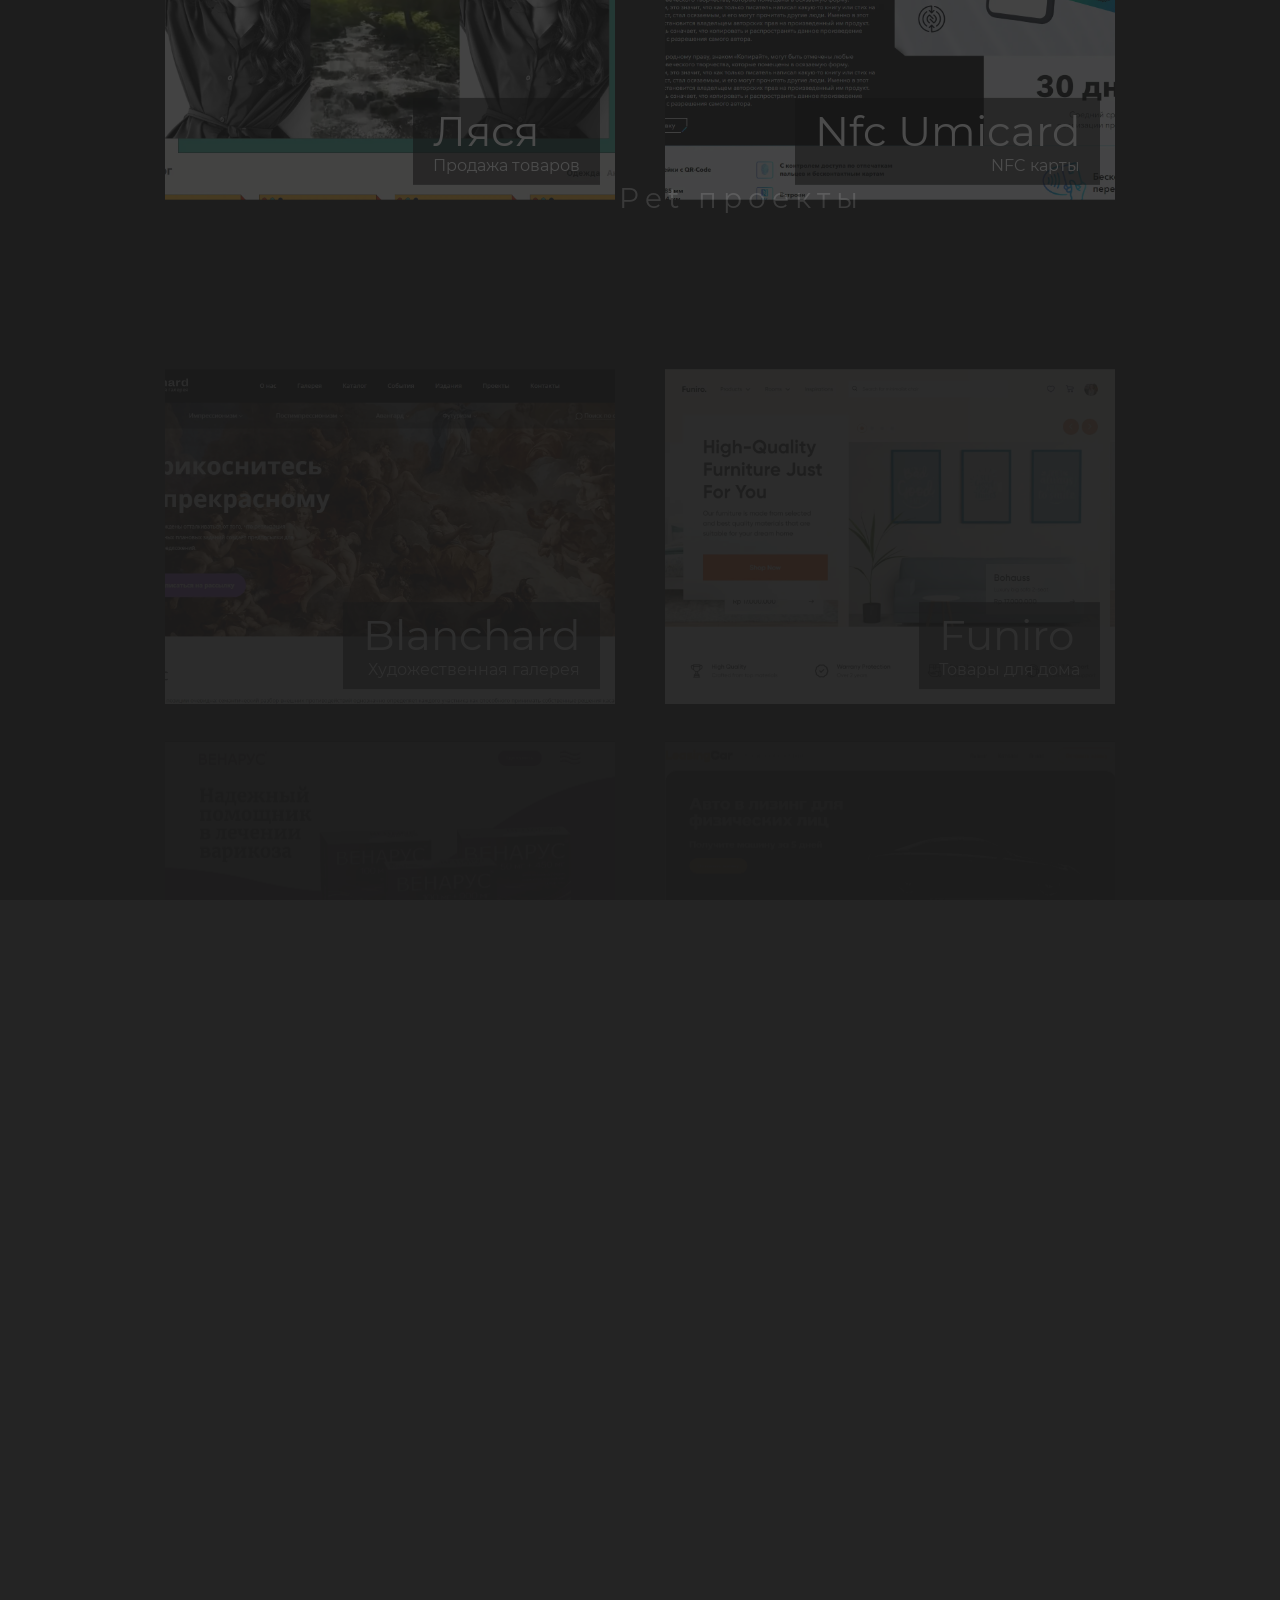
==== commit 2a2b6e6d: "удалил loading у зерга" ====
--- a/index.html
+++ b/index.html
@@ -219,7 +219,8 @@
                   </div>
                   <p class="zerg-item__text">Лендинг сайта шоу Искушение. Сайт был разработан с нуля. На данном сайте
                     реализовал дождь, через canvas. При наведение на главный блок, появляются фотографии. Классный ховер
-                    эффект капель при наведение на кнопку билеты.</p><a class="zerg-item__link" href="./sites/commerce/iskywenie/index.html"></a>
+                    эффект капель при наведение на кнопку билеты.</p><a class="zerg-item__link"
+                    href="./sites/commerce/iskywenie/index.html"></a>
                   <div class="zerg-item__descr"><button class="zerg-item__button" type="button"
                       aria-label="Смотреть проект">Искушение <span>Шоу Искушение</span></button></div>
                 </div>
@@ -245,7 +246,8 @@
                   </div>
                   <p class="zerg-item__text">Сайт состоит из 10 страниц. Сайт был разработан с нуля. На данном сайте
                     сделал выпадающий список в меню. Множество слайдеров. Двойной слайдер. Яндекс карты. Грид сетки.
-                    Сделал отправку форм на сервер, через метод fetch.</p><a class="zerg-item__link" href="./sites/commerce/septik-stroy/index.html"></a>
+                    Сделал отправку форм на сервер, через метод fetch.</p><a class="zerg-item__link"
+                    href="./sites/commerce/septik-stroy/index.html"></a>
                   <div class="zerg-item__descr"><button class="zerg-item__button" type="button"
                       aria-label="Смотреть проект">Septik stroy <span>Установка септиков</span></button></div>
                 </div>
@@ -285,7 +287,8 @@
                     данном сайте сделал параллакс эффект. Grid сетку. Табы. Попапы. Анимацию при скролле сайта. Вставил
                     яндекс карту, с ленивой загрузкой( условно если пользователь приближается к карте, до неё остается
                     500 пикселей, она загружается ), такой метод улучшает загрузка сайта. Подключил и настроил форму для
-                    отправки письма на почту.</p><a class="zerg-item__link" href="./sites/commerce/quality/index.html"></a>
+                    отправки письма на почту.</p><a class="zerg-item__link"
+                    href="./sites/commerce/quality/index.html"></a>
                   <div class="zerg-item__descr"><button class="zerg-item__button" type="button"
                       aria-label="Смотреть проект">Quality <span>Ремонт техники</span></button></div>
                 </div>
@@ -392,7 +395,8 @@
                         src="./img/high-pass.png" loading="lazy" width="300" height="300" alt="Картинка"></picture>
                   </div>
                   <p class="zerg-item__text">Лендинг фотостудии High-pass. Сайт был разработан с нуля. Данный сайт
-                    сделан с помощью grid, добавил анимацию.</p><a class="zerg-item__link" href="./sites/pet/high-pass/index.html"></a>
+                    сделан с помощью grid, добавил анимацию.</p><a class="zerg-item__link"
+                    href="./sites/pet/high-pass/index.html"></a>
                   <div class="zerg-item__descr"><button class="zerg-item__button" type="button"
                       aria-label="Смотреть проект">High-pass <span>Фотостудия</span></button></div>
                 </div>
@@ -403,7 +407,8 @@
                         src="./img/evklid.png" loading="lazy" width="300" height="300" alt="Картинка"></picture>
                   </div>
                   <p class="zerg-item__text">Лендинг строительной компании Evklid. Сайт был разработан с нуля. На данном
-                    сайте сделал слайдер, аккордеон, табы, валидацию формы.</p><a class="zerg-item__link" href="./sites/pet/evklid/index.html"></a>
+                    сайте сделал слайдер, аккордеон, табы, валидацию формы.</p><a class="zerg-item__link"
+                    href="./sites/pet/evklid/index.html"></a>
                   <div class="zerg-item__descr"><button class="zerg-item__button" type="button"
                       aria-label="Смотреть проект">Evklid <span>Строительная компания</span></button></div>
                 </div>
@@ -947,27 +952,27 @@
     <div class="zerg__image zerg__image_1">
       <picture>
         <source media="(min-width: 320px)" srcset="./img/medars.webp" type="image/webp"><img src="./img/medars.png"
-          loading="lazy" width="300" height="300" alt="Image"></picture>
+          width="300" height="300" alt="Image"></picture>
     </div>
     <div class="zerg__image zerg__image_2">
       <picture>
         <source media="(min-width: 320px)" srcset="./img/lavka-oligarha.webp" type="image/webp"><img
-          src="./img/lavka-oligarha.png" loading="lazy" width="300" height="300" alt="Image"></picture>
+          src="./img/lavka-oligarha.png" width="300" height="300" alt="Image"></picture>
     </div>
     <div class="zerg__image zerg__image_3">
       <picture>
         <source media="(min-width: 320px)" srcset="./img/funiro.webp" type="image/webp"><img src="./img/funiro.png"
-          loading="lazy" width="300" height="300" alt="Image"></picture>
+          width="300" height="300" alt="Image"></picture>
     </div>
     <div class="zerg__image zerg__image_4">
       <picture>
         <source media="(min-width: 320px)" srcset="./img/grevs.webp" type="image/webp"><img src="./img/grevs.png"
-          loading="lazy" width="300" height="300" alt="Image"></picture>
+          width="300" height="300" alt="Image"></picture>
     </div>
     <div class="zerg__image zerg__image_main">
       <picture>
         <source media="(min-width: 320px)" srcset="./img/iskywenie.webp" type="image/webp"><img
-          src="./img/iskywenie.png" loading="lazy" width="300" height="300" alt="Image"></picture>
+          src="./img/iskywenie.png" width="300" height="300" alt="Image"></picture>
     </div>
     <div class="zerg__descr"><button class="zerg__close"><span></span></button>
       <p class="zerg__text text">Тут текст</p><a class="zerg__link" target="_blank" href="">Смотреть</a>
